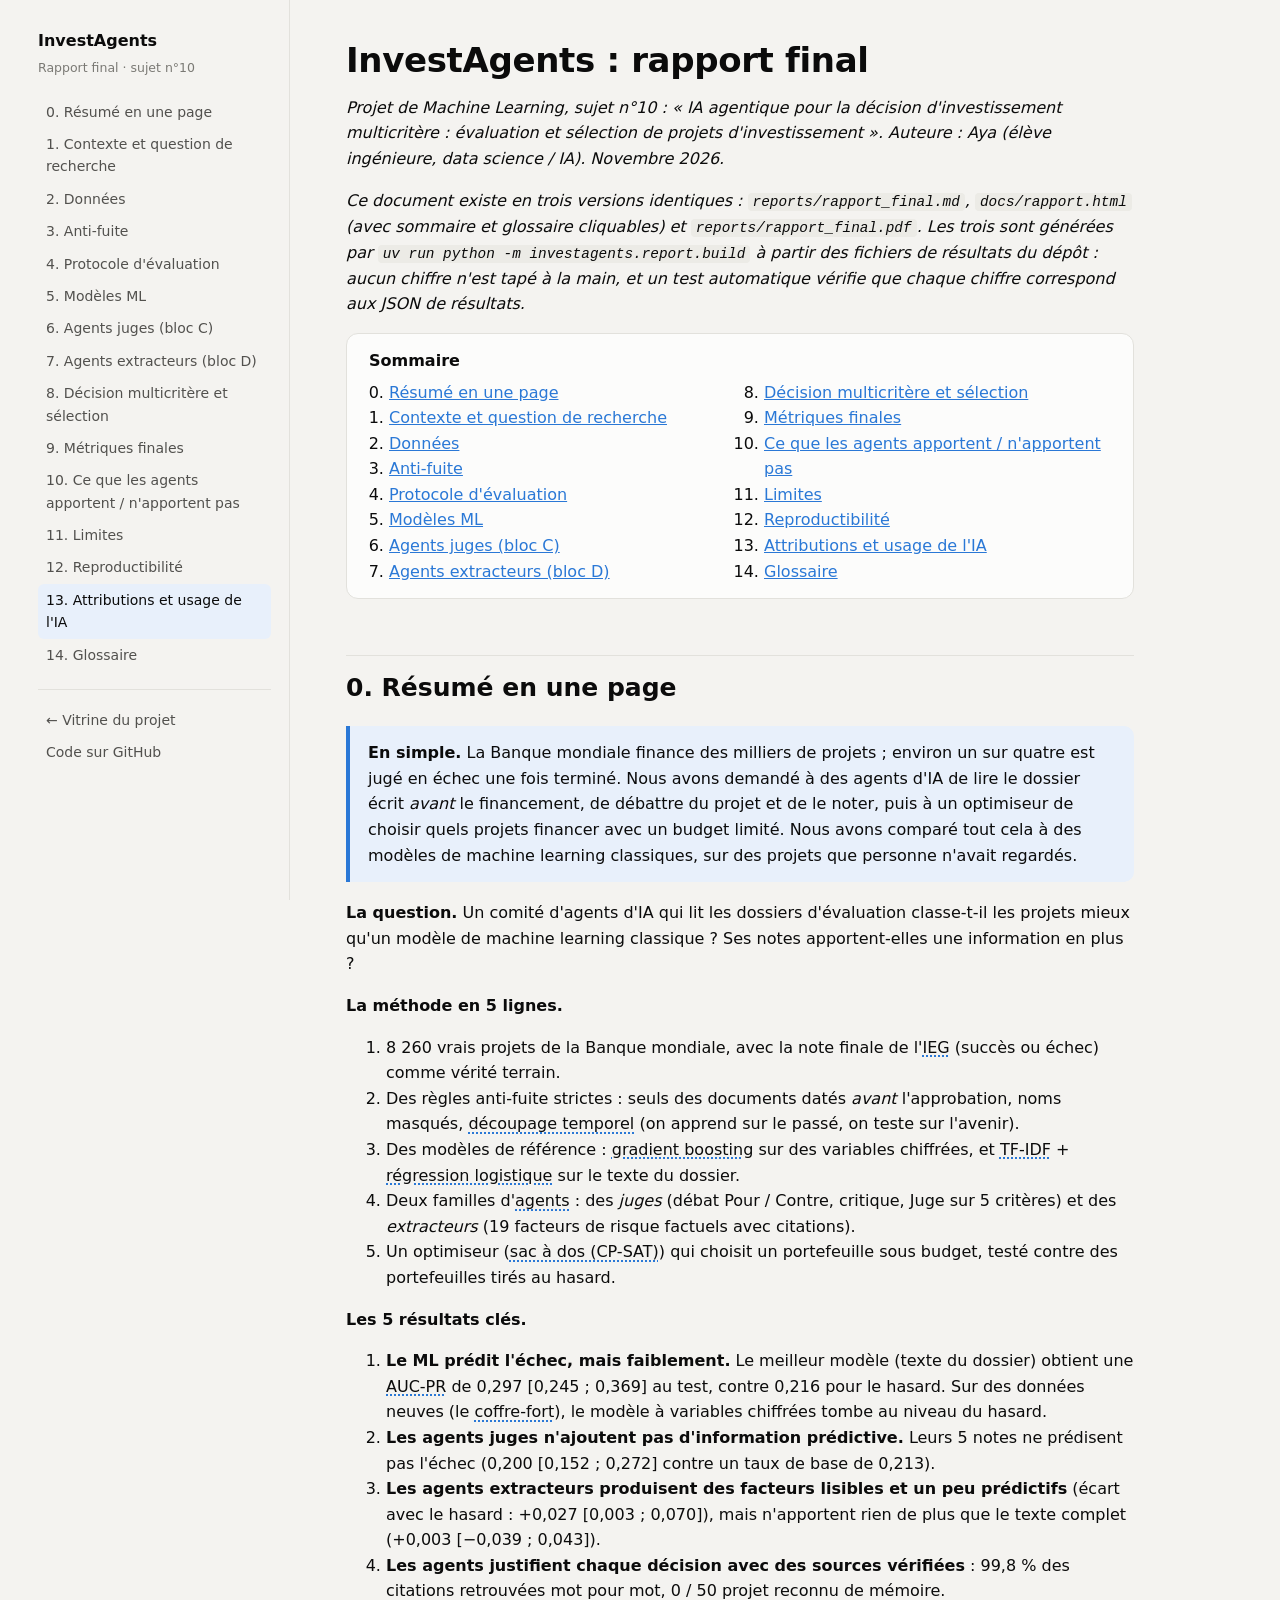
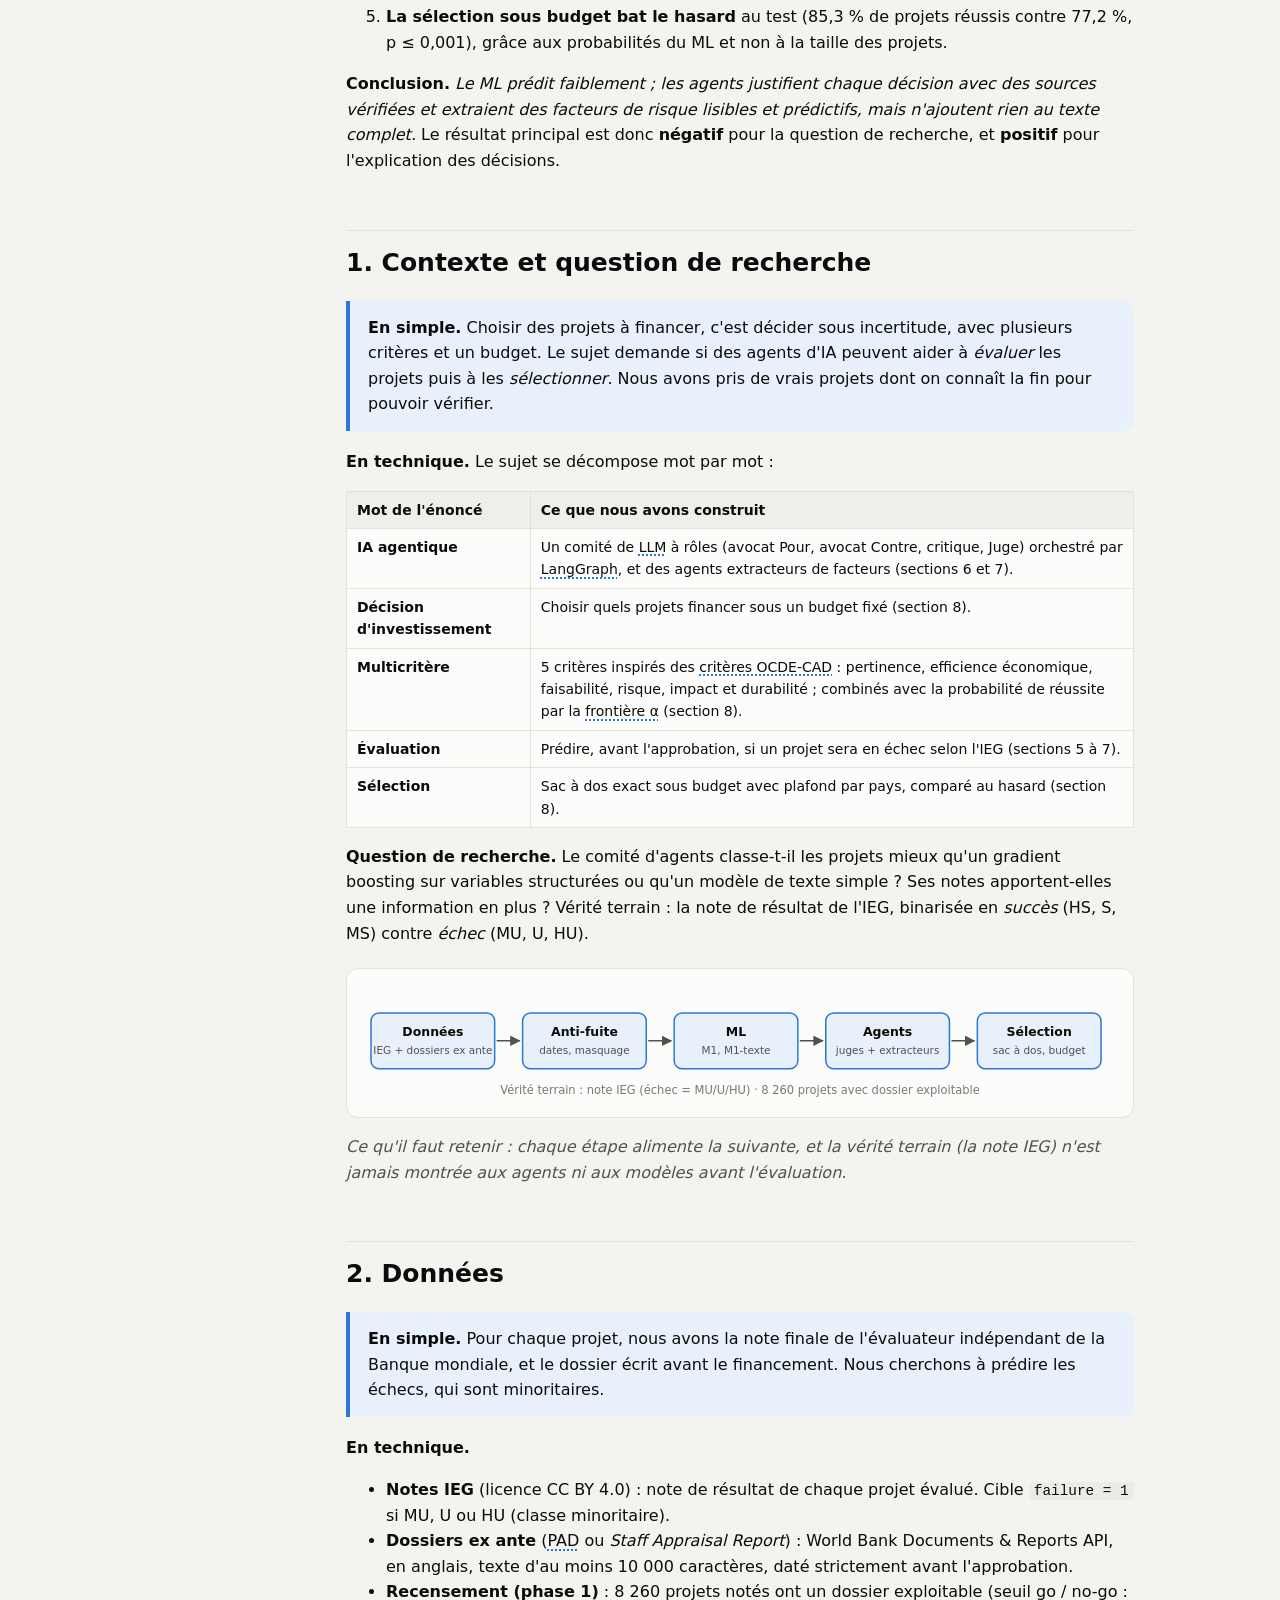
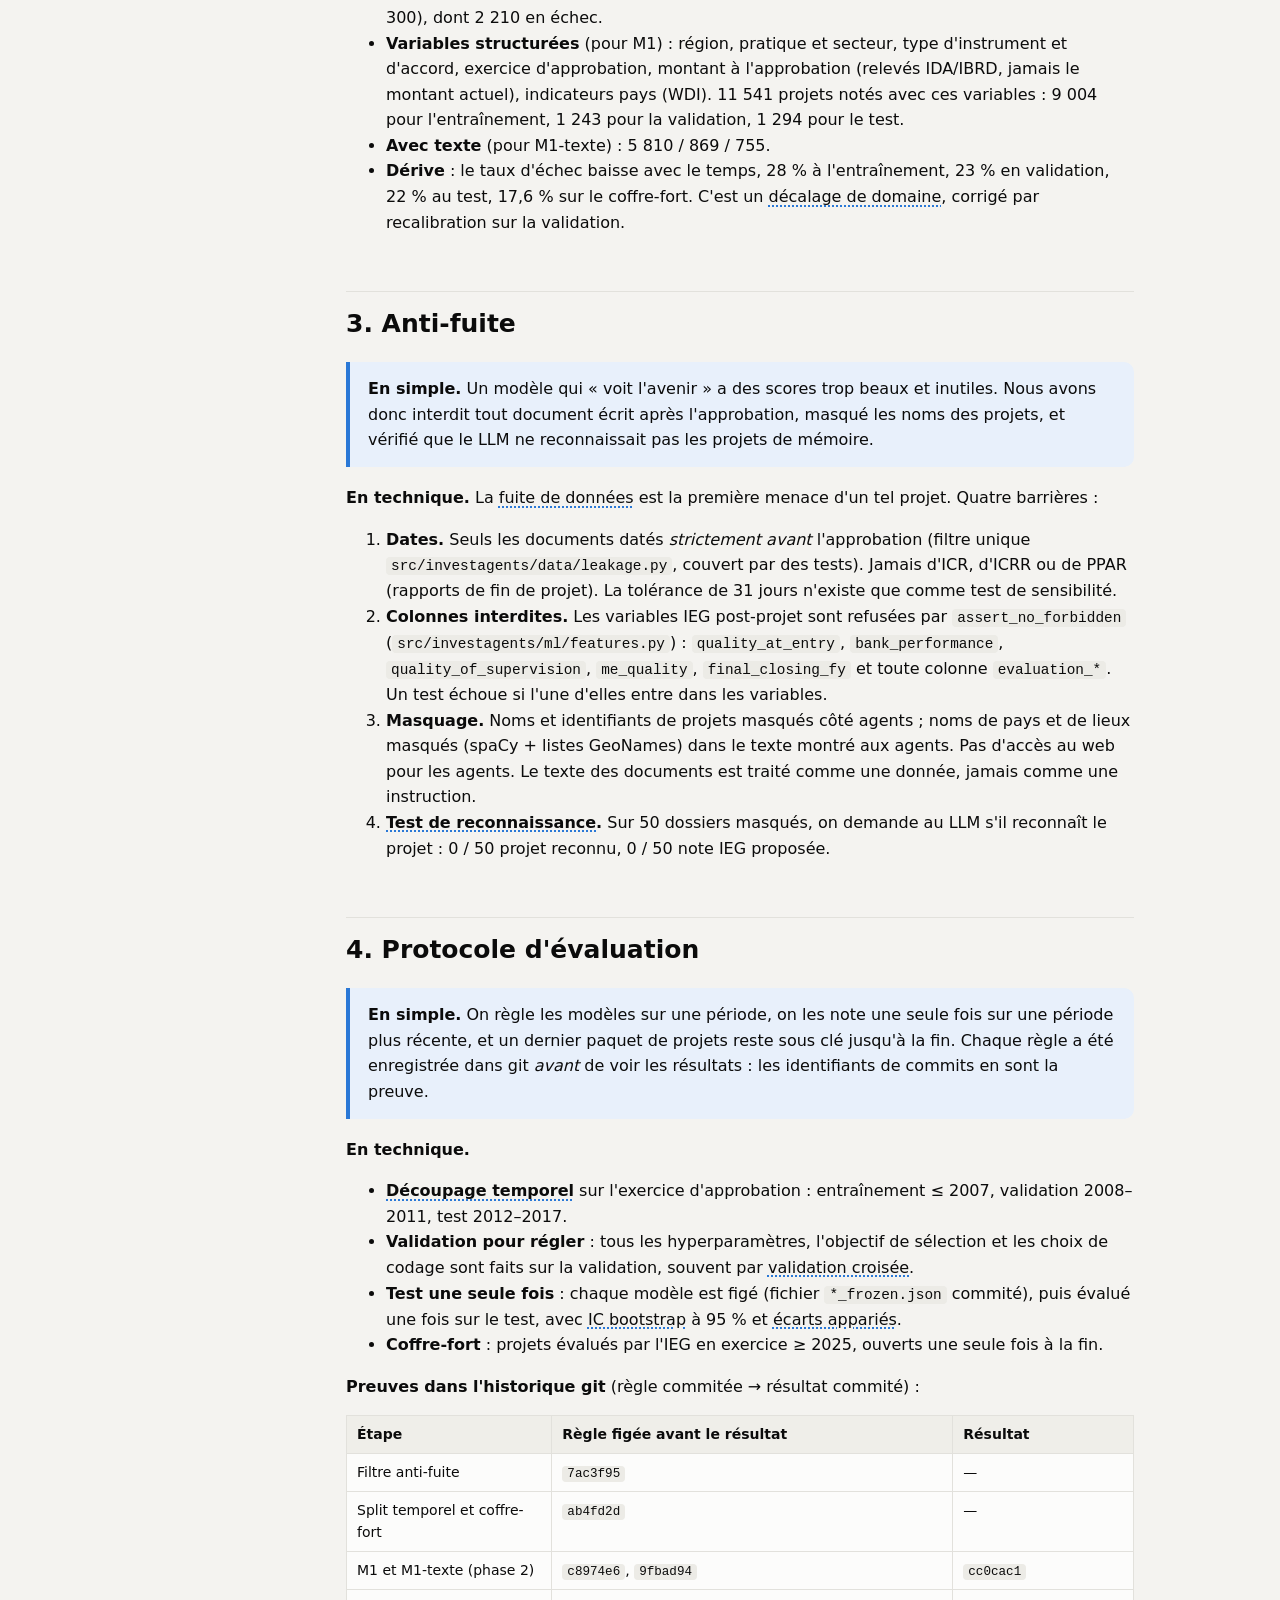
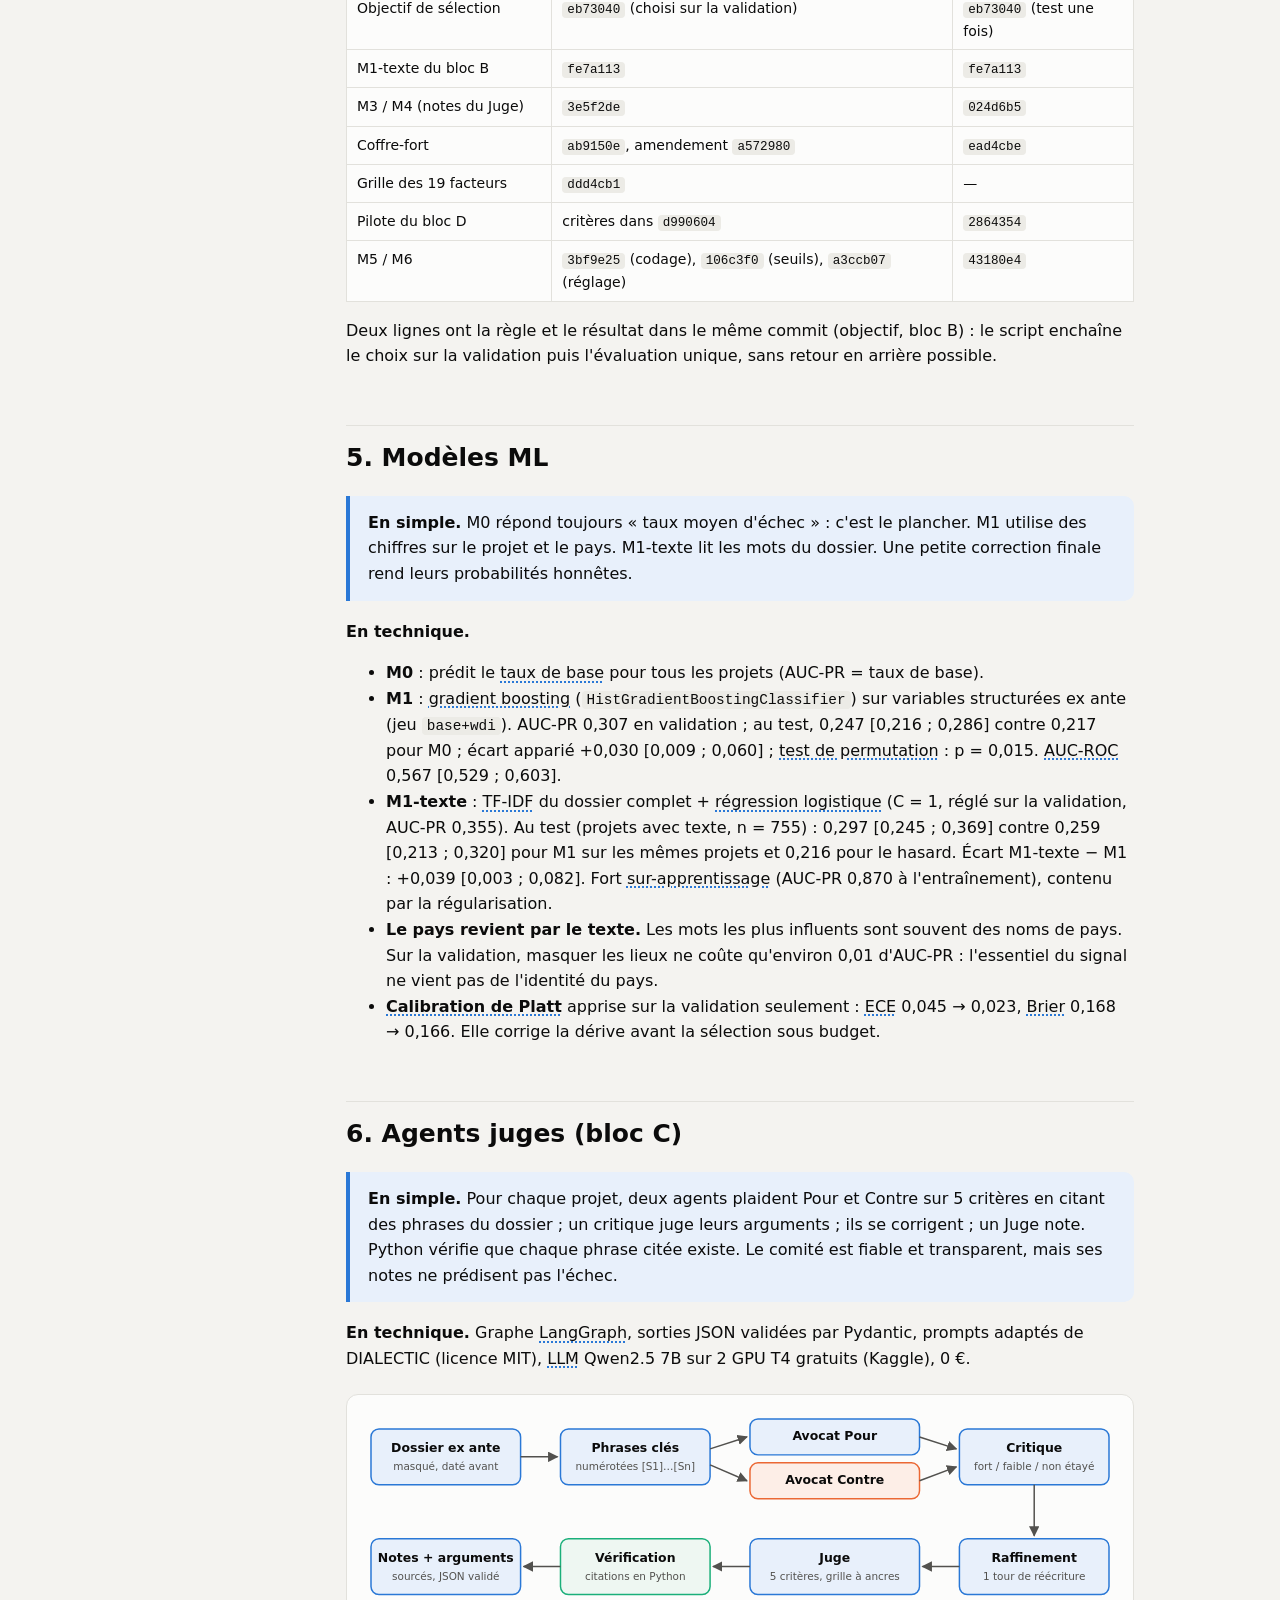
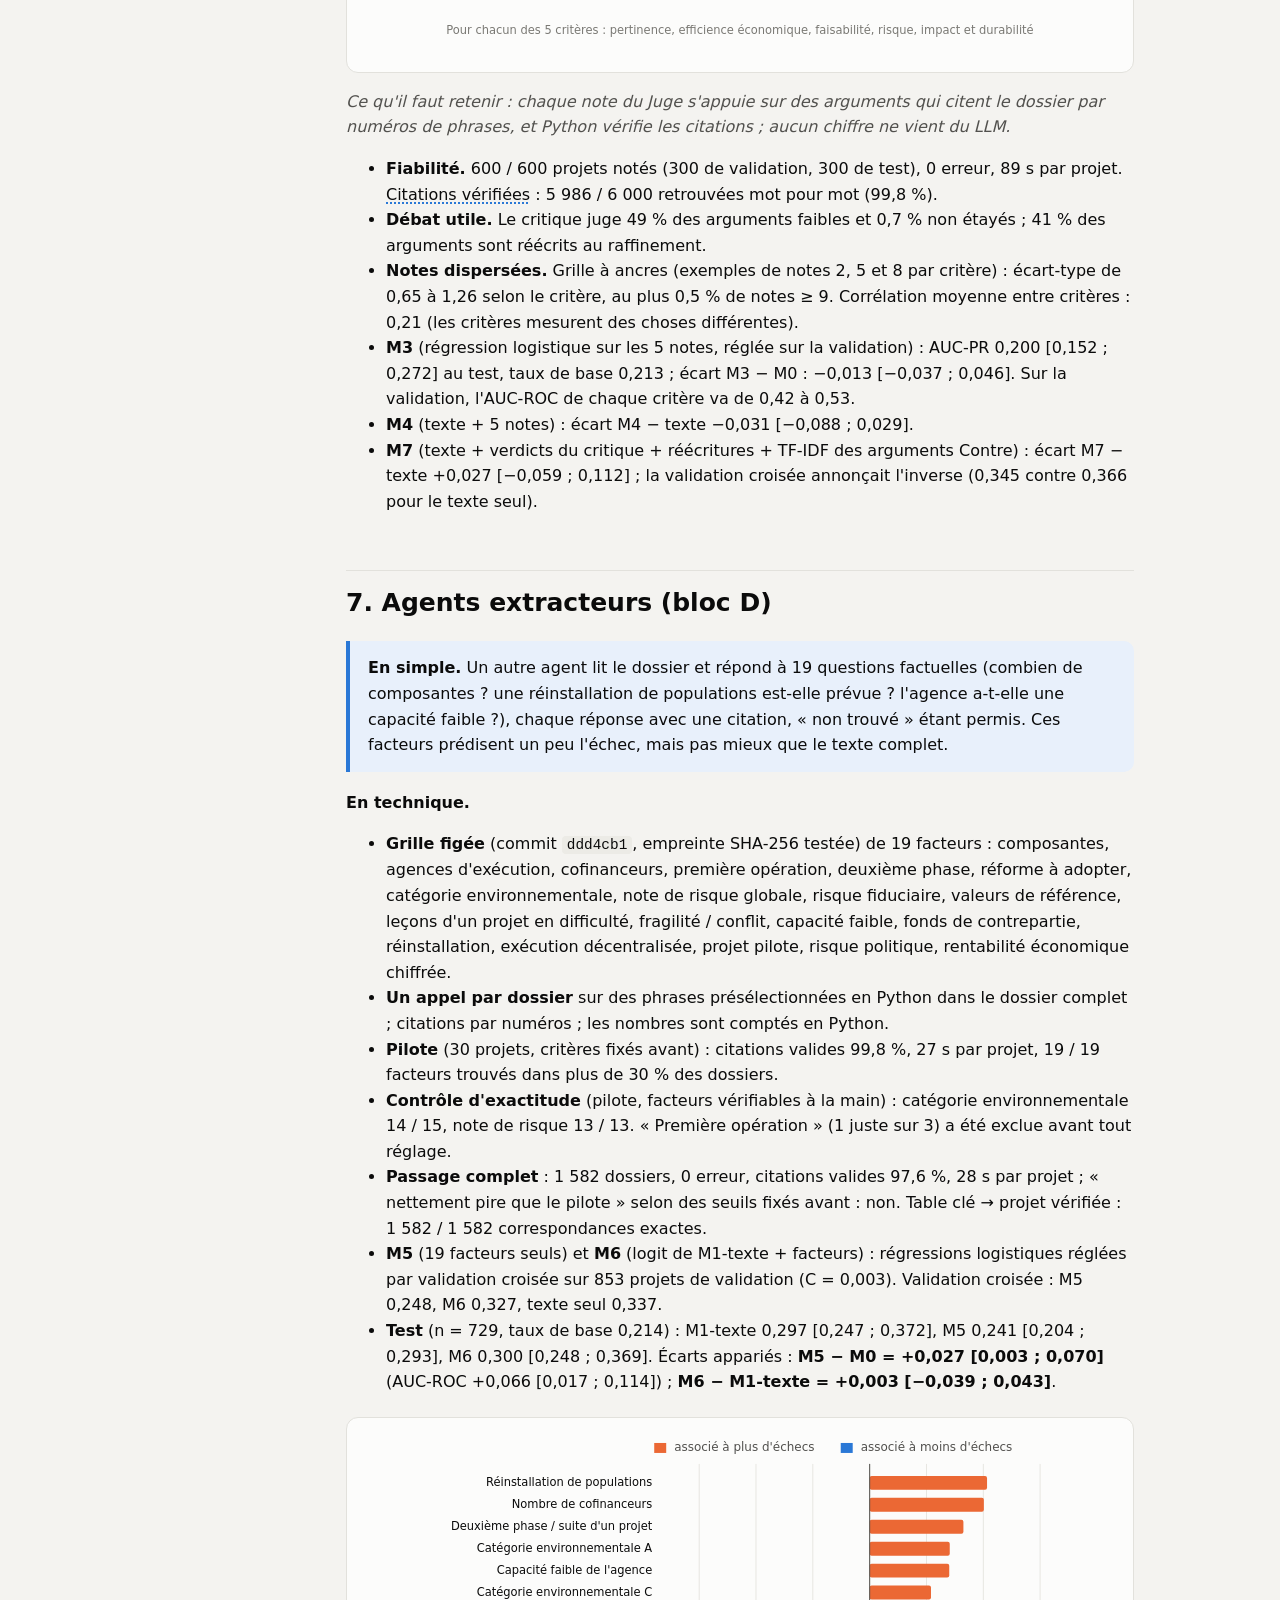
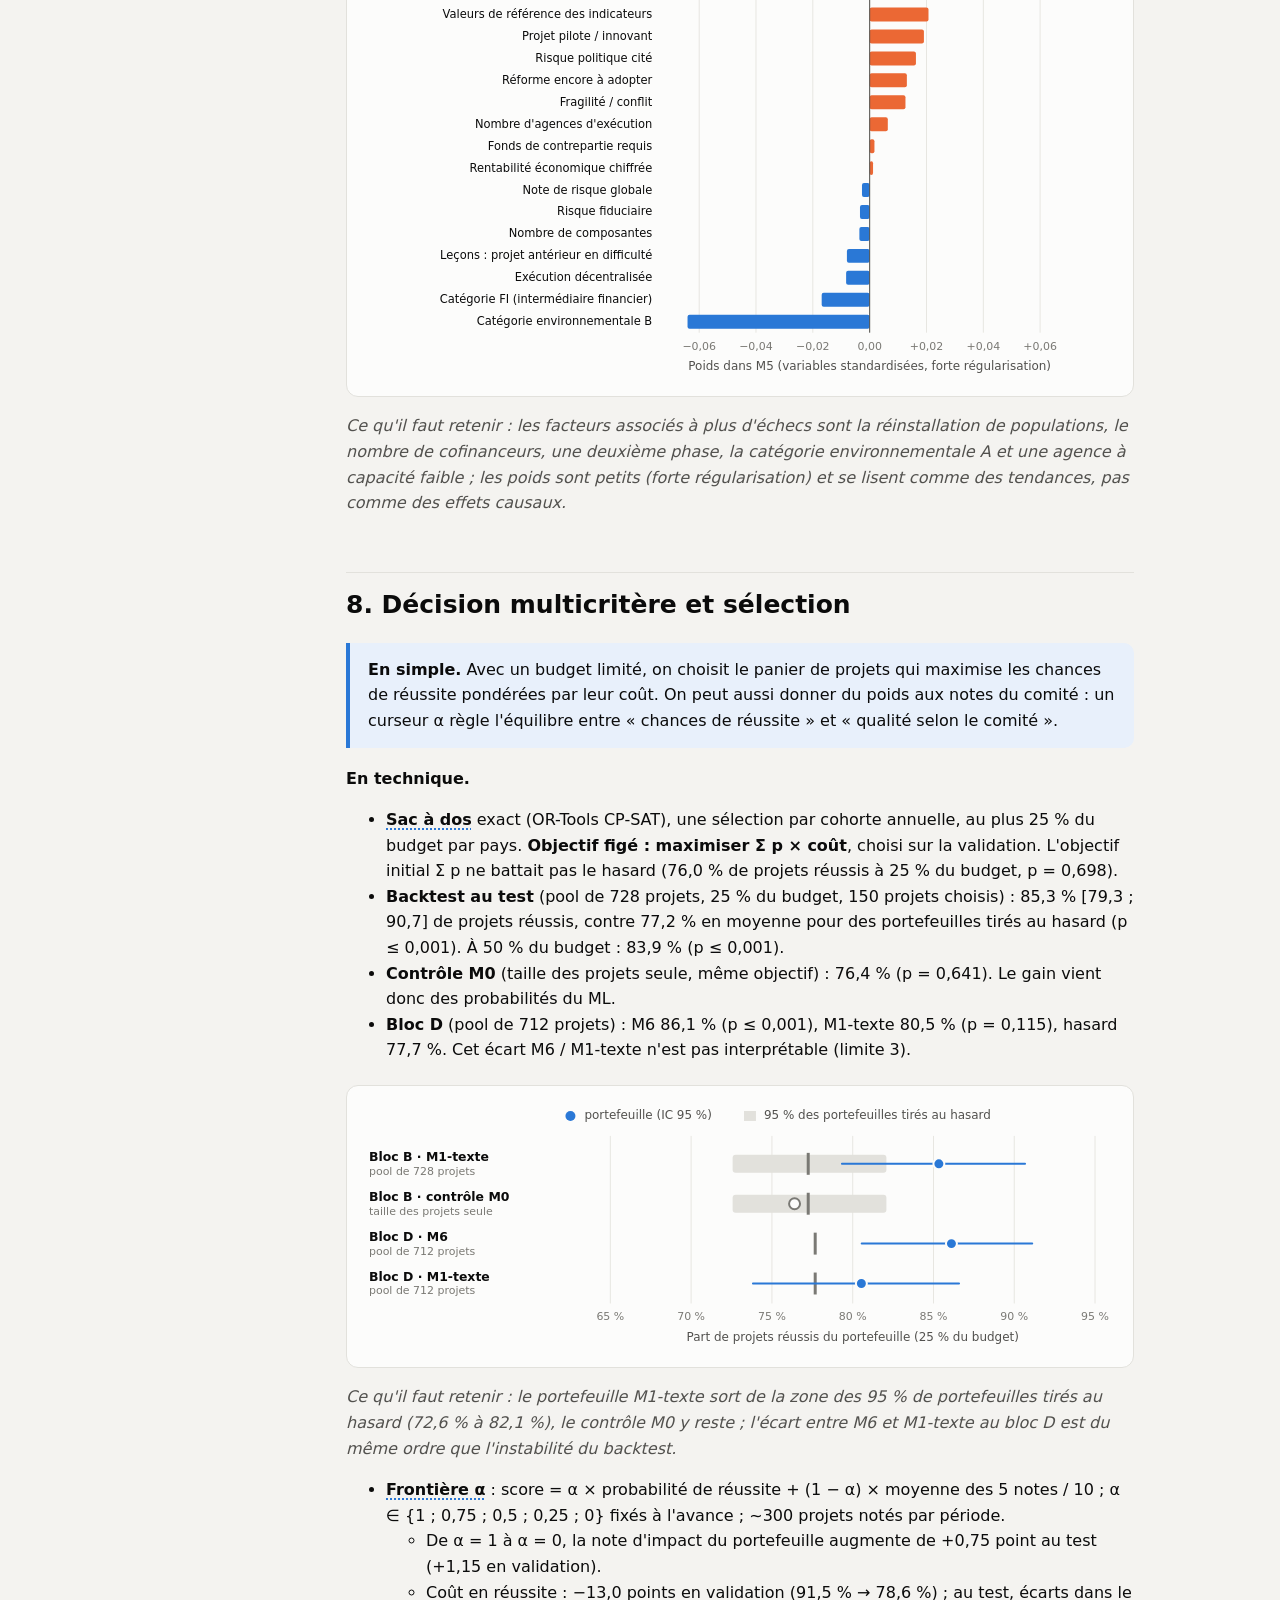
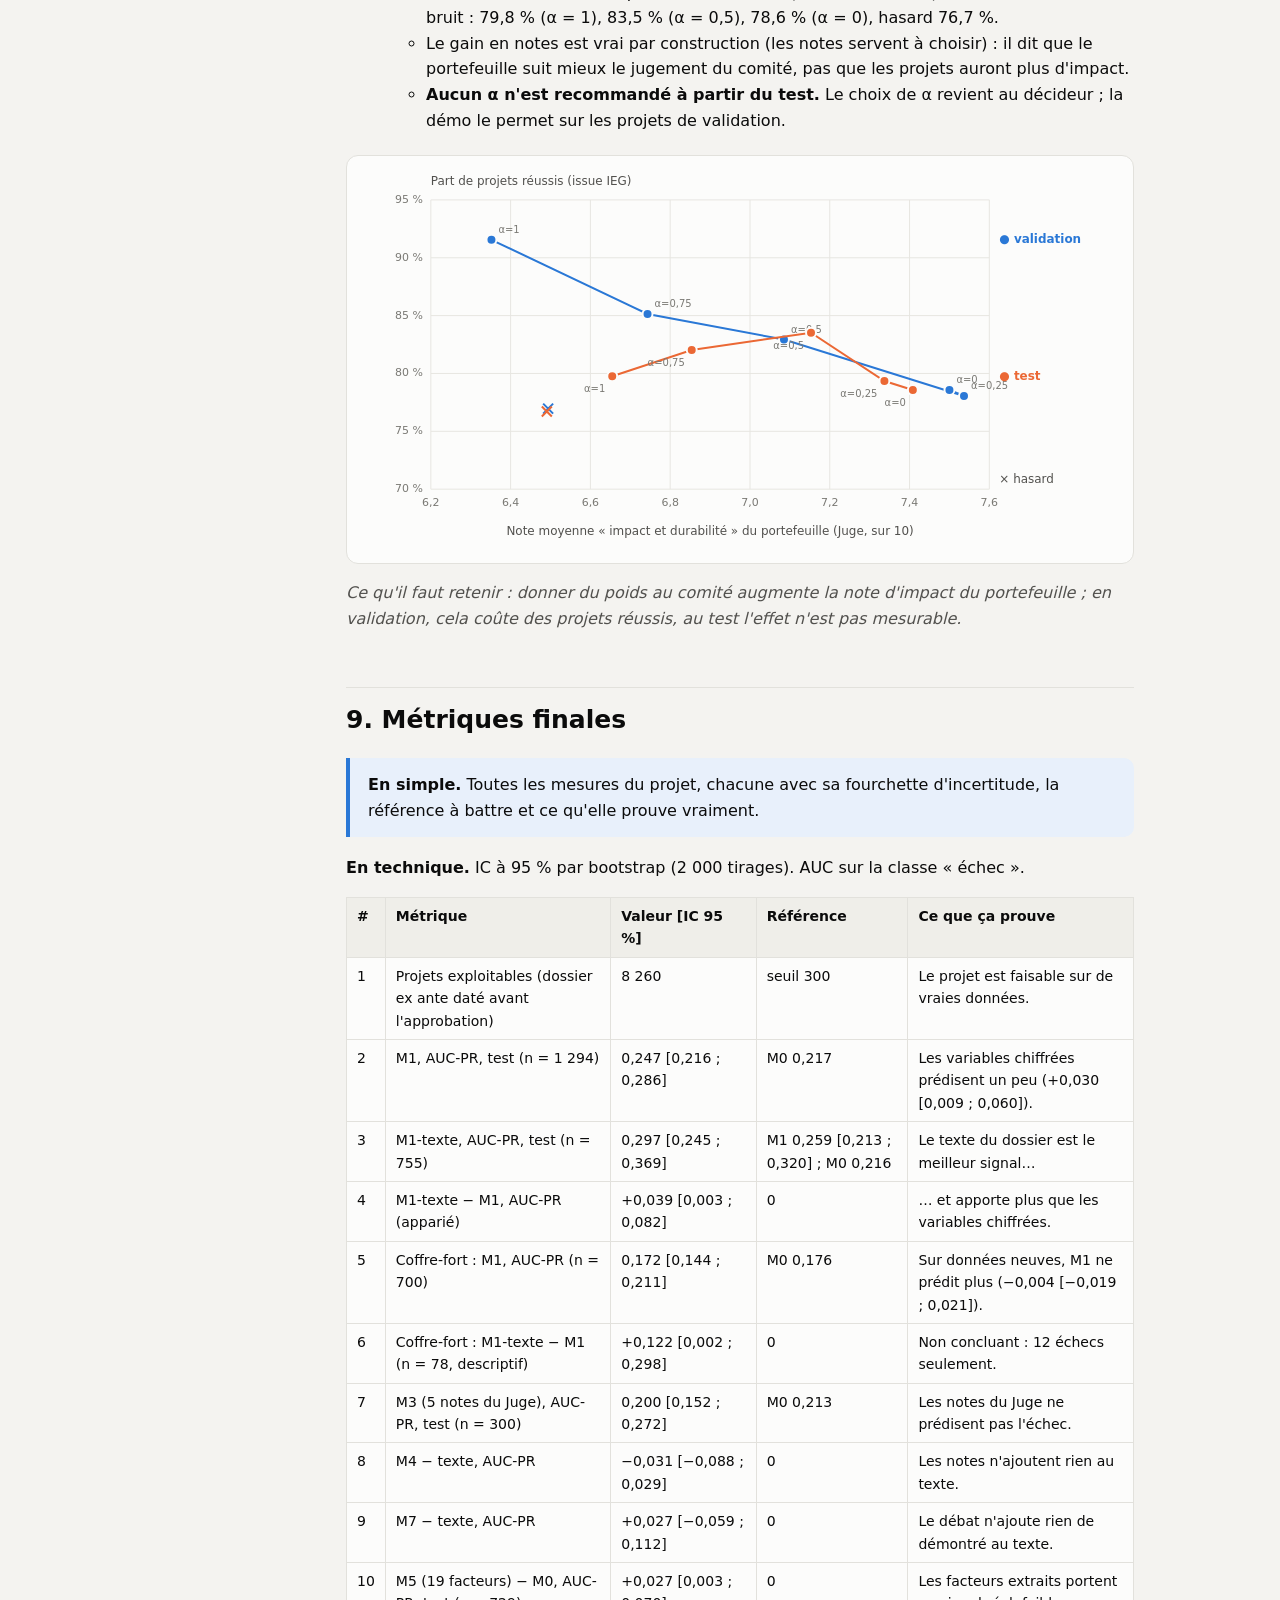
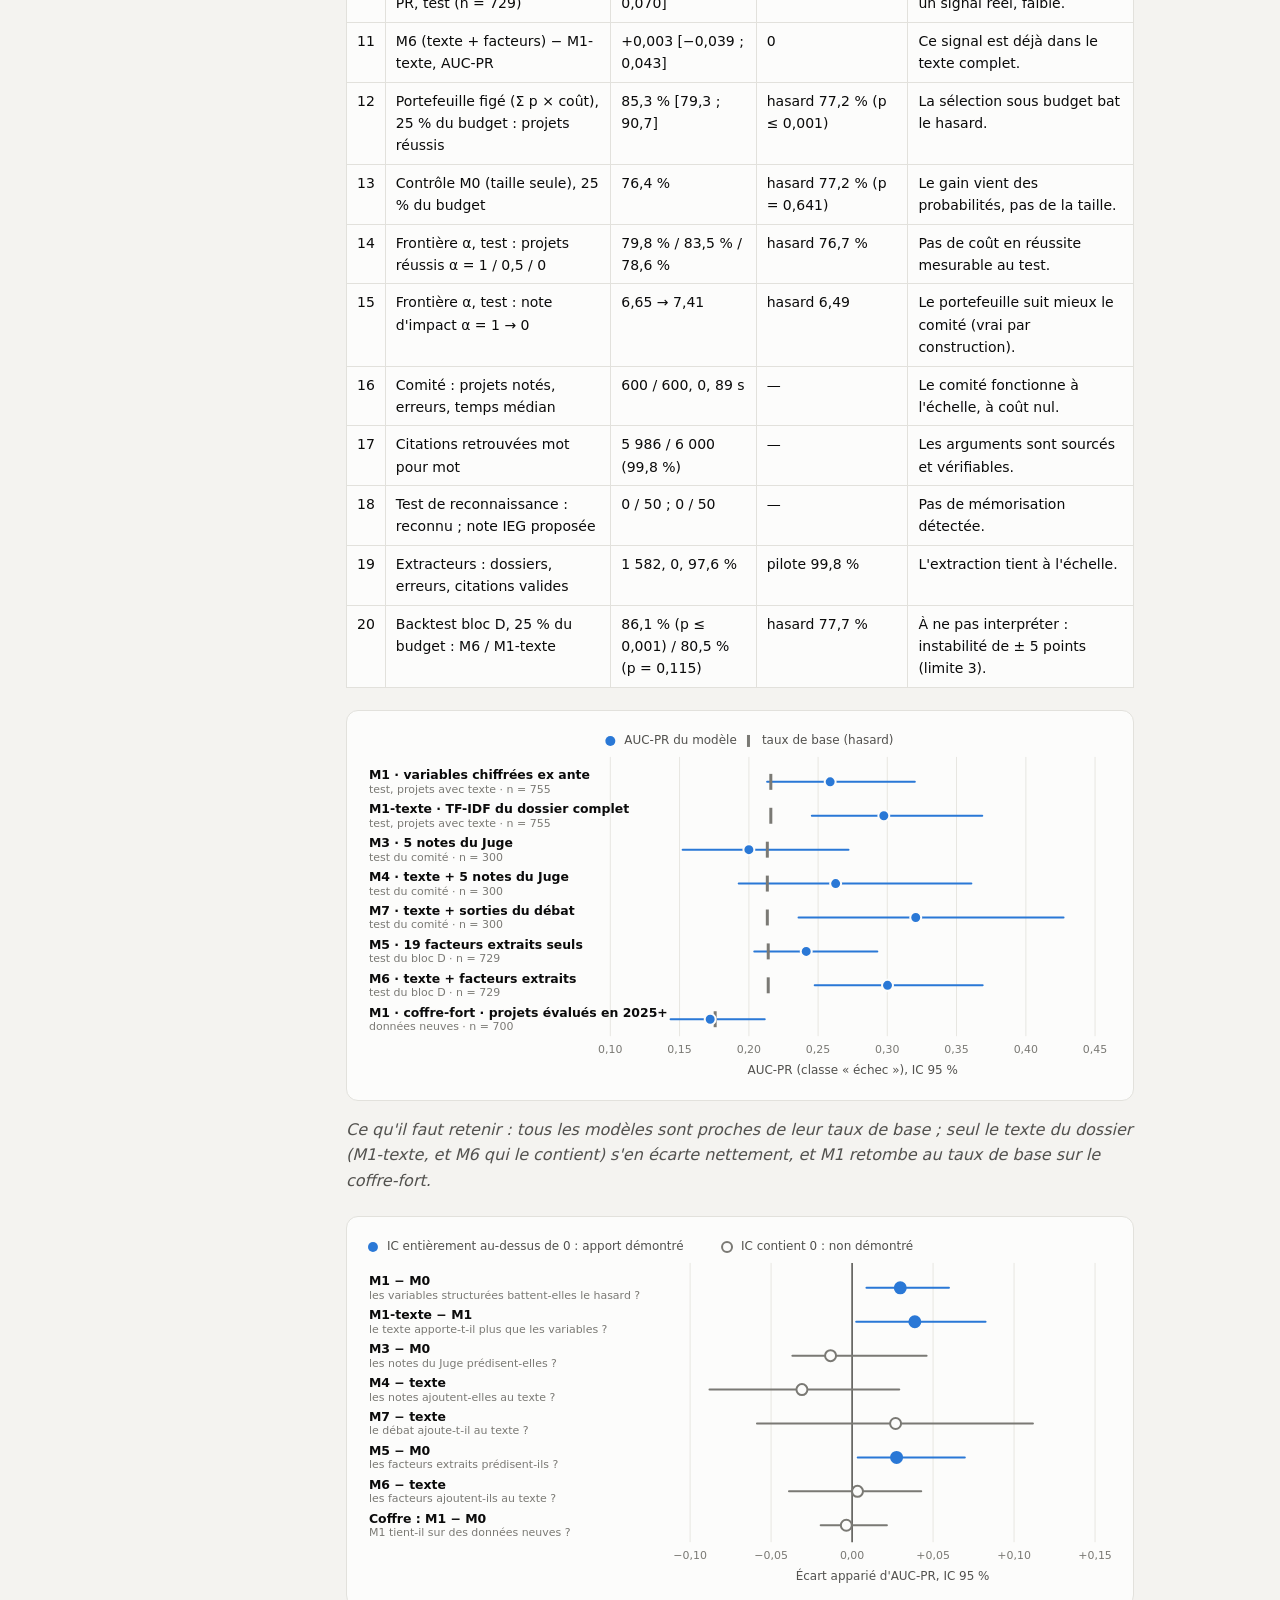
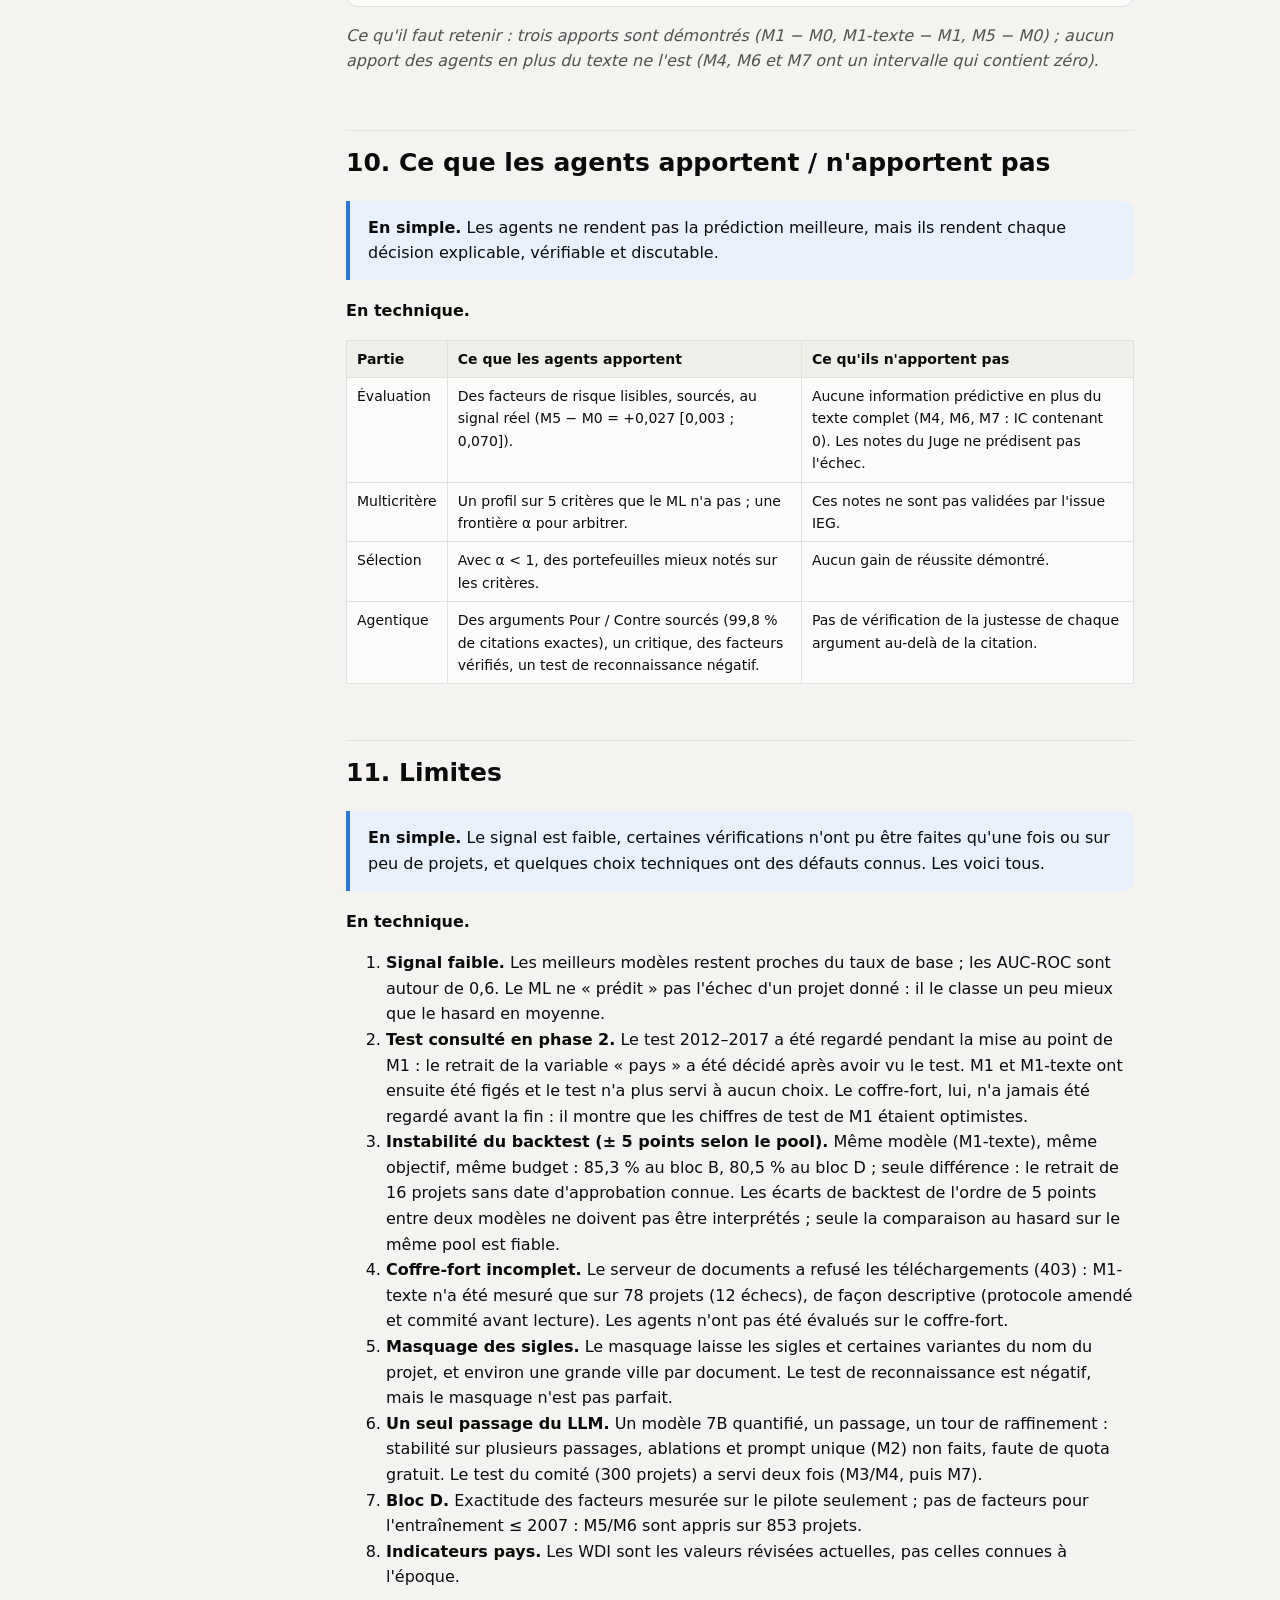
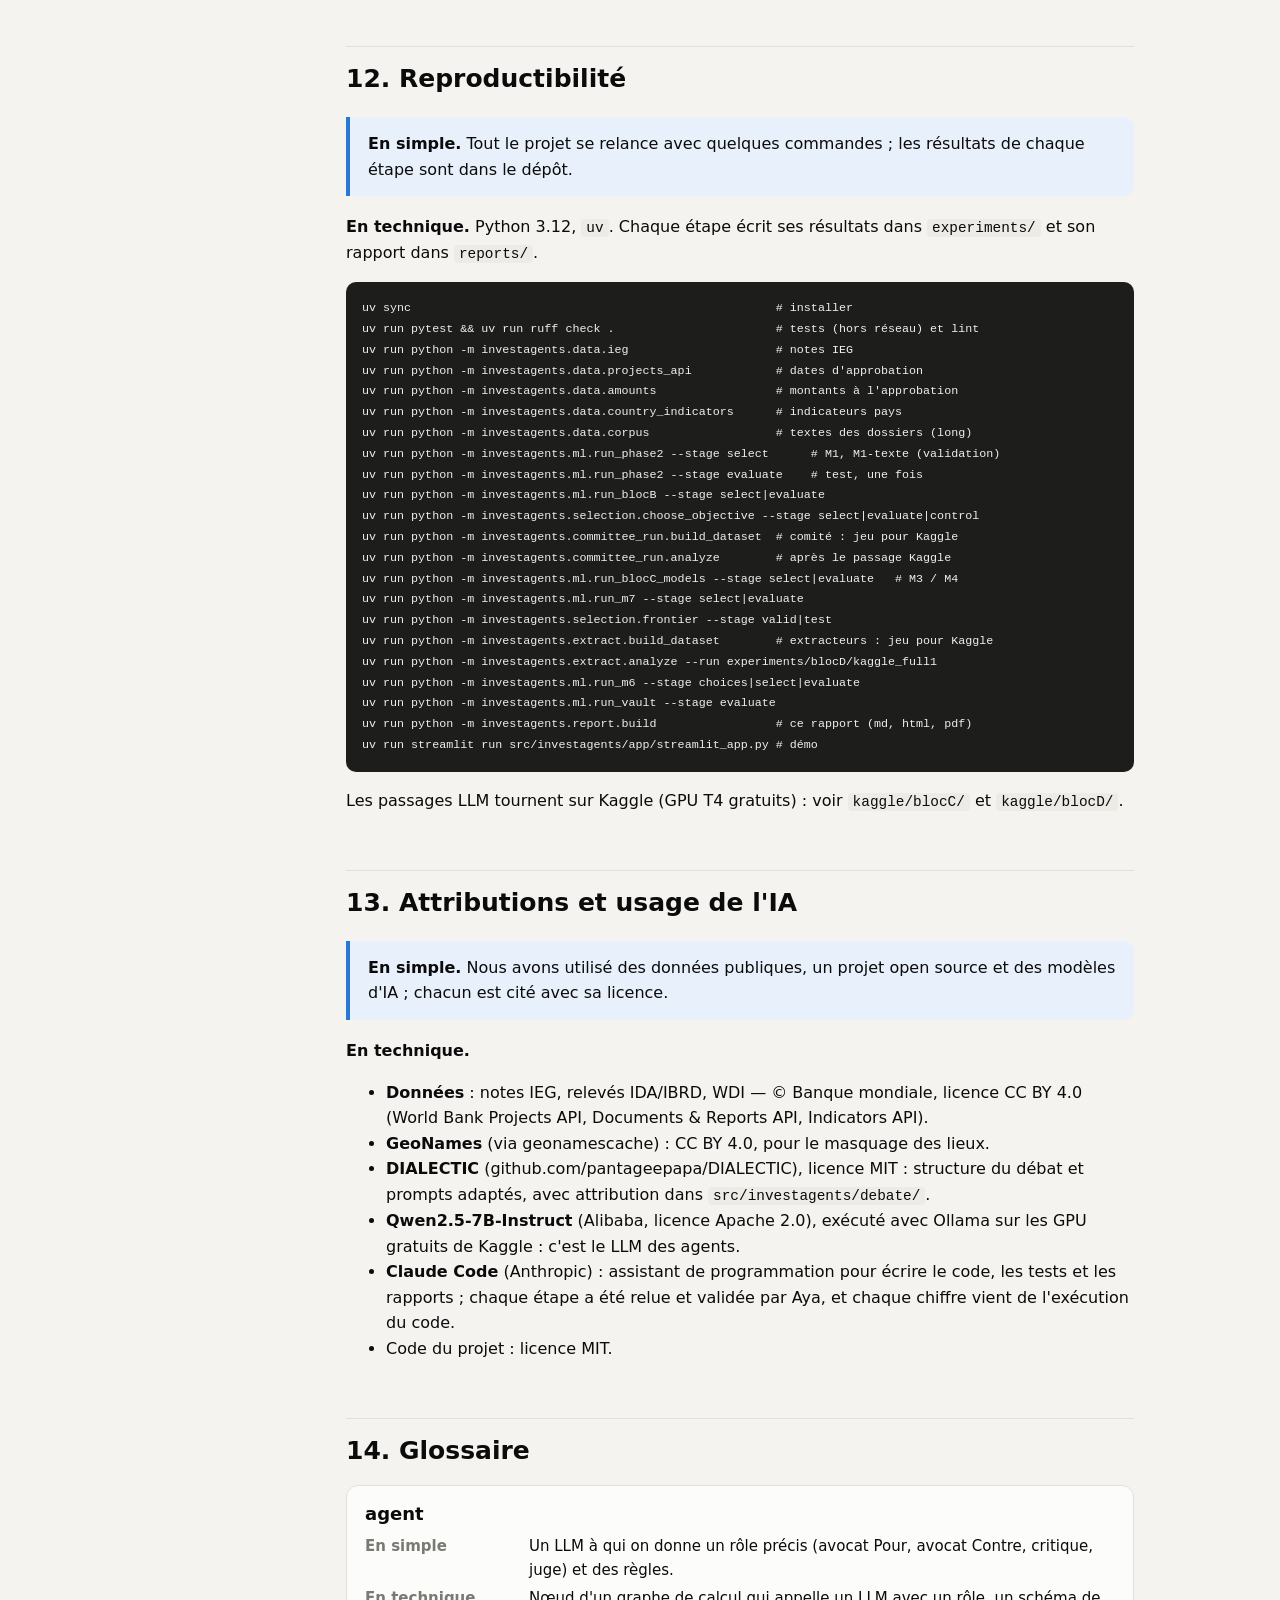
==== docs/rapport.html @ 1e56d35b "Rapport final en trois versions (md, html, pdf) générées depuis les JSON de résultats - src/investag" ====
<!DOCTYPE html>
<html lang="fr">
<head>
<meta charset="utf-8">
<meta name="viewport" content="width=device-width, initial-scale=1">
<title>InvestAgents : rapport final</title>
<meta name="description" content="Rapport final du projet InvestAgents : agents d'IA et machine
learning pour évaluer et sélectionner des projets de la Banque mondiale.">
<!-- Fichier généré par `uv run python -m investagents.report.build` (ne pas modifier). -->
<style>:root { --blue:#2a78d6; --blue-soft:#e8f0fb; --ink:#0b0b0b; --ink2:#52514e; --muted:#7a7974;
  --line:#e2e1dc; --bg:#f4f3f0; --card:#fcfcfb; --orange:#eb6834; }
* { box-sizing:border-box; }
html { scroll-behavior:smooth; }
body { margin:0; background:var(--bg); color:var(--ink); line-height:1.6;
  font:16px/1.6 system-ui,-apple-system,"Segoe UI",Roboto,sans-serif; }
.layout { display:grid; grid-template-columns:270px minmax(0,1fr); max-width:1240px; margin:0 auto; }
nav.toc { position:sticky; top:0; align-self:start; height:100vh; overflow:auto; padding:28px 18px;
  border-right:1px solid var(--line); font-size:14px; }
nav.toc .brand { font-weight:700; font-size:16px; margin-bottom:4px; }
nav.toc .sub { color:var(--muted); font-size:12.5px; margin-bottom:18px; }
nav.toc a { display:block; color:var(--ink2); text-decoration:none; padding:5px 8px; border-radius:6px; }
nav.toc a:hover, nav.toc a.active { background:var(--blue-soft); color:var(--ink); }
nav.toc .links { margin-top:18px; padding-top:14px; border-top:1px solid var(--line); }
main { padding:40px 56px 80px; max-width:900px; }
main > p:first-of-type { margin-top:0; }
h1 { font-size:34px; line-height:1.2; margin:0 0 14px; letter-spacing:-0.01em; }
h2 { font-size:25px; margin:56px 0 14px; padding-top:12px; border-top:1px solid var(--line);
  scroll-margin-top:16px; }
h3 { font-size:18px; margin:26px 0 8px; }
a { color:var(--blue); }
a.gl { color:inherit; text-decoration:underline dotted var(--blue); text-underline-offset:3px;
  text-decoration-thickness:2px; }
a.gl:hover { color:var(--blue); }
blockquote { margin:18px 0; padding:14px 18px; background:var(--blue-soft); border-left:4px solid var(--blue);
  border-radius:0 10px 10px 0; }
blockquote p { margin:0; }
code { background:#ecebe6; padding:1px 5px; border-radius:4px; font-size:0.9em; }
pre { background:#1d1d1b; color:#f0efec; padding:16px; border-radius:10px; overflow:auto; font-size:13px; }
pre code { background:none; color:inherit; padding:0; }
table { border-collapse:collapse; width:100%; margin:16px 0; font-size:14px; background:var(--card); }
th, td { border:1px solid var(--line); padding:7px 10px; text-align:left; vertical-align:top; }
th { background:#efeee9; }
figure { margin:22px 0 6px; padding:14px; background:var(--card); border:1px solid var(--line);
  border-radius:12px; overflow-x:auto; }
figure svg { max-width:100%; height:auto; display:block; }
figure + p em, figure + p { color:var(--ink2); }
.sommaire { background:var(--card); border:1px solid var(--line); border-radius:12px; padding:14px 22px; }
.sommaire ol { margin:6px 0 0; padding-left:20px; columns:2; column-gap:28px; }
.sommaire li { break-inside:avoid; }
.glossary { display:grid; gap:14px; }
.term { background:var(--card); border:1px solid var(--line); border-radius:12px; padding:14px 18px;
  scroll-margin-top:16px; }
.term:target { outline:3px solid var(--blue); }
.term h3 { margin:0 0 6px; }
.term dl { margin:0; display:grid; grid-template-columns:150px 1fr; gap:4px 14px; font-size:15px; }
.term dt { color:var(--muted); font-weight:600; }
.term dd { margin:0; }
.term .back { font-size:13.5px; text-decoration:none; }
.flash { animation:flash 1.6s ease-out; }
@keyframes flash { from { background:#ffe9a8; } to { background:transparent; } }
@media (max-width:900px) { .layout { display:block; } nav.toc { display:none; } main { padding:24px 18px; }
  .sommaire ol { columns:1; } .term dl { grid-template-columns:1fr; } }
@media print {
  @page { size:A4; margin:16mm 15mm; }
  body { background:#fff; font-size:10.5pt; }
  .layout { display:block; } nav.toc { display:none; }
  main { padding:0; max-width:none; }
  h2 { break-before:auto; break-after:avoid; border-top:none; margin-top:18pt; }
  h2#s-9, h2#s-14 { break-before:page; }
  figure, blockquote, table, .term, pre { break-inside:avoid; }
  pre { white-space:pre-wrap; font-size:8.5pt; }
  table { font-size:8.8pt; }
  a { color:inherit; }
}
</style>
</head>
<body>
<div class="layout">
<nav class="toc" aria-label="Sommaire">
<div class="brand">InvestAgents</div>
<div class="sub">Rapport final · sujet n°10</div>
<a href="#s-0">0. Résumé en une page</a><a href="#s-1">1. Contexte et question de recherche</a><a href="#s-2">2. Données</a><a href="#s-3">3. Anti-fuite</a><a href="#s-4">4. Protocole d&#x27;évaluation</a><a href="#s-5">5. Modèles ML</a><a href="#s-6">6. Agents juges (bloc C)</a><a href="#s-7">7. Agents extracteurs (bloc D)</a><a href="#s-8">8. Décision multicritère et sélection</a><a href="#s-9">9. Métriques finales</a><a href="#s-10">10. Ce que les agents apportent / n&#x27;apportent pas</a><a href="#s-11">11. Limites</a><a href="#s-12">12. Reproductibilité</a><a href="#s-13">13. Attributions et usage de l&#x27;IA</a><a href="#s-14">14. Glossaire</a>
<div class="links"><a href="index.html">← Vitrine du projet</a>
<a href="https://github.com/frikaya12/investagents">Code sur GitHub</a></div>
</nav>
<main>
<h1>InvestAgents : rapport final</h1>
<p><em>Projet de Machine Learning, sujet n°10 : « IA agentique pour la décision d'investissement
multicritère : évaluation et sélection de projets d'investissement ». Auteure : Aya (élève
ingénieure, data science / IA). Novembre 2026.</em></p>
<p><em>Ce document existe en trois versions identiques : <code>reports/rapport_final.md</code>, <code>docs/rapport.html</code>
(avec sommaire et glossaire cliquables) et <code>reports/rapport_final.pdf</code>. Les trois sont générées par
<code>uv run python -m investagents.report.build</code> à partir des fichiers de résultats du dépôt : aucun
chiffre n'est tapé à la main, et un test automatique vérifie que chaque chiffre correspond aux JSON
de résultats.</em></p>
<div class="sommaire" id="sommaire"><strong>Sommaire</strong><ol start="0"><li><a href="#s-0">Résumé en une page</a></li><li><a href="#s-1">Contexte et question de recherche</a></li><li><a href="#s-2">Données</a></li><li><a href="#s-3">Anti-fuite</a></li><li><a href="#s-4">Protocole d&#x27;évaluation</a></li><li><a href="#s-5">Modèles ML</a></li><li><a href="#s-6">Agents juges (bloc C)</a></li><li><a href="#s-7">Agents extracteurs (bloc D)</a></li><li><a href="#s-8">Décision multicritère et sélection</a></li><li><a href="#s-9">Métriques finales</a></li><li><a href="#s-10">Ce que les agents apportent / n&#x27;apportent pas</a></li><li><a href="#s-11">Limites</a></li><li><a href="#s-12">Reproductibilité</a></li><li><a href="#s-13">Attributions et usage de l&#x27;IA</a></li><li><a href="#s-14">Glossaire</a></li></ol></div><h2 id="s-0">0. Résumé en une page</h2>
<blockquote>
<p><strong>En simple.</strong> La Banque mondiale finance des milliers de projets ; environ un sur quatre est jugé
en échec une fois terminé. Nous avons demandé à des agents d'IA de lire le dossier écrit <em>avant</em>
le financement, de débattre du projet et de le noter, puis à un optimiseur de choisir quels
projets financer avec un budget limité. Nous avons comparé tout cela à des modèles de machine
learning classiques, sur des projets que personne n'avait regardés.</p>
</blockquote>
<p><strong>La question.</strong> Un comité d'agents d'IA qui lit les dossiers d'évaluation classe-t-il les projets
mieux qu'un modèle de machine learning classique ? Ses notes apportent-elles une information en
plus ?</p>
<p><strong>La méthode en 5 lignes.</strong></p>
<ol>
<li>8 260 vrais projets de la Banque mondiale, avec la note finale de l'<a class="gl" id="ref-g-ieg" href="#g-ieg">IEG</a>
(succès ou échec) comme vérité terrain.</li>
<li>Des règles anti-fuite strictes : seuls des documents datés <em>avant</em> l'approbation, noms masqués,
<a class="gl" id="ref-g-decoupage-temporel" href="#g-decoupage-temporel">découpage temporel</a> (on apprend sur le passé, on teste sur l'avenir).</li>
<li>Des modèles de référence : <a class="gl" id="ref-g-gradient-boosting" href="#g-gradient-boosting">gradient boosting</a> sur des variables chiffrées, et
<a class="gl" id="ref-g-tf-idf" href="#g-tf-idf">TF-IDF</a> + <a class="gl" id="ref-g-regression-logistique" href="#g-regression-logistique">régression logistique</a> sur le texte du dossier.</li>
<li>Deux familles d'<a class="gl" id="ref-g-agent" href="#g-agent">agents</a> : des <em>juges</em> (débat Pour / Contre, critique, Juge sur 5
critères) et des <em>extracteurs</em> (19 facteurs de risque factuels avec citations).</li>
<li>Un optimiseur (<a class="gl" id="ref-g-sac-a-dos-cp-sat" href="#g-sac-a-dos-cp-sat">sac à dos (CP-SAT)</a>) qui choisit un portefeuille sous budget, testé contre
des portefeuilles tirés au hasard.</li>
</ol>
<p><strong>Les 5 résultats clés.</strong></p>
<ol>
<li><strong>Le ML prédit l'échec, mais faiblement.</strong> Le meilleur modèle (texte du dossier) obtient une
<a class="gl" id="ref-g-auc-pr" href="#g-auc-pr">AUC-PR</a> de 0,297 [0,245 ; 0,369] au test, contre 0,216 pour le hasard. Sur des données
neuves (le <a class="gl" id="ref-g-coffre-fort" href="#g-coffre-fort">coffre-fort</a>), le modèle à variables chiffrées tombe au niveau du hasard.</li>
<li><strong>Les agents juges n'ajoutent pas d'information prédictive.</strong> Leurs 5 notes ne prédisent pas
l'échec (0,200 [0,152 ; 0,272] contre un taux de base de 0,213).</li>
<li><strong>Les agents extracteurs produisent des facteurs lisibles et un peu prédictifs</strong>
(écart avec le hasard : +0,027 [0,003 ; 0,070]), mais n'apportent rien de plus que le texte complet
(+0,003 [−0,039 ; 0,043]).</li>
<li><strong>Les agents justifient chaque décision avec des sources vérifiées</strong> :
99,8 % des citations retrouvées mot pour mot, 0 / 50 projet reconnu
de mémoire.</li>
<li><strong>La sélection sous budget bat le hasard</strong> au test (85,3 % de projets réussis contre
77,2 %, p ≤ 0,001), grâce aux probabilités du ML et non à la taille des projets.</li>
</ol>
<p><strong>Conclusion.</strong> <em>Le ML prédit faiblement ; les agents justifient chaque décision avec des sources
vérifiées et extraient des facteurs de risque lisibles et prédictifs, mais n'ajoutent rien au texte
complet.</em> Le résultat principal est donc <strong>négatif</strong> pour la question de recherche, et
<strong>positif</strong> pour l'explication des décisions.</p>
<h2 id="s-1">1. Contexte et question de recherche</h2>
<blockquote>
<p><strong>En simple.</strong> Choisir des projets à financer, c'est décider sous incertitude, avec plusieurs
critères et un budget. Le sujet demande si des agents d'IA peuvent aider à <em>évaluer</em> les projets
puis à les <em>sélectionner</em>. Nous avons pris de vrais projets dont on connaît la fin pour pouvoir
vérifier.</p>
</blockquote>
<p><strong>En technique.</strong> Le sujet se décompose mot par mot :</p>
<table>
<thead>
<tr>
<th>Mot de l'énoncé</th>
<th>Ce que nous avons construit</th>
</tr>
</thead>
<tbody>
<tr>
<td><strong>IA agentique</strong></td>
<td>Un comité de <a class="gl" id="ref-g-llm" href="#g-llm">LLM</a> à rôles (avocat Pour, avocat Contre, critique, Juge) orchestré par <a class="gl" id="ref-g-langgraph" href="#g-langgraph">LangGraph</a>, et des agents extracteurs de facteurs (sections 6 et 7).</td>
</tr>
<tr>
<td><strong>Décision d'investissement</strong></td>
<td>Choisir quels projets financer sous un budget fixé (section 8).</td>
</tr>
<tr>
<td><strong>Multicritère</strong></td>
<td>5 critères inspirés des <a class="gl" id="ref-g-criteres-ocde-cad" href="#g-criteres-ocde-cad">critères OCDE-CAD</a> : pertinence, efficience économique, faisabilité, risque, impact et durabilité ; combinés avec la probabilité de réussite par la <a class="gl" id="ref-g-frontiere" href="#g-frontiere">frontière α</a> (section 8).</td>
</tr>
<tr>
<td><strong>Évaluation</strong></td>
<td>Prédire, avant l'approbation, si un projet sera en échec selon l'IEG (sections 5 à 7).</td>
</tr>
<tr>
<td><strong>Sélection</strong></td>
<td>Sac à dos exact sous budget avec plafond par pays, comparé au hasard (section 8).</td>
</tr>
</tbody>
</table>
<p><strong>Question de recherche.</strong> Le comité d'agents classe-t-il les projets mieux qu'un gradient boosting
sur variables structurées ou qu'un modèle de texte simple ? Ses notes apportent-elles une
information en plus ? Vérité terrain : la note de résultat de l'IEG, binarisée en <em>succès</em>
(HS, S, MS) contre <em>échec</em> (MU, U, HU).</p>
<figure><svg xmlns="http://www.w3.org/2000/svg" viewBox="0 0 760 120" width="760" height="120" role="img" aria-label="Pipeline InvestAgents" font-family="system-ui, -apple-system, 'Segoe UI', Roboto, sans-serif"><title>Pipeline InvestAgents</title><rect width="760" height="120" fill="#fcfcfb"/><defs><marker id="arr" viewBox="0 0 10 10" refX="9" refY="5" markerWidth="7" markerHeight="7" orient="auto"><path d="M0,0L10,5L0,10z" fill="#52514e"/></marker></defs><rect x="10" y="30" width="124" height="56" rx="8" fill="#e8f0fb" stroke="#2a78d6" stroke-width="1.5"/><text x="72.0" y="50.0" font-size="12.5" fill="#0b0b0b" text-anchor="middle" font-weight="600" dominant-baseline="middle">Données</text><text x="72.0" y="68.0" font-size="10.5" fill="#52514e" text-anchor="middle" font-weight="400" dominant-baseline="middle">IEG + dossiers ex ante</text><rect x="162" y="30" width="124" height="56" rx="8" fill="#e8f0fb" stroke="#2a78d6" stroke-width="1.5"/><text x="224.0" y="50.0" font-size="12.5" fill="#0b0b0b" text-anchor="middle" font-weight="600" dominant-baseline="middle">Anti-fuite</text><text x="224.0" y="68.0" font-size="10.5" fill="#52514e" text-anchor="middle" font-weight="400" dominant-baseline="middle">dates, masquage</text><line x1="136" y1="58" x2="159" y2="58" stroke="#52514e" stroke-width="1.5" marker-end="url(#arr)"/><rect x="314" y="30" width="124" height="56" rx="8" fill="#e8f0fb" stroke="#2a78d6" stroke-width="1.5"/><text x="376.0" y="50.0" font-size="12.5" fill="#0b0b0b" text-anchor="middle" font-weight="600" dominant-baseline="middle">ML</text><text x="376.0" y="68.0" font-size="10.5" fill="#52514e" text-anchor="middle" font-weight="400" dominant-baseline="middle">M1, M1-texte</text><line x1="288" y1="58" x2="311" y2="58" stroke="#52514e" stroke-width="1.5" marker-end="url(#arr)"/><rect x="466" y="30" width="124" height="56" rx="8" fill="#e8f0fb" stroke="#2a78d6" stroke-width="1.5"/><text x="528.0" y="50.0" font-size="12.5" fill="#0b0b0b" text-anchor="middle" font-weight="600" dominant-baseline="middle">Agents</text><text x="528.0" y="68.0" font-size="10.5" fill="#52514e" text-anchor="middle" font-weight="400" dominant-baseline="middle">juges + extracteurs</text><line x1="440" y1="58" x2="463" y2="58" stroke="#52514e" stroke-width="1.5" marker-end="url(#arr)"/><rect x="618" y="30" width="124" height="56" rx="8" fill="#e8f0fb" stroke="#2a78d6" stroke-width="1.5"/><text x="680.0" y="50.0" font-size="12.5" fill="#0b0b0b" text-anchor="middle" font-weight="600" dominant-baseline="middle">Sélection</text><text x="680.0" y="68.0" font-size="10.5" fill="#52514e" text-anchor="middle" font-weight="400" dominant-baseline="middle">sac à dos, budget</text><line x1="592" y1="58" x2="615" y2="58" stroke="#52514e" stroke-width="1.5" marker-end="url(#arr)"/><text x="380.0" y="108.0" font-size="11.5" fill="#7a7974" text-anchor="middle" font-weight="400" dominant-baseline="middle">Vérité terrain : note IEG (échec = MU/U/HU) · 8 260 projets avec dossier exploitable</text></svg></figure>
<p><em>Ce qu'il faut retenir : chaque étape alimente la suivante, et la vérité terrain (la note IEG)
n'est jamais montrée aux agents ni aux modèles avant l'évaluation.</em></p>
<h2 id="s-2">2. Données</h2>
<blockquote>
<p><strong>En simple.</strong> Pour chaque projet, nous avons la note finale de l'évaluateur indépendant de la
Banque mondiale, et le dossier écrit avant le financement. Nous cherchons à prédire les échecs,
qui sont minoritaires.</p>
</blockquote>
<p><strong>En technique.</strong></p>
<ul>
<li><strong>Notes IEG</strong> (licence CC BY 4.0) : note de résultat de chaque projet évalué. Cible
<code>failure = 1</code> si MU, U ou HU (classe minoritaire).</li>
<li><strong>Dossiers ex ante</strong> (<a class="gl" id="ref-g-pad" href="#g-pad">PAD</a> ou <em>Staff Appraisal Report</em>) : World Bank Documents &amp; Reports API,
en anglais, texte d'au moins 10 000 caractères, daté strictement avant l'approbation.</li>
<li><strong>Recensement (phase 1)</strong> : 8 260 projets notés ont un dossier exploitable
(seuil go / no-go : 300), dont 2 210 en échec.</li>
<li><strong>Variables structurées</strong> (pour M1) : région, pratique et secteur, type d'instrument et
d'accord, exercice d'approbation, montant à l'approbation (relevés IDA/IBRD, jamais le montant
actuel), indicateurs pays (WDI). 11 541 projets notés
avec ces variables : 9 004 pour l'entraînement, 1 243 pour la validation, 1 294
pour le test.</li>
<li><strong>Avec texte</strong> (pour M1-texte) : 5 810 / 869 / 755.</li>
<li><strong>Dérive</strong> : le taux d'échec baisse avec le temps, 28 % à l'entraînement, 23 %
en validation, 22 % au test, 17,6 % sur le coffre-fort. C'est un
<a class="gl" id="ref-g-decalage-de-domaine" href="#g-decalage-de-domaine">décalage de domaine</a>, corrigé par recalibration sur la validation.</li>
</ul>
<h2 id="s-3">3. Anti-fuite</h2>
<blockquote>
<p><strong>En simple.</strong> Un modèle qui « voit l'avenir » a des scores trop beaux et inutiles. Nous avons
donc interdit tout document écrit après l'approbation, masqué les noms des projets, et vérifié que
le LLM ne reconnaissait pas les projets de mémoire.</p>
</blockquote>
<p><strong>En technique.</strong> La <a class="gl" id="ref-g-fuite-de-donnees" href="#g-fuite-de-donnees">fuite de données</a> est la première menace d'un tel projet. Quatre barrières :</p>
<ol>
<li><strong>Dates.</strong> Seuls les documents datés <em>strictement avant</em> l'approbation (filtre unique
<code>src/investagents/data/leakage.py</code>, couvert par des tests). Jamais d'ICR, d'ICRR ou de PPAR
(rapports de fin de projet). La tolérance de 31 jours n'existe que comme test de sensibilité.</li>
<li><strong>Colonnes interdites.</strong> Les variables IEG post-projet sont refusées par
<code>assert_no_forbidden</code> (<code>src/investagents/ml/features.py</code>) : <code>quality_at_entry</code>,
<code>bank_performance</code>, <code>quality_of_supervision</code>, <code>me_quality</code>, <code>final_closing_fy</code> et toute colonne
<code>evaluation_*</code>. Un test échoue si l'une d'elles entre dans les variables.</li>
<li><strong>Masquage.</strong> Noms et identifiants de projets masqués côté agents ; noms de pays et de lieux
masqués (spaCy + listes GeoNames) dans le texte montré aux agents. Pas d'accès au web pour les
agents. Le texte des documents est traité comme une donnée, jamais comme une instruction.</li>
<li><strong><a class="gl" id="ref-g-test-de-reconnaissance" href="#g-test-de-reconnaissance">Test de reconnaissance</a>.</strong> Sur 50 dossiers masqués, on
demande au LLM s'il reconnaît le projet : 0 / 50 projet reconnu, 0 / 50
note IEG proposée.</li>
</ol>
<h2 id="s-4">4. Protocole d&#x27;évaluation</h2>
<blockquote>
<p><strong>En simple.</strong> On règle les modèles sur une période, on les note une seule fois sur une période
plus récente, et un dernier paquet de projets reste sous clé jusqu'à la fin. Chaque règle a été
enregistrée dans git <em>avant</em> de voir les résultats : les identifiants de commits en sont la preuve.</p>
</blockquote>
<p><strong>En technique.</strong></p>
<ul>
<li><strong><a class="gl" id="ref-g-decoupage-temporel-1" href="#g-decoupage-temporel">Découpage temporel</a></strong> sur l'exercice d'approbation : entraînement
≤ 2007, validation 2008–2011, test 2012–2017.</li>
<li><strong>Validation pour régler</strong> : tous les hyperparamètres, l'objectif de sélection et les choix de
codage sont faits sur la validation, souvent par <a class="gl" id="ref-g-validation-croisee" href="#g-validation-croisee">validation croisée</a>.</li>
<li><strong>Test une seule fois</strong> : chaque modèle est figé (fichier <code>*_frozen.json</code> commité), puis évalué
une fois sur le test, avec <a class="gl" id="ref-g-intervalle-de-confiance-bootstrap" href="#g-intervalle-de-confiance-bootstrap">IC bootstrap</a> à 95 % et
<a class="gl" id="ref-g-ecart-apparie" href="#g-ecart-apparie">écarts appariés</a>.</li>
<li><strong>Coffre-fort</strong> : projets évalués par l'IEG en exercice ≥ 2025, ouverts une seule fois à la fin.</li>
</ul>
<p><strong>Preuves dans l'historique git</strong> (règle commitée → résultat commité) :</p>
<table>
<thead>
<tr>
<th>Étape</th>
<th>Règle figée avant le résultat</th>
<th>Résultat</th>
</tr>
</thead>
<tbody>
<tr>
<td>Filtre anti-fuite</td>
<td><code>7ac3f95</code></td>
<td>—</td>
</tr>
<tr>
<td>Split temporel et coffre-fort</td>
<td><code>ab4fd2d</code></td>
<td>—</td>
</tr>
<tr>
<td>M1 et M1-texte (phase 2)</td>
<td><code>c8974e6</code>, <code>9fbad94</code></td>
<td><code>cc0cac1</code></td>
</tr>
<tr>
<td>Objectif de sélection</td>
<td><code>eb73040</code> (choisi sur la validation)</td>
<td><code>eb73040</code> (test une fois)</td>
</tr>
<tr>
<td>M1-texte du bloc B</td>
<td><code>fe7a113</code></td>
<td><code>fe7a113</code></td>
</tr>
<tr>
<td>M3 / M4 (notes du Juge)</td>
<td><code>3e5f2de</code></td>
<td><code>024d6b5</code></td>
</tr>
<tr>
<td>Coffre-fort</td>
<td><code>ab9150e</code>, amendement <code>a572980</code></td>
<td><code>ead4cbe</code></td>
</tr>
<tr>
<td>Grille des 19 facteurs</td>
<td><code>ddd4cb1</code></td>
<td>—</td>
</tr>
<tr>
<td>Pilote du bloc D</td>
<td>critères dans <code>d990604</code></td>
<td><code>2864354</code></td>
</tr>
<tr>
<td>M5 / M6</td>
<td><code>3bf9e25</code> (codage), <code>106c3f0</code> (seuils), <code>a3ccb07</code> (réglage)</td>
<td><code>43180e4</code></td>
</tr>
</tbody>
</table>
<p>Deux lignes ont la règle et le résultat dans le même commit (objectif, bloc B) : le script
enchaîne le choix sur la validation puis l'évaluation unique, sans retour en arrière possible.</p>
<h2 id="s-5">5. Modèles ML</h2>
<blockquote>
<p><strong>En simple.</strong> M0 répond toujours « taux moyen d'échec » : c'est le plancher. M1 utilise des
chiffres sur le projet et le pays. M1-texte lit les mots du dossier. Une petite correction finale
rend leurs probabilités honnêtes.</p>
</blockquote>
<p><strong>En technique.</strong></p>
<ul>
<li><strong>M0</strong> : prédit le <a class="gl" id="ref-g-taux-de-base" href="#g-taux-de-base">taux de base</a> pour tous les projets (AUC-PR = taux de base).</li>
<li><strong>M1</strong> : <a class="gl" id="ref-g-gradient-boosting-1" href="#g-gradient-boosting">gradient boosting</a> (<code>HistGradientBoostingClassifier</code>) sur variables structurées ex
ante (jeu <code>base+wdi</code>). AUC-PR 0,307 en validation ; au test,
0,247 [0,216 ; 0,286] contre 0,217 pour M0 ; écart apparié +0,030 [0,009 ; 0,060] ;
<a class="gl" id="ref-g-test-de-permutation" href="#g-test-de-permutation">test de permutation</a> : p = 0,015. <a class="gl" id="ref-g-auc-roc" href="#g-auc-roc">AUC-ROC</a> 0,567 [0,529 ; 0,603].</li>
<li><strong>M1-texte</strong> : <a class="gl" id="ref-g-tf-idf-1" href="#g-tf-idf">TF-IDF</a> du dossier complet + <a class="gl" id="ref-g-regression-logistique-1" href="#g-regression-logistique">régression logistique</a> (C = 1, réglé sur la
validation, AUC-PR 0,355). Au test (projets avec texte, n = 755) :
0,297 [0,245 ; 0,369] contre 0,259 [0,213 ; 0,320] pour M1 sur les mêmes projets et 0,216
pour le hasard. Écart M1-texte − M1 : +0,039 [0,003 ; 0,082]. Fort
<a class="gl" id="ref-g-sur-apprentissage" href="#g-sur-apprentissage">sur-apprentissage</a> (AUC-PR 0,870 à l'entraînement), contenu par la
régularisation.</li>
<li><strong>Le pays revient par le texte.</strong> Les mots les plus influents sont souvent des noms de pays. Sur
la validation, masquer les lieux ne coûte qu'environ 0,01 d'AUC-PR : l'essentiel du signal ne
vient pas de l'identité du pays.</li>
<li><strong><a class="gl" id="ref-g-calibration-de-platt" href="#g-calibration-de-platt">Calibration de Platt</a></strong> apprise sur la validation seulement :
<a class="gl" id="ref-g-ece" href="#g-ece">ECE</a> 0,045 → 0,023, <a class="gl" id="ref-g-brier" href="#g-brier">Brier</a> 0,168 → 0,166. Elle
corrige la dérive avant la sélection sous budget.</li>
</ul>
<h2 id="s-6">6. Agents juges (bloc C)</h2>
<blockquote>
<p><strong>En simple.</strong> Pour chaque projet, deux agents plaident Pour et Contre sur 5 critères en citant
des phrases du dossier ; un critique juge leurs arguments ; ils se corrigent ; un Juge note.
Python vérifie que chaque phrase citée existe. Le comité est fiable et transparent, mais ses notes
ne prédisent pas l'échec.</p>
</blockquote>
<p><strong>En technique.</strong> Graphe <a class="gl" id="ref-g-langgraph-1" href="#g-langgraph">LangGraph</a>, sorties JSON validées par Pydantic, prompts adaptés de
DIALECTIC (licence MIT), <a class="gl" id="ref-g-llm-1" href="#g-llm">LLM</a> Qwen2.5 7B sur 2 GPU T4 gratuits (Kaggle), 0 €.</p>
<figure><svg xmlns="http://www.w3.org/2000/svg" viewBox="0 0 760 250" width="760" height="250" role="img" aria-label="Architecture du comité d&#x27;agents juges" font-family="system-ui, -apple-system, 'Segoe UI', Roboto, sans-serif"><title>Architecture du comité d&#x27;agents juges</title><rect width="760" height="250" fill="#fcfcfb"/><defs><marker id="arr" viewBox="0 0 10 10" refX="9" refY="5" markerWidth="7" markerHeight="7" orient="auto"><path d="M0,0L10,5L0,10z" fill="#52514e"/></marker></defs><rect x="10" y="20" width="150" height="56" rx="8" fill="#e8f0fb" stroke="#2a78d6" stroke-width="1.5"/><text x="85.0" y="40.0" font-size="12.5" fill="#0b0b0b" text-anchor="middle" font-weight="600" dominant-baseline="middle">Dossier ex ante</text><text x="85.0" y="58.0" font-size="10.5" fill="#52514e" text-anchor="middle" font-weight="400" dominant-baseline="middle">masqué, daté avant</text><rect x="200" y="20" width="150" height="56" rx="8" fill="#e8f0fb" stroke="#2a78d6" stroke-width="1.5"/><text x="275.0" y="40.0" font-size="12.5" fill="#0b0b0b" text-anchor="middle" font-weight="600" dominant-baseline="middle">Phrases clés</text><text x="275.0" y="58.0" font-size="10.5" fill="#52514e" text-anchor="middle" font-weight="400" dominant-baseline="middle">numérotées [S1]…[Sn]</text><rect x="390" y="10" width="170" height="36" rx="8" fill="#e8f0fb" stroke="#2a78d6" stroke-width="1.5"/><text x="475.0" y="28.0" font-size="12.5" fill="#0b0b0b" text-anchor="middle" font-weight="600" dominant-baseline="middle">Avocat Pour</text><rect x="390" y="54" width="170" height="36" rx="8" fill="#fdeee7" stroke="#eb6834" stroke-width="1.5"/><text x="475.0" y="72.0" font-size="12.5" fill="#0b0b0b" text-anchor="middle" font-weight="600" dominant-baseline="middle">Avocat Contre</text><rect x="600" y="20" width="150" height="56" rx="8" fill="#e8f0fb" stroke="#2a78d6" stroke-width="1.5"/><text x="675.0" y="40.0" font-size="12.5" fill="#0b0b0b" text-anchor="middle" font-weight="600" dominant-baseline="middle">Critique</text><text x="675.0" y="58.0" font-size="10.5" fill="#52514e" text-anchor="middle" font-weight="400" dominant-baseline="middle">fort / faible / non étayé</text><rect x="600" y="130" width="150" height="56" rx="8" fill="#e8f0fb" stroke="#2a78d6" stroke-width="1.5"/><text x="675.0" y="150.0" font-size="12.5" fill="#0b0b0b" text-anchor="middle" font-weight="600" dominant-baseline="middle">Raffinement</text><text x="675.0" y="168.0" font-size="10.5" fill="#52514e" text-anchor="middle" font-weight="400" dominant-baseline="middle">1 tour de réécriture</text><rect x="390" y="130" width="170" height="56" rx="8" fill="#e8f0fb" stroke="#2a78d6" stroke-width="1.5"/><text x="475.0" y="150.0" font-size="12.5" fill="#0b0b0b" text-anchor="middle" font-weight="600" dominant-baseline="middle">Juge</text><text x="475.0" y="168.0" font-size="10.5" fill="#52514e" text-anchor="middle" font-weight="400" dominant-baseline="middle">5 critères, grille à ancres</text><rect x="200" y="130" width="150" height="56" rx="8" fill="#eef7f2" stroke="#1baf7a" stroke-width="1.5"/><text x="275.0" y="150.0" font-size="12.5" fill="#0b0b0b" text-anchor="middle" font-weight="600" dominant-baseline="middle">Vérification</text><text x="275.0" y="168.0" font-size="10.5" fill="#52514e" text-anchor="middle" font-weight="400" dominant-baseline="middle">citations en Python</text><rect x="10" y="130" width="150" height="56" rx="8" fill="#e8f0fb" stroke="#2a78d6" stroke-width="1.5"/><text x="85.0" y="150.0" font-size="12.5" fill="#0b0b0b" text-anchor="middle" font-weight="600" dominant-baseline="middle">Notes + arguments</text><text x="85.0" y="168.0" font-size="10.5" fill="#52514e" text-anchor="middle" font-weight="400" dominant-baseline="middle">sourcés, JSON validé</text><line x1="160" y1="48" x2="197" y2="48" stroke="#52514e" stroke-width="1.5" marker-end="url(#arr)"/><line x1="350" y1="40" x2="387" y2="28" stroke="#52514e" stroke-width="1.5" marker-end="url(#arr)"/><line x1="350" y1="56" x2="387" y2="72" stroke="#52514e" stroke-width="1.5" marker-end="url(#arr)"/><line x1="560" y1="28" x2="597" y2="40" stroke="#52514e" stroke-width="1.5" marker-end="url(#arr)"/><line x1="560" y1="72" x2="597" y2="58" stroke="#52514e" stroke-width="1.5" marker-end="url(#arr)"/><line x1="675" y1="76" x2="675" y2="127" stroke="#52514e" stroke-width="1.5" marker-end="url(#arr)"/><line x1="600" y1="158" x2="563" y2="158" stroke="#52514e" stroke-width="1.5" marker-end="url(#arr)"/><line x1="390" y1="158" x2="353" y2="158" stroke="#52514e" stroke-width="1.5" marker-end="url(#arr)"/><line x1="200" y1="158" x2="163" y2="158" stroke="#52514e" stroke-width="1.5" marker-end="url(#arr)"/><text x="380.0" y="222.0" font-size="11.5" fill="#7a7974" text-anchor="middle" font-weight="400" dominant-baseline="middle">Pour chacun des 5 critères : pertinence, efficience économique, faisabilité, risque, impact et durabilité</text></svg></figure>
<p><em>Ce qu'il faut retenir : chaque note du Juge s'appuie sur des arguments qui citent le dossier par
numéros de phrases, et Python vérifie les citations ; aucun chiffre ne vient du LLM.</em></p>
<ul>
<li><strong>Fiabilité.</strong> 600 / 600 projets notés (300 de validation, 300 de test),
0 erreur, 89 s par projet. <a class="gl" id="ref-g-citation-verifiee" href="#g-citation-verifiee">Citations vérifiées</a> :
5 986 / 6 000 retrouvées mot pour mot (99,8 %).</li>
<li><strong>Débat utile.</strong> Le critique juge 49 % des arguments faibles et 0,7 %
non étayés ; 41 % des arguments sont réécrits au raffinement.</li>
<li><strong>Notes dispersées.</strong> Grille à ancres (exemples de notes 2, 5 et 8 par critère) : écart-type de
0,65 à 1,26 selon le critère, au plus 0,5 % de notes ≥ 9. Corrélation
moyenne entre critères : 0,21 (les critères mesurent des choses différentes).</li>
<li><strong>M3</strong> (régression logistique sur les 5 notes, réglée sur la validation) : AUC-PR
0,200 [0,152 ; 0,272] au test, taux de base 0,213 ; écart M3 − M0 : −0,013 [−0,037 ; 0,046]. Sur la
validation, l'AUC-ROC de chaque critère va de 0,42 à 0,53.</li>
<li><strong>M4</strong> (texte + 5 notes) : écart M4 − texte −0,031 [−0,088 ; 0,029].</li>
<li><strong>M7</strong> (texte + verdicts du critique + réécritures + TF-IDF des arguments Contre) : écart
M7 − texte +0,027 [−0,059 ; 0,112] ; la validation croisée annonçait l'inverse (0,345 contre
0,366 pour le texte seul).</li>
</ul>
<h2 id="s-7">7. Agents extracteurs (bloc D)</h2>
<blockquote>
<p><strong>En simple.</strong> Un autre agent lit le dossier et répond à 19 questions factuelles (combien de
composantes ? une réinstallation de populations est-elle prévue ? l'agence a-t-elle une capacité
faible ?), chaque réponse avec une citation, « non trouvé » étant permis. Ces facteurs prédisent
un peu l'échec, mais pas mieux que le texte complet.</p>
</blockquote>
<p><strong>En technique.</strong></p>
<ul>
<li><strong>Grille figée</strong> (commit <code>ddd4cb1</code>, empreinte SHA-256 testée) de 19 facteurs : composantes,
agences d'exécution, cofinanceurs, première opération, deuxième phase, réforme à adopter,
catégorie environnementale, note de risque globale, risque fiduciaire, valeurs de référence,
leçons d'un projet en difficulté, fragilité / conflit, capacité faible, fonds de contrepartie,
réinstallation, exécution décentralisée, projet pilote, risque politique, rentabilité
économique chiffrée.</li>
<li><strong>Un appel par dossier</strong> sur des phrases présélectionnées en Python dans le dossier complet ;
citations par numéros ; les nombres sont comptés en Python.</li>
<li><strong>Pilote</strong> (30 projets, critères fixés avant) : citations valides 99,8 %,
27 s par projet, 19 / 19 facteurs trouvés dans plus de 30 % des dossiers.</li>
<li><strong>Contrôle d'exactitude</strong> (pilote, facteurs vérifiables à la main) : catégorie
environnementale 14 / 15, note de risque 13 / 13. « Première opération » (1 juste
sur 3) a été exclue avant tout réglage.</li>
<li><strong>Passage complet</strong> : 1 582 dossiers, 0 erreur, citations valides
97,6 %, 28 s par projet ; « nettement pire que le pilote » selon des seuils fixés
avant : non. Table clé → projet vérifiée : 1 582 / 1 582 correspondances
exactes.</li>
<li><strong>M5</strong> (19 facteurs seuls) et <strong>M6</strong> (logit de M1-texte + facteurs) : régressions logistiques
réglées par validation croisée sur 853 projets de validation (C = 0,003). Validation
croisée : M5 0,248, M6 0,327, texte seul 0,337.</li>
<li><strong>Test</strong> (n = 729, taux de base 0,214) : M1-texte 0,297 [0,247 ; 0,372], M5
0,241 [0,204 ; 0,293], M6 0,300 [0,248 ; 0,369]. Écarts appariés : <strong>M5 − M0 = +0,027 [0,003 ; 0,070]</strong> (AUC-ROC
+0,066 [0,017 ; 0,114]) ; <strong>M6 − M1-texte = +0,003 [−0,039 ; 0,043]</strong>.</li>
</ul>
<figure><svg xmlns="http://www.w3.org/2000/svg" viewBox="0 0 760 552" width="760" height="552" role="img" aria-label="Poids des facteurs extraits dans M5" font-family="system-ui, -apple-system, 'Segoe UI', Roboto, sans-serif"><title>Poids des facteurs extraits dans M5</title><rect width="760" height="552" fill="#fcfcfb"/><line x1="339.1" x2="339.1" y1="32" y2="502" stroke="#e7e6e1"/><text x="339.1" y="516.0" font-size="11" fill="#7a7974" text-anchor="middle" font-weight="400" dominant-baseline="middle">−0,06</text><line x1="396.0" x2="396.0" y1="32" y2="502" stroke="#e7e6e1"/><text x="396.0" y="516.0" font-size="11" fill="#7a7974" text-anchor="middle" font-weight="400" dominant-baseline="middle">−0,04</text><line x1="453.0" x2="453.0" y1="32" y2="502" stroke="#e7e6e1"/><text x="453.0" y="516.0" font-size="11" fill="#7a7974" text-anchor="middle" font-weight="400" dominant-baseline="middle">−0,02</text><line x1="510.0" x2="510.0" y1="32" y2="502" stroke="#e7e6e1"/><text x="510.0" y="516.0" font-size="11" fill="#7a7974" text-anchor="middle" font-weight="400" dominant-baseline="middle">0,00</text><line x1="567.0" x2="567.0" y1="32" y2="502" stroke="#e7e6e1"/><text x="567.0" y="516.0" font-size="11" fill="#7a7974" text-anchor="middle" font-weight="400" dominant-baseline="middle">+0,02</text><line x1="624.0" x2="624.0" y1="32" y2="502" stroke="#e7e6e1"/><text x="624.0" y="516.0" font-size="11" fill="#7a7974" text-anchor="middle" font-weight="400" dominant-baseline="middle">+0,04</text><line x1="680.9" x2="680.9" y1="32" y2="502" stroke="#e7e6e1"/><text x="680.9" y="516.0" font-size="11" fill="#7a7974" text-anchor="middle" font-weight="400" dominant-baseline="middle">+0,06</text><text x="510.0" y="536.0" font-size="12" fill="#52514e" text-anchor="middle" font-weight="400" dominant-baseline="middle">Poids dans M5 (variables standardisées, forte régularisation)</text><rect x="300" y="16" width="12" height="10" transform="translate(-6,-5)" fill="#eb6834"/><text x="314.0" y="16.0" font-size="12" fill="#52514e" text-anchor="start" font-weight="400" dominant-baseline="middle">associé à plus d&#x27;échecs</text><rect x="487" y="16" width="12" height="10" transform="translate(-6,-5)" fill="#2a78d6"/><text x="501.0" y="16.0" font-size="12" fill="#52514e" text-anchor="start" font-weight="400" dominant-baseline="middle">associé à moins d&#x27;échecs</text><text x="292.0" y="51.0" font-size="11.5" fill="#0b0b0b" text-anchor="end" font-weight="400" dominant-baseline="middle">Réinstallation de populations</text><rect x="510.0" y="44.0" width="117.7" height="14" rx="2" fill="#eb6834"><title>Réinstallation de populations : +0,0413</title></rect><text x="292.0" y="73.0" font-size="11.5" fill="#0b0b0b" text-anchor="end" font-weight="400" dominant-baseline="middle">Nombre de cofinanceurs</text><rect x="510.0" y="66.0" width="114.5" height="14" rx="2" fill="#eb6834"><title>Nombre de cofinanceurs : +0,0402</title></rect><text x="292.0" y="95.0" font-size="11.5" fill="#0b0b0b" text-anchor="end" font-weight="400" dominant-baseline="middle">Deuxième phase / suite d&#x27;un projet</text><rect x="510.0" y="88.0" width="94.0" height="14" rx="2" fill="#eb6834"><title>Deuxième phase / suite d&#x27;un projet : +0,0330</title></rect><text x="292.0" y="117.0" font-size="11.5" fill="#0b0b0b" text-anchor="end" font-weight="400" dominant-baseline="middle">Catégorie environnementale A</text><rect x="510.0" y="110.0" width="80.3" height="14" rx="2" fill="#eb6834"><title>Catégorie environnementale A : +0,0282</title></rect><text x="292.0" y="139.0" font-size="11.5" fill="#0b0b0b" text-anchor="end" font-weight="400" dominant-baseline="middle">Capacité faible de l&#x27;agence</text><rect x="510.0" y="132.0" width="79.8" height="14" rx="2" fill="#eb6834"><title>Capacité faible de l&#x27;agence : +0,0280</title></rect><text x="292.0" y="161.0" font-size="11.5" fill="#0b0b0b" text-anchor="end" font-weight="400" dominant-baseline="middle">Catégorie environnementale C</text><rect x="510.0" y="154.0" width="61.5" height="14" rx="2" fill="#eb6834"><title>Catégorie environnementale C : +0,0216</title></rect><text x="292.0" y="183.0" font-size="11.5" fill="#0b0b0b" text-anchor="end" font-weight="400" dominant-baseline="middle">Valeurs de référence des indicateurs</text><rect x="510.0" y="176.0" width="59.0" height="14" rx="2" fill="#eb6834"><title>Valeurs de référence des indicateurs : +0,0207</title></rect><text x="292.0" y="205.0" font-size="11.5" fill="#0b0b0b" text-anchor="end" font-weight="400" dominant-baseline="middle">Projet pilote / innovant</text><rect x="510.0" y="198.0" width="54.4" height="14" rx="2" fill="#eb6834"><title>Projet pilote / innovant : +0,0191</title></rect><text x="292.0" y="227.0" font-size="11.5" fill="#0b0b0b" text-anchor="end" font-weight="400" dominant-baseline="middle">Risque politique cité</text><rect x="510.0" y="220.0" width="46.4" height="14" rx="2" fill="#eb6834"><title>Risque politique cité : +0,0163</title></rect><text x="292.0" y="249.0" font-size="11.5" fill="#0b0b0b" text-anchor="end" font-weight="400" dominant-baseline="middle">Réforme encore à adopter</text><rect x="510.0" y="242.0" width="37.3" height="14" rx="2" fill="#eb6834"><title>Réforme encore à adopter : +0,0131</title></rect><text x="292.0" y="271.0" font-size="11.5" fill="#0b0b0b" text-anchor="end" font-weight="400" dominant-baseline="middle">Fragilité / conflit</text><rect x="510.0" y="264.0" width="35.9" height="14" rx="2" fill="#eb6834"><title>Fragilité / conflit : +0,0126</title></rect><text x="292.0" y="293.0" font-size="11.5" fill="#0b0b0b" text-anchor="end" font-weight="400" dominant-baseline="middle">Nombre d&#x27;agences d&#x27;exécution</text><rect x="510.0" y="286.0" width="18.2" height="14" rx="2" fill="#eb6834"><title>Nombre d&#x27;agences d&#x27;exécution : +0,0064</title></rect><text x="292.0" y="315.0" font-size="11.5" fill="#0b0b0b" text-anchor="end" font-weight="400" dominant-baseline="middle">Fonds de contrepartie requis</text><rect x="510.0" y="308.0" width="4.8" height="14" rx="2" fill="#eb6834"><title>Fonds de contrepartie requis : +0,0017</title></rect><text x="292.0" y="337.0" font-size="11.5" fill="#0b0b0b" text-anchor="end" font-weight="400" dominant-baseline="middle">Rentabilité économique chiffrée</text><rect x="510.0" y="330.0" width="3.4" height="14" rx="2" fill="#eb6834"><title>Rentabilité économique chiffrée : +0,0012</title></rect><text x="292.0" y="359.0" font-size="11.5" fill="#0b0b0b" text-anchor="end" font-weight="400" dominant-baseline="middle">Note de risque globale</text><rect x="502.3" y="352.0" width="7.7" height="14" rx="2" fill="#2a78d6"><title>Note de risque globale : −0,0027</title></rect><text x="292.0" y="381.0" font-size="11.5" fill="#0b0b0b" text-anchor="end" font-weight="400" dominant-baseline="middle">Risque fiduciaire</text><rect x="500.3" y="374.0" width="9.7" height="14" rx="2" fill="#2a78d6"><title>Risque fiduciaire : −0,0034</title></rect><text x="292.0" y="403.0" font-size="11.5" fill="#0b0b0b" text-anchor="end" font-weight="400" dominant-baseline="middle">Nombre de composantes</text><rect x="499.7" y="396.0" width="10.3" height="14" rx="2" fill="#2a78d6"><title>Nombre de composantes : −0,0036</title></rect><text x="292.0" y="425.0" font-size="11.5" fill="#0b0b0b" text-anchor="end" font-weight="400" dominant-baseline="middle">Leçons : projet antérieur en difficulté</text><rect x="487.2" y="418.0" width="22.8" height="14" rx="2" fill="#2a78d6"><title>Leçons : projet antérieur en difficulté : −0,0080</title></rect><text x="292.0" y="447.0" font-size="11.5" fill="#0b0b0b" text-anchor="end" font-weight="400" dominant-baseline="middle">Exécution décentralisée</text><rect x="486.4" y="440.0" width="23.6" height="14" rx="2" fill="#2a78d6"><title>Exécution décentralisée : −0,0083</title></rect><text x="292.0" y="469.0" font-size="11.5" fill="#0b0b0b" text-anchor="end" font-weight="400" dominant-baseline="middle">Catégorie FI (intermédiaire financier)</text><rect x="461.9" y="462.0" width="48.1" height="14" rx="2" fill="#2a78d6"><title>Catégorie FI (intermédiaire financier) : −0,0169</title></rect><text x="292.0" y="491.0" font-size="11.5" fill="#0b0b0b" text-anchor="end" font-weight="400" dominant-baseline="middle">Catégorie environnementale B</text><rect x="327.4" y="484.0" width="182.6" height="14" rx="2" fill="#2a78d6"><title>Catégorie environnementale B : −0,0641</title></rect><line x1="510.0" x2="510.0" y1="32" y2="502" stroke="#52514e"/></svg></figure>
<p><em>Ce qu'il faut retenir : les facteurs associés à plus d'échecs sont la réinstallation de
populations, le nombre de cofinanceurs, une deuxième phase, la catégorie environnementale A et une
agence à capacité faible ; les poids sont petits (forte régularisation) et se lisent comme des
tendances, pas comme des effets causaux.</em></p>
<h2 id="s-8">8. Décision multicritère et sélection</h2>
<blockquote>
<p><strong>En simple.</strong> Avec un budget limité, on choisit le panier de projets qui maximise les chances de
réussite pondérées par leur coût. On peut aussi donner du poids aux notes du comité : un curseur
α règle l'équilibre entre « chances de réussite » et « qualité selon le comité ».</p>
</blockquote>
<p><strong>En technique.</strong></p>
<ul>
<li><strong><a class="gl" id="ref-g-sac-a-dos-cp-sat-1" href="#g-sac-a-dos-cp-sat">Sac à dos</a></strong> exact (OR-Tools CP-SAT), une sélection par cohorte annuelle,
au plus 25 % du budget par pays. <strong>Objectif figé : maximiser Σ p × coût</strong>, choisi sur la
validation. L'objectif initial Σ p ne battait pas le hasard (76,0 % de projets
réussis à 25 % du budget, p = 0,698).</li>
<li><strong>Backtest au test</strong> (pool de 728 projets, 25 % du budget, 150 projets choisis) :
85,3 % [79,3 ; 90,7] de projets réussis, contre 77,2 % en moyenne pour des portefeuilles tirés au
hasard (p ≤ 0,001). À 50 % du budget : 83,9 % (p ≤ 0,001).</li>
<li><strong>Contrôle M0</strong> (taille des projets seule, même objectif) : 76,4 % (p = 0,641). Le gain
vient donc des probabilités du ML.</li>
<li><strong>Bloc D</strong> (pool de 712 projets) : M6 86,1 % (p ≤ 0,001), M1-texte 80,5 %
(p = 0,115), hasard 77,7 %. Cet écart M6 / M1-texte n'est pas interprétable (limite 3).</li>
</ul>
<figure><svg xmlns="http://www.w3.org/2000/svg" viewBox="0 0 760 254" width="760" height="254" role="img" aria-label="Backtest du portefeuille contre les tirages au hasard" font-family="system-ui, -apple-system, 'Segoe UI', Roboto, sans-serif"><title>Backtest du portefeuille contre les tirages au hasard</title><rect width="760" height="254" fill="#fcfcfb"/><line x1="250.0" x2="250.0" y1="36" y2="204" stroke="#e7e6e1"/><text x="250.0" y="218.0" font-size="11" fill="#7a7974" text-anchor="middle" font-weight="400" dominant-baseline="middle">65 %</text><line x1="331.0" x2="331.0" y1="36" y2="204" stroke="#e7e6e1"/><text x="331.0" y="218.0" font-size="11" fill="#7a7974" text-anchor="middle" font-weight="400" dominant-baseline="middle">70 %</text><line x1="412.0" x2="412.0" y1="36" y2="204" stroke="#e7e6e1"/><text x="412.0" y="218.0" font-size="11" fill="#7a7974" text-anchor="middle" font-weight="400" dominant-baseline="middle">75 %</text><line x1="493.0" x2="493.0" y1="36" y2="204" stroke="#e7e6e1"/><text x="493.0" y="218.0" font-size="11" fill="#7a7974" text-anchor="middle" font-weight="400" dominant-baseline="middle">80 %</text><line x1="574.0" x2="574.0" y1="36" y2="204" stroke="#e7e6e1"/><text x="574.0" y="218.0" font-size="11" fill="#7a7974" text-anchor="middle" font-weight="400" dominant-baseline="middle">85 %</text><line x1="655.0" x2="655.0" y1="36" y2="204" stroke="#e7e6e1"/><text x="655.0" y="218.0" font-size="11" fill="#7a7974" text-anchor="middle" font-weight="400" dominant-baseline="middle">90 %</text><line x1="736.0" x2="736.0" y1="36" y2="204" stroke="#e7e6e1"/><text x="736.0" y="218.0" font-size="11" fill="#7a7974" text-anchor="middle" font-weight="400" dominant-baseline="middle">95 %</text><text x="493.0" y="238.0" font-size="12" fill="#52514e" text-anchor="middle" font-weight="400" dominant-baseline="middle">Part de projets réussis du portefeuille (25 % du budget)</text><circle cx="210" cy="16" r="5" fill="#2a78d6"/><text x="224.0" y="16.0" font-size="12" fill="#52514e" text-anchor="start" font-weight="400" dominant-baseline="middle">portefeuille (IC 95 %)</text><rect x="390" y="16" width="12" height="10" transform="translate(-6,-5)" fill="#e2e1dc"/><text x="404.0" y="16.0" font-size="12" fill="#52514e" text-anchor="start" font-weight="400" dominant-baseline="middle">95 % des portefeuilles tirés au hasard</text><line x1="682" x2="682" y1="16" transform="translate(0,-6)" y2="16" stroke="#7a7974" stroke-width="3"/><text x="696.0" y="16.0" font-size="12" fill="#52514e" text-anchor="start" font-weight="400" dominant-baseline="middle"></text><text x="8.0" y="58.0" font-size="12.5" fill="#0b0b0b" text-anchor="start" font-weight="600" dominant-baseline="middle">Bloc B · M1-texte</text><text x="8.0" y="72.0" font-size="11" fill="#7a7974" text-anchor="start" font-weight="400" dominant-baseline="middle">pool de 728 projets</text><rect x="372.6" y="55.0" width="154.2" height="18" rx="3" fill="#e2e1dc"><title>hasard : 95 % des tirages entre 72,6 % et 82,1 %</title></rect><rect x="446.9" y="53.0" width="3" height="22" fill="#7a7974"><title>hasard, moyenne 77,2 %</title></rect><line x1="482.2" x2="665.8" y1="64.0" y2="64.0" stroke="#2a78d6" stroke-width="2" stroke-linecap="round"/><circle cx="579.4" cy="64.0" r="5.5" fill="#2a78d6" stroke="#fcfcfb" stroke-width="2"><title>Bloc B · M1-texte : 85,3 % [79,3 % ; 90,7 %]</title></circle><text x="8.0" y="98.0" font-size="12.5" fill="#0b0b0b" text-anchor="start" font-weight="600" dominant-baseline="middle">Bloc B · contrôle M0</text><text x="8.0" y="112.0" font-size="11" fill="#7a7974" text-anchor="start" font-weight="400" dominant-baseline="middle">taille des projets seule</text><rect x="372.6" y="95.0" width="154.2" height="18" rx="3" fill="#e2e1dc"><title>hasard : 95 % des tirages entre 72,6 % et 82,1 %</title></rect><rect x="446.9" y="93.0" width="3" height="22" fill="#7a7974"><title>hasard, moyenne 77,2 %</title></rect><circle cx="434.7" cy="104.0" r="5.5" fill="#fcfcfb" stroke="#7a7974" stroke-width="2"><title>Bloc B · contrôle M0 : 76,4 %</title></circle><text x="8.0" y="138.0" font-size="12.5" fill="#0b0b0b" text-anchor="start" font-weight="600" dominant-baseline="middle">Bloc D · M6</text><text x="8.0" y="152.0" font-size="11" fill="#7a7974" text-anchor="start" font-weight="400" dominant-baseline="middle">pool de 712 projets</text><rect x="453.9" y="133.0" width="3" height="22" fill="#7a7974"><title>hasard, moyenne 77,7 %</title></rect><line x1="502.0" x2="673.0" y1="144.0" y2="144.0" stroke="#2a78d6" stroke-width="2" stroke-linecap="round"/><circle cx="592.0" cy="144.0" r="5.5" fill="#2a78d6" stroke="#fcfcfb" stroke-width="2"><title>Bloc D · M6 : 86,1 % [80,6 % ; 91,1 %]</title></circle><text x="8.0" y="178.0" font-size="12.5" fill="#0b0b0b" text-anchor="start" font-weight="600" dominant-baseline="middle">Bloc D · M1-texte</text><text x="8.0" y="192.0" font-size="11" fill="#7a7974" text-anchor="start" font-weight="400" dominant-baseline="middle">pool de 712 projets</text><rect x="453.9" y="173.0" width="3" height="22" fill="#7a7974"><title>hasard, moyenne 77,7 %</title></rect><line x1="393.0" x2="599.6" y1="184.0" y2="184.0" stroke="#2a78d6" stroke-width="2" stroke-linecap="round"/><circle cx="501.7" cy="184.0" r="5.5" fill="#2a78d6" stroke="#fcfcfb" stroke-width="2"><title>Bloc D · M1-texte : 80,5 % [73,8 % ; 86,6 %]</title></circle></svg></figure>
<p><em>Ce qu'il faut retenir : le portefeuille M1-texte sort de la zone des 95 % de portefeuilles tirés
au hasard (72,6 % à 82,1 %), le contrôle M0 y reste ; l'écart entre M6 et M1-texte au bloc D
est du même ordre que l'instabilité du backtest.</em></p>
<ul>
<li><strong><a class="gl" id="ref-g-frontiere-1" href="#g-frontiere">Frontière α</a></strong> : score = α × probabilité de réussite + (1 − α) × moyenne des 5
notes / 10 ; α ∈ {1 ; 0,75 ; 0,5 ; 0,25 ; 0} fixés à l'avance ; ~300 projets notés par période.
<ul>
<li>De α = 1 à α = 0, la note d'impact du portefeuille augmente de +0,75 point au
test (+1,15 en validation).</li>
<li>Coût en réussite : −13,0 points en validation (91,5 % → 78,6 %) ; au test,
écarts dans le bruit : 79,8 % (α = 1), 83,5 % (α = 0,5), 78,6 % (α = 0), hasard
76,7 %.</li>
<li>Le gain en notes est vrai par construction (les notes servent à choisir) : il dit que le
portefeuille suit mieux le jugement du comité, pas que les projets auront plus d'impact.</li>
<li><strong>Aucun α n'est recommandé à partir du test.</strong> Le choix de α revient au décideur ; la démo le
permet sur les projets de validation.</li>
</ul>
</li>
</ul>
<figure><svg xmlns="http://www.w3.org/2000/svg" viewBox="0 0 760 380" width="760" height="380" role="img" aria-label="Frontière α : réussite contre note d&#x27;impact" font-family="system-ui, -apple-system, 'Segoe UI', Roboto, sans-serif"><title>Frontière α : réussite contre note d&#x27;impact</title><rect width="760" height="380" fill="#fcfcfb"/><line x1="70.0" x2="70.0" y1="30" y2="320" stroke="#e7e6e1"/><text x="70.0" y="334.0" font-size="11" fill="#7a7974" text-anchor="middle" font-weight="400" dominant-baseline="middle">6,2</text><line x1="150.0" x2="150.0" y1="30" y2="320" stroke="#e7e6e1"/><text x="150.0" y="334.0" font-size="11" fill="#7a7974" text-anchor="middle" font-weight="400" dominant-baseline="middle">6,4</text><line x1="230.0" x2="230.0" y1="30" y2="320" stroke="#e7e6e1"/><text x="230.0" y="334.0" font-size="11" fill="#7a7974" text-anchor="middle" font-weight="400" dominant-baseline="middle">6,6</text><line x1="310.0" x2="310.0" y1="30" y2="320" stroke="#e7e6e1"/><text x="310.0" y="334.0" font-size="11" fill="#7a7974" text-anchor="middle" font-weight="400" dominant-baseline="middle">6,8</text><line x1="390.0" x2="390.0" y1="30" y2="320" stroke="#e7e6e1"/><text x="390.0" y="334.0" font-size="11" fill="#7a7974" text-anchor="middle" font-weight="400" dominant-baseline="middle">7,0</text><line x1="470.0" x2="470.0" y1="30" y2="320" stroke="#e7e6e1"/><text x="470.0" y="334.0" font-size="11" fill="#7a7974" text-anchor="middle" font-weight="400" dominant-baseline="middle">7,2</text><line x1="550.0" x2="550.0" y1="30" y2="320" stroke="#e7e6e1"/><text x="550.0" y="334.0" font-size="11" fill="#7a7974" text-anchor="middle" font-weight="400" dominant-baseline="middle">7,4</text><line x1="630.0" x2="630.0" y1="30" y2="320" stroke="#e7e6e1"/><text x="630.0" y="334.0" font-size="11" fill="#7a7974" text-anchor="middle" font-weight="400" dominant-baseline="middle">7,6</text><line x1="70" x2="630" y1="320.0" y2="320.0" stroke="#e7e6e1"/><text x="62.0" y="320.0" font-size="11" fill="#7a7974" text-anchor="end" font-weight="400" dominant-baseline="middle">70 %</text><line x1="70" x2="630" y1="262.0" y2="262.0" stroke="#e7e6e1"/><text x="62.0" y="262.0" font-size="11" fill="#7a7974" text-anchor="end" font-weight="400" dominant-baseline="middle">75 %</text><line x1="70" x2="630" y1="204.0" y2="204.0" stroke="#e7e6e1"/><text x="62.0" y="204.0" font-size="11" fill="#7a7974" text-anchor="end" font-weight="400" dominant-baseline="middle">80 %</text><line x1="70" x2="630" y1="146.0" y2="146.0" stroke="#e7e6e1"/><text x="62.0" y="146.0" font-size="11" fill="#7a7974" text-anchor="end" font-weight="400" dominant-baseline="middle">85 %</text><line x1="70" x2="630" y1="88.0" y2="88.0" stroke="#e7e6e1"/><text x="62.0" y="88.0" font-size="11" fill="#7a7974" text-anchor="end" font-weight="400" dominant-baseline="middle">90 %</text><line x1="70" x2="630" y1="30.0" y2="30.0" stroke="#e7e6e1"/><text x="62.0" y="30.0" font-size="11" fill="#7a7974" text-anchor="end" font-weight="400" dominant-baseline="middle">95 %</text><text x="350.0" y="362.0" font-size="12" fill="#52514e" text-anchor="middle" font-weight="400" dominant-baseline="middle">Note moyenne « impact et durabilité » du portefeuille (Juge, sur 10)</text><text x="70.0" y="12.0" font-size="12" fill="#52514e" text-anchor="start" font-weight="400" dominant-baseline="middle">Part de projets réussis (issue IEG)</text><polyline points="130.8,70.0 287.3,144.4 424.1,170.0 604.6,226.6 590.0,220.6" fill="none" stroke="#2a78d6" stroke-width="2"/><circle cx="130.8" cy="70.0" r="5" fill="#2a78d6" stroke="#fcfcfb" stroke-width="2"><title>validation, α = 1,00 : 91,5 % de réussite, impact 6,35</title></circle><text x="137.8" y="60.0" font-size="10" fill="#7a7974" text-anchor="start" font-weight="400" dominant-baseline="middle">α=1</text><circle cx="287.3" cy="144.4" r="5" fill="#2a78d6" stroke="#fcfcfb" stroke-width="2"><title>validation, α = 0,75 : 85,1 % de réussite, impact 6,74</title></circle><text x="294.3" y="134.4" font-size="10" fill="#7a7974" text-anchor="start" font-weight="400" dominant-baseline="middle">α=0,75</text><circle cx="424.1" cy="170.0" r="5" fill="#2a78d6" stroke="#fcfcfb" stroke-width="2"><title>validation, α = 0,50 : 82,9 % de réussite, impact 7,09</title></circle><text x="431.1" y="160.0" font-size="10" fill="#7a7974" text-anchor="start" font-weight="400" dominant-baseline="middle">α=0,5</text><circle cx="604.6" cy="226.6" r="5" fill="#2a78d6" stroke="#fcfcfb" stroke-width="2"><title>validation, α = 0,25 : 78,0 % de réussite, impact 7,54</title></circle><text x="611.6" y="216.6" font-size="10" fill="#7a7974" text-anchor="start" font-weight="400" dominant-baseline="middle">α=0,25</text><circle cx="590.0" cy="220.6" r="5" fill="#2a78d6" stroke="#fcfcfb" stroke-width="2"><title>validation, α = 0,00 : 78,6 % de réussite, impact 7,50</title></circle><text x="597.0" y="210.6" font-size="10" fill="#7a7974" text-anchor="start" font-weight="400" dominant-baseline="middle">α=0</text><path d="M182.63797064414592,234.28293718399178L192.63797064414592,244.28293718399178M182.63797064414592,244.28293718399178L192.63797064414592,234.28293718399178" stroke="#2a78d6" stroke-width="2"><title>hasard (validation) : 77,0 %, impact 6,49</title></path><text x="640.0" y="70.0" font-size="12" fill="#2a78d6" text-anchor="start" font-weight="600" dominant-baseline="middle">● validation</text><polyline points="251.9,206.8 331.6,180.5 451.2,163.1 524.8,211.6 553.3,220.6" fill="none" stroke="#eb6834" stroke-width="2"/><circle cx="251.9" cy="206.8" r="5" fill="#eb6834" stroke="#fcfcfb" stroke-width="2"><title>test, α = 1,00 : 79,8 % de réussite, impact 6,65</title></circle><text x="244.9" y="219.8" font-size="10" fill="#7a7974" text-anchor="end" font-weight="400" dominant-baseline="middle">α=1</text><circle cx="331.6" cy="180.5" r="5" fill="#eb6834" stroke="#fcfcfb" stroke-width="2"><title>test, α = 0,75 : 82,0 % de réussite, impact 6,85</title></circle><text x="324.6" y="193.5" font-size="10" fill="#7a7974" text-anchor="end" font-weight="400" dominant-baseline="middle">α=0,75</text><circle cx="451.2" cy="163.1" r="5" fill="#eb6834" stroke="#fcfcfb" stroke-width="2"><title>test, α = 0,50 : 83,5 % de réussite, impact 7,15</title></circle><text x="444.2" y="176.1" font-size="10" fill="#7a7974" text-anchor="end" font-weight="400" dominant-baseline="middle">α=0,5</text><circle cx="524.8" cy="211.6" r="5" fill="#eb6834" stroke="#fcfcfb" stroke-width="2"><title>test, α = 0,25 : 79,3 % de réussite, impact 7,34</title></circle><text x="517.8" y="224.6" font-size="10" fill="#7a7974" text-anchor="end" font-weight="400" dominant-baseline="middle">α=0,25</text><circle cx="553.3" cy="220.6" r="5" fill="#eb6834" stroke="#fcfcfb" stroke-width="2"><title>test, α = 0,00 : 78,6 % de réussite, impact 7,41</title></circle><text x="546.3" y="233.6" font-size="10" fill="#7a7974" text-anchor="end" font-weight="400" dominant-baseline="middle">α=0</text><path d="M181.31540216250545,237.13725256077524L191.31540216250545,247.13725256077524M181.31540216250545,247.13725256077524L191.31540216250545,237.13725256077524" stroke="#eb6834" stroke-width="2"><title>hasard (test) : 76,7 %, impact 6,49</title></path><text x="640.0" y="206.8" font-size="12" fill="#eb6834" text-anchor="start" font-weight="600" dominant-baseline="middle">● test</text><text x="640.0" y="310.0" font-size="12" fill="#52514e" text-anchor="start" font-weight="400" dominant-baseline="middle">× hasard</text></svg></figure>
<p><em>Ce qu'il faut retenir : donner du poids au comité augmente la note d'impact du portefeuille ; en
validation, cela coûte des projets réussis, au test l'effet n'est pas mesurable.</em></p>
<h2 id="s-9">9. Métriques finales</h2>
<blockquote>
<p><strong>En simple.</strong> Toutes les mesures du projet, chacune avec sa fourchette d'incertitude, la
référence à battre et ce qu'elle prouve vraiment.</p>
</blockquote>
<p><strong>En technique.</strong> IC à 95 % par bootstrap (2 000 tirages). AUC sur la classe « échec ».</p>
<table>
<thead>
<tr>
<th>#</th>
<th>Métrique</th>
<th>Valeur [IC 95 %]</th>
<th>Référence</th>
<th>Ce que ça prouve</th>
</tr>
</thead>
<tbody>
<tr>
<td>1</td>
<td>Projets exploitables (dossier ex ante daté avant l'approbation)</td>
<td>8 260</td>
<td>seuil 300</td>
<td>Le projet est faisable sur de vraies données.</td>
</tr>
<tr>
<td>2</td>
<td>M1, AUC-PR, test (n = 1 294)</td>
<td>0,247 [0,216 ; 0,286]</td>
<td>M0 0,217</td>
<td>Les variables chiffrées prédisent un peu (+0,030 [0,009 ; 0,060]).</td>
</tr>
<tr>
<td>3</td>
<td>M1-texte, AUC-PR, test (n = 755)</td>
<td>0,297 [0,245 ; 0,369]</td>
<td>M1 0,259 [0,213 ; 0,320] ; M0 0,216</td>
<td>Le texte du dossier est le meilleur signal…</td>
</tr>
<tr>
<td>4</td>
<td>M1-texte − M1, AUC-PR (apparié)</td>
<td>+0,039 [0,003 ; 0,082]</td>
<td>0</td>
<td>… et apporte plus que les variables chiffrées.</td>
</tr>
<tr>
<td>5</td>
<td>Coffre-fort : M1, AUC-PR (n = 700)</td>
<td>0,172 [0,144 ; 0,211]</td>
<td>M0 0,176</td>
<td>Sur données neuves, M1 ne prédit plus (−0,004 [−0,019 ; 0,021]).</td>
</tr>
<tr>
<td>6</td>
<td>Coffre-fort : M1-texte − M1 (n = 78, descriptif)</td>
<td>+0,122 [0,002 ; 0,298]</td>
<td>0</td>
<td>Non concluant : 12 échecs seulement.</td>
</tr>
<tr>
<td>7</td>
<td>M3 (5 notes du Juge), AUC-PR, test (n = 300)</td>
<td>0,200 [0,152 ; 0,272]</td>
<td>M0 0,213</td>
<td>Les notes du Juge ne prédisent pas l'échec.</td>
</tr>
<tr>
<td>8</td>
<td>M4 − texte, AUC-PR</td>
<td>−0,031 [−0,088 ; 0,029]</td>
<td>0</td>
<td>Les notes n'ajoutent rien au texte.</td>
</tr>
<tr>
<td>9</td>
<td>M7 − texte, AUC-PR</td>
<td>+0,027 [−0,059 ; 0,112]</td>
<td>0</td>
<td>Le débat n'ajoute rien de démontré au texte.</td>
</tr>
<tr>
<td>10</td>
<td>M5 (19 facteurs) − M0, AUC-PR, test (n = 729)</td>
<td>+0,027 [0,003 ; 0,070]</td>
<td>0</td>
<td>Les facteurs extraits portent un signal réel, faible.</td>
</tr>
<tr>
<td>11</td>
<td>M6 (texte + facteurs) − M1-texte, AUC-PR</td>
<td>+0,003 [−0,039 ; 0,043]</td>
<td>0</td>
<td>Ce signal est déjà dans le texte complet.</td>
</tr>
<tr>
<td>12</td>
<td>Portefeuille figé (Σ p × coût), 25 % du budget : projets réussis</td>
<td>85,3 % [79,3 ; 90,7]</td>
<td>hasard 77,2 % (p ≤ 0,001)</td>
<td>La sélection sous budget bat le hasard.</td>
</tr>
<tr>
<td>13</td>
<td>Contrôle M0 (taille seule), 25 % du budget</td>
<td>76,4 %</td>
<td>hasard 77,2 % (p = 0,641)</td>
<td>Le gain vient des probabilités, pas de la taille.</td>
</tr>
<tr>
<td>14</td>
<td>Frontière α, test : projets réussis α = 1 / 0,5 / 0</td>
<td>79,8 % / 83,5 % / 78,6 %</td>
<td>hasard 76,7 %</td>
<td>Pas de coût en réussite mesurable au test.</td>
</tr>
<tr>
<td>15</td>
<td>Frontière α, test : note d'impact α = 1 → 0</td>
<td>6,65 → 7,41</td>
<td>hasard 6,49</td>
<td>Le portefeuille suit mieux le comité (vrai par construction).</td>
</tr>
<tr>
<td>16</td>
<td>Comité : projets notés, erreurs, temps médian</td>
<td>600 / 600, 0, 89 s</td>
<td>—</td>
<td>Le comité fonctionne à l'échelle, à coût nul.</td>
</tr>
<tr>
<td>17</td>
<td>Citations retrouvées mot pour mot</td>
<td>5 986 / 6 000 (99,8 %)</td>
<td>—</td>
<td>Les arguments sont sourcés et vérifiables.</td>
</tr>
<tr>
<td>18</td>
<td>Test de reconnaissance : reconnu ; note IEG proposée</td>
<td>0 / 50 ; 0 / 50</td>
<td>—</td>
<td>Pas de mémorisation détectée.</td>
</tr>
<tr>
<td>19</td>
<td>Extracteurs : dossiers, erreurs, citations valides</td>
<td>1 582, 0, 97,6 %</td>
<td>pilote 99,8 %</td>
<td>L'extraction tient à l'échelle.</td>
</tr>
<tr>
<td>20</td>
<td>Backtest bloc D, 25 % du budget : M6 / M1-texte</td>
<td>86,1 % (p ≤ 0,001) / 80,5 % (p = 0,115)</td>
<td>hasard 77,7 %</td>
<td>À ne pas interpréter : instabilité de ± 5 points (limite 3).</td>
</tr>
</tbody>
</table>
<figure><svg xmlns="http://www.w3.org/2000/svg" viewBox="0 0 760 362" width="760" height="362" role="img" aria-label="AUC-PR des modèles au test, avec IC 95 % et taux de base" font-family="system-ui, -apple-system, 'Segoe UI', Roboto, sans-serif"><title>AUC-PR des modèles au test, avec IC 95 % et taux de base</title><rect width="760" height="362" fill="#fcfcfb"/><line x1="250.0" x2="250.0" y1="32" y2="312" stroke="#e7e6e1"/><text x="250.0" y="326.0" font-size="11" fill="#7a7974" text-anchor="middle" font-weight="400" dominant-baseline="middle">0,10</text><line x1="319.4" x2="319.4" y1="32" y2="312" stroke="#e7e6e1"/><text x="319.4" y="326.0" font-size="11" fill="#7a7974" text-anchor="middle" font-weight="400" dominant-baseline="middle">0,15</text><line x1="388.9" x2="388.9" y1="32" y2="312" stroke="#e7e6e1"/><text x="388.9" y="326.0" font-size="11" fill="#7a7974" text-anchor="middle" font-weight="400" dominant-baseline="middle">0,20</text><line x1="458.3" x2="458.3" y1="32" y2="312" stroke="#e7e6e1"/><text x="458.3" y="326.0" font-size="11" fill="#7a7974" text-anchor="middle" font-weight="400" dominant-baseline="middle">0,25</text><line x1="527.7" x2="527.7" y1="32" y2="312" stroke="#e7e6e1"/><text x="527.7" y="326.0" font-size="11" fill="#7a7974" text-anchor="middle" font-weight="400" dominant-baseline="middle">0,30</text><line x1="597.1" x2="597.1" y1="32" y2="312" stroke="#e7e6e1"/><text x="597.1" y="326.0" font-size="11" fill="#7a7974" text-anchor="middle" font-weight="400" dominant-baseline="middle">0,35</text><line x1="666.6" x2="666.6" y1="32" y2="312" stroke="#e7e6e1"/><text x="666.6" y="326.0" font-size="11" fill="#7a7974" text-anchor="middle" font-weight="400" dominant-baseline="middle">0,40</text><line x1="736.0" x2="736.0" y1="32" y2="312" stroke="#e7e6e1"/><text x="736.0" y="326.0" font-size="11" fill="#7a7974" text-anchor="middle" font-weight="400" dominant-baseline="middle">0,45</text><text x="493.0" y="346.0" font-size="12" fill="#52514e" text-anchor="middle" font-weight="400" dominant-baseline="middle">AUC-PR (classe « échec »), IC 95 %</text><circle cx="250" cy="16" r="5" fill="#2a78d6"/><text x="264.0" y="16.0" font-size="12" fill="#52514e" text-anchor="start" font-weight="400" dominant-baseline="middle">AUC-PR du modèle</text><rect x="388" y="16" width="3" height="12" transform="translate(-1,-6)" fill="#7a7974"/><text x="402.0" y="16.0" font-size="12" fill="#52514e" text-anchor="start" font-weight="400" dominant-baseline="middle">taux de base (hasard)</text><text x="8.0" y="51.0" font-size="12.5" fill="#0b0b0b" text-anchor="start" font-weight="600" dominant-baseline="middle">M1 · variables chiffrées ex ante</text><text x="8.0" y="65.0" font-size="11" fill="#7a7974" text-anchor="start" font-weight="400" dominant-baseline="middle">test, projets avec texte · n = 755</text><line x1="407.2" x2="555.3" y1="57.0" y2="57.0" stroke="#2a78d6" stroke-width="2" stroke-linecap="round"/><rect x="409.4" y="49.0" width="3" height="16" fill="#7a7974"><title>taux de base 0,216</title></rect><circle cx="470.4" cy="57.0" r="5.5" fill="#2a78d6" stroke="#fcfcfb" stroke-width="2"><title>M1 · variables chiffrées ex ante : 0,259 [0,213 ; 0,320], taux de base 0,216</title></circle><text x="8.0" y="85.0" font-size="12.5" fill="#0b0b0b" text-anchor="start" font-weight="600" dominant-baseline="middle">M1-texte · TF-IDF du dossier complet</text><text x="8.0" y="99.0" font-size="11" fill="#7a7974" text-anchor="start" font-weight="400" dominant-baseline="middle">test, projets avec texte · n = 755</text><line x1="452.0" x2="622.9" y1="91.0" y2="91.0" stroke="#2a78d6" stroke-width="2" stroke-linecap="round"/><rect x="409.4" y="83.0" width="3" height="16" fill="#7a7974"><title>taux de base 0,216</title></rect><circle cx="524.2" cy="91.0" r="5.5" fill="#2a78d6" stroke="#fcfcfb" stroke-width="2"><title>M1-texte · TF-IDF du dossier complet : 0,297 [0,245 ; 0,369], taux de base 0,216</title></circle><text x="8.0" y="119.0" font-size="12.5" fill="#0b0b0b" text-anchor="start" font-weight="600" dominant-baseline="middle">M3 · 5 notes du Juge</text><text x="8.0" y="133.0" font-size="11" fill="#7a7974" text-anchor="start" font-weight="400" dominant-baseline="middle">test du comité · n = 300</text><line x1="322.5" x2="488.8" y1="125.0" y2="125.0" stroke="#2a78d6" stroke-width="2" stroke-linecap="round"/><rect x="405.9" y="117.0" width="3" height="16" fill="#7a7974"><title>taux de base 0,213</title></rect><circle cx="388.9" cy="125.0" r="5.5" fill="#2a78d6" stroke="#fcfcfb" stroke-width="2"><title>M3 · 5 notes du Juge : 0,200 [0,152 ; 0,272], taux de base 0,213</title></circle><text x="8.0" y="153.0" font-size="12.5" fill="#0b0b0b" text-anchor="start" font-weight="600" dominant-baseline="middle">M4 · texte + 5 notes du Juge</text><text x="8.0" y="167.0" font-size="11" fill="#7a7974" text-anchor="start" font-weight="400" dominant-baseline="middle">test du comité · n = 300</text><line x1="378.7" x2="612.0" y1="159.0" y2="159.0" stroke="#2a78d6" stroke-width="2" stroke-linecap="round"/><rect x="405.9" y="151.0" width="3" height="16" fill="#7a7974"><title>taux de base 0,213</title></rect><circle cx="475.9" cy="159.0" r="5.5" fill="#2a78d6" stroke="#fcfcfb" stroke-width="2"><title>M4 · texte + 5 notes du Juge : 0,263 [0,193 ; 0,361], taux de base 0,213</title></circle><text x="8.0" y="187.0" font-size="12.5" fill="#0b0b0b" text-anchor="start" font-weight="600" dominant-baseline="middle">M7 · texte + sorties du débat</text><text x="8.0" y="201.0" font-size="11" fill="#7a7974" text-anchor="start" font-weight="400" dominant-baseline="middle">test du comité · n = 300</text><line x1="438.7" x2="704.4" y1="193.0" y2="193.0" stroke="#2a78d6" stroke-width="2" stroke-linecap="round"/><rect x="405.9" y="185.0" width="3" height="16" fill="#7a7974"><title>taux de base 0,213</title></rect><circle cx="556.2" cy="193.0" r="5.5" fill="#2a78d6" stroke="#fcfcfb" stroke-width="2"><title>M7 · texte + sorties du débat : 0,321 [0,236 ; 0,427], taux de base 0,213</title></circle><text x="8.0" y="221.0" font-size="12.5" fill="#0b0b0b" text-anchor="start" font-weight="600" dominant-baseline="middle">M5 · 19 facteurs extraits seuls</text><text x="8.0" y="235.0" font-size="11" fill="#7a7974" text-anchor="start" font-weight="400" dominant-baseline="middle">test du bloc D · n = 729</text><line x1="394.3" x2="517.7" y1="227.0" y2="227.0" stroke="#2a78d6" stroke-width="2" stroke-linecap="round"/><rect x="406.8" y="219.0" width="3" height="16" fill="#7a7974"><title>taux de base 0,214</title></rect><circle cx="446.4" cy="227.0" r="5.5" fill="#2a78d6" stroke="#fcfcfb" stroke-width="2"><title>M5 · 19 facteurs extraits seuls : 0,241 [0,204 ; 0,293], taux de base 0,214</title></circle><text x="8.0" y="255.0" font-size="12.5" fill="#0b0b0b" text-anchor="start" font-weight="600" dominant-baseline="middle">M6 · texte + facteurs extraits</text><text x="8.0" y="269.0" font-size="11" fill="#7a7974" text-anchor="start" font-weight="400" dominant-baseline="middle">test du bloc D · n = 729</text><line x1="454.9" x2="623.3" y1="261.0" y2="261.0" stroke="#2a78d6" stroke-width="2" stroke-linecap="round"/><rect x="406.8" y="253.0" width="3" height="16" fill="#7a7974"><title>taux de base 0,214</title></rect><circle cx="527.9" cy="261.0" r="5.5" fill="#2a78d6" stroke="#fcfcfb" stroke-width="2"><title>M6 · texte + facteurs extraits : 0,300 [0,248 ; 0,369], taux de base 0,214</title></circle><text x="8.0" y="289.0" font-size="12.5" fill="#0b0b0b" text-anchor="start" font-weight="600" dominant-baseline="middle">M1 · coffre-fort · projets évalués en 2025+</text><text x="8.0" y="303.0" font-size="11" fill="#7a7974" text-anchor="start" font-weight="400" dominant-baseline="middle">données neuves · n = 700</text><line x1="310.4" x2="404.8" y1="295.0" y2="295.0" stroke="#2a78d6" stroke-width="2" stroke-linecap="round"/><rect x="353.6" y="287.0" width="3" height="16" fill="#7a7974"><title>taux de base 0,176</title></rect><circle cx="350.1" cy="295.0" r="5.5" fill="#2a78d6" stroke="#fcfcfb" stroke-width="2"><title>M1 · coffre-fort · projets évalués en 2025+ : 0,172 [0,144 ; 0,211], taux de base 0,176</title></circle></svg></figure>
<p><em>Ce qu'il faut retenir : tous les modèles sont proches de leur taux de base ; seul le texte du
dossier (M1-texte, et M6 qui le contient) s'en écarte nettement, et M1 retombe au taux de base sur
le coffre-fort.</em></p>
<figure><svg xmlns="http://www.w3.org/2000/svg" viewBox="0 0 760 362" width="760" height="362" role="img" aria-label="Écarts appariés d&#x27;AUC-PR (forest plot)" font-family="system-ui, -apple-system, 'Segoe UI', Roboto, sans-serif"><title>Écarts appariés d&#x27;AUC-PR (forest plot)</title><rect width="760" height="362" fill="#fcfcfb"/><line x1="330.0" x2="330.0" y1="32" y2="312" stroke="#e7e6e1"/><text x="330.0" y="326.0" font-size="11" fill="#7a7974" text-anchor="middle" font-weight="400" dominant-baseline="middle">−0,10</text><line x1="411.2" x2="411.2" y1="32" y2="312" stroke="#e7e6e1"/><text x="411.2" y="326.0" font-size="11" fill="#7a7974" text-anchor="middle" font-weight="400" dominant-baseline="middle">−0,05</text><line x1="492.4" x2="492.4" y1="32" y2="312" stroke="#e7e6e1"/><text x="492.4" y="326.0" font-size="11" fill="#7a7974" text-anchor="middle" font-weight="400" dominant-baseline="middle">0,00</text><line x1="573.6" x2="573.6" y1="32" y2="312" stroke="#e7e6e1"/><text x="573.6" y="326.0" font-size="11" fill="#7a7974" text-anchor="middle" font-weight="400" dominant-baseline="middle">+0,05</text><line x1="654.8" x2="654.8" y1="32" y2="312" stroke="#e7e6e1"/><text x="654.8" y="326.0" font-size="11" fill="#7a7974" text-anchor="middle" font-weight="400" dominant-baseline="middle">+0,10</text><line x1="736.0" x2="736.0" y1="32" y2="312" stroke="#e7e6e1"/><text x="736.0" y="326.0" font-size="11" fill="#7a7974" text-anchor="middle" font-weight="400" dominant-baseline="middle">+0,15</text><text x="533.0" y="346.0" font-size="12" fill="#52514e" text-anchor="middle" font-weight="400" dominant-baseline="middle">Écart apparié d&#x27;AUC-PR, IC 95 %</text><line x1="492.4" x2="492.4" y1="32" y2="312" stroke="#52514e" stroke-width="1.5"/><circle cx="12" cy="16" r="5" fill="#2a78d6"/><text x="26.0" y="16.0" font-size="12" fill="#52514e" text-anchor="start" font-weight="400" dominant-baseline="middle">IC entièrement au-dessus de 0 : apport démontré</text><circle cx="367" cy="16" r="5" fill="#fcfcfb" stroke="#7a7974" stroke-width="2"/><text x="381.0" y="16.0" font-size="12" fill="#52514e" text-anchor="start" font-weight="400" dominant-baseline="middle">IC contient 0 : non démontré</text><text x="8.0" y="51.0" font-size="12.5" fill="#0b0b0b" text-anchor="start" font-weight="600" dominant-baseline="middle">M1 − M0</text><text x="8.0" y="65.0" font-size="11" fill="#7a7974" text-anchor="start" font-weight="400" dominant-baseline="middle">les variables structurées battent-elles le hasard ?</text><line x1="506.8" x2="589.5" y1="57.0" y2="57.0" stroke="#2a78d6" stroke-width="2" stroke-linecap="round"/><circle cx="540.7" cy="57.0" r="5.5" fill="#2a78d6" stroke="#2a78d6" stroke-width="2"><title>M1 − M0 : +0,030 [0,009 ; 0,060]</title></circle><text x="8.0" y="85.0" font-size="12.5" fill="#0b0b0b" text-anchor="start" font-weight="600" dominant-baseline="middle">M1-texte − M1</text><text x="8.0" y="99.0" font-size="11" fill="#7a7974" text-anchor="start" font-weight="400" dominant-baseline="middle">le texte apporte-t-il plus que les variables ?</text><line x1="496.5" x2="626.2" y1="91.0" y2="91.0" stroke="#2a78d6" stroke-width="2" stroke-linecap="round"/><circle cx="555.3" cy="91.0" r="5.5" fill="#2a78d6" stroke="#2a78d6" stroke-width="2"><title>M1-texte − M1 : +0,039 [0,003 ; 0,082]</title></circle><text x="8.0" y="119.0" font-size="12.5" fill="#0b0b0b" text-anchor="start" font-weight="600" dominant-baseline="middle">M3 − M0</text><text x="8.0" y="133.0" font-size="11" fill="#7a7974" text-anchor="start" font-weight="400" dominant-baseline="middle">les notes du Juge prédisent-elles ?</text><line x1="432.5" x2="567.1" y1="125.0" y2="125.0" stroke="#7a7974" stroke-width="2" stroke-linecap="round"/><circle cx="470.8" cy="125.0" r="5.5" fill="#fcfcfb" stroke="#7a7974" stroke-width="2"><title>M3 − M0 : −0,013 [−0,037 ; 0,046]</title></circle><text x="8.0" y="153.0" font-size="12.5" fill="#0b0b0b" text-anchor="start" font-weight="600" dominant-baseline="middle">M4 − texte</text><text x="8.0" y="167.0" font-size="11" fill="#7a7974" text-anchor="start" font-weight="400" dominant-baseline="middle">les notes ajoutent-elles au texte ?</text><line x1="349.4" x2="539.7" y1="159.0" y2="159.0" stroke="#7a7974" stroke-width="2" stroke-linecap="round"/><circle cx="442.1" cy="159.0" r="5.5" fill="#fcfcfb" stroke="#7a7974" stroke-width="2"><title>M4 − texte : −0,031 [−0,088 ; 0,029]</title></circle><text x="8.0" y="187.0" font-size="12.5" fill="#0b0b0b" text-anchor="start" font-weight="600" dominant-baseline="middle">M7 − texte</text><text x="8.0" y="201.0" font-size="11" fill="#7a7974" text-anchor="start" font-weight="400" dominant-baseline="middle">le débat ajoute-t-il au texte ?</text><line x1="397.0" x2="673.7" y1="193.0" y2="193.0" stroke="#7a7974" stroke-width="2" stroke-linecap="round"/><circle cx="536.0" cy="193.0" r="5.5" fill="#fcfcfb" stroke="#7a7974" stroke-width="2"><title>M7 − texte : +0,027 [−0,059 ; 0,112]</title></circle><text x="8.0" y="221.0" font-size="12.5" fill="#0b0b0b" text-anchor="start" font-weight="600" dominant-baseline="middle">M5 − M0</text><text x="8.0" y="235.0" font-size="11" fill="#7a7974" text-anchor="start" font-weight="400" dominant-baseline="middle">les facteurs extraits prédisent-ils ?</text><line x1="498.0" x2="605.4" y1="227.0" y2="227.0" stroke="#2a78d6" stroke-width="2" stroke-linecap="round"/><circle cx="537.0" cy="227.0" r="5.5" fill="#2a78d6" stroke="#2a78d6" stroke-width="2"><title>M5 − M0 : +0,027 [0,003 ; 0,070]</title></circle><text x="8.0" y="255.0" font-size="12.5" fill="#0b0b0b" text-anchor="start" font-weight="600" dominant-baseline="middle">M6 − texte</text><text x="8.0" y="269.0" font-size="11" fill="#7a7974" text-anchor="start" font-weight="400" dominant-baseline="middle">les facteurs ajoutent-ils au texte ?</text><line x1="429.1" x2="561.7" y1="261.0" y2="261.0" stroke="#7a7974" stroke-width="2" stroke-linecap="round"/><circle cx="497.8" cy="261.0" r="5.5" fill="#fcfcfb" stroke="#7a7974" stroke-width="2"><title>M6 − texte : +0,003 [−0,039 ; 0,043]</title></circle><text x="8.0" y="289.0" font-size="12.5" fill="#0b0b0b" text-anchor="start" font-weight="600" dominant-baseline="middle">Coffre : M1 − M0</text><text x="8.0" y="303.0" font-size="11" fill="#7a7974" text-anchor="start" font-weight="400" dominant-baseline="middle">M1 tient-il sur des données neuves ?</text><line x1="460.9" x2="527.3" y1="295.0" y2="295.0" stroke="#7a7974" stroke-width="2" stroke-linecap="round"/><circle cx="486.6" cy="295.0" r="5.5" fill="#fcfcfb" stroke="#7a7974" stroke-width="2"><title>Coffre : M1 − M0 : −0,004 [−0,019 ; 0,021]</title></circle></svg></figure>
<p><em>Ce qu'il faut retenir : trois apports sont démontrés (M1 − M0, M1-texte − M1, M5 − M0) ; aucun
apport des agents <em>en plus du texte</em> ne l'est (M4, M6 et M7 ont un intervalle qui contient zéro).</em></p>
<h2 id="s-10">10. Ce que les agents apportent / n&#x27;apportent pas</h2>
<blockquote>
<p><strong>En simple.</strong> Les agents ne rendent pas la prédiction meilleure, mais ils rendent chaque décision
explicable, vérifiable et discutable.</p>
</blockquote>
<p><strong>En technique.</strong></p>
<table>
<thead>
<tr>
<th>Partie</th>
<th>Ce que les agents apportent</th>
<th>Ce qu'ils n'apportent pas</th>
</tr>
</thead>
<tbody>
<tr>
<td>Évaluation</td>
<td>Des facteurs de risque lisibles, sourcés, au signal réel (M5 − M0 = +0,027 [0,003 ; 0,070]).</td>
<td>Aucune information prédictive en plus du texte complet (M4, M6, M7 : IC contenant 0). Les notes du Juge ne prédisent pas l'échec.</td>
</tr>
<tr>
<td>Multicritère</td>
<td>Un profil sur 5 critères que le ML n'a pas ; une frontière α pour arbitrer.</td>
<td>Ces notes ne sont pas validées par l'issue IEG.</td>
</tr>
<tr>
<td>Sélection</td>
<td>Avec α &lt; 1, des portefeuilles mieux notés sur les critères.</td>
<td>Aucun gain de réussite démontré.</td>
</tr>
<tr>
<td>Agentique</td>
<td>Des arguments Pour / Contre sourcés (99,8 % de citations exactes), un critique, des facteurs vérifiés, un test de reconnaissance négatif.</td>
<td>Pas de vérification de la justesse de chaque argument au-delà de la citation.</td>
</tr>
</tbody>
</table>
<h2 id="s-11">11. Limites</h2>
<blockquote>
<p><strong>En simple.</strong> Le signal est faible, certaines vérifications n'ont pu être faites qu'une fois ou
sur peu de projets, et quelques choix techniques ont des défauts connus. Les voici tous.</p>
</blockquote>
<p><strong>En technique.</strong></p>
<ol>
<li><strong>Signal faible.</strong> Les meilleurs modèles restent proches du taux de base ; les AUC-ROC sont
autour de 0,6. Le ML ne « prédit » pas l'échec d'un projet donné : il le classe un peu mieux que
le hasard en moyenne.</li>
<li><strong>Test consulté en phase 2.</strong> Le test 2012–2017 a été regardé pendant la mise au point de M1 :
le retrait de la variable « pays » a été décidé après avoir vu le test. M1 et M1-texte ont
ensuite été figés et le test n'a plus servi à aucun choix. Le coffre-fort, lui, n'a jamais été
regardé avant la fin : il montre que les chiffres de test de M1 étaient optimistes.</li>
<li><strong>Instabilité du backtest (± 5 points selon le pool).</strong> Même modèle (M1-texte), même objectif,
même budget : 85,3 % au bloc B, 80,5 % au bloc D ; seule différence : le retrait
de 16 projets sans date d'approbation connue. Les écarts de backtest de l'ordre de
5 points entre deux modèles ne doivent pas être interprétés ; seule la comparaison au hasard sur
le même pool est fiable.</li>
<li><strong>Coffre-fort incomplet.</strong> Le serveur de documents a refusé les téléchargements (403) : M1-texte
n'a été mesuré que sur 78 projets (12 échecs), de façon
descriptive (protocole amendé et commité avant lecture). Les agents n'ont pas été évalués sur le
coffre-fort.</li>
<li><strong>Masquage des sigles.</strong> Le masquage laisse les sigles et certaines variantes du nom du projet,
et environ une grande ville par document. Le test de reconnaissance est négatif, mais le
masquage n'est pas parfait.</li>
<li><strong>Un seul passage du LLM.</strong> Un modèle 7B quantifié, un passage, un tour de raffinement :
stabilité sur plusieurs passages, ablations et prompt unique (M2) non faits, faute de quota
gratuit. Le test du comité (300 projets) a servi deux fois (M3/M4, puis M7).</li>
<li><strong>Bloc D.</strong> Exactitude des facteurs mesurée sur le pilote seulement ; pas de facteurs pour
l'entraînement ≤ 2007 : M5/M6 sont appris sur 853 projets.</li>
<li><strong>Indicateurs pays.</strong> Les WDI sont les valeurs révisées actuelles, pas celles connues à l'époque.</li>
</ol>
<h2 id="s-12">12. Reproductibilité</h2>
<blockquote>
<p><strong>En simple.</strong> Tout le projet se relance avec quelques commandes ; les résultats de chaque étape
sont dans le dépôt.</p>
</blockquote>
<p><strong>En technique.</strong> Python 3.12, <code>uv</code>. Chaque étape écrit ses résultats dans <code>experiments/</code> et son
rapport dans <code>reports/</code>.</p>
<pre><code class="language-bash">uv sync                                                    # installer
uv run pytest &amp;&amp; uv run ruff check .                       # tests (hors réseau) et lint
uv run python -m investagents.data.ieg                     # notes IEG
uv run python -m investagents.data.projects_api            # dates d'approbation
uv run python -m investagents.data.amounts                 # montants à l'approbation
uv run python -m investagents.data.country_indicators      # indicateurs pays
uv run python -m investagents.data.corpus                  # textes des dossiers (long)
uv run python -m investagents.ml.run_phase2 --stage select      # M1, M1-texte (validation)
uv run python -m investagents.ml.run_phase2 --stage evaluate    # test, une fois
uv run python -m investagents.ml.run_blocB --stage select|evaluate
uv run python -m investagents.selection.choose_objective --stage select|evaluate|control
uv run python -m investagents.committee_run.build_dataset  # comité : jeu pour Kaggle
uv run python -m investagents.committee_run.analyze        # après le passage Kaggle
uv run python -m investagents.ml.run_blocC_models --stage select|evaluate   # M3 / M4
uv run python -m investagents.ml.run_m7 --stage select|evaluate
uv run python -m investagents.selection.frontier --stage valid|test
uv run python -m investagents.extract.build_dataset        # extracteurs : jeu pour Kaggle
uv run python -m investagents.extract.analyze --run experiments/blocD/kaggle_full1
uv run python -m investagents.ml.run_m6 --stage choices|select|evaluate
uv run python -m investagents.ml.run_vault --stage evaluate
uv run python -m investagents.report.build                 # ce rapport (md, html, pdf)
uv run streamlit run src/investagents/app/streamlit_app.py # démo
</code></pre>
<p>Les passages LLM tournent sur Kaggle (GPU T4 gratuits) : voir <code>kaggle/blocC/</code> et <code>kaggle/blocD/</code>.</p>
<h2 id="s-13">13. Attributions et usage de l&#x27;IA</h2>
<blockquote>
<p><strong>En simple.</strong> Nous avons utilisé des données publiques, un projet open source et des modèles
d'IA ; chacun est cité avec sa licence.</p>
</blockquote>
<p><strong>En technique.</strong></p>
<ul>
<li><strong>Données</strong> : notes IEG, relevés IDA/IBRD, WDI — © Banque mondiale, licence CC BY 4.0 (World Bank
Projects API, Documents &amp; Reports API, Indicators API).</li>
<li><strong>GeoNames</strong> (via geonamescache) : CC BY 4.0, pour le masquage des lieux.</li>
<li><strong>DIALECTIC</strong> (github.com/pantageepapa/DIALECTIC), licence MIT : structure du débat et prompts
adaptés, avec attribution dans <code>src/investagents/debate/</code>.</li>
<li><strong>Qwen2.5-7B-Instruct</strong> (Alibaba, licence Apache 2.0), exécuté avec Ollama sur les GPU gratuits de
Kaggle : c'est le LLM des agents.</li>
<li><strong>Claude Code</strong> (Anthropic) : assistant de programmation pour écrire le code, les tests et les
rapports ; chaque étape a été relue et validée par Aya, et chaque chiffre vient de l'exécution du
code.</li>
<li>Code du projet : licence MIT.</li>
</ul>
<h2 id="s-14">14. Glossaire</h2>
<div class="glossary">
<section class="term" id="g-agent"><h3>agent</h3><dl><dt>En simple</dt><dd>Un LLM à qui on donne un rôle précis (avocat Pour, avocat Contre, critique, juge) et des règles.</dd><dt>En technique</dt><dd>Nœud d&#x27;un graphe de calcul qui appelle un LLM avec un rôle, un schéma de sortie et un état partagé.</dd><dt>Dans notre projet</dt><dd>Le comité : Pour, Contre, critique, raffinement, Juge ; puis l&#x27;extracteur de facteurs.</dd></dl><a class="back" href="#ref-g-agent" data-term="g-agent">↩ retour au texte</a></section>
<section class="term" id="g-auc-pr"><h3>AUC-PR</h3><dl><dt>En simple</dt><dd>Note qui dit si, parmi les projets que le modèle signale comme risqués, beaucoup sont vraiment en échec. Le hasard vaut le taux de base, pas 0,5.</dd><dt>En technique</dt><dd>Aire sous la courbe précision-rappel (average precision), calculée sur la classe minoritaire « échec ». Métrique principale du projet, car les échecs sont rares.</dd><dt>Dans notre projet</dt><dd>M1-texte : 0,297 [0,245 ; 0,369] au test, contre un taux de base de 0,216.</dd></dl><a class="back" href="#ref-g-auc-pr" data-term="g-auc-pr">↩ retour au texte</a></section>
<section class="term" id="g-auc-roc"><h3>AUC-ROC</h3><dl><dt>En simple</dt><dd>Note de 0 à 1 qui dit si le modèle range les projets en échec avant les projets réussis. 0,5 = hasard, 1 = parfait.</dd><dt>En technique</dt><dd>Aire sous la courbe ROC : probabilité qu&#x27;un projet en échec tiré au hasard reçoive un score plus élevé qu&#x27;un projet réussi tiré au hasard. Insensible au taux de base.</dd><dt>Dans notre projet</dt><dd>Sur le coffre-fort, M1 obtient 0,509 [0,457 ; 0,562] : l&#x27;intervalle contient 0,5, donc on ne distingue pas M1 du hasard.</dd></dl><a class="back" href="#ref-g-auc-roc" data-term="g-auc-roc">↩ retour au texte</a></section>
<section class="term" id="g-brier"><h3>Brier</h3><dl><dt>En simple</dt><dd>Erreur moyenne des probabilités annoncées. Plus c&#x27;est bas, mieux c&#x27;est.</dd><dt>En technique</dt><dd>Moyenne de (p − y)² ; mesure à la fois le classement et la calibration.</dd><dt>Dans notre projet</dt><dd>M1-texte : Brier 0,168 avant calibration, 0,166 après.</dd></dl><a class="back" href="#ref-g-brier" data-term="g-brier">↩ retour au texte</a></section>
<section class="term" id="g-calibration-de-platt"><h3>calibration de Platt</h3><dl><dt>En simple</dt><dd>Une petite correction qui rend les probabilités du modèle honnêtes, sans changer l&#x27;ordre des projets.</dd><dt>En technique</dt><dd>Régression logistique à une variable (le score du modèle) apprise sur la validation seulement ; elle corrige aussi la dérive du taux d&#x27;échec.</dd><dt>Dans notre projet</dt><dd>Recalibrée sur 2008–2011 avant la sélection sous budget, jamais sur le test.</dd></dl><a class="back" href="#ref-g-calibration-de-platt" data-term="g-calibration-de-platt">↩ retour au texte</a></section>
<section class="term" id="g-citation-verifiee"><h3>citation vérifiée</h3><dl><dt>En simple</dt><dd>Chaque argument doit citer une phrase du dossier, et on vérifie par programme que cette phrase existe.</dd><dt>En technique</dt><dd>Citations par numéros de phrases [S12] ; contrôle en Python que le numéro existe et que la phrase se retrouve mot pour mot dans le texte source.</dd><dt>Dans notre projet</dt><dd>5 986 / 6 000 citations retrouvées (99,8 %).</dd></dl><a class="back" href="#ref-g-citation-verifiee" data-term="g-citation-verifiee">↩ retour au texte</a></section>
<section class="term" id="g-coffre-fort"><h3>coffre-fort</h3><dl><dt>En simple</dt><dd>Un paquet de projets mis sous clé dès le début et ouvert une seule fois, à la fin.</dd><dt>En technique</dt><dd>Projets évalués par l&#x27;IEG en exercice ≥ 2025, exclus de tout entraînement, réglage et lecture ; protocole commité avant ouverture.</dd><dt>Dans notre projet</dt><dd>700 projets ; M1 y tombe au niveau du hasard : 0,172 [0,144 ; 0,211] pour un taux de base de 0,176.</dd></dl><a class="back" href="#ref-g-coffre-fort" data-term="g-coffre-fort">↩ retour au texte</a></section>
<section class="term" id="g-criteres-ocde-cad"><h3>critères OCDE-CAD</h3><dl><dt>En simple</dt><dd>Une grille internationale pour juger un projet de développement.</dd><dt>En technique</dt><dd>Critères d&#x27;évaluation du Comité d&#x27;aide au développement de l&#x27;OCDE : pertinence, efficience, efficacité, impact, durabilité (et cohérence).</dd><dt>Dans notre projet</dt><dd>Le Juge note 5 critères inspirés de cette grille, de 0 à 10.</dd></dl><a class="back" href="#ref-g-criteres-ocde-cad" data-term="g-criteres-ocde-cad">↩ retour au texte</a></section>
<section class="term" id="g-decalage-de-domaine"><h3>décalage de domaine</h3><dl><dt>En simple</dt><dd>Les données de demain ne ressemblent pas tout à fait à celles d&#x27;hier, et le modèle perd en qualité.</dd><dt>En technique</dt><dd>Changement de la distribution des variables ou de la cible entre apprentissage et usage (ici, le taux d&#x27;échec baisse avec le temps).</dd><dt>Dans notre projet</dt><dd>Taux d&#x27;échec 28 % (≤ 2007) contre 17,6 % sur le coffre-fort.</dd></dl><a class="back" href="#ref-g-decalage-de-domaine" data-term="g-decalage-de-domaine">↩ retour au texte</a></section>
<section class="term" id="g-decoupage-temporel"><h3>découpage temporel</h3><dl><dt>En simple</dt><dd>On apprend sur le passé et on teste sur l&#x27;avenir, comme dans la vraie vie.</dd><dt>En technique</dt><dd>Split par exercice d&#x27;approbation, sans mélange : entraînement ≤ 2007, validation 2008–2011, test 2012–2017.</dd><dt>Dans notre projet</dt><dd>9 004 projets d&#x27;entraînement, 1 243 de validation, 1 294 de test.</dd></dl><a class="back" href="#ref-g-decoupage-temporel" data-term="g-decoupage-temporel">↩ retour au texte</a></section>
<section class="term" id="g-ece"><h3>ECE</h3><dl><dt>En simple</dt><dd>Écart moyen entre la probabilité annoncée et la fréquence réelle. Si le modèle dit « 20 % », il faut environ 20 % d&#x27;échecs.</dd><dt>En technique</dt><dd>Expected Calibration Error : moyenne pondérée, par tranche de probabilité, de |fréquence observée − probabilité moyenne|.</dd><dt>Dans notre projet</dt><dd>M1-texte : ECE 0,045 avant la calibration de Platt, 0,023 après.</dd></dl><a class="back" href="#ref-g-ece" data-term="g-ece">↩ retour au texte</a></section>
<section class="term" id="g-embeddings"><h3>embeddings</h3><dl><dt>En simple</dt><dd>Une façon de résumer le sens d&#x27;un texte par une liste de nombres.</dd><dt>En technique</dt><dd>Vecteurs denses produits par un modèle de langue ; deux textes proches ont des vecteurs proches.</dd><dt>Dans notre projet</dt><dd>Variante MiniLM testée au bloc B sur la validation ; non retenue, moins bonne que le TF-IDF.</dd></dl><a class="back" href="#sommaire" data-term="g-embeddings">↩ retour au texte</a></section>
<section class="term" id="g-frontiere"><h3>frontière α</h3><dl><dt>En simple</dt><dd>Un curseur qui dit combien on fait confiance au ML et combien au jugement du comité.</dd><dt>En technique</dt><dd>Score = α × probabilité de réussite + (1 − α) × moyenne pondérée des 5 notes / 10 ; α ∈ {1 ; 0,75 ; 0,5 ; 0,25 ; 0} fixés à l&#x27;avance.</dd><dt>Dans notre projet</dt><dd>Au test, de α = 1 à α = 0, la note d&#x27;impact du portefeuille passe de 6,65 à 7,41.</dd></dl><a class="back" href="#ref-g-frontiere" data-term="g-frontiere">↩ retour au texte</a></section>
<section class="term" id="g-fuite-de-donnees"><h3>fuite de données</h3><dl><dt>En simple</dt><dd>Le modèle voit, sans le vouloir, une information qui n&#x27;existait pas au moment de la décision. Ses scores deviennent trop beaux.</dd><dt>En technique</dt><dd>Toute variable ou tout texte postérieur à l&#x27;instant de prédiction (ici, l&#x27;approbation du projet) ; aussi l&#x27;usage du test pour faire des choix.</dd><dt>Dans notre projet</dt><dd>Interdits : rapports de fin de projet (ICR, ICRR, PPAR), colonnes IEG post-projet, documents datés après l&#x27;approbation.</dd></dl><a class="back" href="#ref-g-fuite-de-donnees" data-term="g-fuite-de-donnees">↩ retour au texte</a></section>
<section class="term" id="g-gradient-boosting"><h3>gradient boosting</h3><dl><dt>En simple</dt><dd>Beaucoup de petits arbres de décision qui corrigent chacun les erreurs des précédents.</dd><dt>En technique</dt><dd>HistGradientBoostingClassifier de scikit-learn : arbres ajoutés séquentiellement sur le gradient de la perte logistique.</dd><dt>Dans notre projet</dt><dd>M1 : variables structurées ex ante (région, secteur, montant, indicateurs pays).</dd></dl><a class="back" href="#ref-g-gradient-boosting" data-term="g-gradient-boosting">↩ retour au texte</a></section>
<section class="term" id="g-ieg"><h3>IEG</h3><dl><dt>En simple</dt><dd>Le service d&#x27;évaluation indépendant de la Banque mondiale. Il note chaque projet après sa clôture.</dd><dt>En technique</dt><dd>Independent Evaluation Group ; note de résultat sur 6 niveaux (HS, S, MS, MU, U, HU).</dd><dt>Dans notre projet</dt><dd>Vérité terrain : échec = MU, U ou HU.</dd></dl><a class="back" href="#ref-g-ieg" data-term="g-ieg">↩ retour au texte</a></section>
<section class="term" id="g-intervalle-de-confiance-bootstrap"><h3>intervalle de confiance bootstrap</h3><dl><dt>En simple</dt><dd>La fourchette dans laquelle le vrai score a de bonnes chances de se trouver, vu le nombre limité de projets.</dd><dt>En technique</dt><dd>IC à 95 % par percentiles sur 2 000 rééchantillonnages avec remise des projets du test.</dd><dt>Dans notre projet</dt><dd>M1 au test : 0,247 [0,216 ; 0,286].</dd></dl><a class="back" href="#ref-g-intervalle-de-confiance-bootstrap" data-term="g-intervalle-de-confiance-bootstrap">↩ retour au texte</a></section>
<section class="term" id="g-langgraph"><h3>LangGraph</h3><dl><dt>En simple</dt><dd>La bibliothèque qui enchaîne les agents dans le bon ordre.</dd><dt>En technique</dt><dd>Bibliothèque de graphes d&#x27;état pour orchestrer des appels LLM (nœuds, arêtes, état typé).</dd><dt>Dans notre projet</dt><dd>Débat → critique → raffinement → Juge → vérification des citations.</dd></dl><a class="back" href="#ref-g-langgraph" data-term="g-langgraph">↩ retour au texte</a></section>
<section class="term" id="g-llm"><h3>LLM</h3><dl><dt>En simple</dt><dd>Un grand modèle de langue : un programme qui lit et écrit du texte.</dd><dt>En technique</dt><dd>Large Language Model, réseau transformeur pré-entraîné ; ici Qwen2.5 7B, exécuté en local avec Ollama, sorties JSON validées par Pydantic.</dd><dt>Dans notre projet</dt><dd>Aucun chiffre ne vient du LLM : les nombres sont comptés et vérifiés en Python.</dd></dl><a class="back" href="#ref-g-llm" data-term="g-llm">↩ retour au texte</a></section>
<section class="term" id="g-pad"><h3>PAD</h3><dl><dt>En simple</dt><dd>Le dossier d&#x27;évaluation écrit avant l&#x27;approbation du projet.</dd><dt>En technique</dt><dd>Project Appraisal Document (ou Staff Appraisal Report pour les anciens projets) : document ex ante lu par les agents.</dd><dt>Dans notre projet</dt><dd>8 260 projets ont un dossier en texte daté avant l&#x27;approbation.</dd></dl><a class="back" href="#ref-g-pad" data-term="g-pad">↩ retour au texte</a></section>
<section class="term" id="g-regression-logistique"><h3>régression logistique</h3><dl><dt>En simple</dt><dd>Un modèle simple qui additionne des indices pondérés pour donner une probabilité.</dd><dt>En technique</dt><dd>Modèle linéaire sur le log-odds, régularisé (C), appris par maximum de vraisemblance.</dd><dt>Dans notre projet</dt><dd>M1-texte, M3, M5, M6, M7 sont des régressions logistiques.</dd></dl><a class="back" href="#ref-g-regression-logistique" data-term="g-regression-logistique">↩ retour au texte</a></section>
<section class="term" id="g-sac-a-dos-cp-sat"><h3>sac à dos (CP-SAT)</h3><dl><dt>En simple</dt><dd>Choisir le meilleur panier de projets sans dépasser le budget.</dd><dt>En technique</dt><dd>Problème du sac à dos 0-1 résolu exactement par le solveur CP-SAT d&#x27;OR-Tools, avec un plafond par pays.</dd><dt>Dans notre projet</dt><dd>Objectif figé : maximiser Σ p × coût, 25 % du budget, au plus 25 % par pays.</dd></dl><a class="back" href="#ref-g-sac-a-dos-cp-sat" data-term="g-sac-a-dos-cp-sat">↩ retour au texte</a></section>
<section class="term" id="g-sur-apprentissage"><h3>sur-apprentissage</h3><dl><dt>En simple</dt><dd>Le modèle apprend par cœur ses exemples et ne généralise pas.</dd><dt>En technique</dt><dd>Écart entre la performance sur les données d&#x27;apprentissage et sur des données neuves ; on le limite par régularisation et réglage sur la validation.</dd><dt>Dans notre projet</dt><dd>M1-texte : AUC-PR 0,870 sur l&#x27;entraînement, 0,355 sur la validation.</dd></dl><a class="back" href="#ref-g-sur-apprentissage" data-term="g-sur-apprentissage">↩ retour au texte</a></section>
<section class="term" id="g-taux-de-base"><h3>taux de base</h3><dl><dt>En simple</dt><dd>La part de projets en échec dans l&#x27;échantillon. C&#x27;est le score d&#x27;un modèle qui ne sait rien (M0).</dd><dt>En technique</dt><dd>Prévalence de la classe positive ; valeur de l&#x27;AUC-PR d&#x27;un classement aléatoire.</dd><dt>Dans notre projet</dt><dd>28 % d&#x27;échecs à l&#x27;entraînement, 22 % au test, 17,6 % sur le coffre-fort : c&#x27;est la dérive.</dd></dl><a class="back" href="#ref-g-taux-de-base" data-term="g-taux-de-base">↩ retour au texte</a></section>
<section class="term" id="g-test-de-permutation"><h3>test de permutation</h3><dl><dt>En simple</dt><dd>On mélange au hasard les issues des projets pour voir quel score on obtiendrait par pure chance.</dd><dt>En technique</dt><dd>Distribution nulle de la métrique obtenue en permutant les étiquettes (ou en tirant des portefeuilles au hasard sous le même budget) ; la valeur p est la part des tirages au moins aussi bons.</dd><dt>Dans notre projet</dt><dd>Portefeuille à 25 % du budget : 85,3 % de projets réussis, contre 77,2 % en moyenne au hasard (p ≤ 0,001).</dd></dl><a class="back" href="#ref-g-test-de-permutation" data-term="g-test-de-permutation">↩ retour au texte</a></section>
<section class="term" id="g-test-de-reconnaissance"><h3>test de reconnaissance</h3><dl><dt>En simple</dt><dd>On demande au LLM s&#x27;il reconnaît le projet. S&#x27;il le reconnaît, il pourrait tricher avec sa mémoire.</dd><dt>En technique</dt><dd>Questions directes (nom, pays, année, note IEG) sur des dossiers masqués ; réponses comparées à la vérité en local.</dd><dt>Dans notre projet</dt><dd>0 / 50 projet reconnu, 0 / 50 note IEG proposée.</dd></dl><a class="back" href="#ref-g-test-de-reconnaissance" data-term="g-test-de-reconnaissance">↩ retour au texte</a></section>
<section class="term" id="g-tf-idf"><h3>TF-IDF</h3><dl><dt>En simple</dt><dd>Une façon de transformer un texte en nombres en comptant les mots, en donnant plus de poids aux mots rares et parlants.</dd><dt>En technique</dt><dd>Term frequency × inverse document frequency : mots seuls, mots vides anglais retirés, tf sous-linéaire, au plus 50 000 mots, vecteurs normalisés (L2).</dd><dt>Dans notre projet</dt><dd>M1-texte = TF-IDF du dossier d&#x27;évaluation + régression logistique.</dd></dl><a class="back" href="#ref-g-tf-idf" data-term="g-tf-idf">↩ retour au texte</a></section>
<section class="term" id="g-valeur-p"><h3>valeur p</h3><dl><dt>En simple</dt><dd>La probabilité d&#x27;obtenir un résultat au moins aussi bon par pure chance. Petite = difficile à expliquer par le hasard.</dd><dt>En technique</dt><dd>Part des tirages de la distribution nulle supérieurs ou égaux à la valeur observée.</dd><dt>Dans notre projet</dt><dd>M1 contre des étiquettes permutées : p = 0,015.</dd></dl><a class="back" href="#sommaire" data-term="g-valeur-p">↩ retour au texte</a></section>
<section class="term" id="g-validation-croisee"><h3>validation croisée</h3><dl><dt>En simple</dt><dd>On découpe les données de réglage en morceaux, on apprend sur les uns et on vérifie sur l&#x27;autre, à tour de rôle.</dd><dt>En technique</dt><dd>K-fold stratifié sur la seule période de validation, pour choisir un hyperparamètre sans toucher au test.</dd><dt>Dans notre projet</dt><dd>M5/M6 réglés par validation croisée sur 853 projets de validation.</dd></dl><a class="back" href="#ref-g-validation-croisee" data-term="g-validation-croisee">↩ retour au texte</a></section>
<section class="term" id="g-ecart-apparie"><h3>écart apparié</h3><dl><dt>En simple</dt><dd>La différence entre deux modèles mesurée sur exactement les mêmes projets, pour ne comparer que les modèles.</dd><dt>En technique</dt><dd>Différence de métrique recalculée sur chaque tirage bootstrap commun aux deux modèles ; si l&#x27;IC contient 0, l&#x27;écart n&#x27;est pas démontré.</dd><dt>Dans notre projet</dt><dd>M6 − M1-texte = +0,003 [−0,039 ; 0,043] : zéro est dans l&#x27;intervalle.</dd></dl><a class="back" href="#ref-g-ecart-apparie" data-term="g-ecart-apparie">↩ retour au texte</a></section>
</div>

</main>
</div>
<script>let lastRef = null;
document.querySelectorAll("a.gl").forEach(a => a.addEventListener("click", () => { lastRef = a.id; }));
document.querySelectorAll("a.back").forEach(a => a.addEventListener("click", e => {
  if (lastRef && document.getElementById(lastRef).getAttribute("href") === "#" + a.dataset.term) {
    e.preventDefault();
    const el = document.getElementById(lastRef);
    el.scrollIntoView({behavior: "smooth", block: "center"});
    history.replaceState(null, "", "#" + lastRef);
    el.classList.remove("flash"); void el.offsetWidth; el.classList.add("flash");
  }
}));
const links = [...document.querySelectorAll("nav.toc a[href^='#s-']")];
const obs = new IntersectionObserver(es => es.forEach(en => {
  if (en.isIntersecting) { links.forEach(l => l.classList.toggle("active",
    l.getAttribute("href") === "#" + en.target.id)); }
}), {rootMargin: "0px 0px -75% 0px"});
document.querySelectorAll("main h2[id]").forEach(h => obs.observe(h));
</script>
</body>
</html>
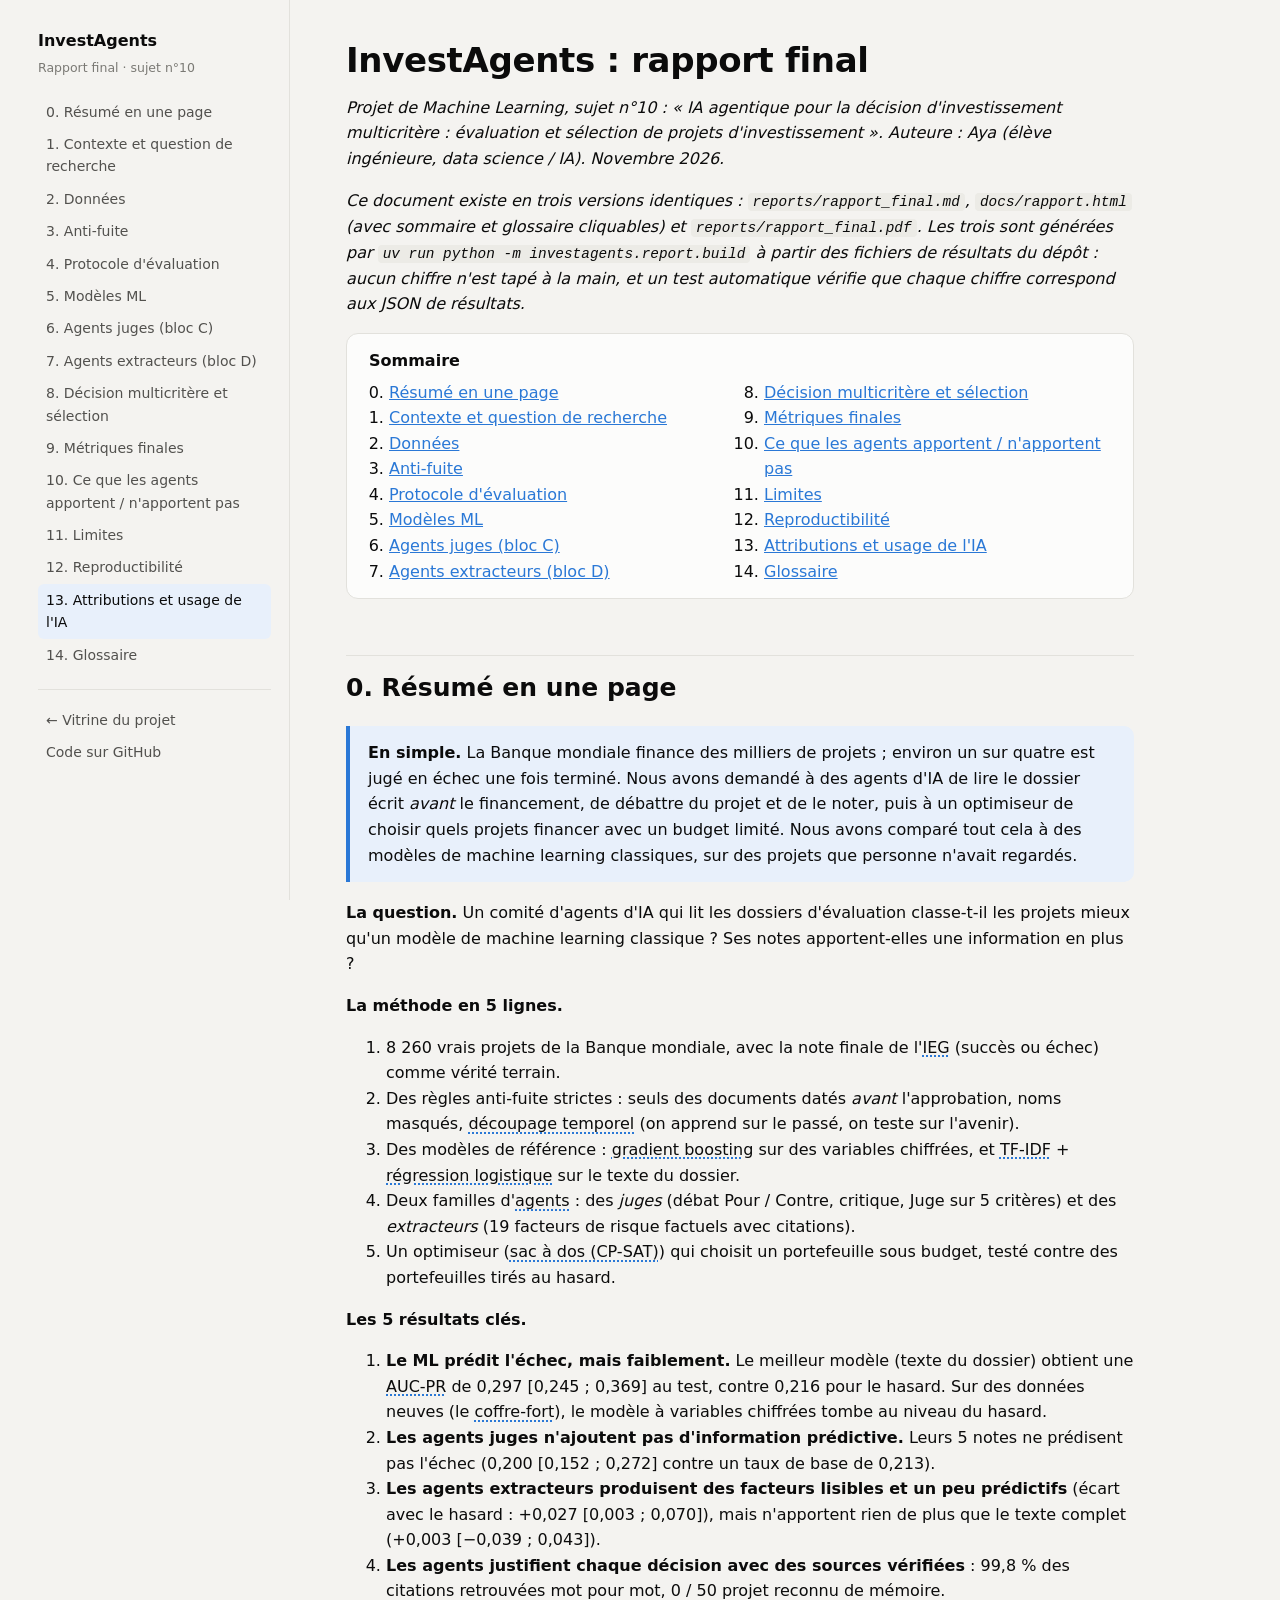
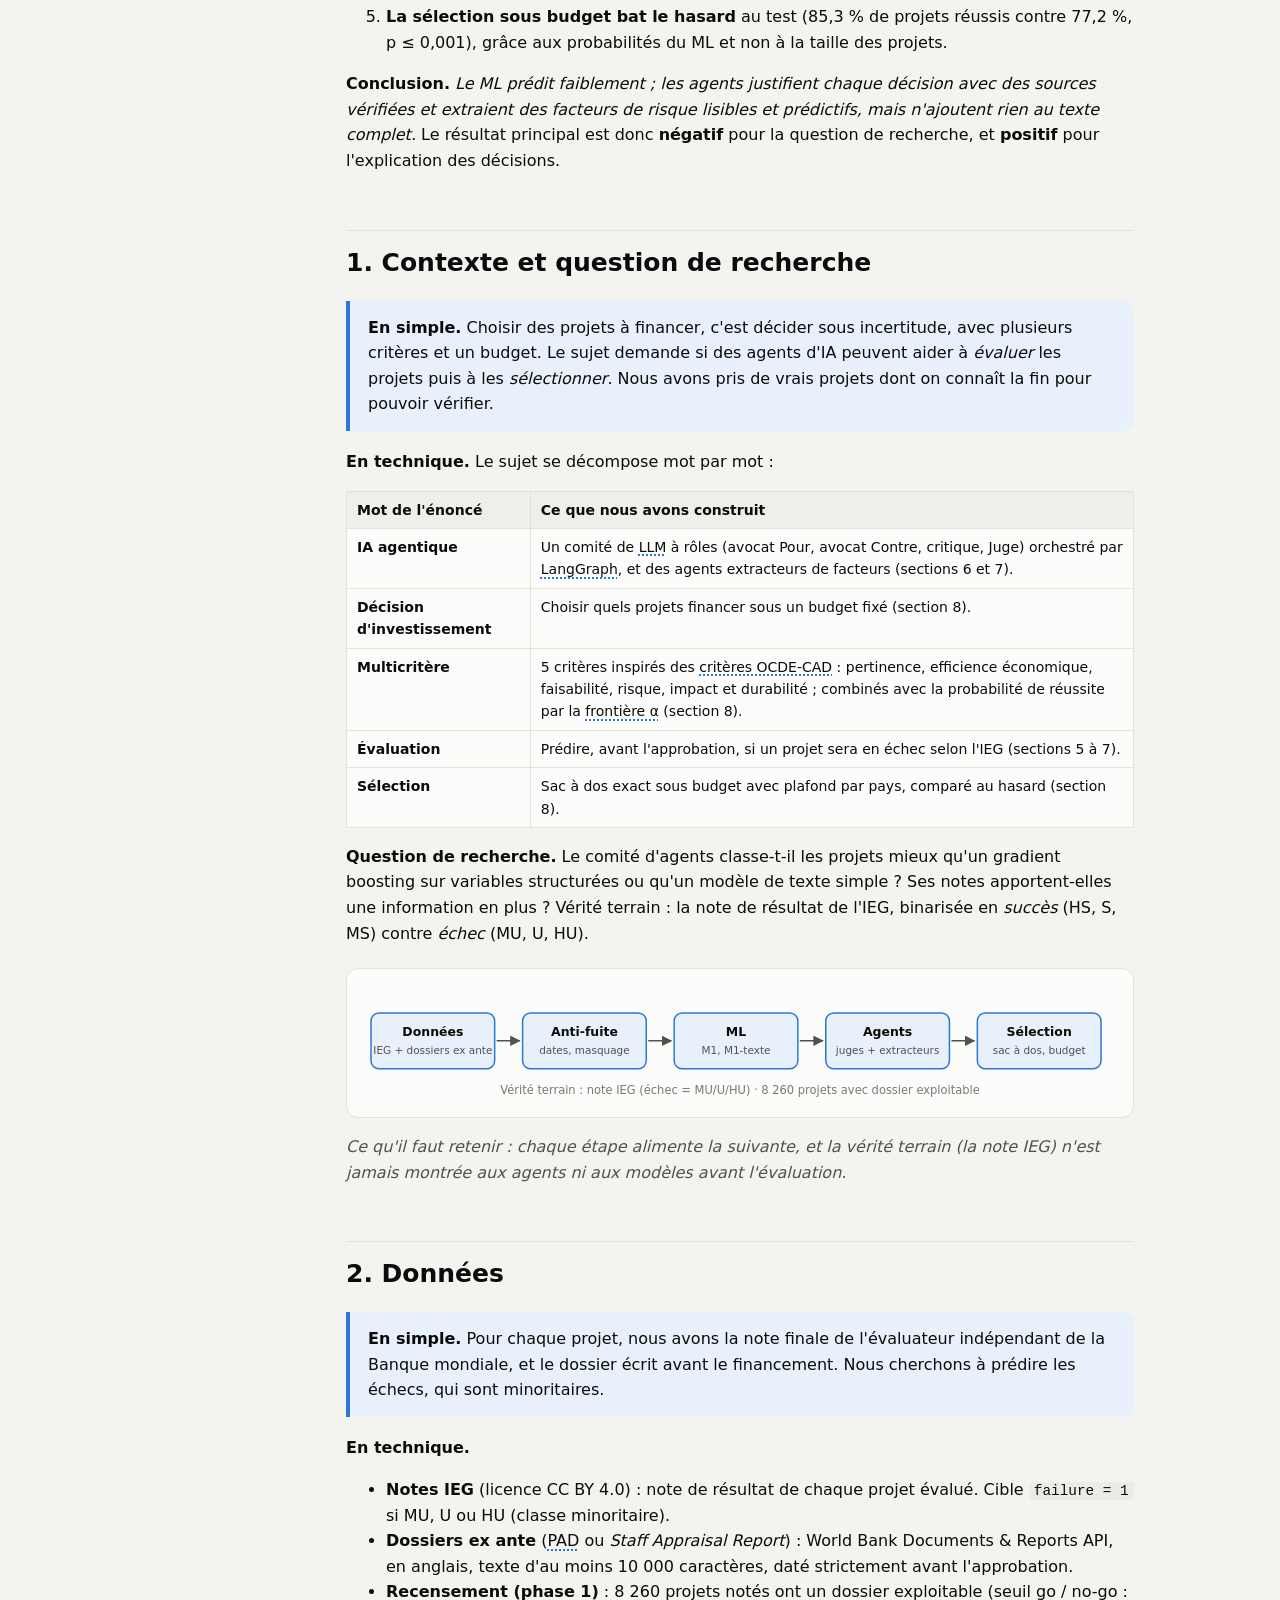
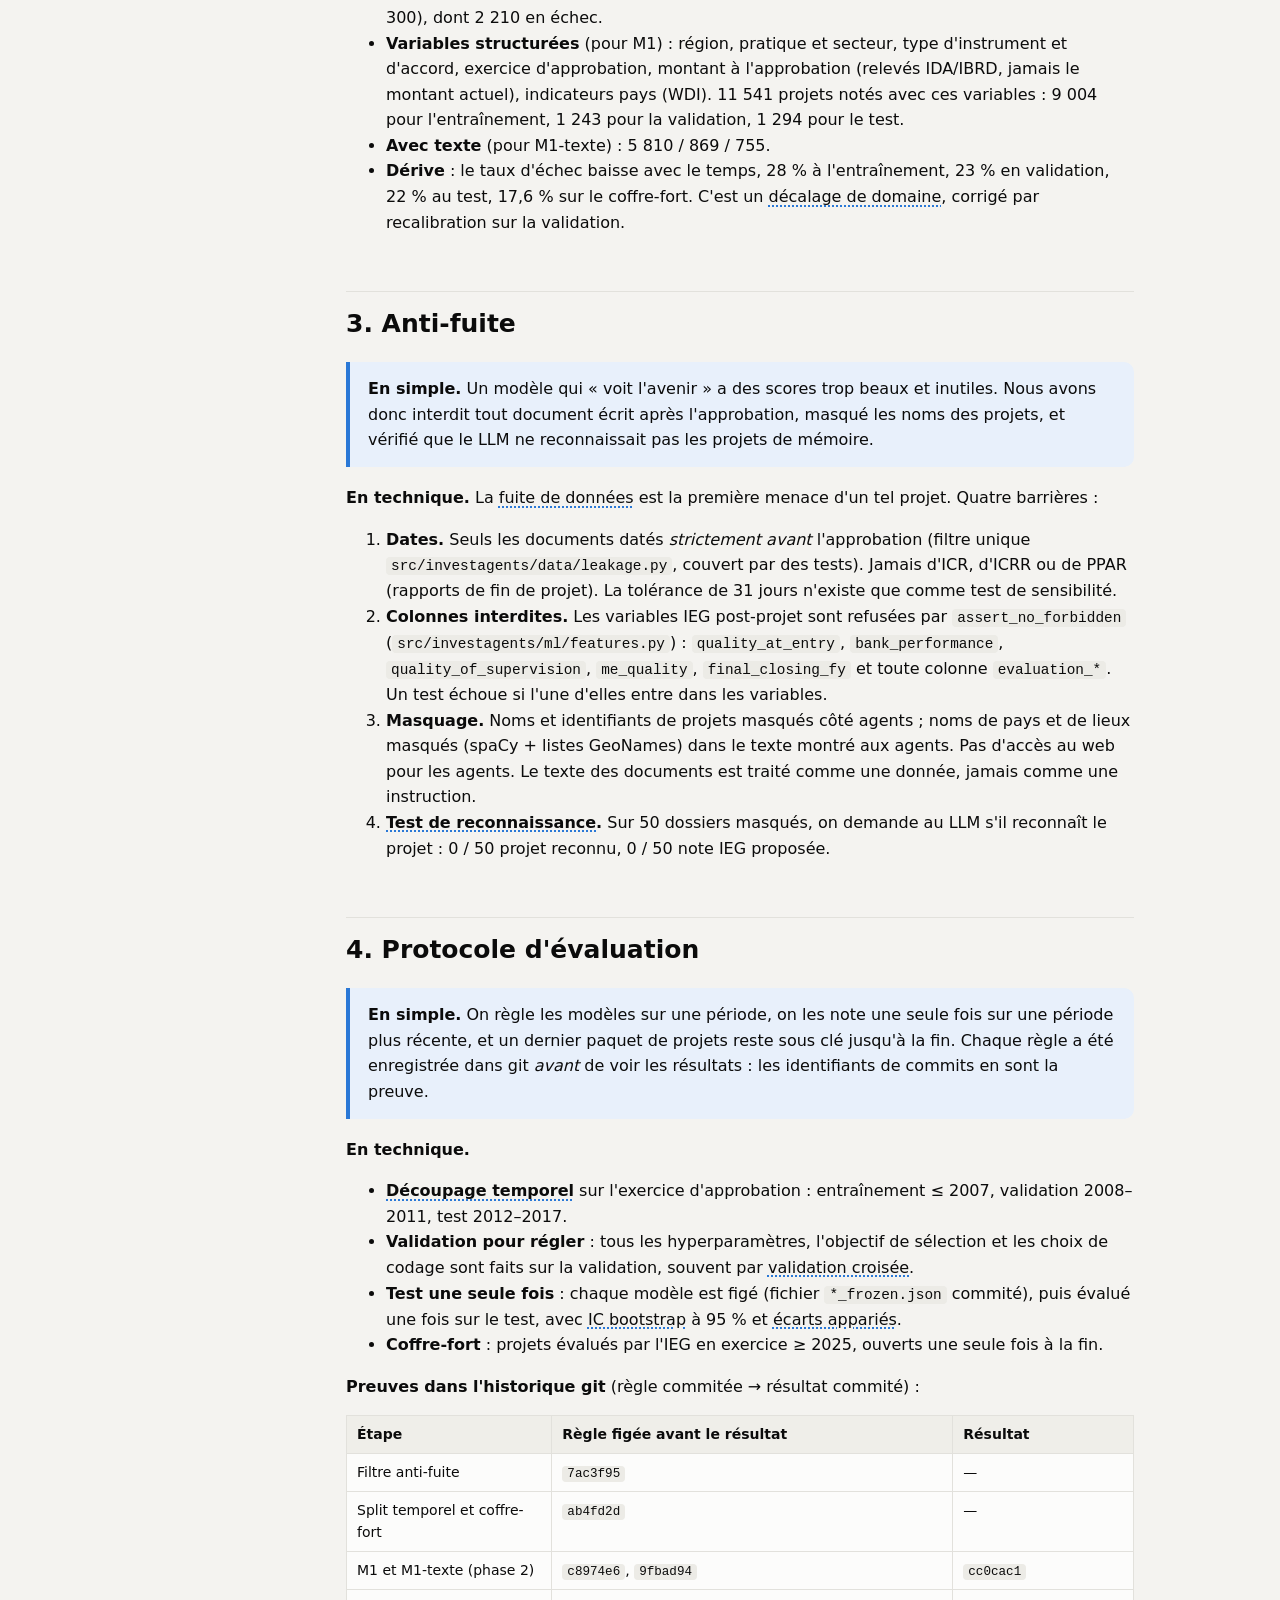
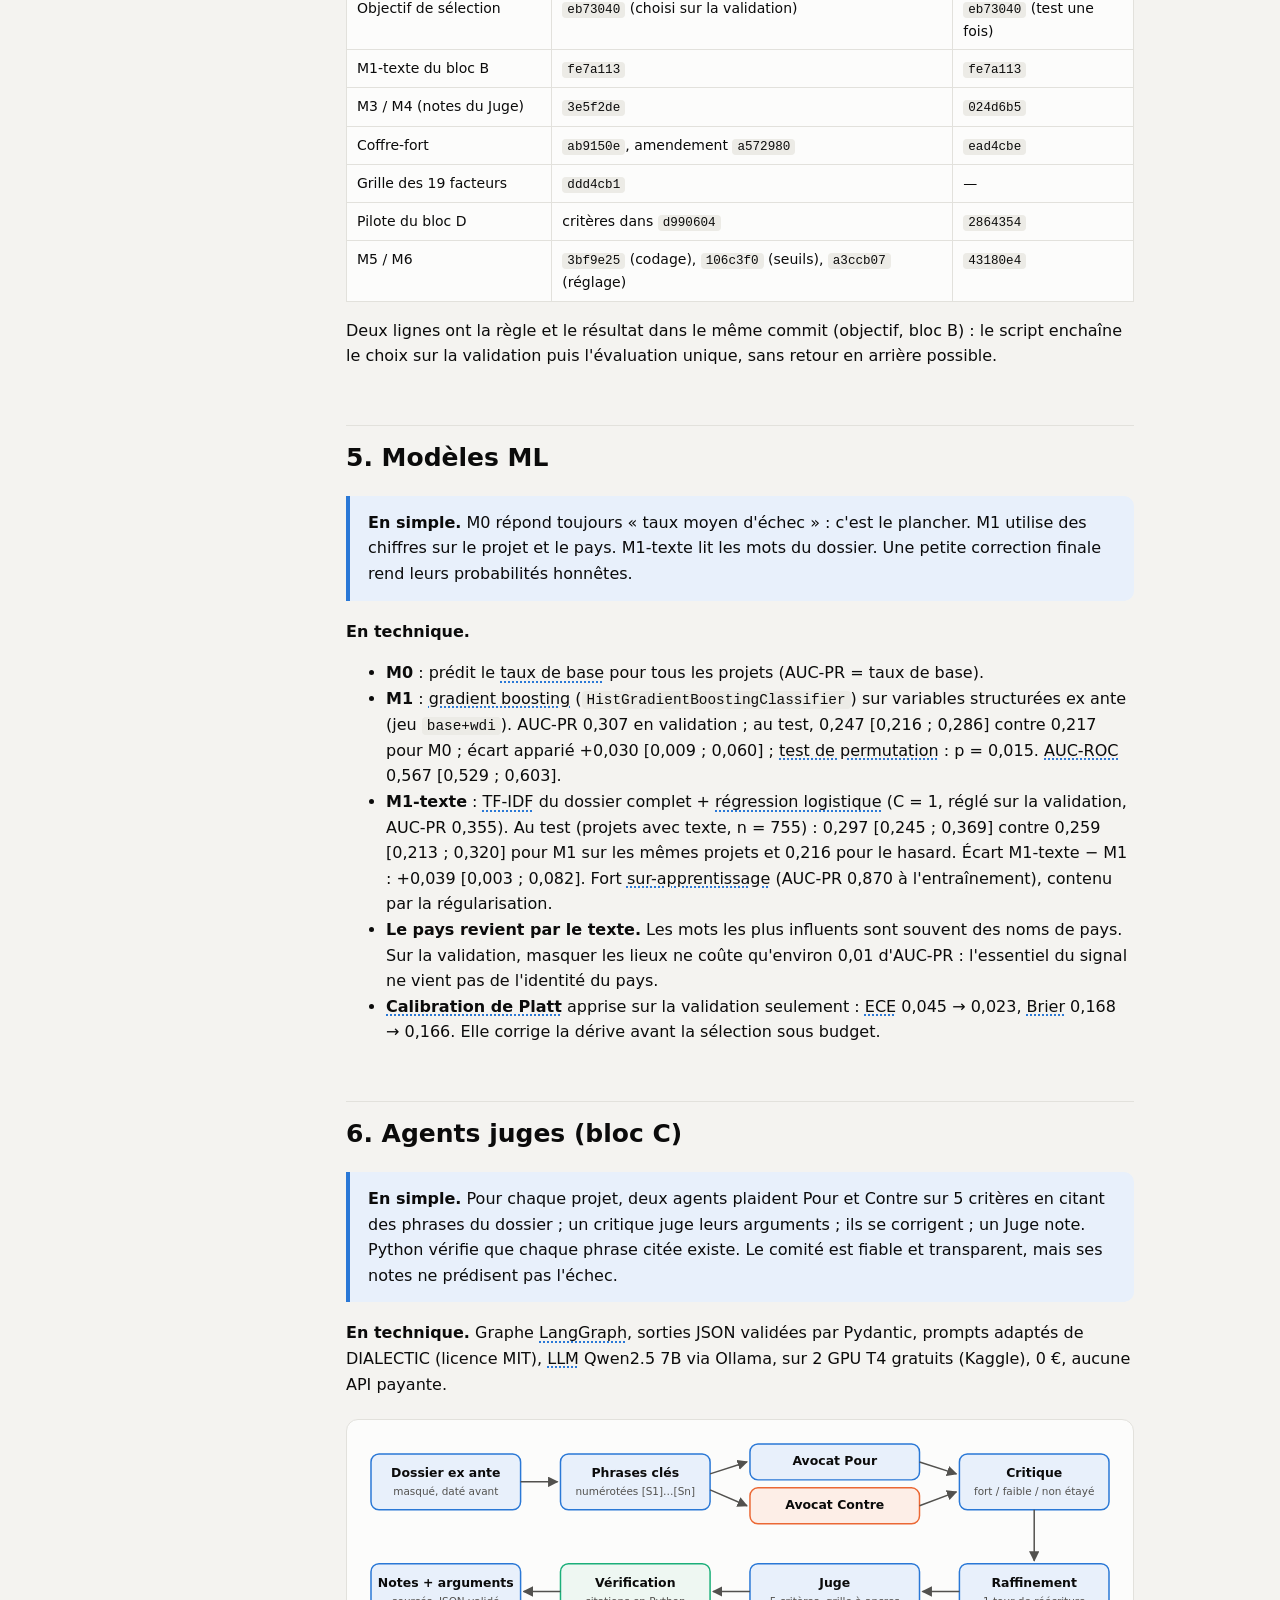
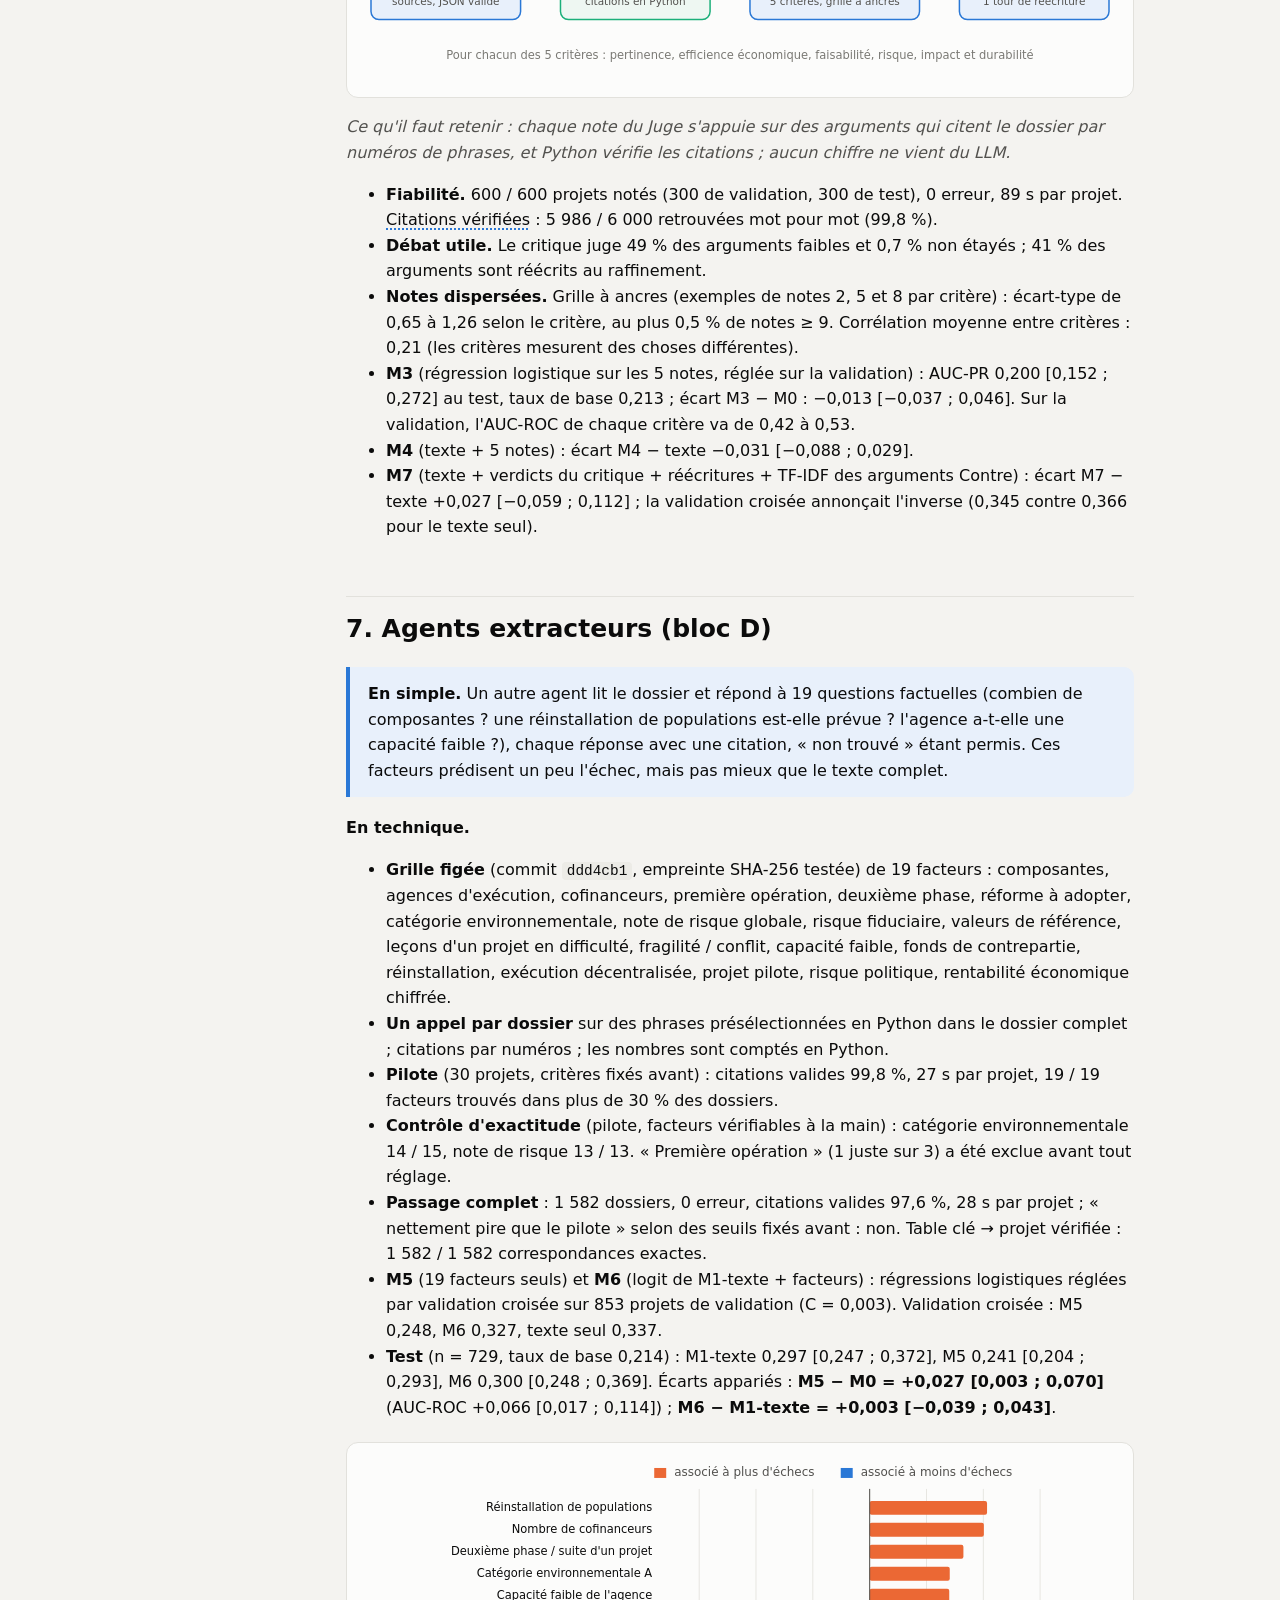
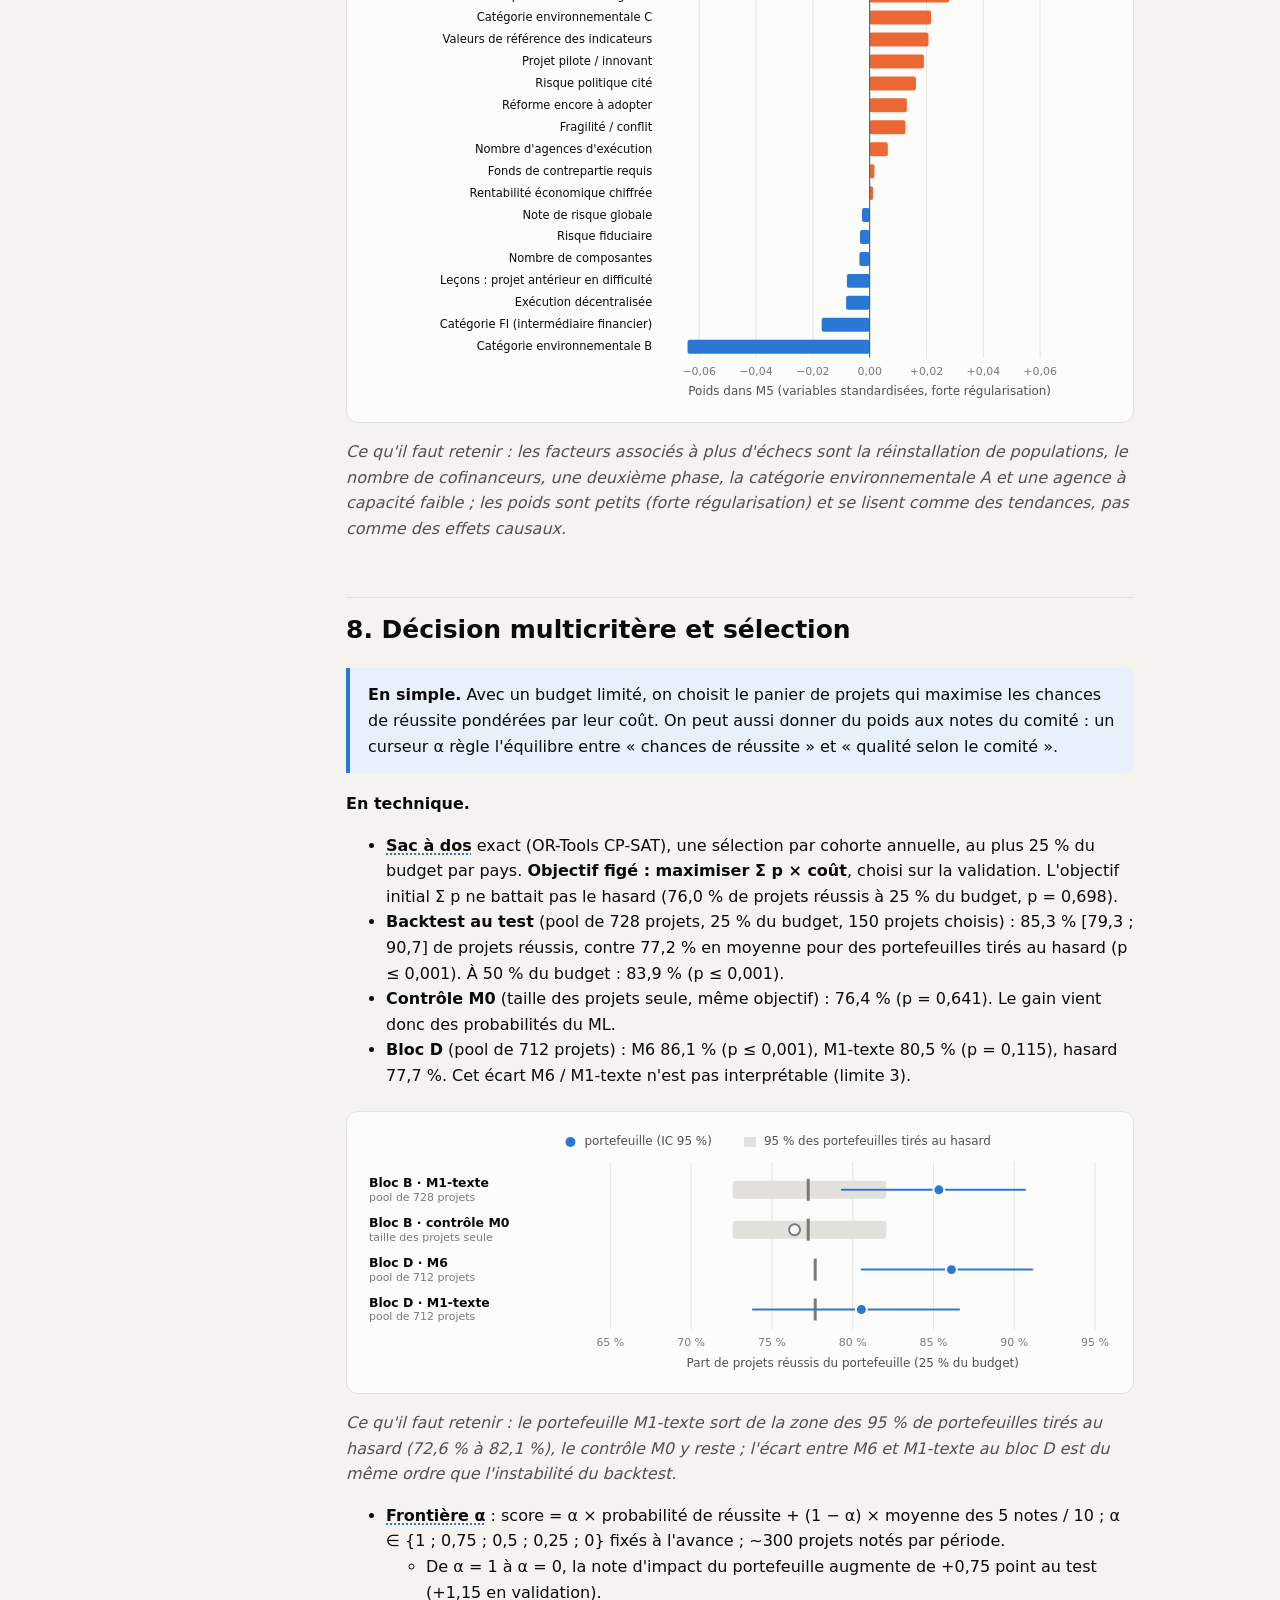
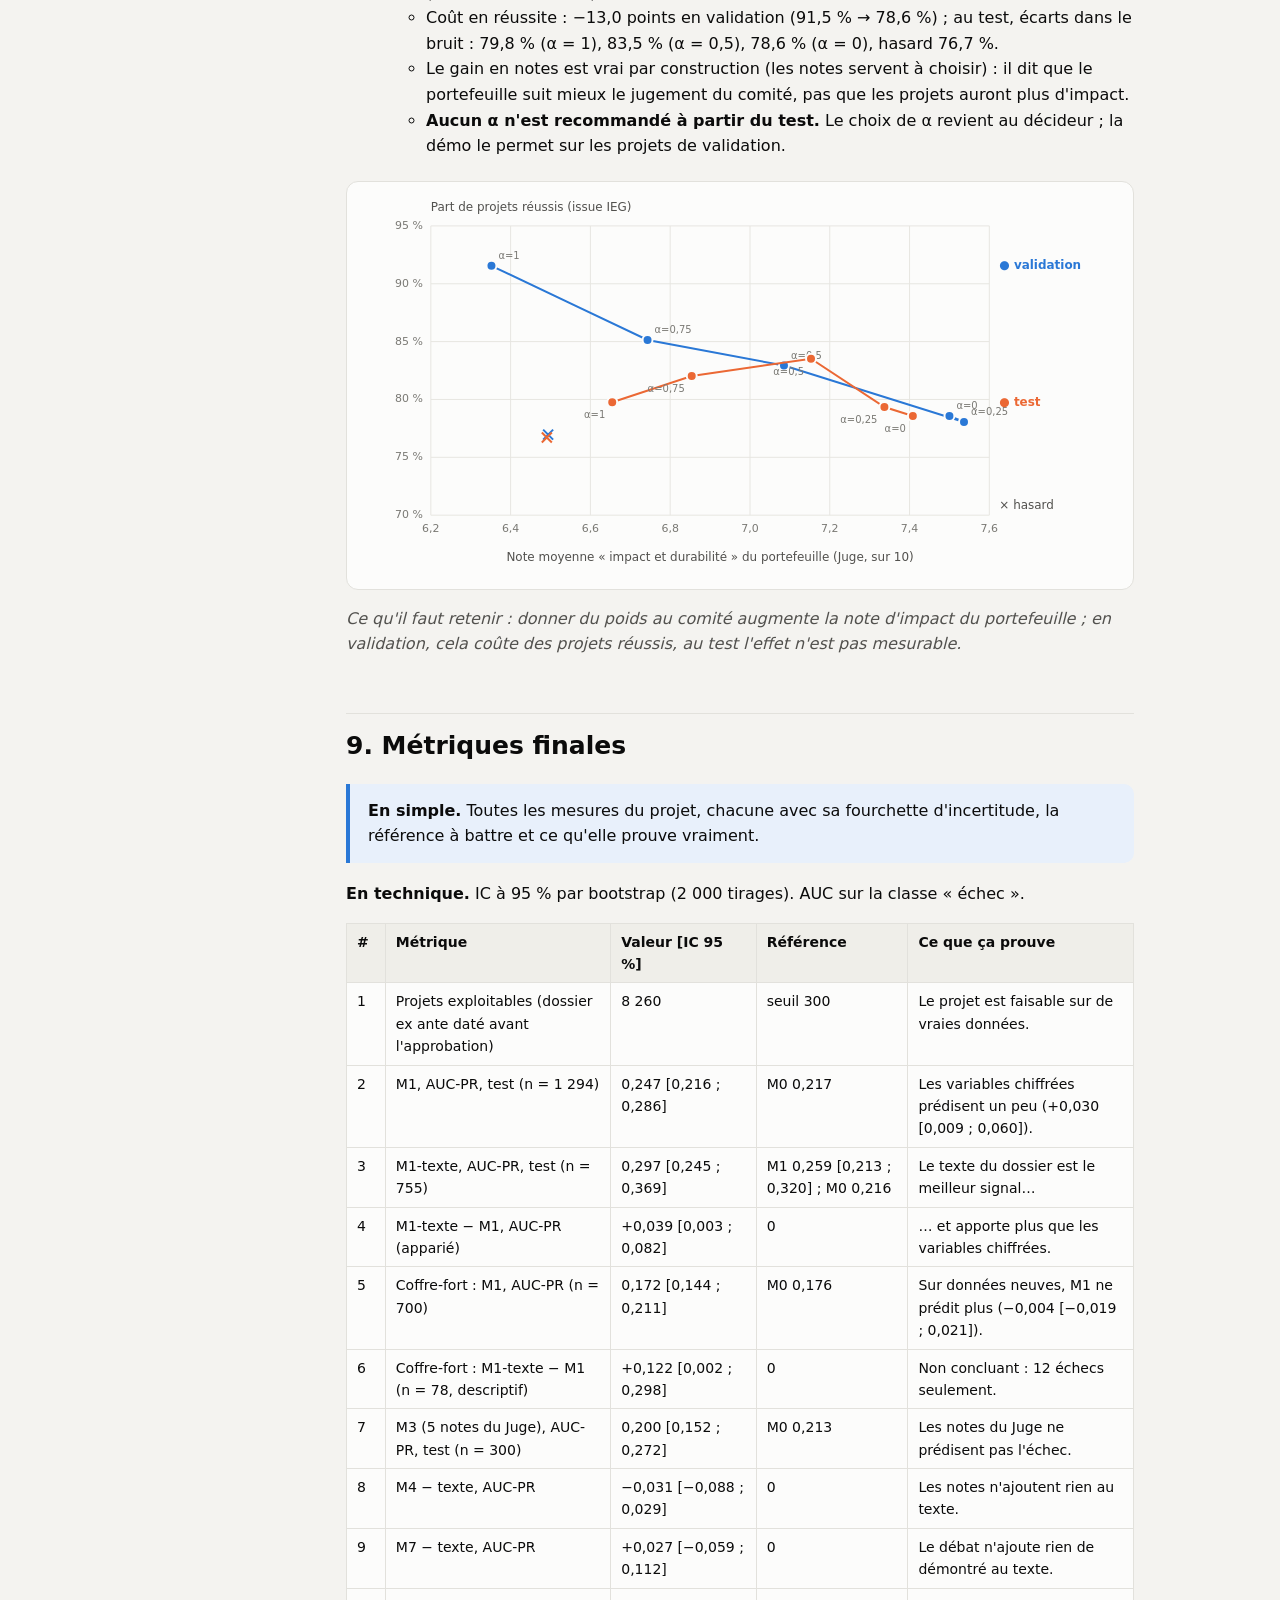
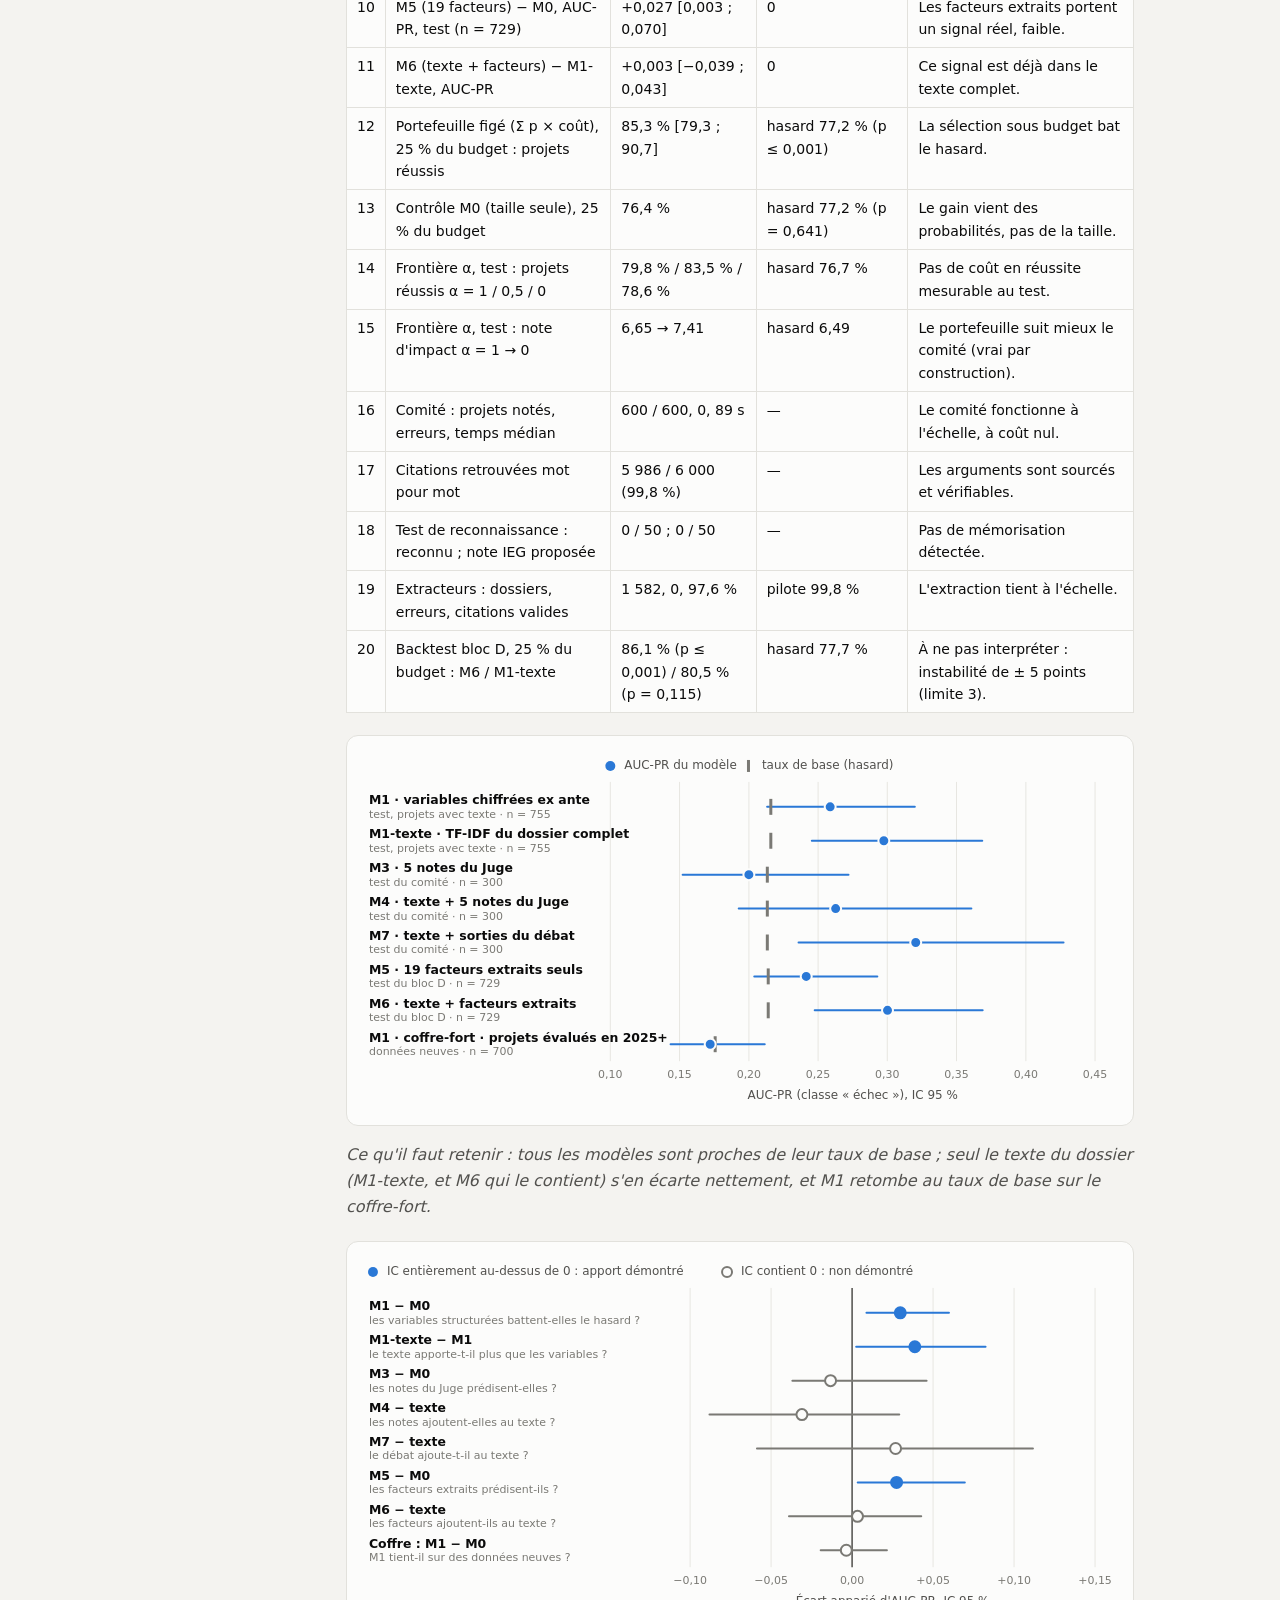
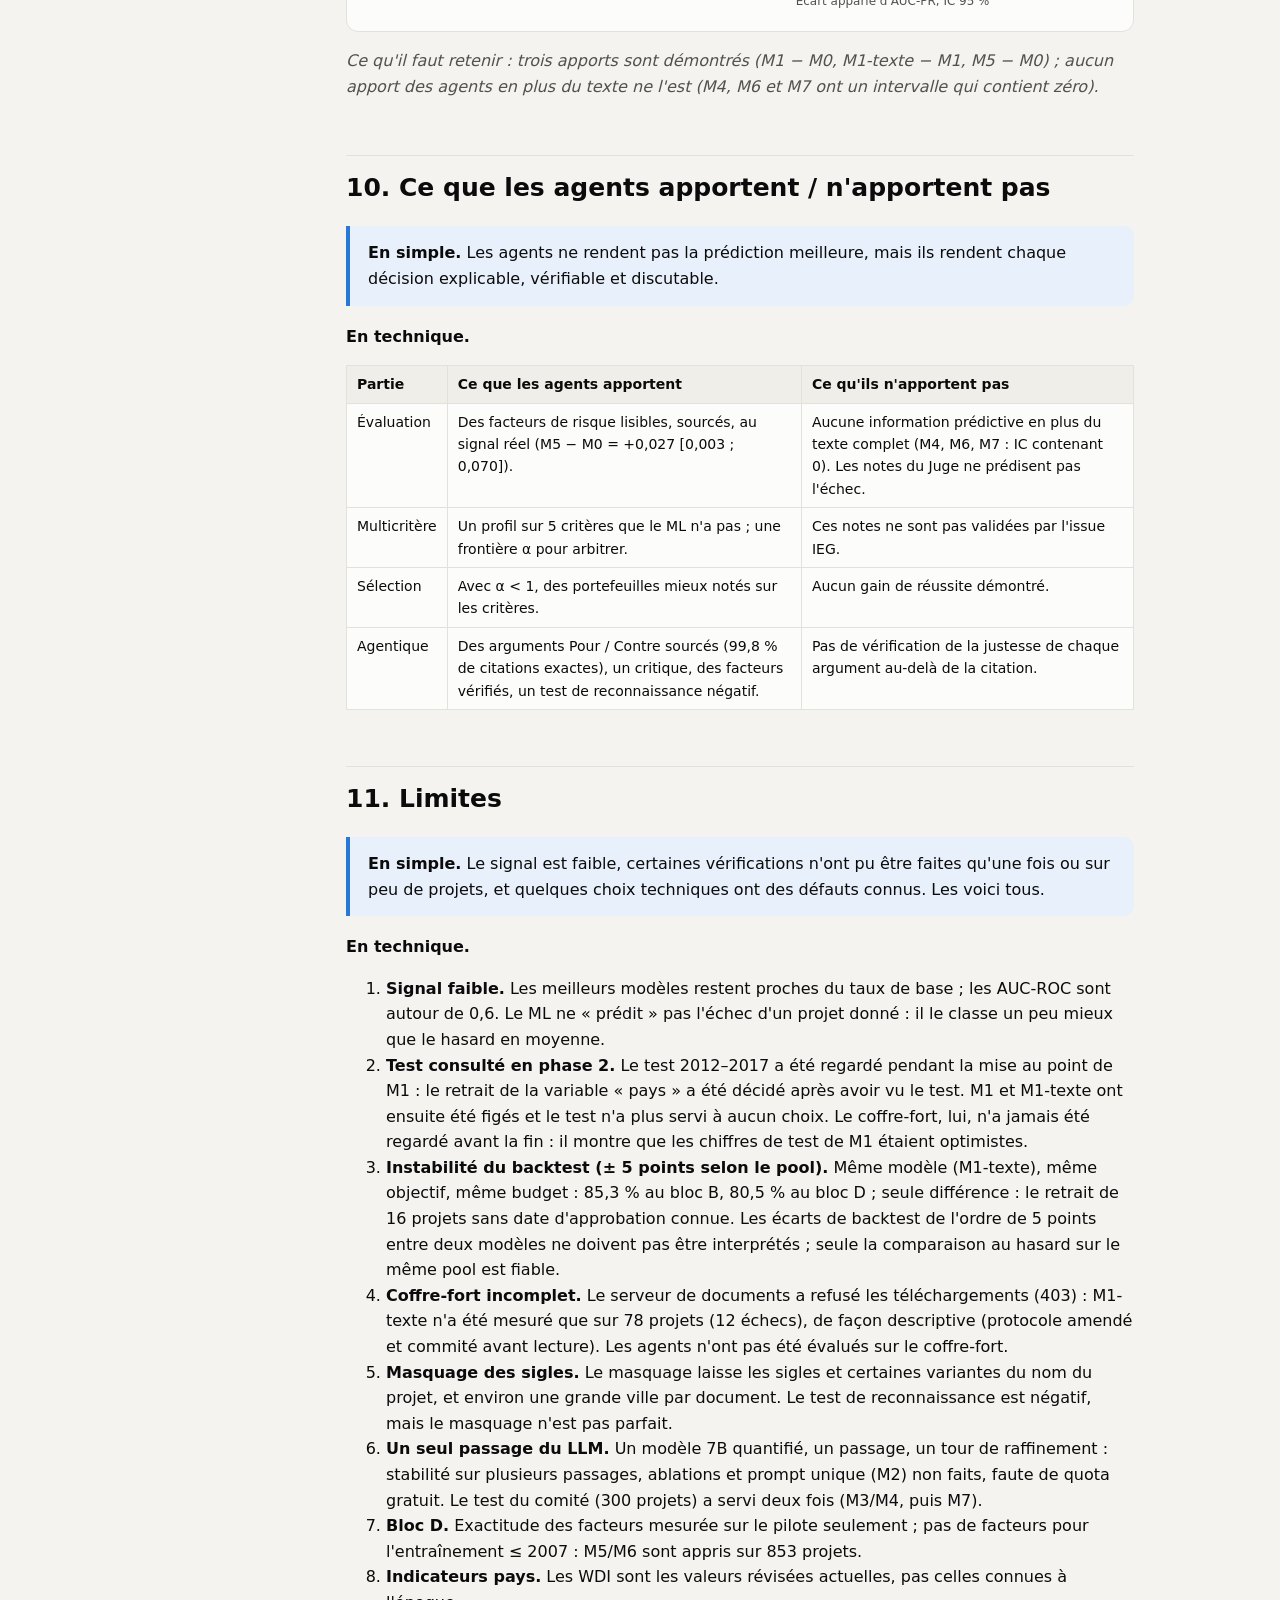
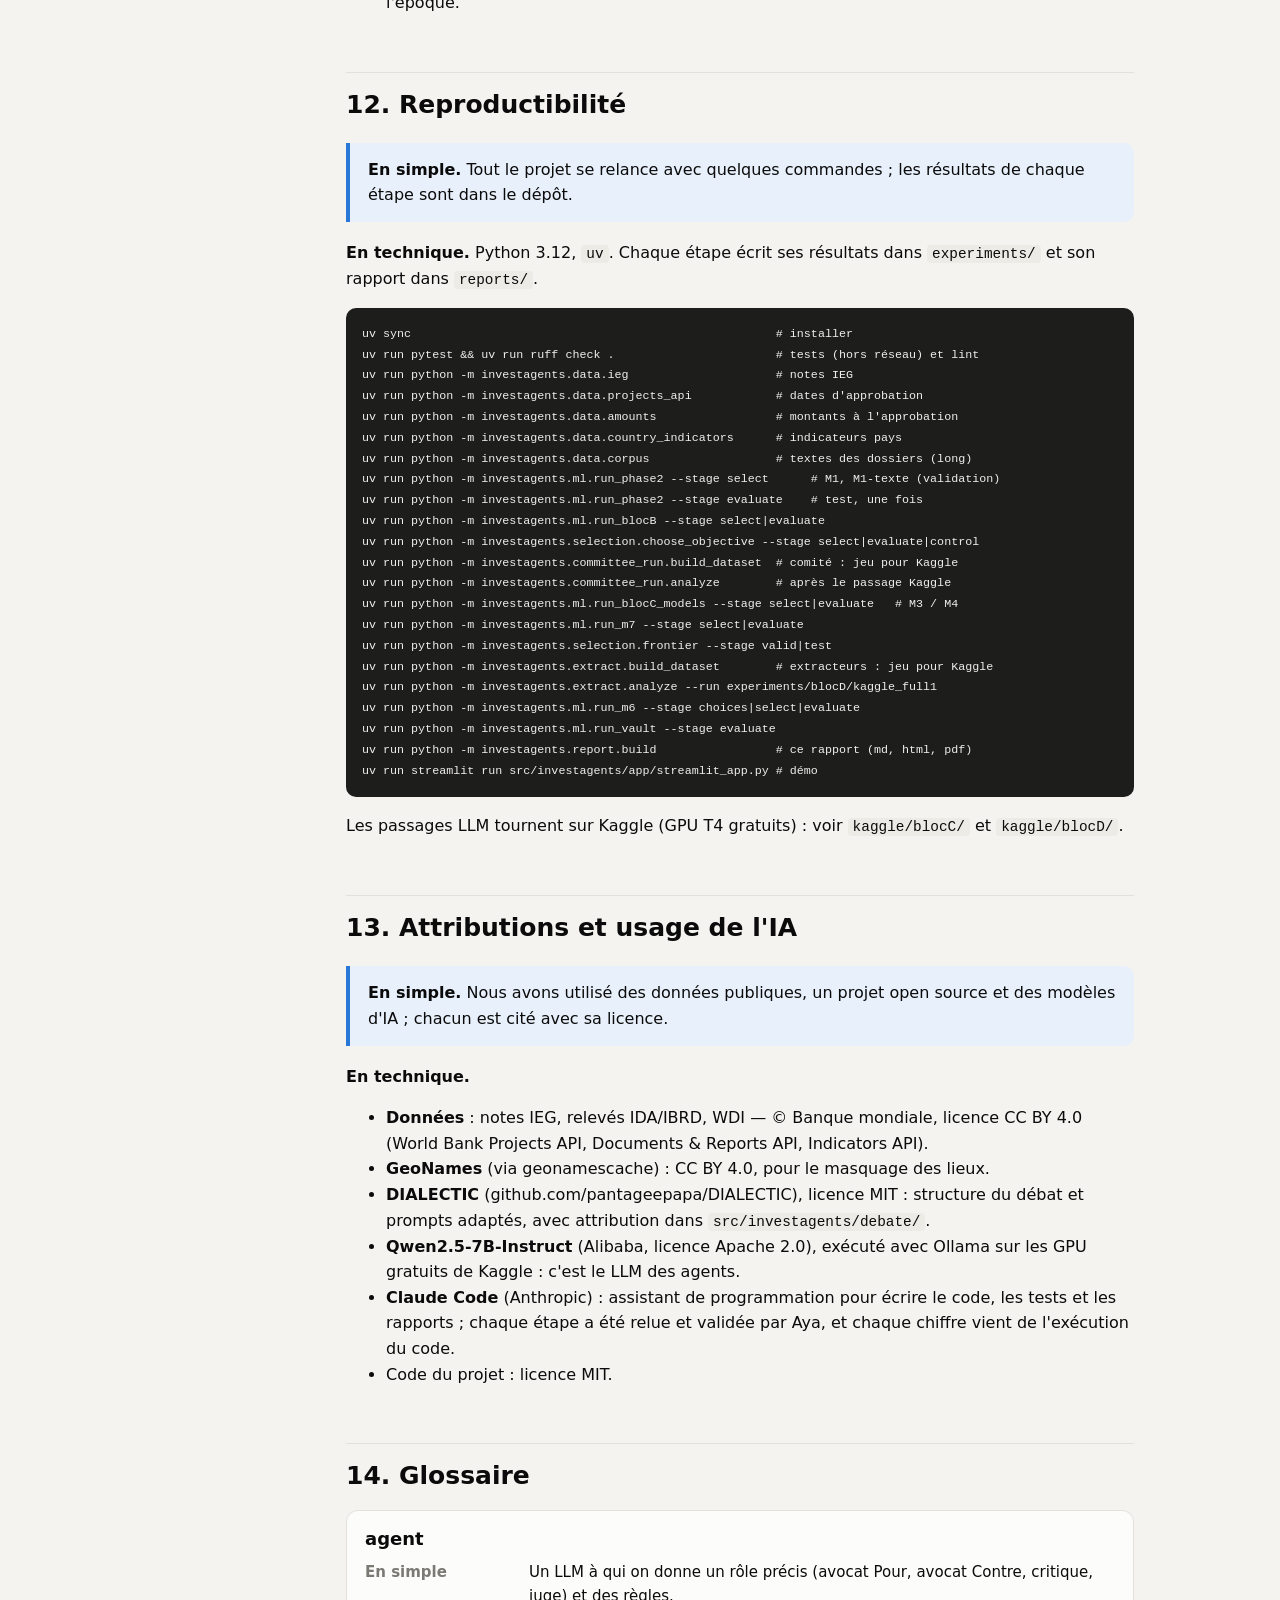
==== commit c06cce18: "Résumé de présentation pour le prof (docs/resume_prof.md), généré depuis les JSON ; « via Ollama » p" ====
--- a/docs/rapport.html
+++ b/docs/rapport.html
@@ -343,7 +343,7 @@
 ne prédisent pas l'échec.</p>
 </blockquote>
 <p><strong>En technique.</strong> Graphe <a class="gl" id="ref-g-langgraph-1" href="#g-langgraph">LangGraph</a>, sorties JSON validées par Pydantic, prompts adaptés de
-DIALECTIC (licence MIT), <a class="gl" id="ref-g-llm-1" href="#g-llm">LLM</a> Qwen2.5 7B sur 2 GPU T4 gratuits (Kaggle), 0 €.</p>
+DIALECTIC (licence MIT), <a class="gl" id="ref-g-llm-1" href="#g-llm">LLM</a> Qwen2.5 7B via Ollama, sur 2 GPU T4 gratuits (Kaggle), 0 €, aucune API payante.</p>
 <figure><svg xmlns="http://www.w3.org/2000/svg" viewBox="0 0 760 250" width="760" height="250" role="img" aria-label="Architecture du comité d&#x27;agents juges" font-family="system-ui, -apple-system, 'Segoe UI', Roboto, sans-serif"><title>Architecture du comité d&#x27;agents juges</title><rect width="760" height="250" fill="#fcfcfb"/><defs><marker id="arr" viewBox="0 0 10 10" refX="9" refY="5" markerWidth="7" markerHeight="7" orient="auto"><path d="M0,0L10,5L0,10z" fill="#52514e"/></marker></defs><rect x="10" y="20" width="150" height="56" rx="8" fill="#e8f0fb" stroke="#2a78d6" stroke-width="1.5"/><text x="85.0" y="40.0" font-size="12.5" fill="#0b0b0b" text-anchor="middle" font-weight="600" dominant-baseline="middle">Dossier ex ante</text><text x="85.0" y="58.0" font-size="10.5" fill="#52514e" text-anchor="middle" font-weight="400" dominant-baseline="middle">masqué, daté avant</text><rect x="200" y="20" width="150" height="56" rx="8" fill="#e8f0fb" stroke="#2a78d6" stroke-width="1.5"/><text x="275.0" y="40.0" font-size="12.5" fill="#0b0b0b" text-anchor="middle" font-weight="600" dominant-baseline="middle">Phrases clés</text><text x="275.0" y="58.0" font-size="10.5" fill="#52514e" text-anchor="middle" font-weight="400" dominant-baseline="middle">numérotées [S1]…[Sn]</text><rect x="390" y="10" width="170" height="36" rx="8" fill="#e8f0fb" stroke="#2a78d6" stroke-width="1.5"/><text x="475.0" y="28.0" font-size="12.5" fill="#0b0b0b" text-anchor="middle" font-weight="600" dominant-baseline="middle">Avocat Pour</text><rect x="390" y="54" width="170" height="36" rx="8" fill="#fdeee7" stroke="#eb6834" stroke-width="1.5"/><text x="475.0" y="72.0" font-size="12.5" fill="#0b0b0b" text-anchor="middle" font-weight="600" dominant-baseline="middle">Avocat Contre</text><rect x="600" y="20" width="150" height="56" rx="8" fill="#e8f0fb" stroke="#2a78d6" stroke-width="1.5"/><text x="675.0" y="40.0" font-size="12.5" fill="#0b0b0b" text-anchor="middle" font-weight="600" dominant-baseline="middle">Critique</text><text x="675.0" y="58.0" font-size="10.5" fill="#52514e" text-anchor="middle" font-weight="400" dominant-baseline="middle">fort / faible / non étayé</text><rect x="600" y="130" width="150" height="56" rx="8" fill="#e8f0fb" stroke="#2a78d6" stroke-width="1.5"/><text x="675.0" y="150.0" font-size="12.5" fill="#0b0b0b" text-anchor="middle" font-weight="600" dominant-baseline="middle">Raffinement</text><text x="675.0" y="168.0" font-size="10.5" fill="#52514e" text-anchor="middle" font-weight="400" dominant-baseline="middle">1 tour de réécriture</text><rect x="390" y="130" width="170" height="56" rx="8" fill="#e8f0fb" stroke="#2a78d6" stroke-width="1.5"/><text x="475.0" y="150.0" font-size="12.5" fill="#0b0b0b" text-anchor="middle" font-weight="600" dominant-baseline="middle">Juge</text><text x="475.0" y="168.0" font-size="10.5" fill="#52514e" text-anchor="middle" font-weight="400" dominant-baseline="middle">5 critères, grille à ancres</text><rect x="200" y="130" width="150" height="56" rx="8" fill="#eef7f2" stroke="#1baf7a" stroke-width="1.5"/><text x="275.0" y="150.0" font-size="12.5" fill="#0b0b0b" text-anchor="middle" font-weight="600" dominant-baseline="middle">Vérification</text><text x="275.0" y="168.0" font-size="10.5" fill="#52514e" text-anchor="middle" font-weight="400" dominant-baseline="middle">citations en Python</text><rect x="10" y="130" width="150" height="56" rx="8" fill="#e8f0fb" stroke="#2a78d6" stroke-width="1.5"/><text x="85.0" y="150.0" font-size="12.5" fill="#0b0b0b" text-anchor="middle" font-weight="600" dominant-baseline="middle">Notes + arguments</text><text x="85.0" y="168.0" font-size="10.5" fill="#52514e" text-anchor="middle" font-weight="400" dominant-baseline="middle">sourcés, JSON validé</text><line x1="160" y1="48" x2="197" y2="48" stroke="#52514e" stroke-width="1.5" marker-end="url(#arr)"/><line x1="350" y1="40" x2="387" y2="28" stroke="#52514e" stroke-width="1.5" marker-end="url(#arr)"/><line x1="350" y1="56" x2="387" y2="72" stroke="#52514e" stroke-width="1.5" marker-end="url(#arr)"/><line x1="560" y1="28" x2="597" y2="40" stroke="#52514e" stroke-width="1.5" marker-end="url(#arr)"/><line x1="560" y1="72" x2="597" y2="58" stroke="#52514e" stroke-width="1.5" marker-end="url(#arr)"/><line x1="675" y1="76" x2="675" y2="127" stroke="#52514e" stroke-width="1.5" marker-end="url(#arr)"/><line x1="600" y1="158" x2="563" y2="158" stroke="#52514e" stroke-width="1.5" marker-end="url(#arr)"/><line x1="390" y1="158" x2="353" y2="158" stroke="#52514e" stroke-width="1.5" marker-end="url(#arr)"/><line x1="200" y1="158" x2="163" y2="158" stroke="#52514e" stroke-width="1.5" marker-end="url(#arr)"/><text x="380.0" y="222.0" font-size="11.5" fill="#7a7974" text-anchor="middle" font-weight="400" dominant-baseline="middle">Pour chacun des 5 critères : pertinence, efficience économique, faisabilité, risque, impact et durabilité</text></svg></figure>
 <p><em>Ce qu'il faut retenir : chaque note du Juge s'appuie sur des arguments qui citent le dossier par
 numéros de phrases, et Python vérifie les citations ; aucun chiffre ne vient du LLM.</em></p>
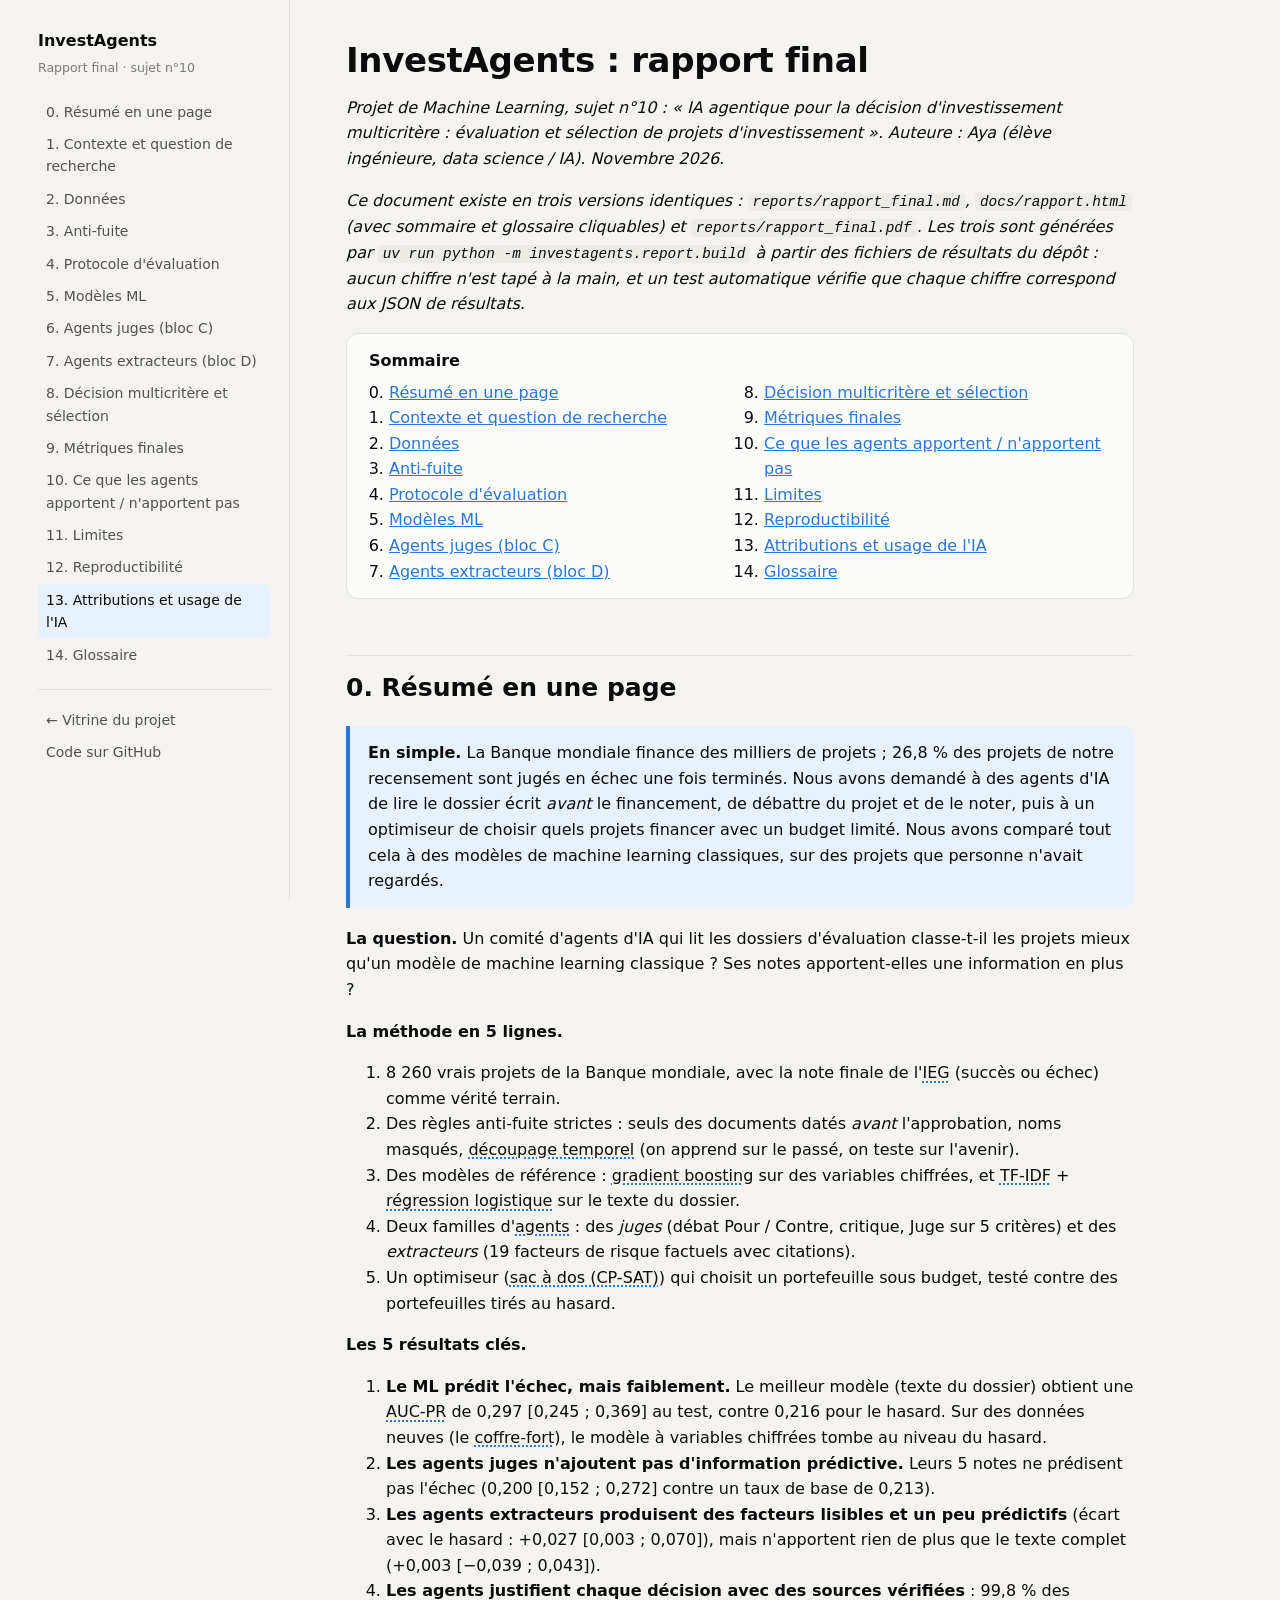
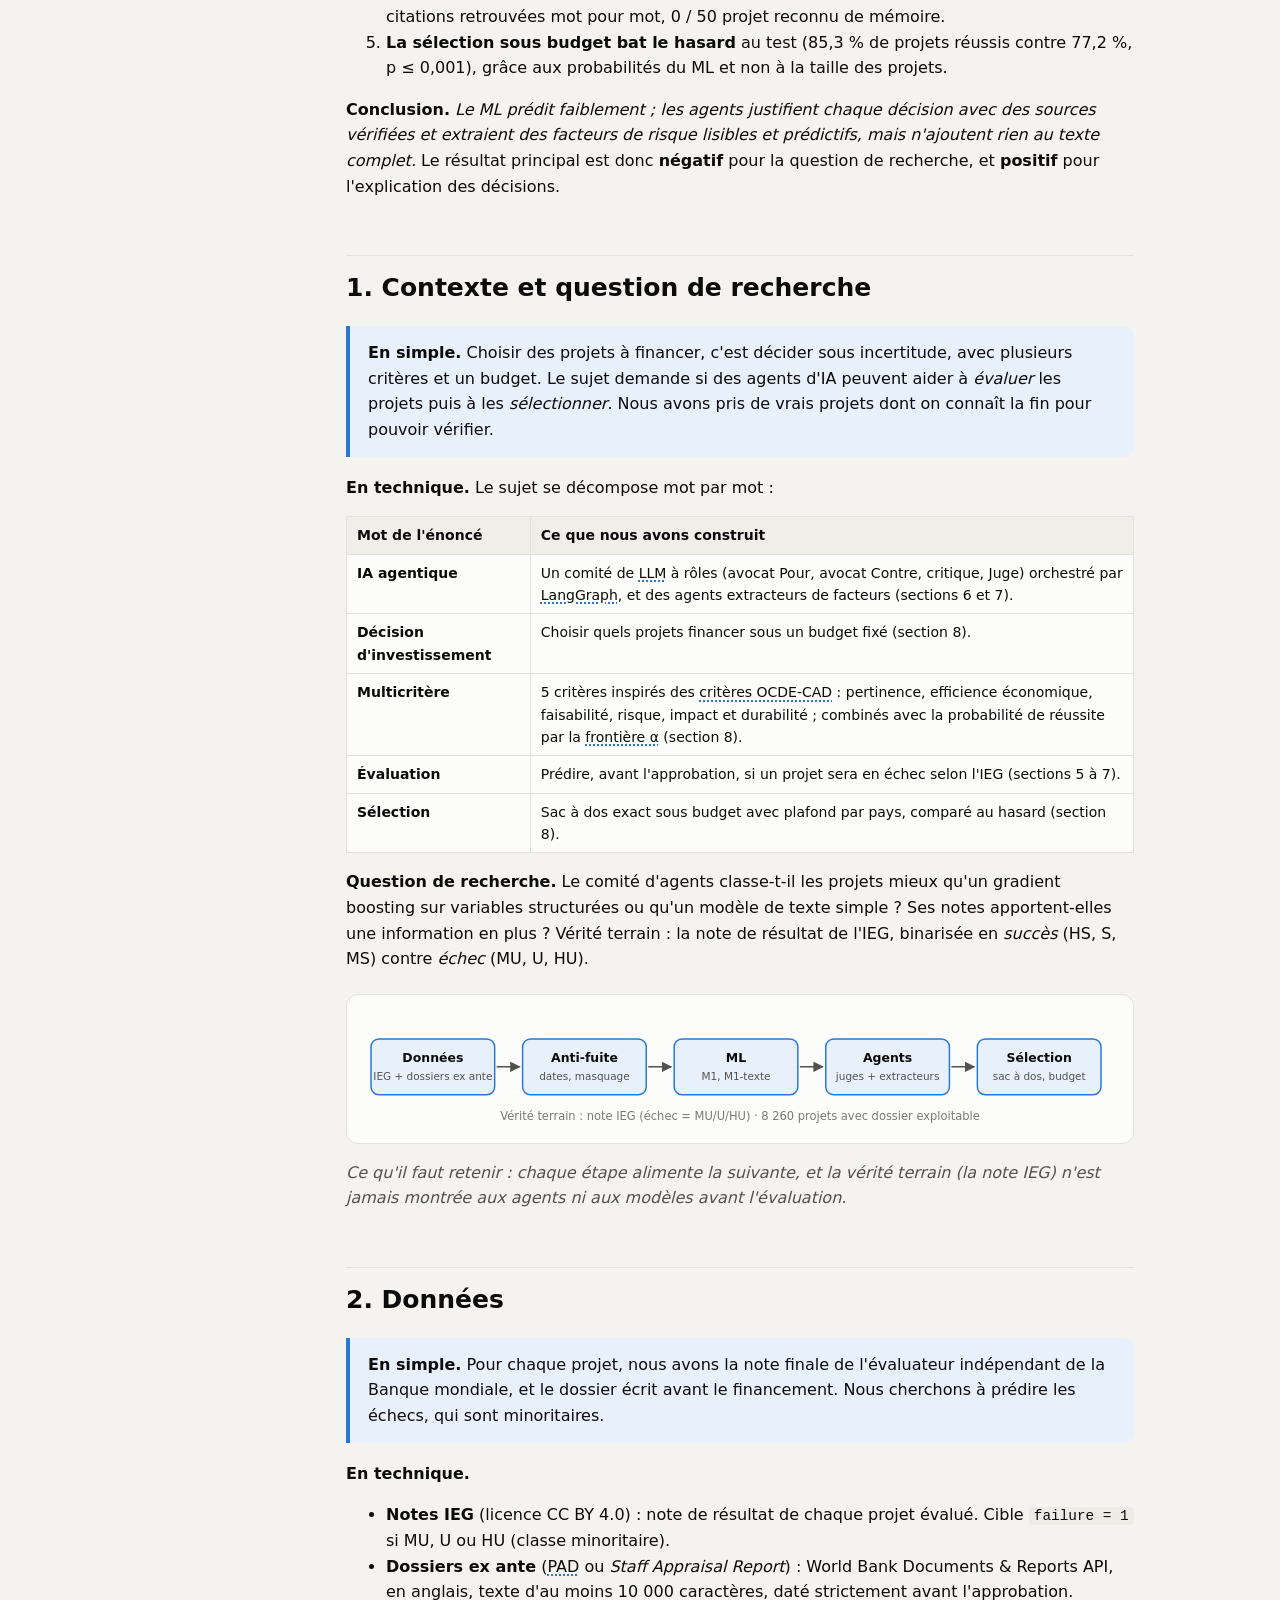
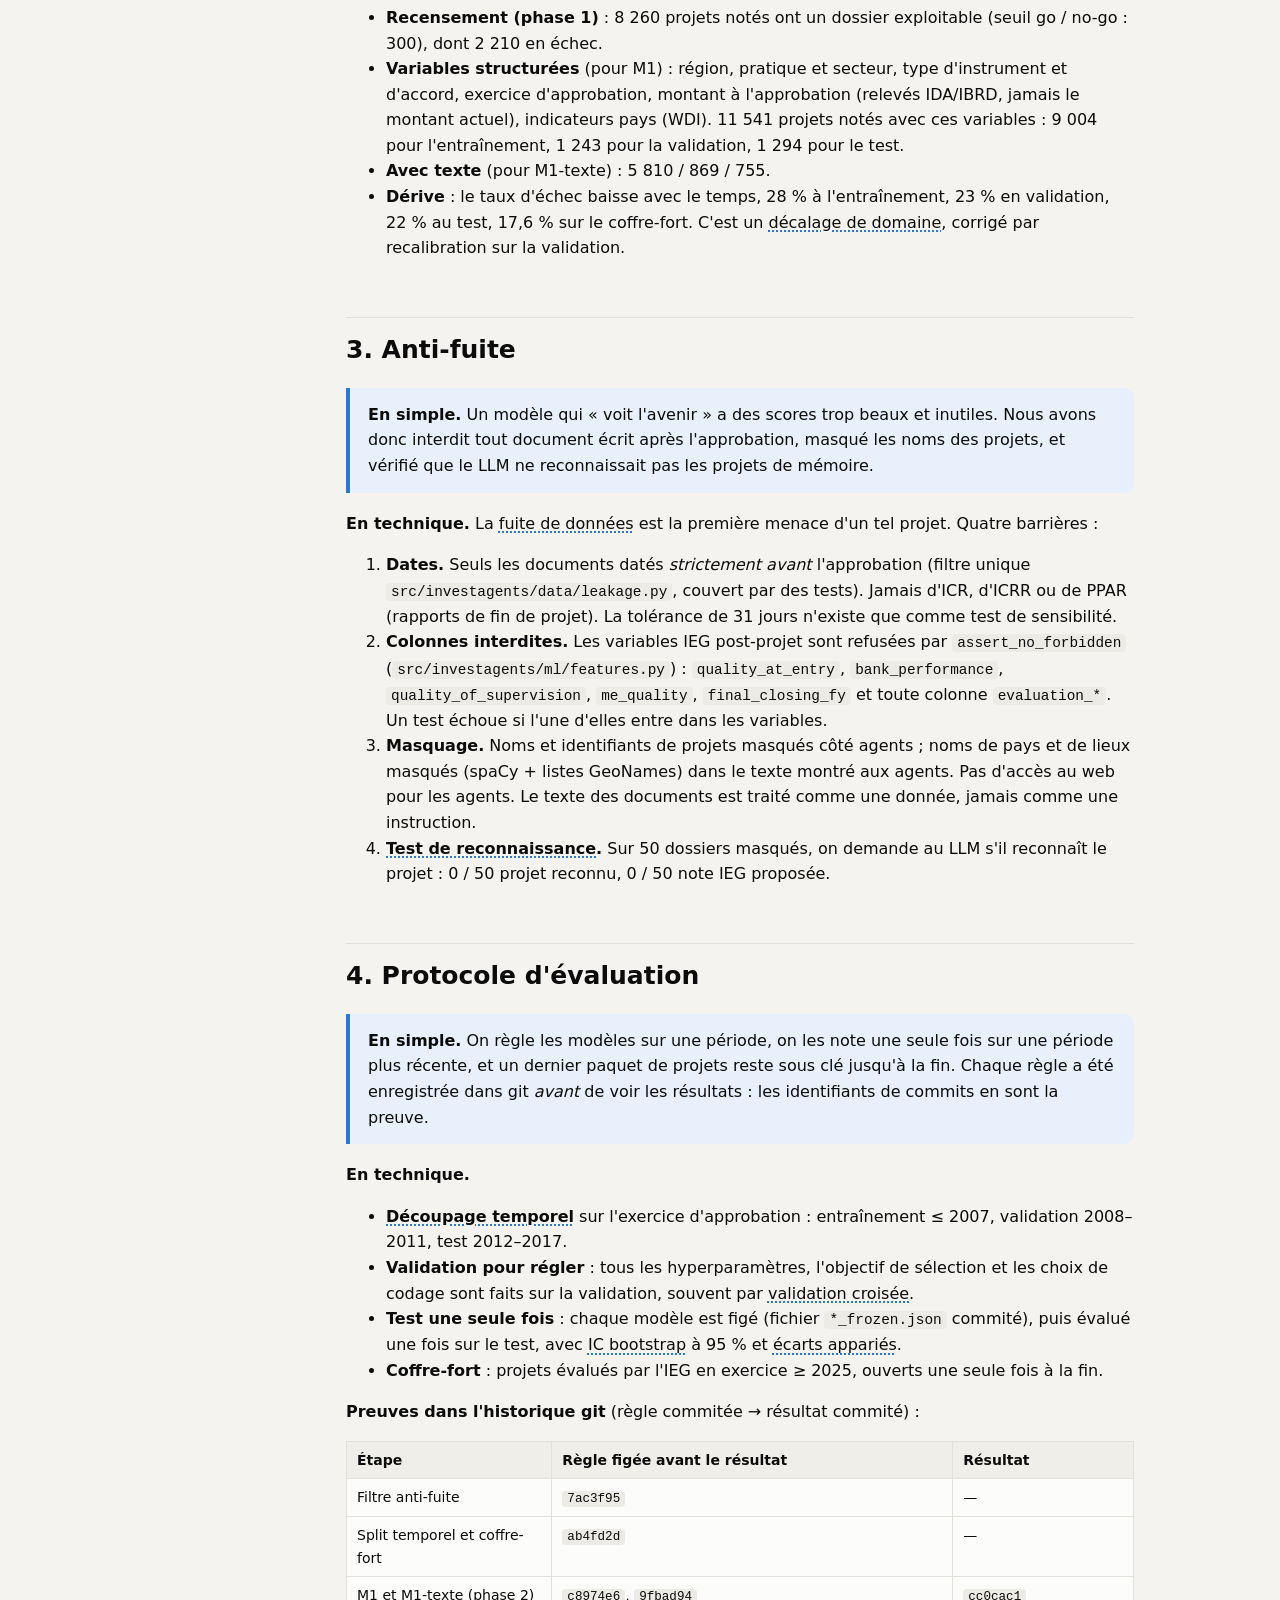
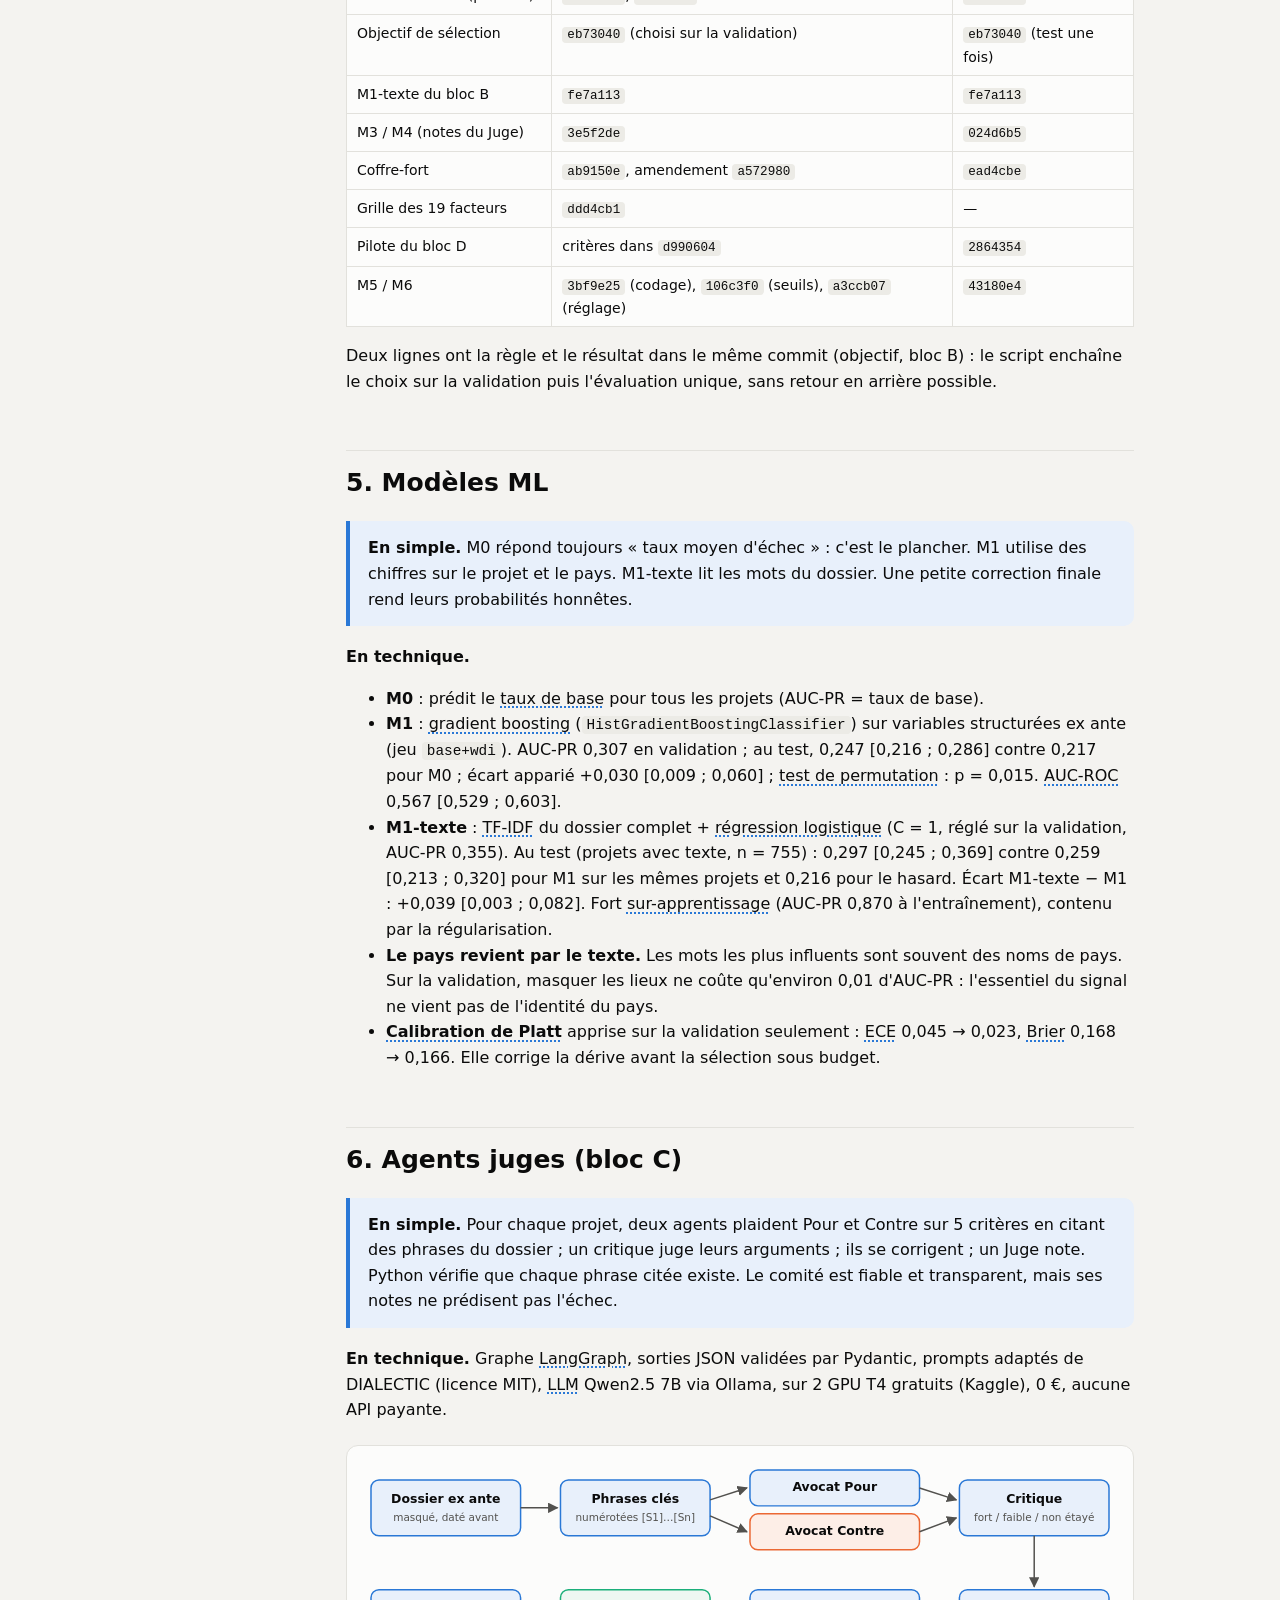
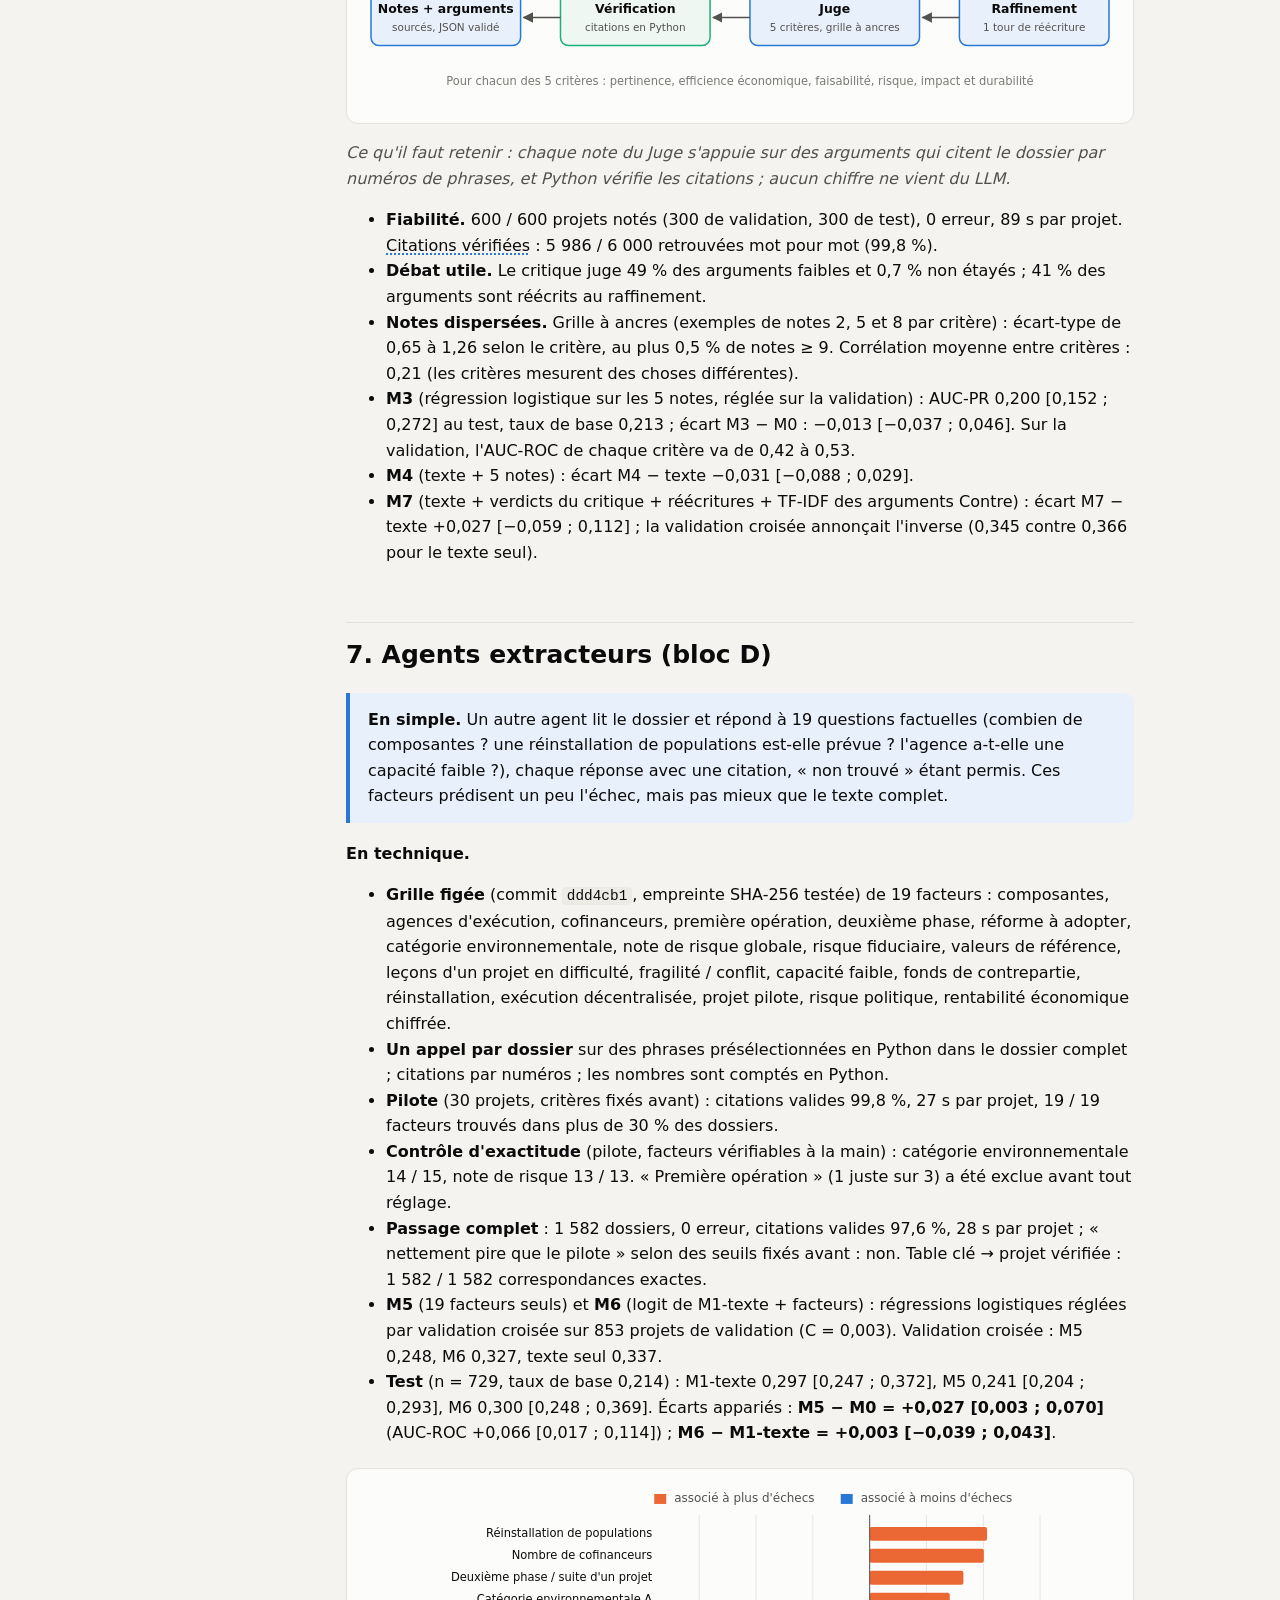
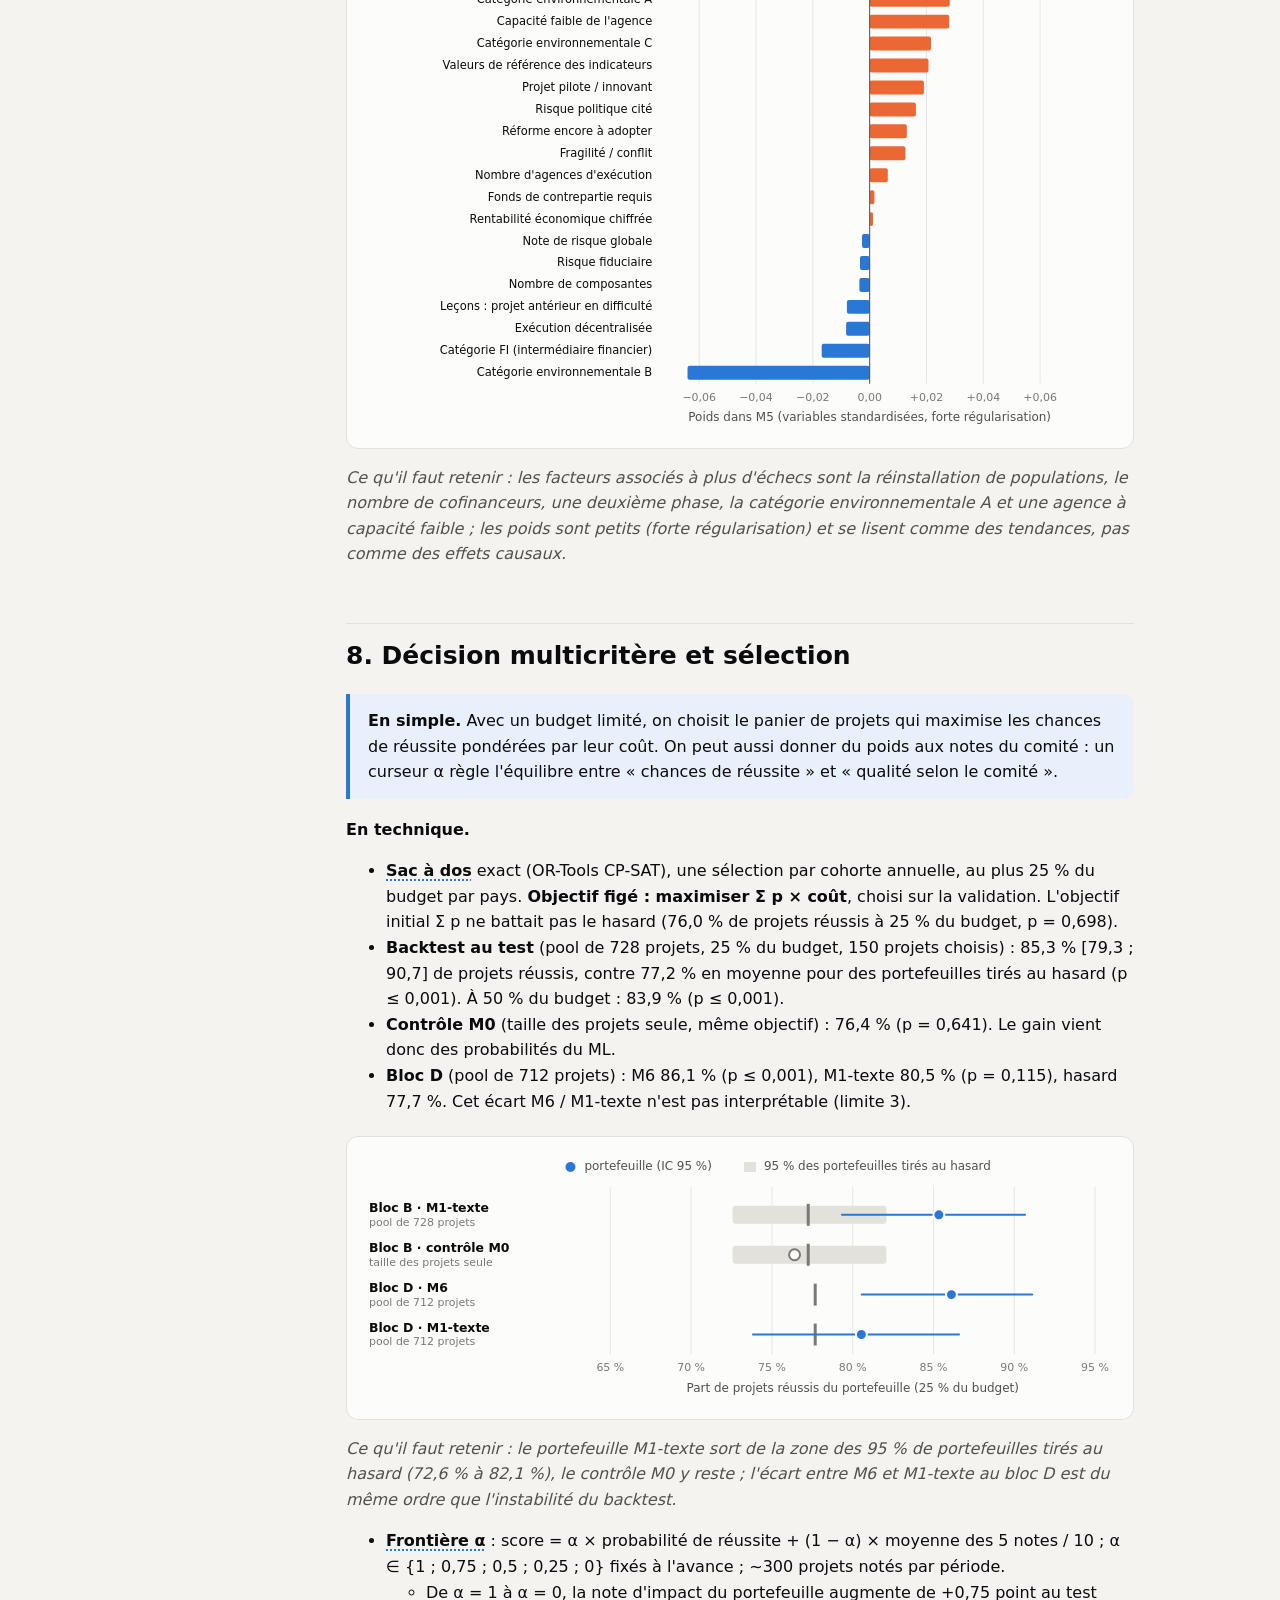
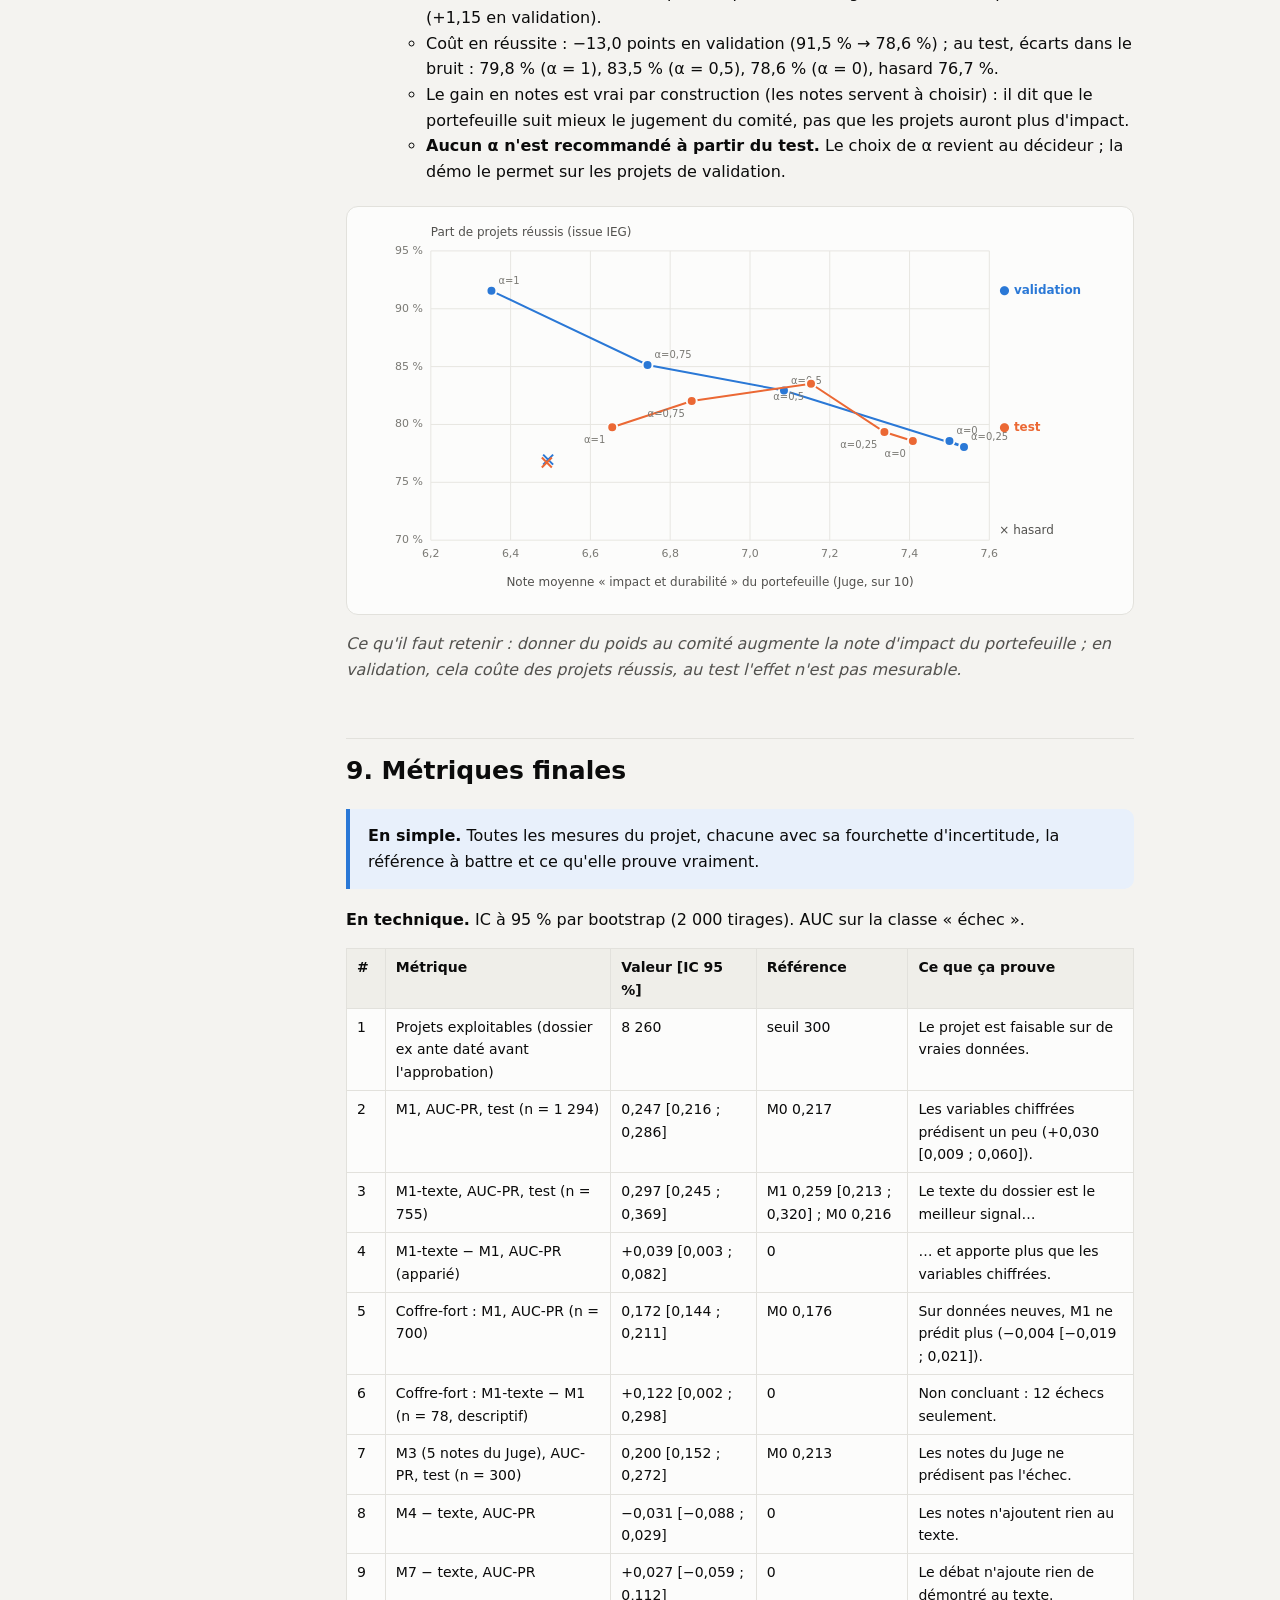
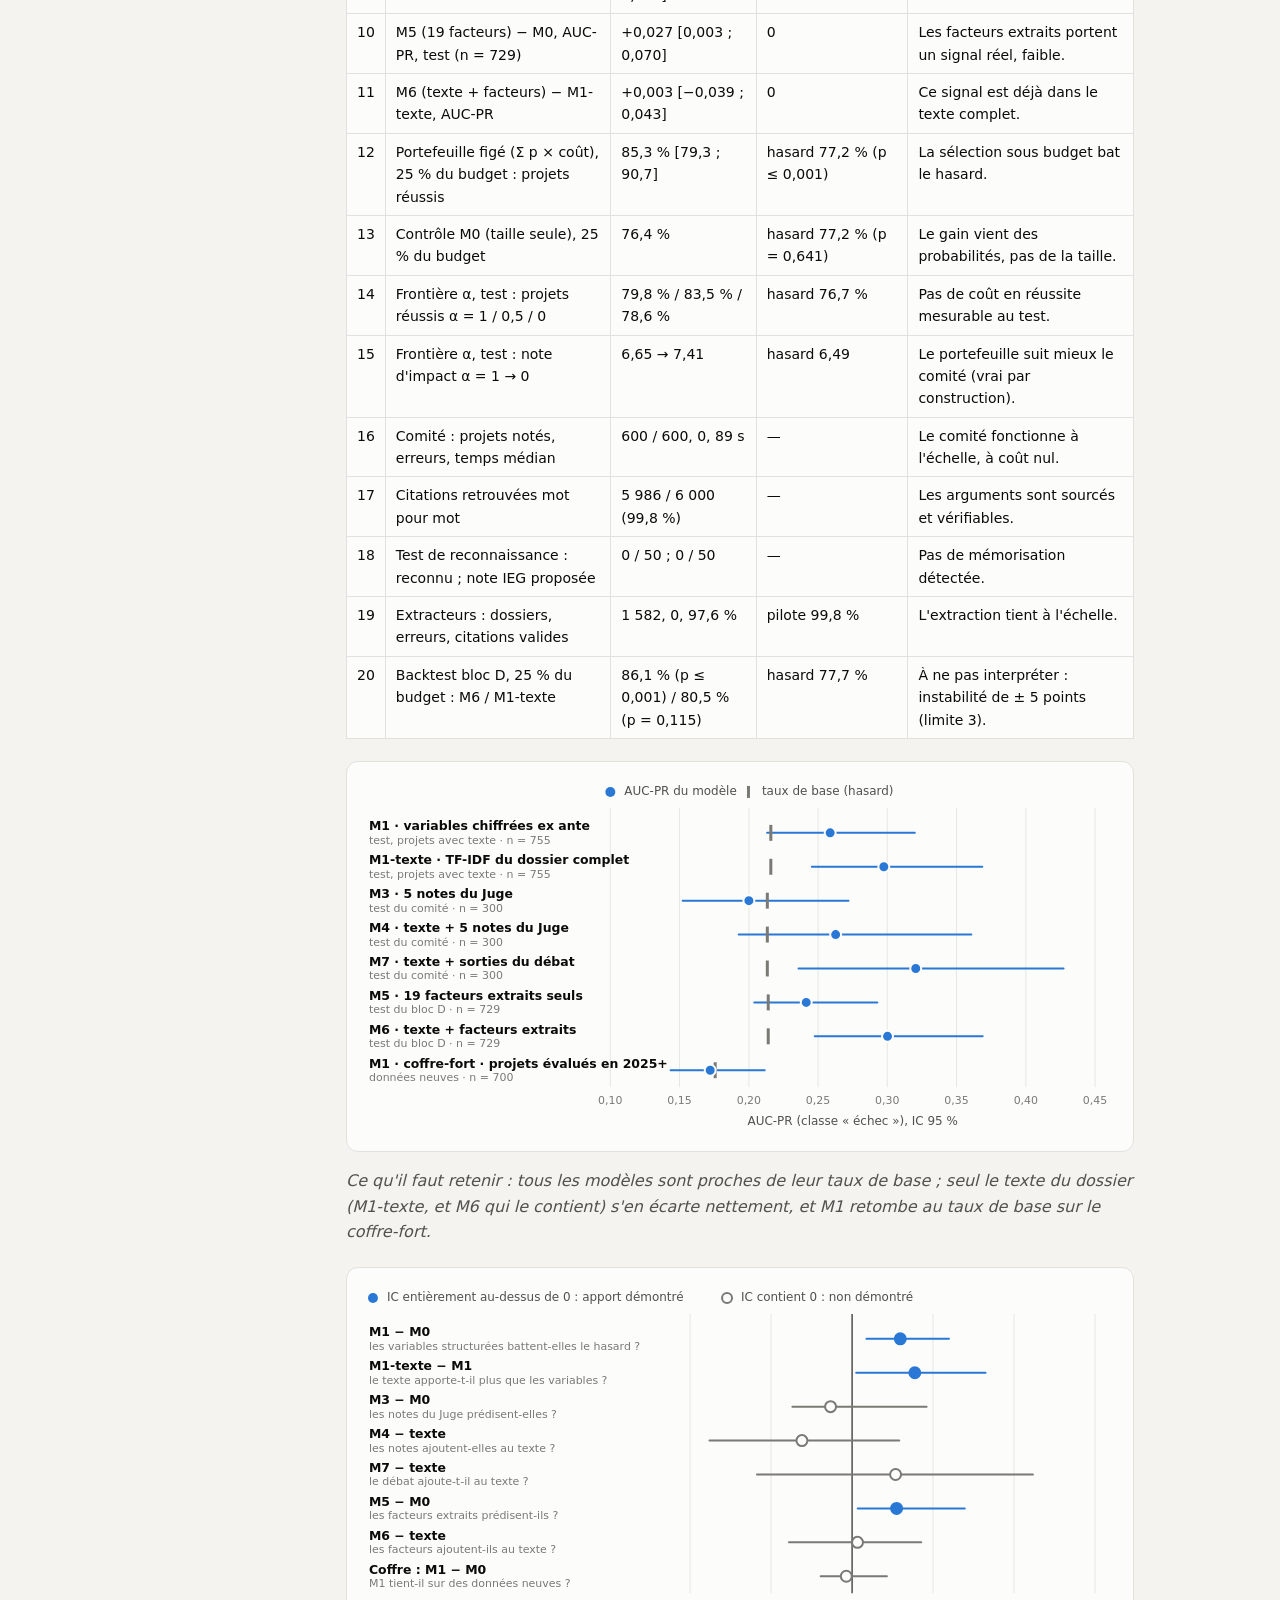
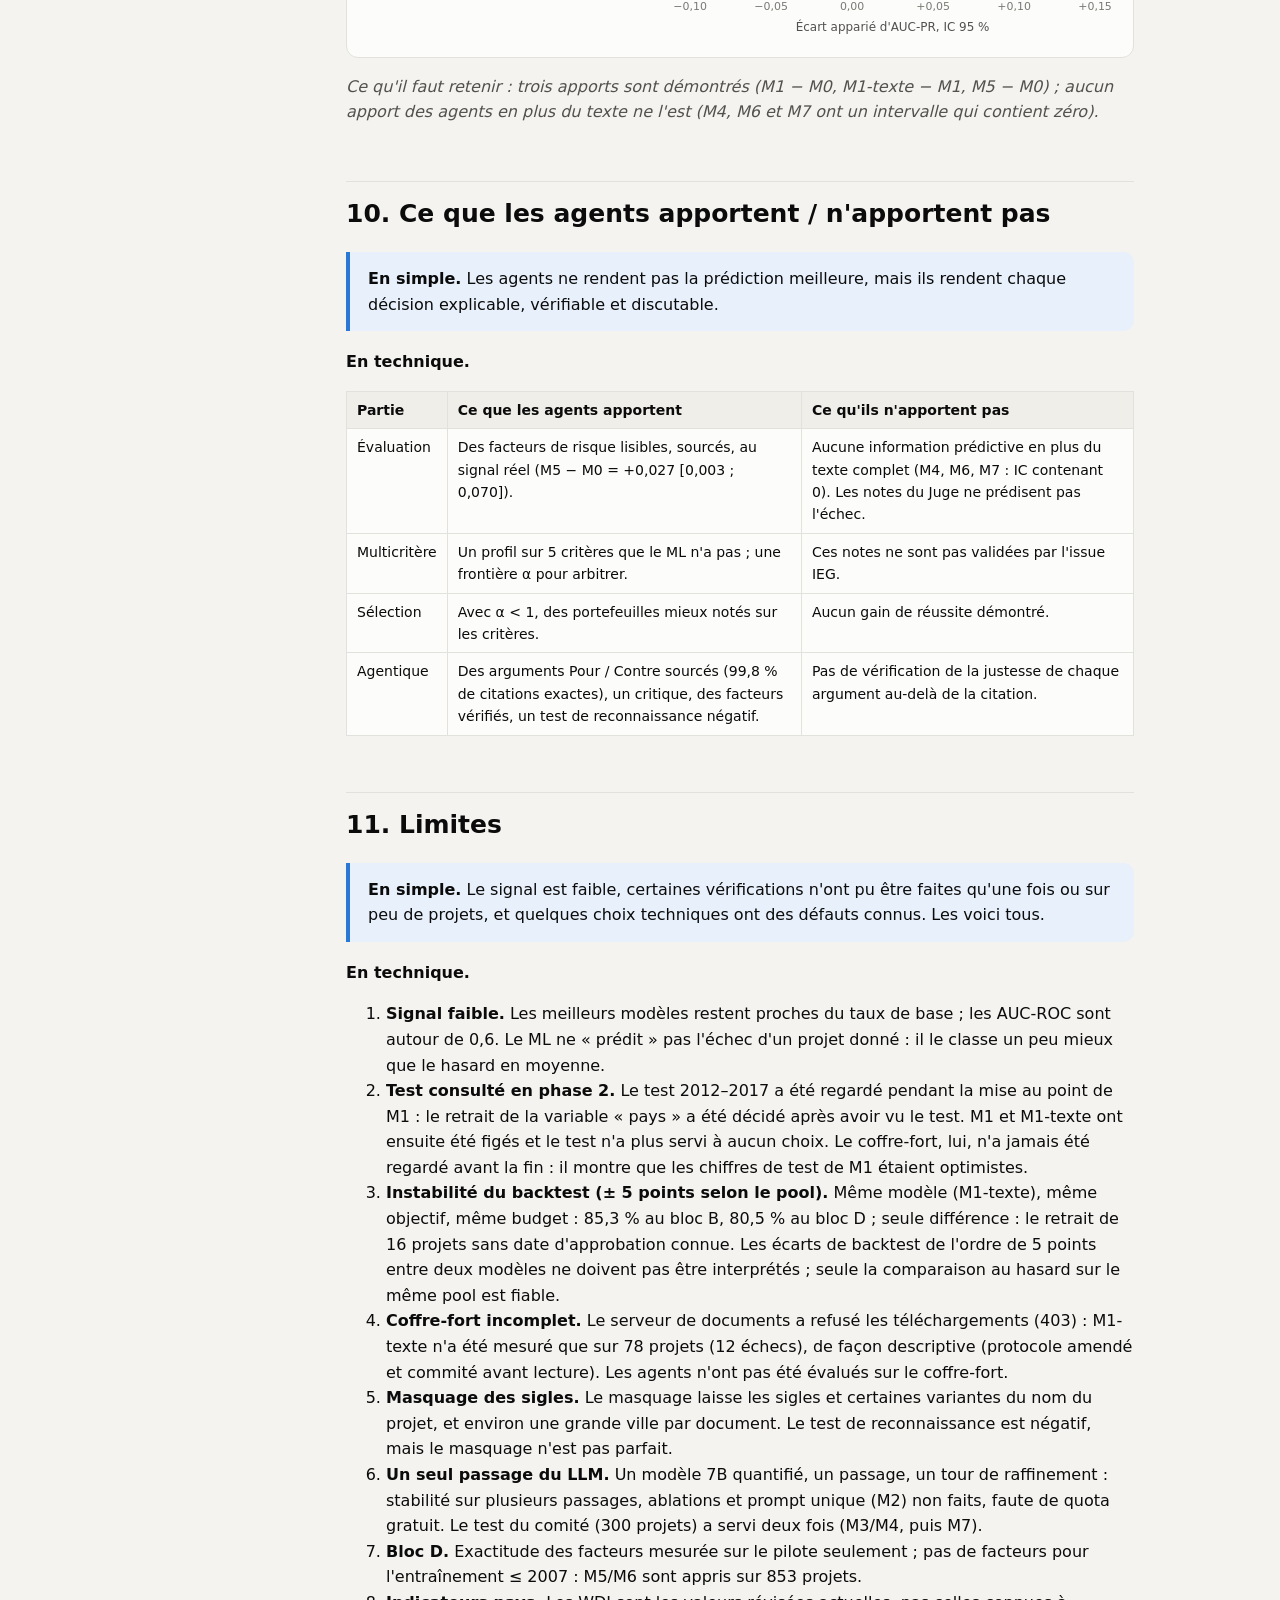
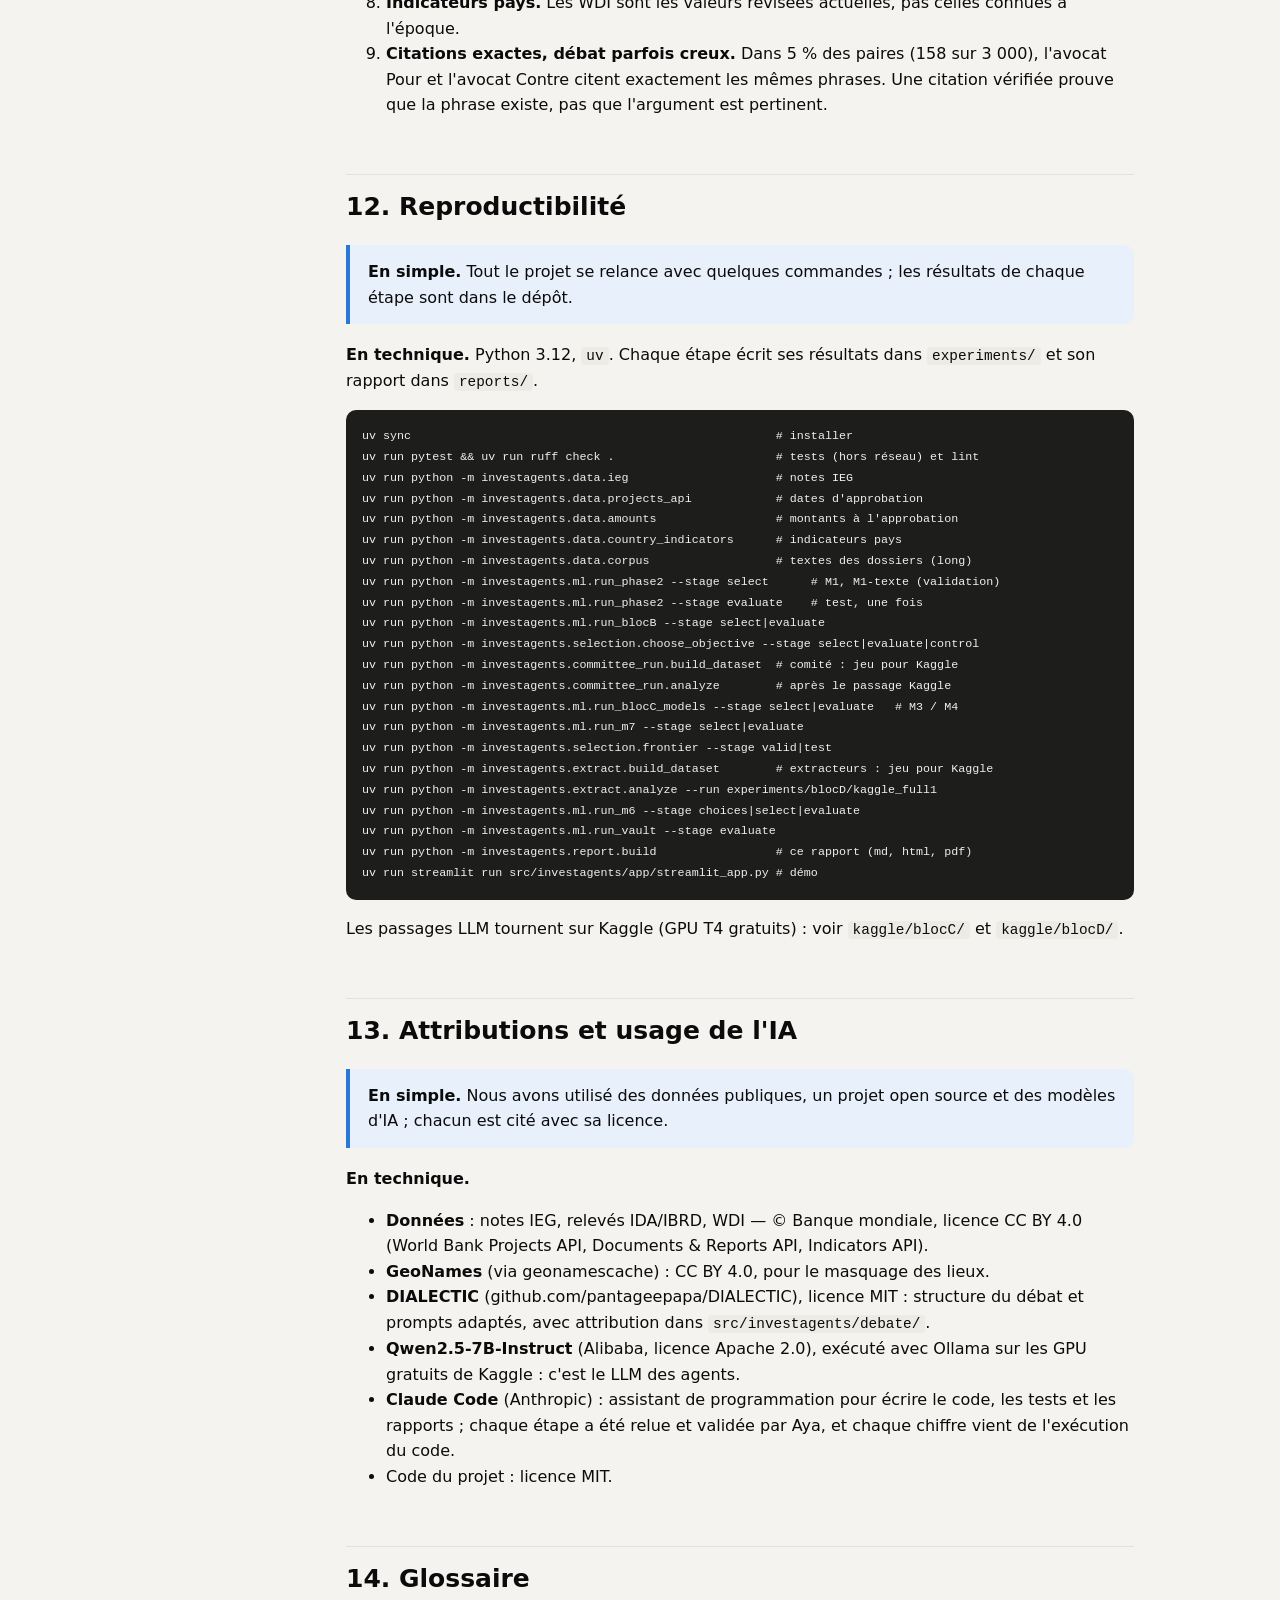
==== commit c0de5b92: "Accueil : fragilité du backtest sous le 85,3 % et vrai taux d'échec ; limite « mêmes phrases citées " ====
--- a/docs/rapport.html
+++ b/docs/rapport.html
@@ -95,8 +95,8 @@
 de résultats.</em></p>
 <div class="sommaire" id="sommaire"><strong>Sommaire</strong><ol start="0"><li><a href="#s-0">Résumé en une page</a></li><li><a href="#s-1">Contexte et question de recherche</a></li><li><a href="#s-2">Données</a></li><li><a href="#s-3">Anti-fuite</a></li><li><a href="#s-4">Protocole d&#x27;évaluation</a></li><li><a href="#s-5">Modèles ML</a></li><li><a href="#s-6">Agents juges (bloc C)</a></li><li><a href="#s-7">Agents extracteurs (bloc D)</a></li><li><a href="#s-8">Décision multicritère et sélection</a></li><li><a href="#s-9">Métriques finales</a></li><li><a href="#s-10">Ce que les agents apportent / n&#x27;apportent pas</a></li><li><a href="#s-11">Limites</a></li><li><a href="#s-12">Reproductibilité</a></li><li><a href="#s-13">Attributions et usage de l&#x27;IA</a></li><li><a href="#s-14">Glossaire</a></li></ol></div><h2 id="s-0">0. Résumé en une page</h2>
 <blockquote>
-<p><strong>En simple.</strong> La Banque mondiale finance des milliers de projets ; environ un sur quatre est jugé
-en échec une fois terminé. Nous avons demandé à des agents d'IA de lire le dossier écrit <em>avant</em>
+<p><strong>En simple.</strong> La Banque mondiale finance des milliers de projets ; 26,8 % des projets de notre
+recensement sont jugés en échec une fois terminés. Nous avons demandé à des agents d'IA de lire le dossier écrit <em>avant</em>
 le financement, de débattre du projet et de le noter, puis à un optimiseur de choisir quels
 projets financer avec un budget limité. Nous avons comparé tout cela à des modèles de machine
 learning classiques, sur des projets que personne n'avait regardés.</p>
@@ -680,6 +680,10 @@
 <li><strong>Bloc D.</strong> Exactitude des facteurs mesurée sur le pilote seulement ; pas de facteurs pour
 l'entraînement ≤ 2007 : M5/M6 sont appris sur 853 projets.</li>
 <li><strong>Indicateurs pays.</strong> Les WDI sont les valeurs révisées actuelles, pas celles connues à l'époque.</li>
+<li><strong>Citations exactes, débat parfois creux.</strong> Dans 5 % des paires
+(158 sur 3 000), l'avocat Pour et l'avocat Contre citent exactement
+les mêmes phrases. Une citation vérifiée prouve que la phrase existe, pas que l'argument est
+pertinent.</li>
 </ol>
 <h2 id="s-12">12. Reproductibilité</h2>
 <blockquote>
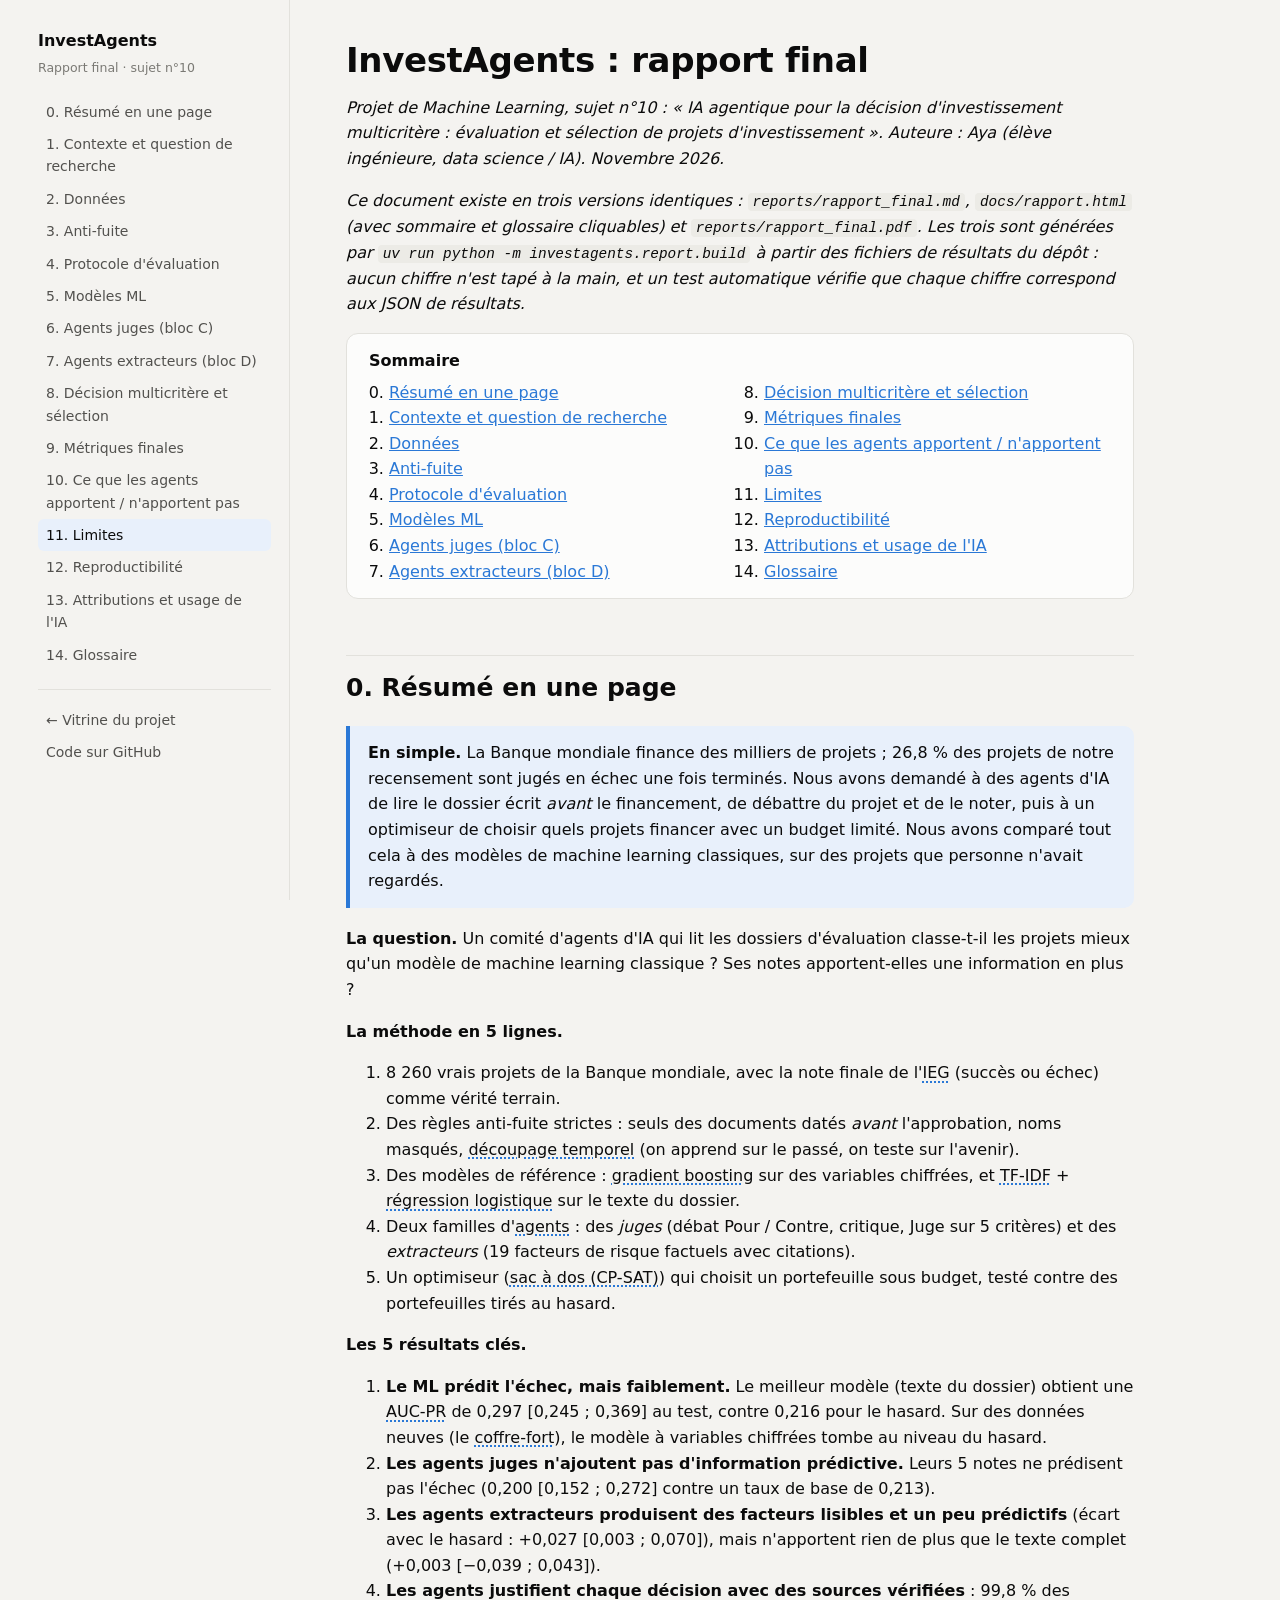
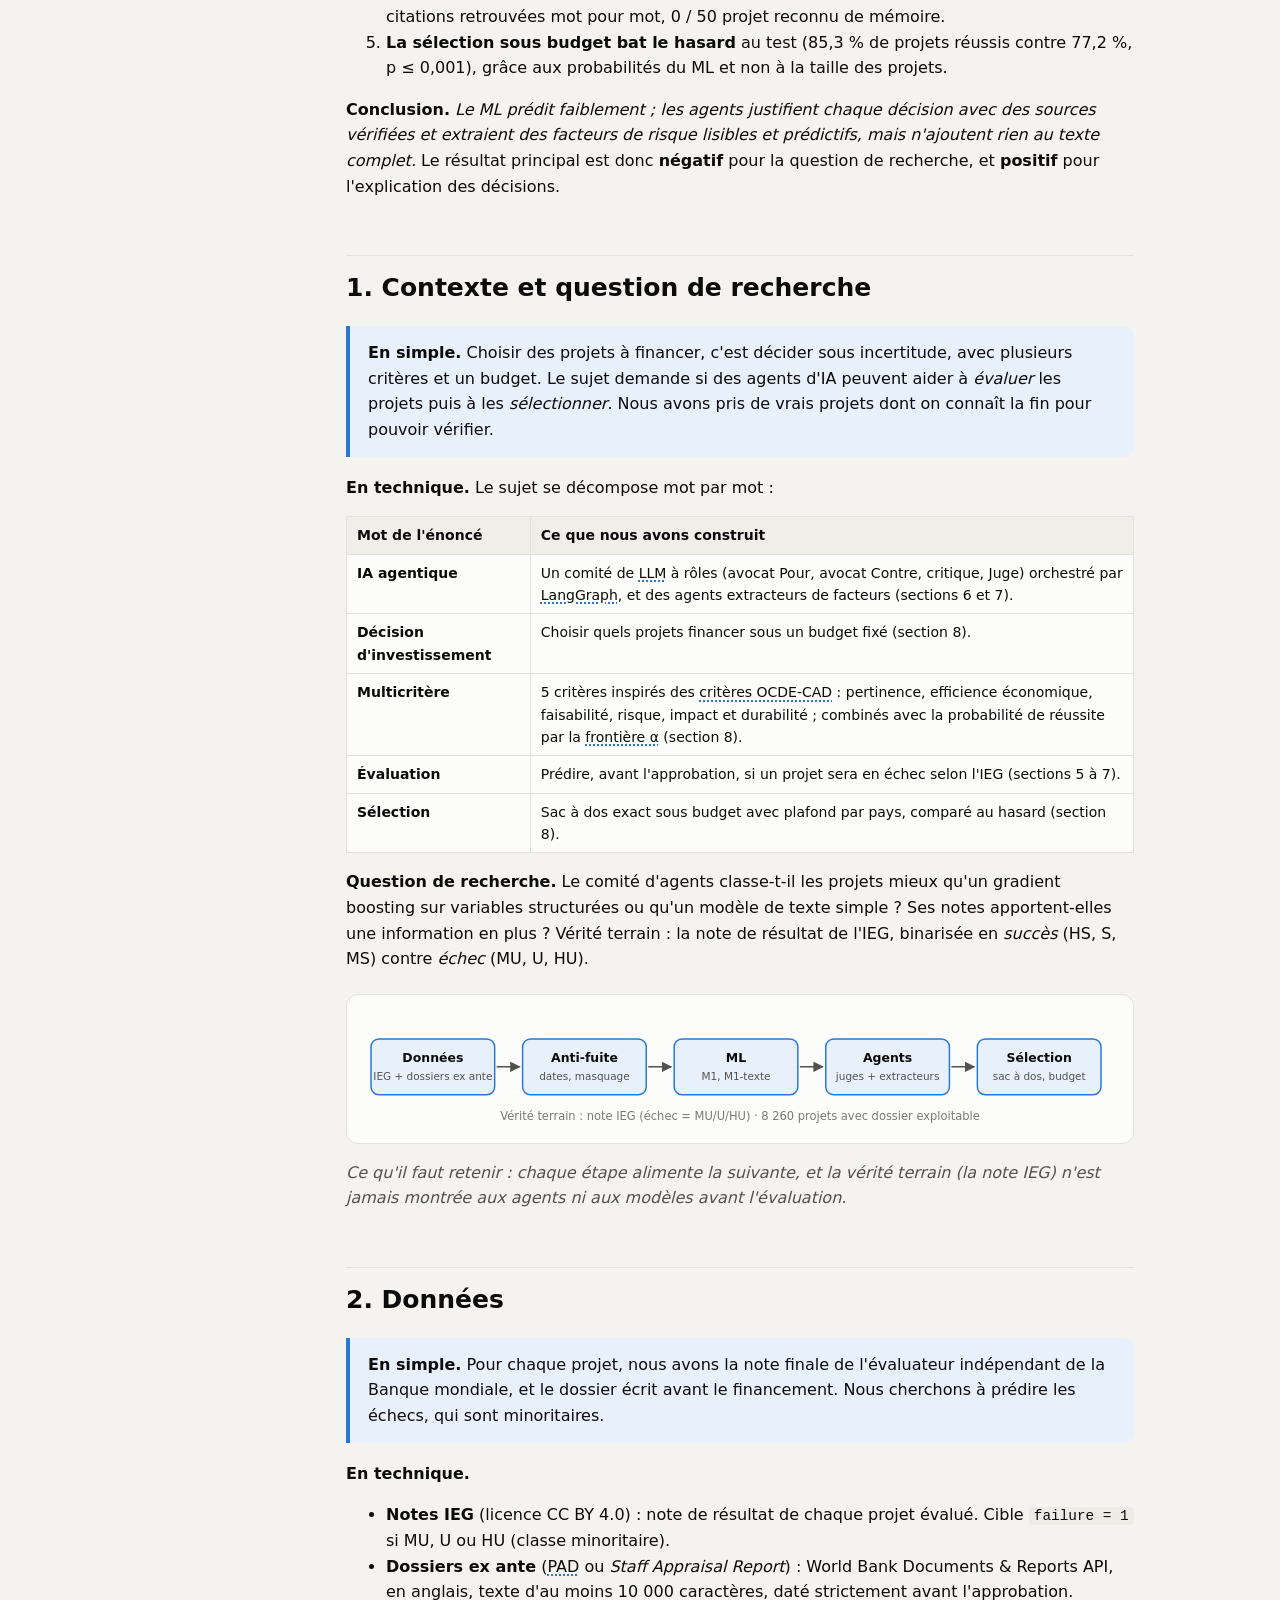
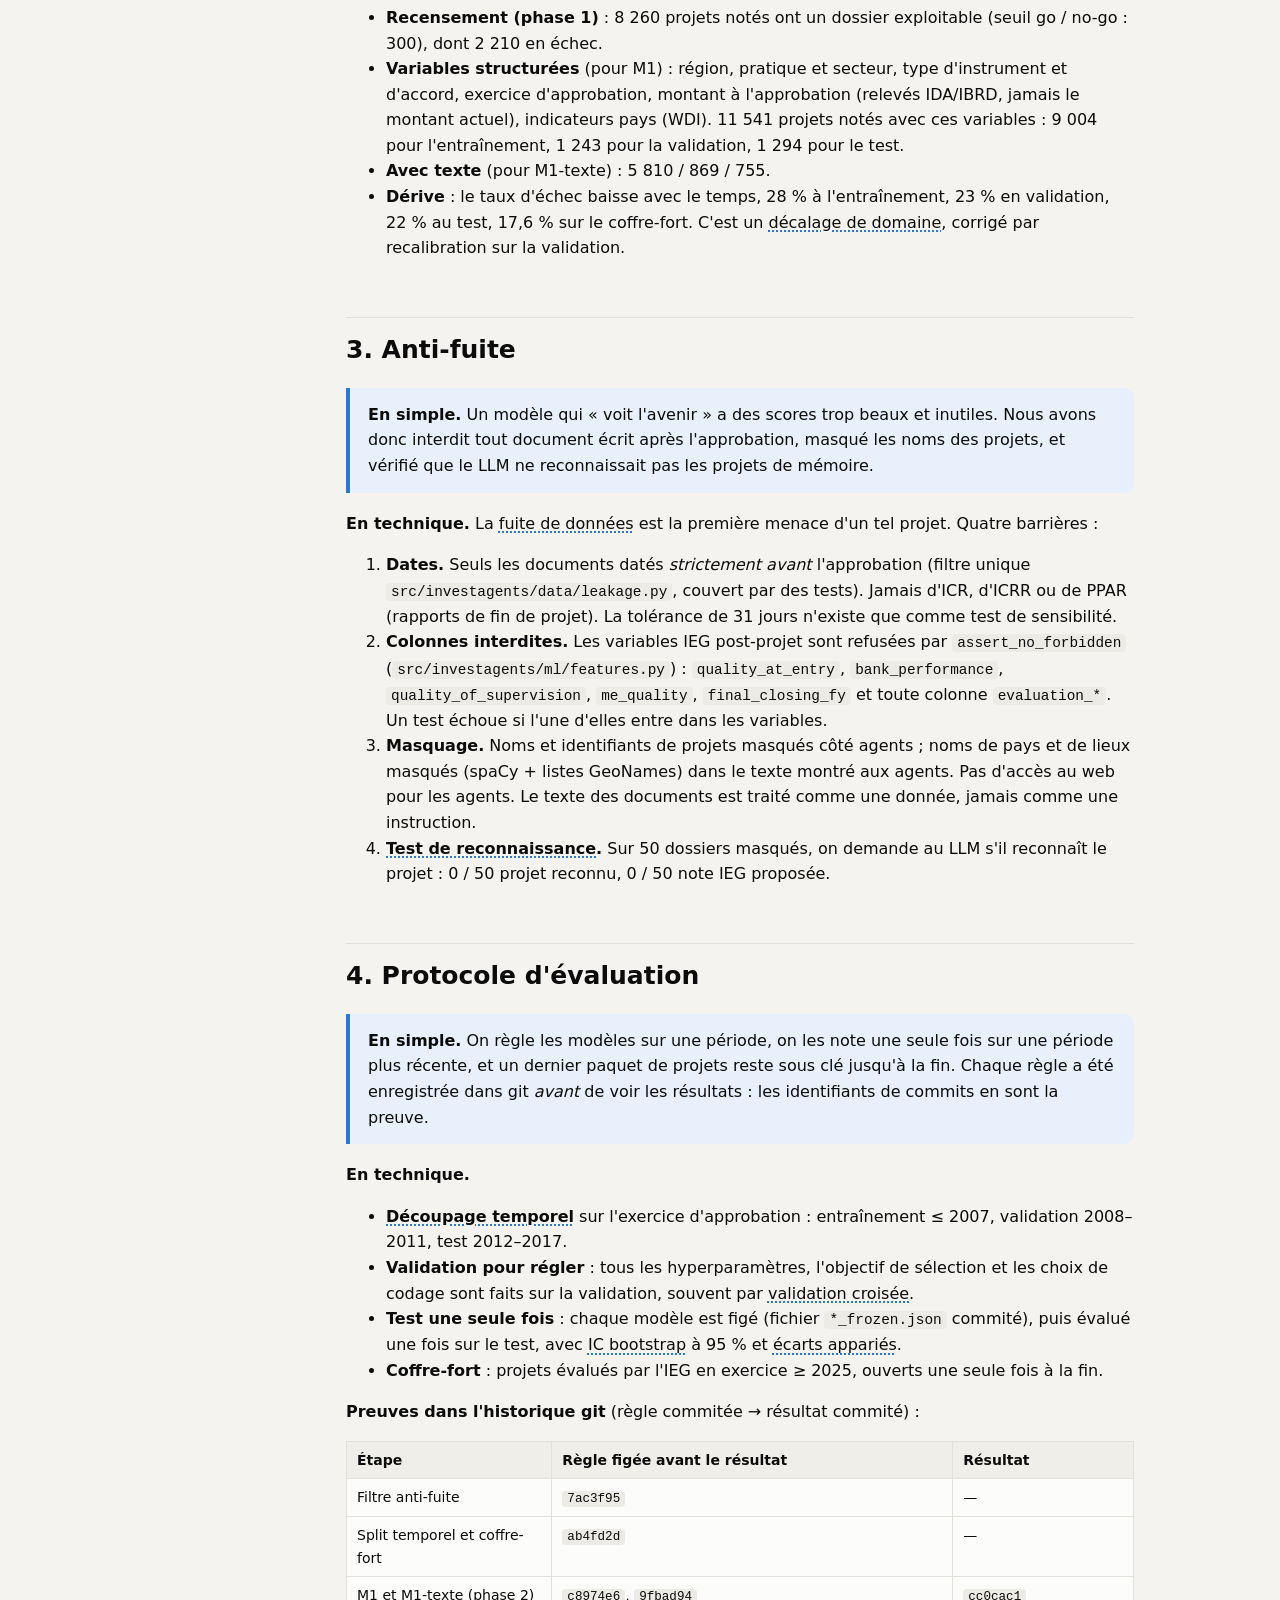
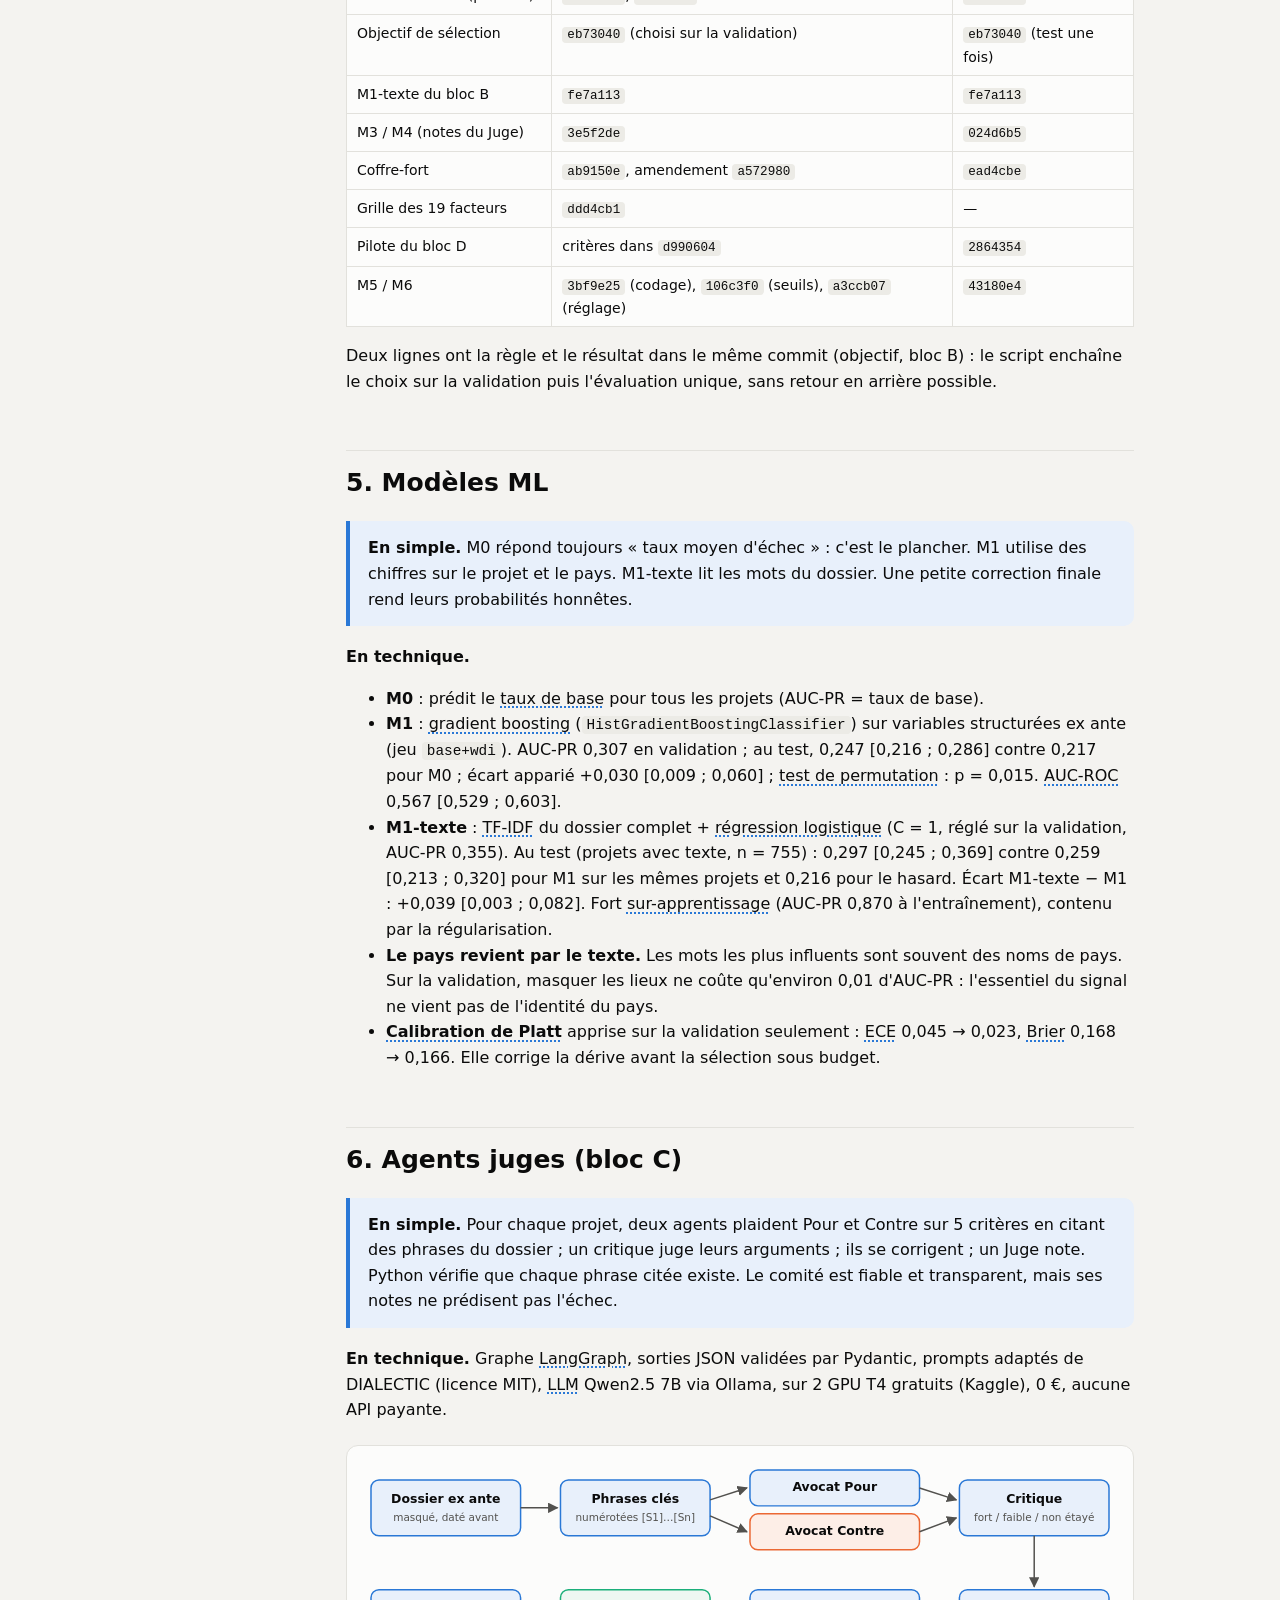
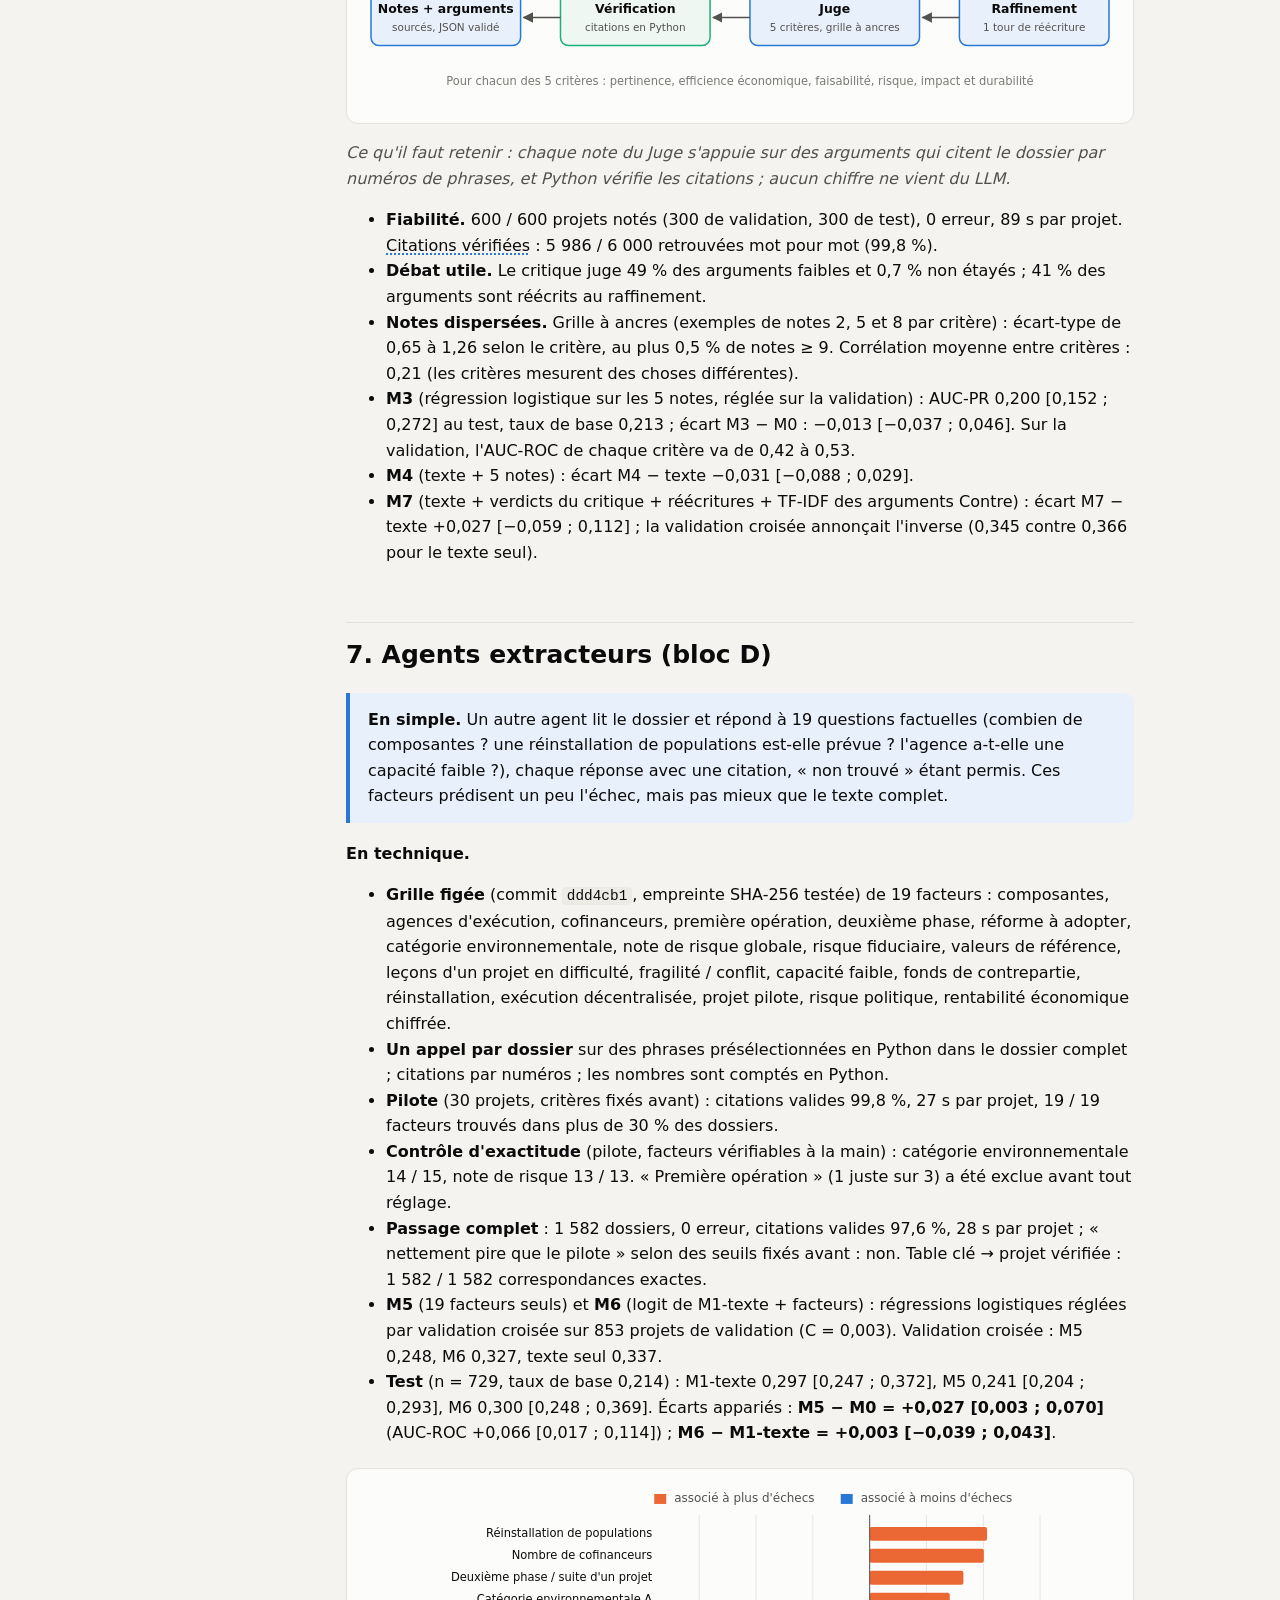
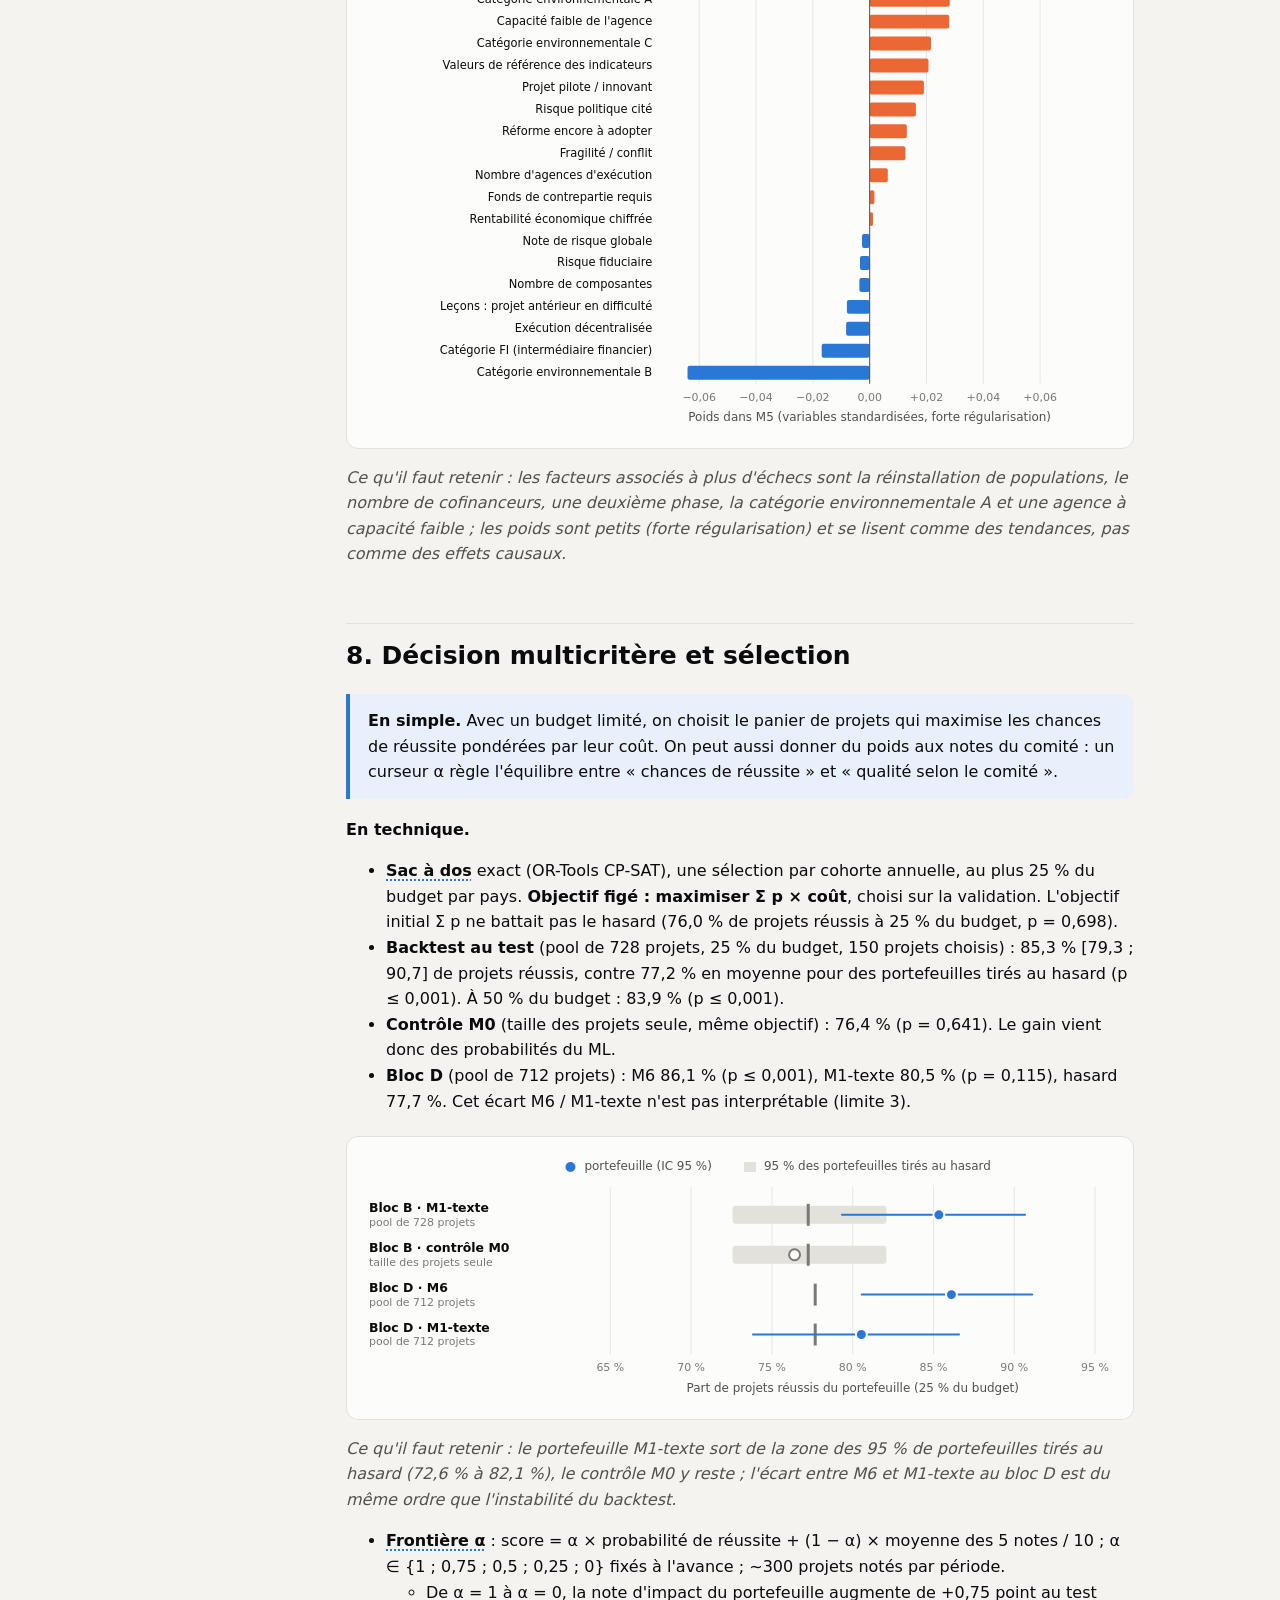
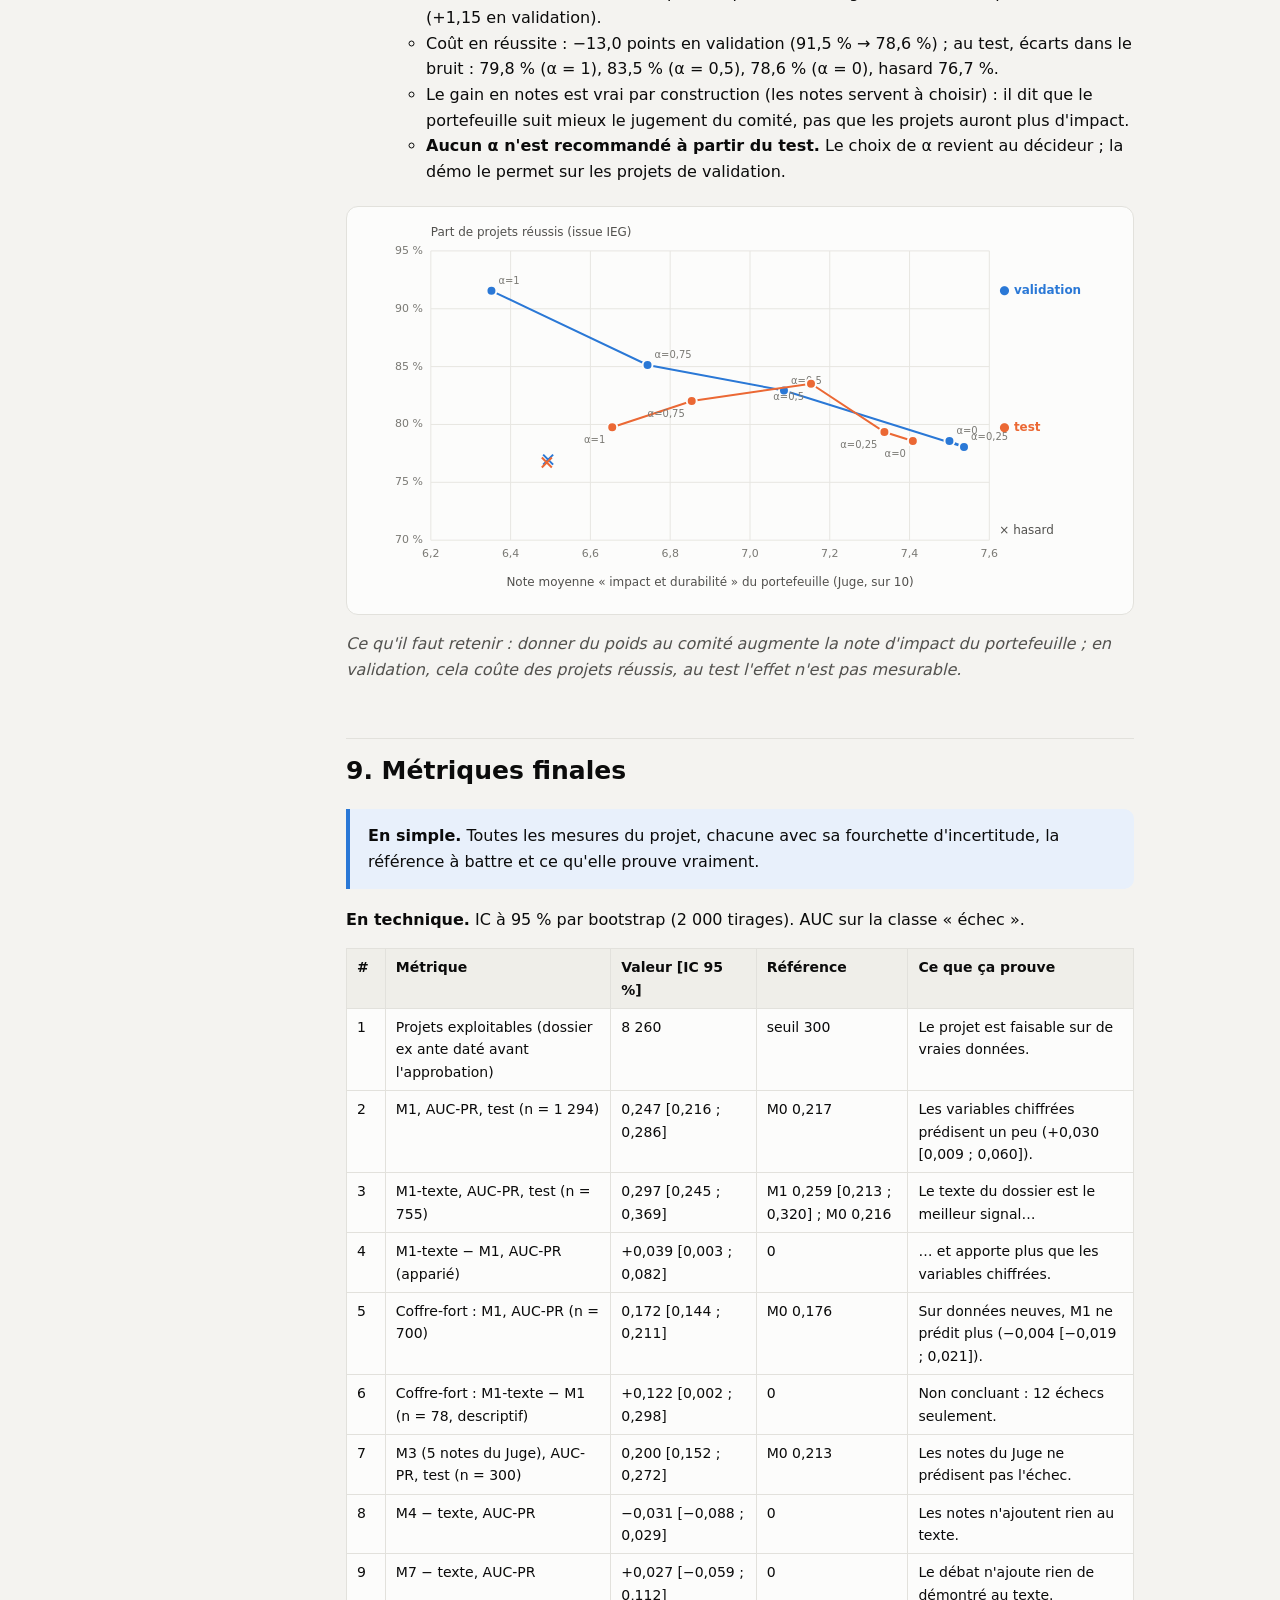
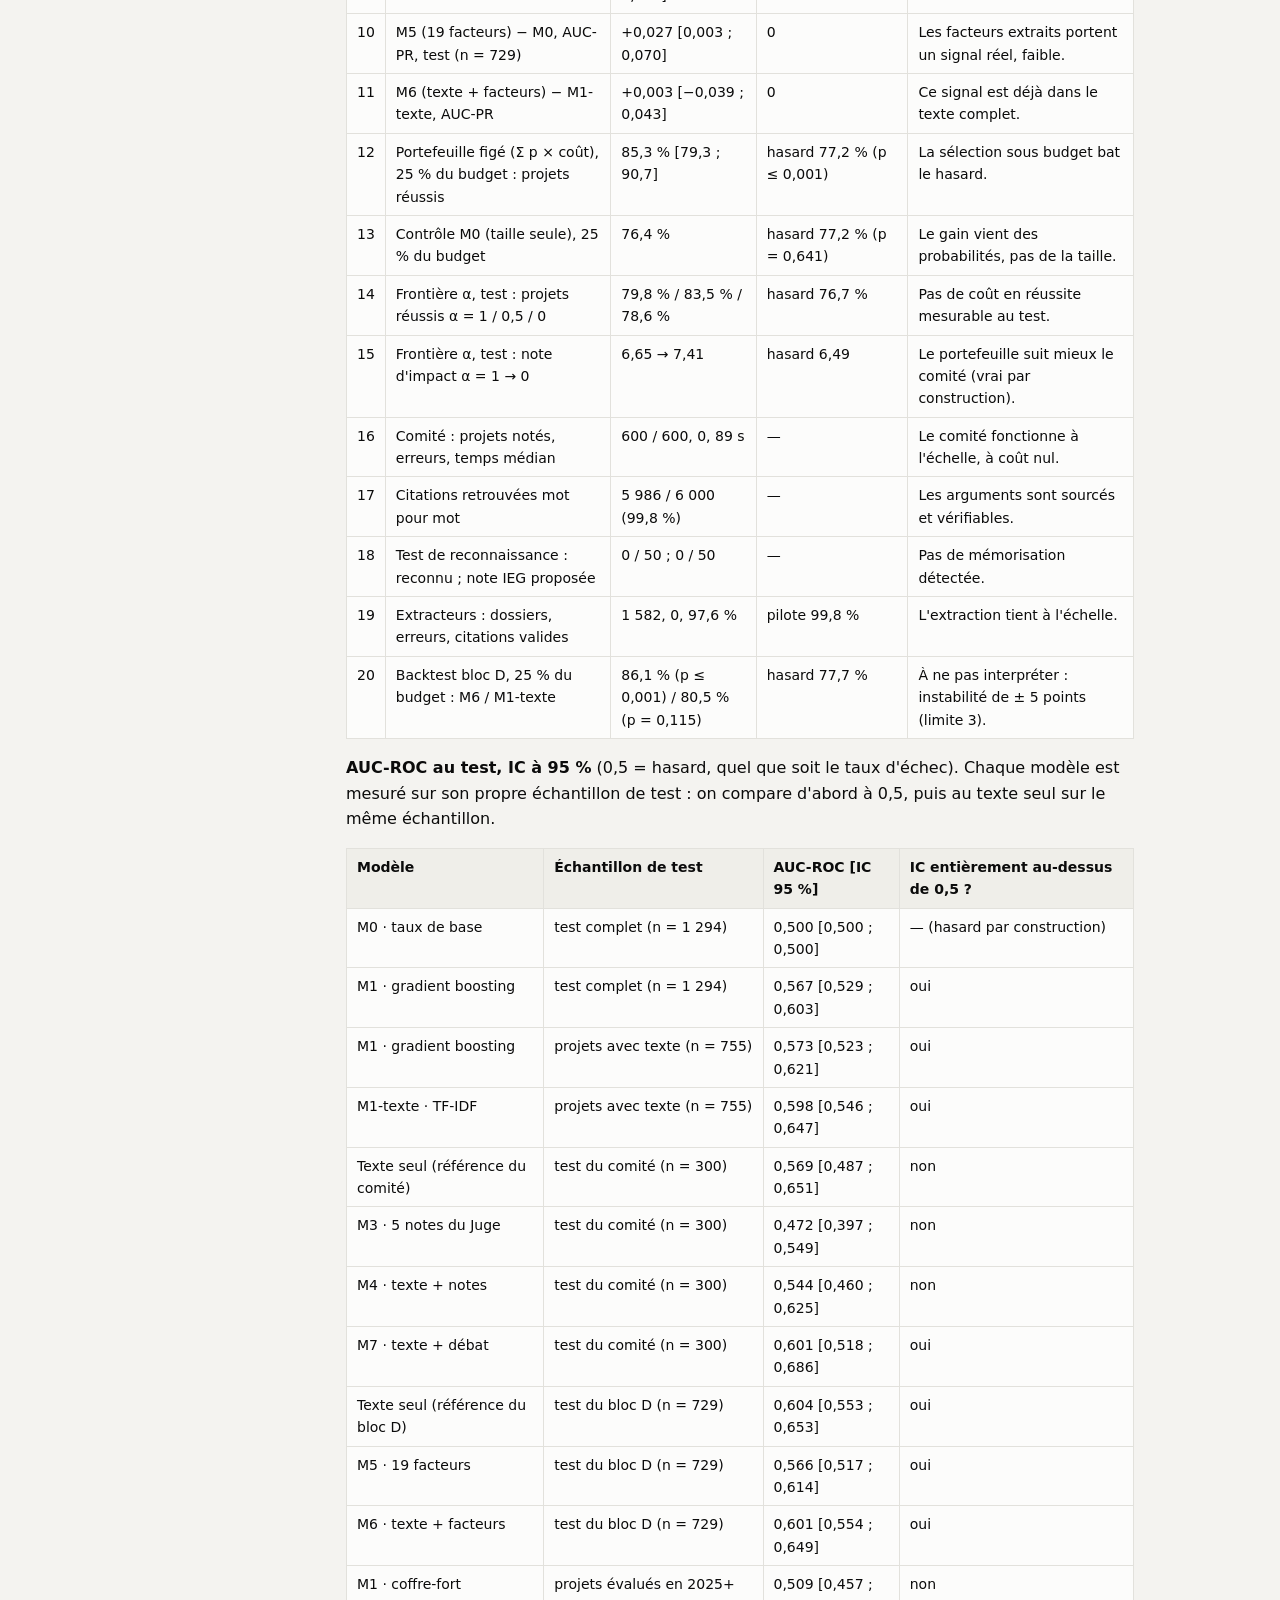
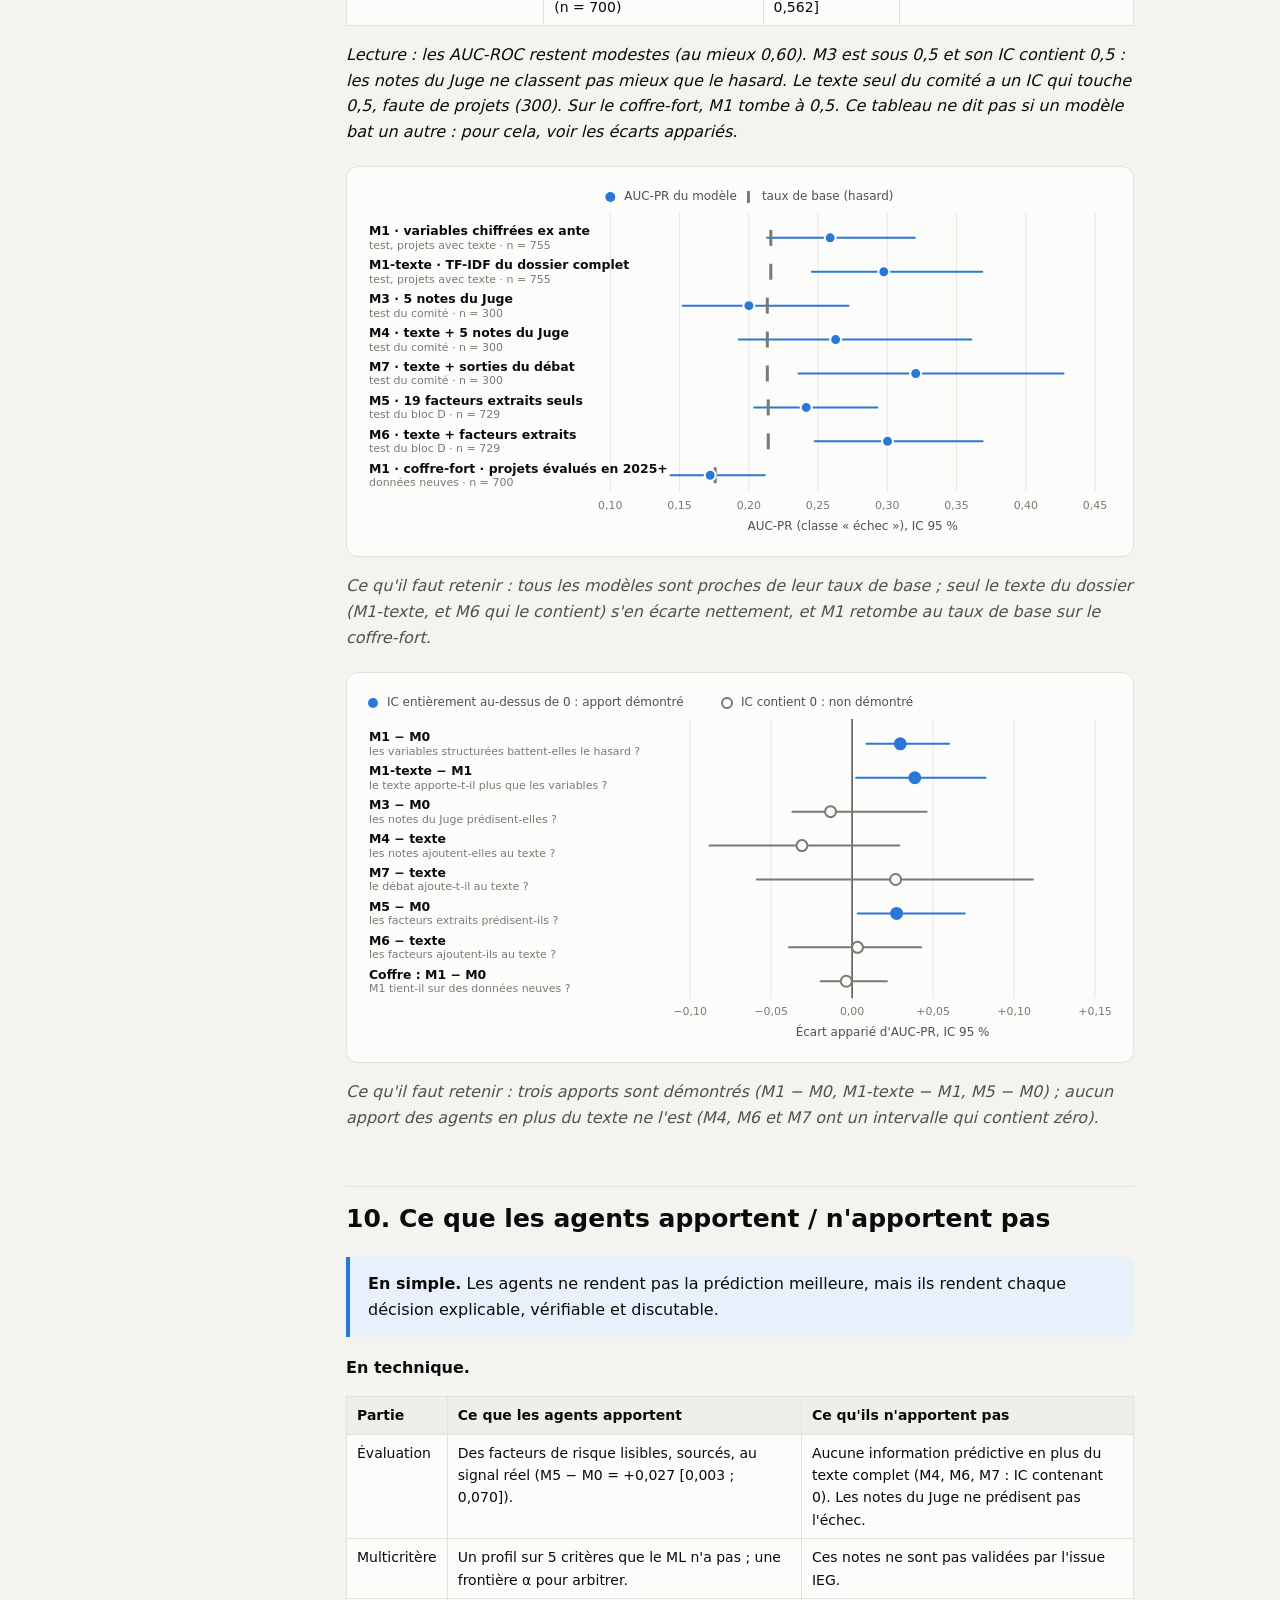
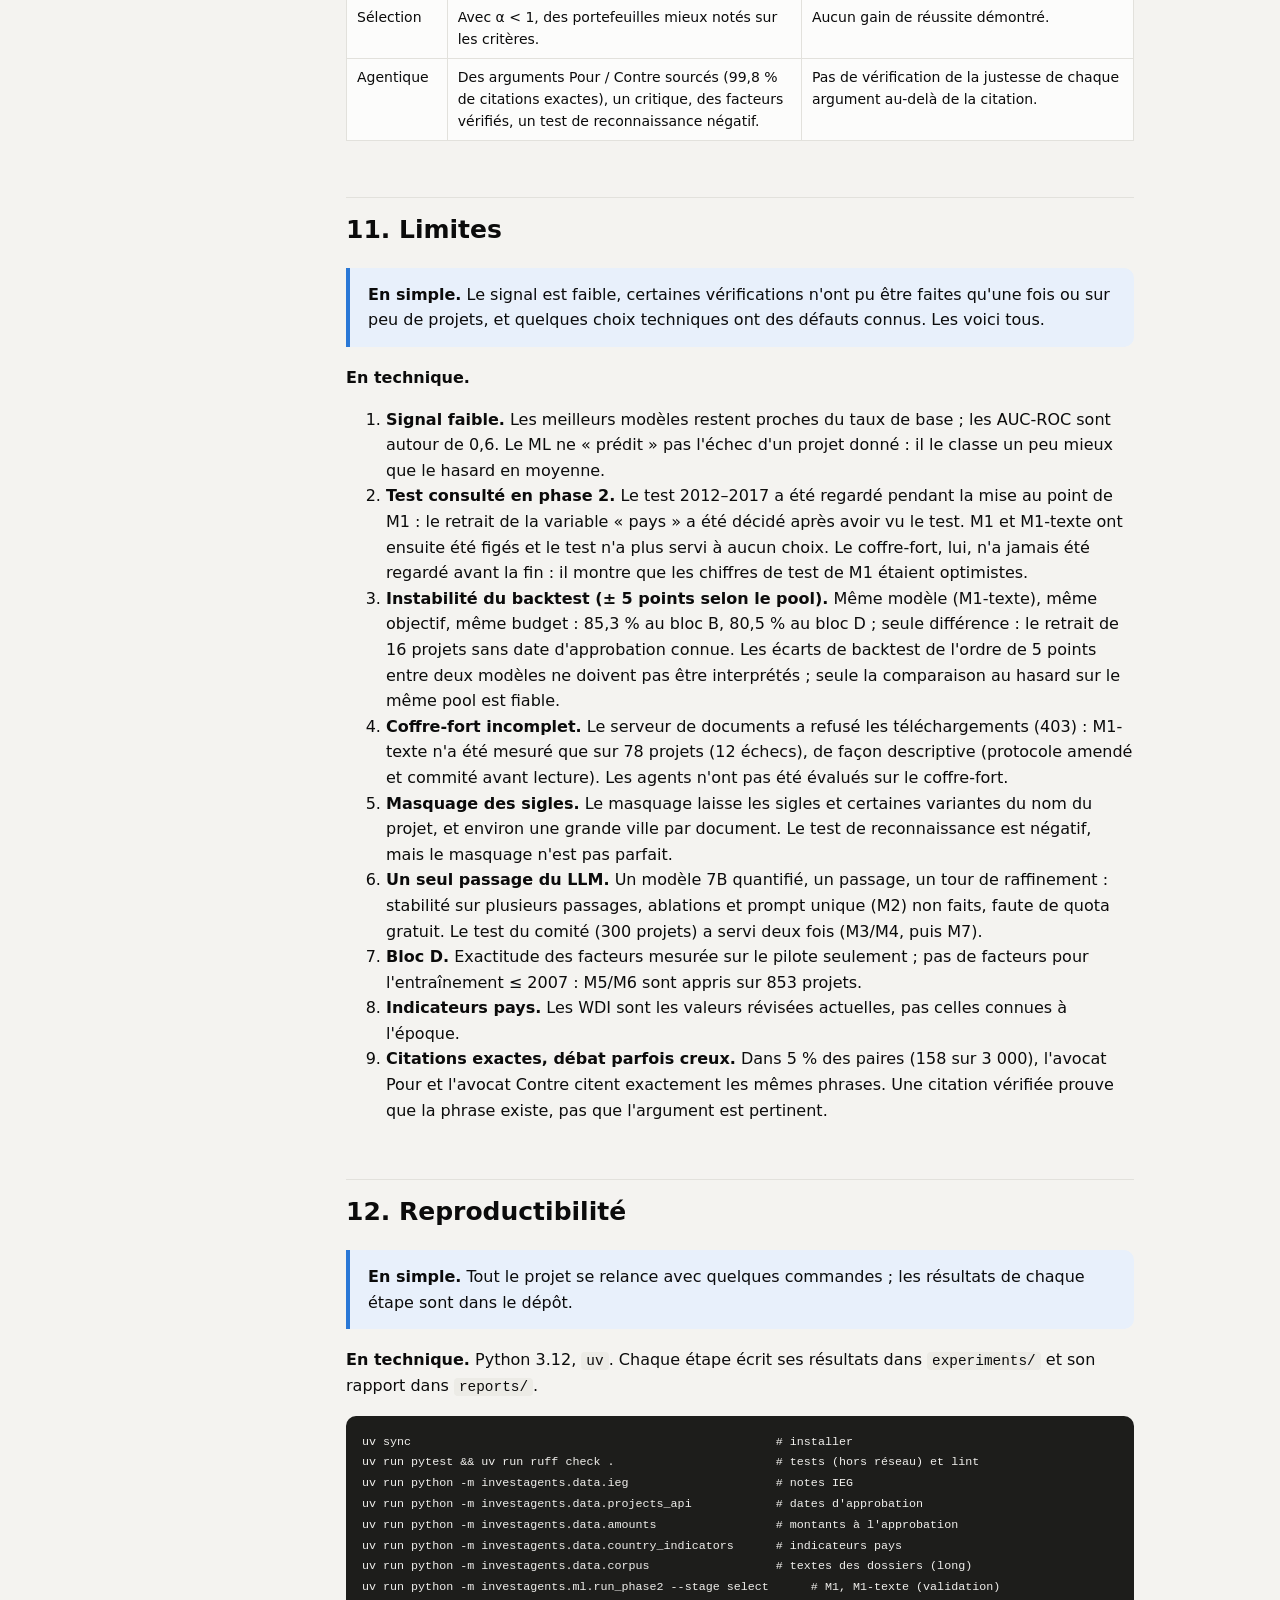
==== commit 14f742ae: "Tableau AUC-ROC (IC 95 %) au test pour M0, M1, M1-texte, M3, M4, M5, M6, M7 dans le rapport et le ré" ====
--- a/docs/rapport.html
+++ b/docs/rapport.html
@@ -604,6 +604,97 @@
 </tr>
 </tbody>
 </table>
+<p><strong>AUC-ROC au test, IC à 95 %</strong> (0,5 = hasard, quel que soit le taux d'échec). Chaque modèle est
+mesuré sur son propre échantillon de test : on compare d'abord à 0,5, puis au texte seul sur le
+même échantillon.</p>
+<table>
+<thead>
+<tr>
+<th>Modèle</th>
+<th>Échantillon de test</th>
+<th>AUC-ROC [IC 95 %]</th>
+<th>IC entièrement au-dessus de 0,5 ?</th>
+</tr>
+</thead>
+<tbody>
+<tr>
+<td>M0 · taux de base</td>
+<td>test complet (n = 1 294)</td>
+<td>0,500 [0,500 ; 0,500]</td>
+<td>— (hasard par construction)</td>
+</tr>
+<tr>
+<td>M1 · gradient boosting</td>
+<td>test complet (n = 1 294)</td>
+<td>0,567 [0,529 ; 0,603]</td>
+<td>oui</td>
+</tr>
+<tr>
+<td>M1 · gradient boosting</td>
+<td>projets avec texte (n = 755)</td>
+<td>0,573 [0,523 ; 0,621]</td>
+<td>oui</td>
+</tr>
+<tr>
+<td>M1-texte · TF-IDF</td>
+<td>projets avec texte (n = 755)</td>
+<td>0,598 [0,546 ; 0,647]</td>
+<td>oui</td>
+</tr>
+<tr>
+<td>Texte seul (référence du comité)</td>
+<td>test du comité (n = 300)</td>
+<td>0,569 [0,487 ; 0,651]</td>
+<td>non</td>
+</tr>
+<tr>
+<td>M3 · 5 notes du Juge</td>
+<td>test du comité (n = 300)</td>
+<td>0,472 [0,397 ; 0,549]</td>
+<td>non</td>
+</tr>
+<tr>
+<td>M4 · texte + notes</td>
+<td>test du comité (n = 300)</td>
+<td>0,544 [0,460 ; 0,625]</td>
+<td>non</td>
+</tr>
+<tr>
+<td>M7 · texte + débat</td>
+<td>test du comité (n = 300)</td>
+<td>0,601 [0,518 ; 0,686]</td>
+<td>oui</td>
+</tr>
+<tr>
+<td>Texte seul (référence du bloc D)</td>
+<td>test du bloc D (n = 729)</td>
+<td>0,604 [0,553 ; 0,653]</td>
+<td>oui</td>
+</tr>
+<tr>
+<td>M5 · 19 facteurs</td>
+<td>test du bloc D (n = 729)</td>
+<td>0,566 [0,517 ; 0,614]</td>
+<td>oui</td>
+</tr>
+<tr>
+<td>M6 · texte + facteurs</td>
+<td>test du bloc D (n = 729)</td>
+<td>0,601 [0,554 ; 0,649]</td>
+<td>oui</td>
+</tr>
+<tr>
+<td>M1 · coffre-fort</td>
+<td>projets évalués en 2025+ (n = 700)</td>
+<td>0,509 [0,457 ; 0,562]</td>
+<td>non</td>
+</tr>
+</tbody>
+</table>
+<p><em>Lecture : les AUC-ROC restent modestes (au mieux 0,60). M3 est sous 0,5 et son IC
+contient 0,5 : les notes du Juge ne classent pas mieux que le hasard. Le texte seul du comité a un
+IC qui touche 0,5, faute de projets (300). Sur le coffre-fort, M1 tombe à 0,5. Ce tableau ne dit
+pas si un modèle bat un autre : pour cela, voir les écarts appariés.</em></p>
 <figure><svg xmlns="http://www.w3.org/2000/svg" viewBox="0 0 760 362" width="760" height="362" role="img" aria-label="AUC-PR des modèles au test, avec IC 95 % et taux de base" font-family="system-ui, -apple-system, 'Segoe UI', Roboto, sans-serif"><title>AUC-PR des modèles au test, avec IC 95 % et taux de base</title><rect width="760" height="362" fill="#fcfcfb"/><line x1="250.0" x2="250.0" y1="32" y2="312" stroke="#e7e6e1"/><text x="250.0" y="326.0" font-size="11" fill="#7a7974" text-anchor="middle" font-weight="400" dominant-baseline="middle">0,10</text><line x1="319.4" x2="319.4" y1="32" y2="312" stroke="#e7e6e1"/><text x="319.4" y="326.0" font-size="11" fill="#7a7974" text-anchor="middle" font-weight="400" dominant-baseline="middle">0,15</text><line x1="388.9" x2="388.9" y1="32" y2="312" stroke="#e7e6e1"/><text x="388.9" y="326.0" font-size="11" fill="#7a7974" text-anchor="middle" font-weight="400" dominant-baseline="middle">0,20</text><line x1="458.3" x2="458.3" y1="32" y2="312" stroke="#e7e6e1"/><text x="458.3" y="326.0" font-size="11" fill="#7a7974" text-anchor="middle" font-weight="400" dominant-baseline="middle">0,25</text><line x1="527.7" x2="527.7" y1="32" y2="312" stroke="#e7e6e1"/><text x="527.7" y="326.0" font-size="11" fill="#7a7974" text-anchor="middle" font-weight="400" dominant-baseline="middle">0,30</text><line x1="597.1" x2="597.1" y1="32" y2="312" stroke="#e7e6e1"/><text x="597.1" y="326.0" font-size="11" fill="#7a7974" text-anchor="middle" font-weight="400" dominant-baseline="middle">0,35</text><line x1="666.6" x2="666.6" y1="32" y2="312" stroke="#e7e6e1"/><text x="666.6" y="326.0" font-size="11" fill="#7a7974" text-anchor="middle" font-weight="400" dominant-baseline="middle">0,40</text><line x1="736.0" x2="736.0" y1="32" y2="312" stroke="#e7e6e1"/><text x="736.0" y="326.0" font-size="11" fill="#7a7974" text-anchor="middle" font-weight="400" dominant-baseline="middle">0,45</text><text x="493.0" y="346.0" font-size="12" fill="#52514e" text-anchor="middle" font-weight="400" dominant-baseline="middle">AUC-PR (classe « échec »), IC 95 %</text><circle cx="250" cy="16" r="5" fill="#2a78d6"/><text x="264.0" y="16.0" font-size="12" fill="#52514e" text-anchor="start" font-weight="400" dominant-baseline="middle">AUC-PR du modèle</text><rect x="388" y="16" width="3" height="12" transform="translate(-1,-6)" fill="#7a7974"/><text x="402.0" y="16.0" font-size="12" fill="#52514e" text-anchor="start" font-weight="400" dominant-baseline="middle">taux de base (hasard)</text><text x="8.0" y="51.0" font-size="12.5" fill="#0b0b0b" text-anchor="start" font-weight="600" dominant-baseline="middle">M1 · variables chiffrées ex ante</text><text x="8.0" y="65.0" font-size="11" fill="#7a7974" text-anchor="start" font-weight="400" dominant-baseline="middle">test, projets avec texte · n = 755</text><line x1="407.2" x2="555.3" y1="57.0" y2="57.0" stroke="#2a78d6" stroke-width="2" stroke-linecap="round"/><rect x="409.4" y="49.0" width="3" height="16" fill="#7a7974"><title>taux de base 0,216</title></rect><circle cx="470.4" cy="57.0" r="5.5" fill="#2a78d6" stroke="#fcfcfb" stroke-width="2"><title>M1 · variables chiffrées ex ante : 0,259 [0,213 ; 0,320], taux de base 0,216</title></circle><text x="8.0" y="85.0" font-size="12.5" fill="#0b0b0b" text-anchor="start" font-weight="600" dominant-baseline="middle">M1-texte · TF-IDF du dossier complet</text><text x="8.0" y="99.0" font-size="11" fill="#7a7974" text-anchor="start" font-weight="400" dominant-baseline="middle">test, projets avec texte · n = 755</text><line x1="452.0" x2="622.9" y1="91.0" y2="91.0" stroke="#2a78d6" stroke-width="2" stroke-linecap="round"/><rect x="409.4" y="83.0" width="3" height="16" fill="#7a7974"><title>taux de base 0,216</title></rect><circle cx="524.2" cy="91.0" r="5.5" fill="#2a78d6" stroke="#fcfcfb" stroke-width="2"><title>M1-texte · TF-IDF du dossier complet : 0,297 [0,245 ; 0,369], taux de base 0,216</title></circle><text x="8.0" y="119.0" font-size="12.5" fill="#0b0b0b" text-anchor="start" font-weight="600" dominant-baseline="middle">M3 · 5 notes du Juge</text><text x="8.0" y="133.0" font-size="11" fill="#7a7974" text-anchor="start" font-weight="400" dominant-baseline="middle">test du comité · n = 300</text><line x1="322.5" x2="488.8" y1="125.0" y2="125.0" stroke="#2a78d6" stroke-width="2" stroke-linecap="round"/><rect x="405.9" y="117.0" width="3" height="16" fill="#7a7974"><title>taux de base 0,213</title></rect><circle cx="388.9" cy="125.0" r="5.5" fill="#2a78d6" stroke="#fcfcfb" stroke-width="2"><title>M3 · 5 notes du Juge : 0,200 [0,152 ; 0,272], taux de base 0,213</title></circle><text x="8.0" y="153.0" font-size="12.5" fill="#0b0b0b" text-anchor="start" font-weight="600" dominant-baseline="middle">M4 · texte + 5 notes du Juge</text><text x="8.0" y="167.0" font-size="11" fill="#7a7974" text-anchor="start" font-weight="400" dominant-baseline="middle">test du comité · n = 300</text><line x1="378.7" x2="612.0" y1="159.0" y2="159.0" stroke="#2a78d6" stroke-width="2" stroke-linecap="round"/><rect x="405.9" y="151.0" width="3" height="16" fill="#7a7974"><title>taux de base 0,213</title></rect><circle cx="475.9" cy="159.0" r="5.5" fill="#2a78d6" stroke="#fcfcfb" stroke-width="2"><title>M4 · texte + 5 notes du Juge : 0,263 [0,193 ; 0,361], taux de base 0,213</title></circle><text x="8.0" y="187.0" font-size="12.5" fill="#0b0b0b" text-anchor="start" font-weight="600" dominant-baseline="middle">M7 · texte + sorties du débat</text><text x="8.0" y="201.0" font-size="11" fill="#7a7974" text-anchor="start" font-weight="400" dominant-baseline="middle">test du comité · n = 300</text><line x1="438.7" x2="704.4" y1="193.0" y2="193.0" stroke="#2a78d6" stroke-width="2" stroke-linecap="round"/><rect x="405.9" y="185.0" width="3" height="16" fill="#7a7974"><title>taux de base 0,213</title></rect><circle cx="556.2" cy="193.0" r="5.5" fill="#2a78d6" stroke="#fcfcfb" stroke-width="2"><title>M7 · texte + sorties du débat : 0,321 [0,236 ; 0,427], taux de base 0,213</title></circle><text x="8.0" y="221.0" font-size="12.5" fill="#0b0b0b" text-anchor="start" font-weight="600" dominant-baseline="middle">M5 · 19 facteurs extraits seuls</text><text x="8.0" y="235.0" font-size="11" fill="#7a7974" text-anchor="start" font-weight="400" dominant-baseline="middle">test du bloc D · n = 729</text><line x1="394.3" x2="517.7" y1="227.0" y2="227.0" stroke="#2a78d6" stroke-width="2" stroke-linecap="round"/><rect x="406.8" y="219.0" width="3" height="16" fill="#7a7974"><title>taux de base 0,214</title></rect><circle cx="446.4" cy="227.0" r="5.5" fill="#2a78d6" stroke="#fcfcfb" stroke-width="2"><title>M5 · 19 facteurs extraits seuls : 0,241 [0,204 ; 0,293], taux de base 0,214</title></circle><text x="8.0" y="255.0" font-size="12.5" fill="#0b0b0b" text-anchor="start" font-weight="600" dominant-baseline="middle">M6 · texte + facteurs extraits</text><text x="8.0" y="269.0" font-size="11" fill="#7a7974" text-anchor="start" font-weight="400" dominant-baseline="middle">test du bloc D · n = 729</text><line x1="454.9" x2="623.3" y1="261.0" y2="261.0" stroke="#2a78d6" stroke-width="2" stroke-linecap="round"/><rect x="406.8" y="253.0" width="3" height="16" fill="#7a7974"><title>taux de base 0,214</title></rect><circle cx="527.9" cy="261.0" r="5.5" fill="#2a78d6" stroke="#fcfcfb" stroke-width="2"><title>M6 · texte + facteurs extraits : 0,300 [0,248 ; 0,369], taux de base 0,214</title></circle><text x="8.0" y="289.0" font-size="12.5" fill="#0b0b0b" text-anchor="start" font-weight="600" dominant-baseline="middle">M1 · coffre-fort · projets évalués en 2025+</text><text x="8.0" y="303.0" font-size="11" fill="#7a7974" text-anchor="start" font-weight="400" dominant-baseline="middle">données neuves · n = 700</text><line x1="310.4" x2="404.8" y1="295.0" y2="295.0" stroke="#2a78d6" stroke-width="2" stroke-linecap="round"/><rect x="353.6" y="287.0" width="3" height="16" fill="#7a7974"><title>taux de base 0,176</title></rect><circle cx="350.1" cy="295.0" r="5.5" fill="#2a78d6" stroke="#fcfcfb" stroke-width="2"><title>M1 · coffre-fort · projets évalués en 2025+ : 0,172 [0,144 ; 0,211], taux de base 0,176</title></circle></svg></figure>
 <p><em>Ce qu'il faut retenir : tous les modèles sont proches de leur taux de base ; seul le texte du
 dossier (M1-texte, et M6 qui le contient) s'en écarte nettement, et M1 retombe au taux de base sur
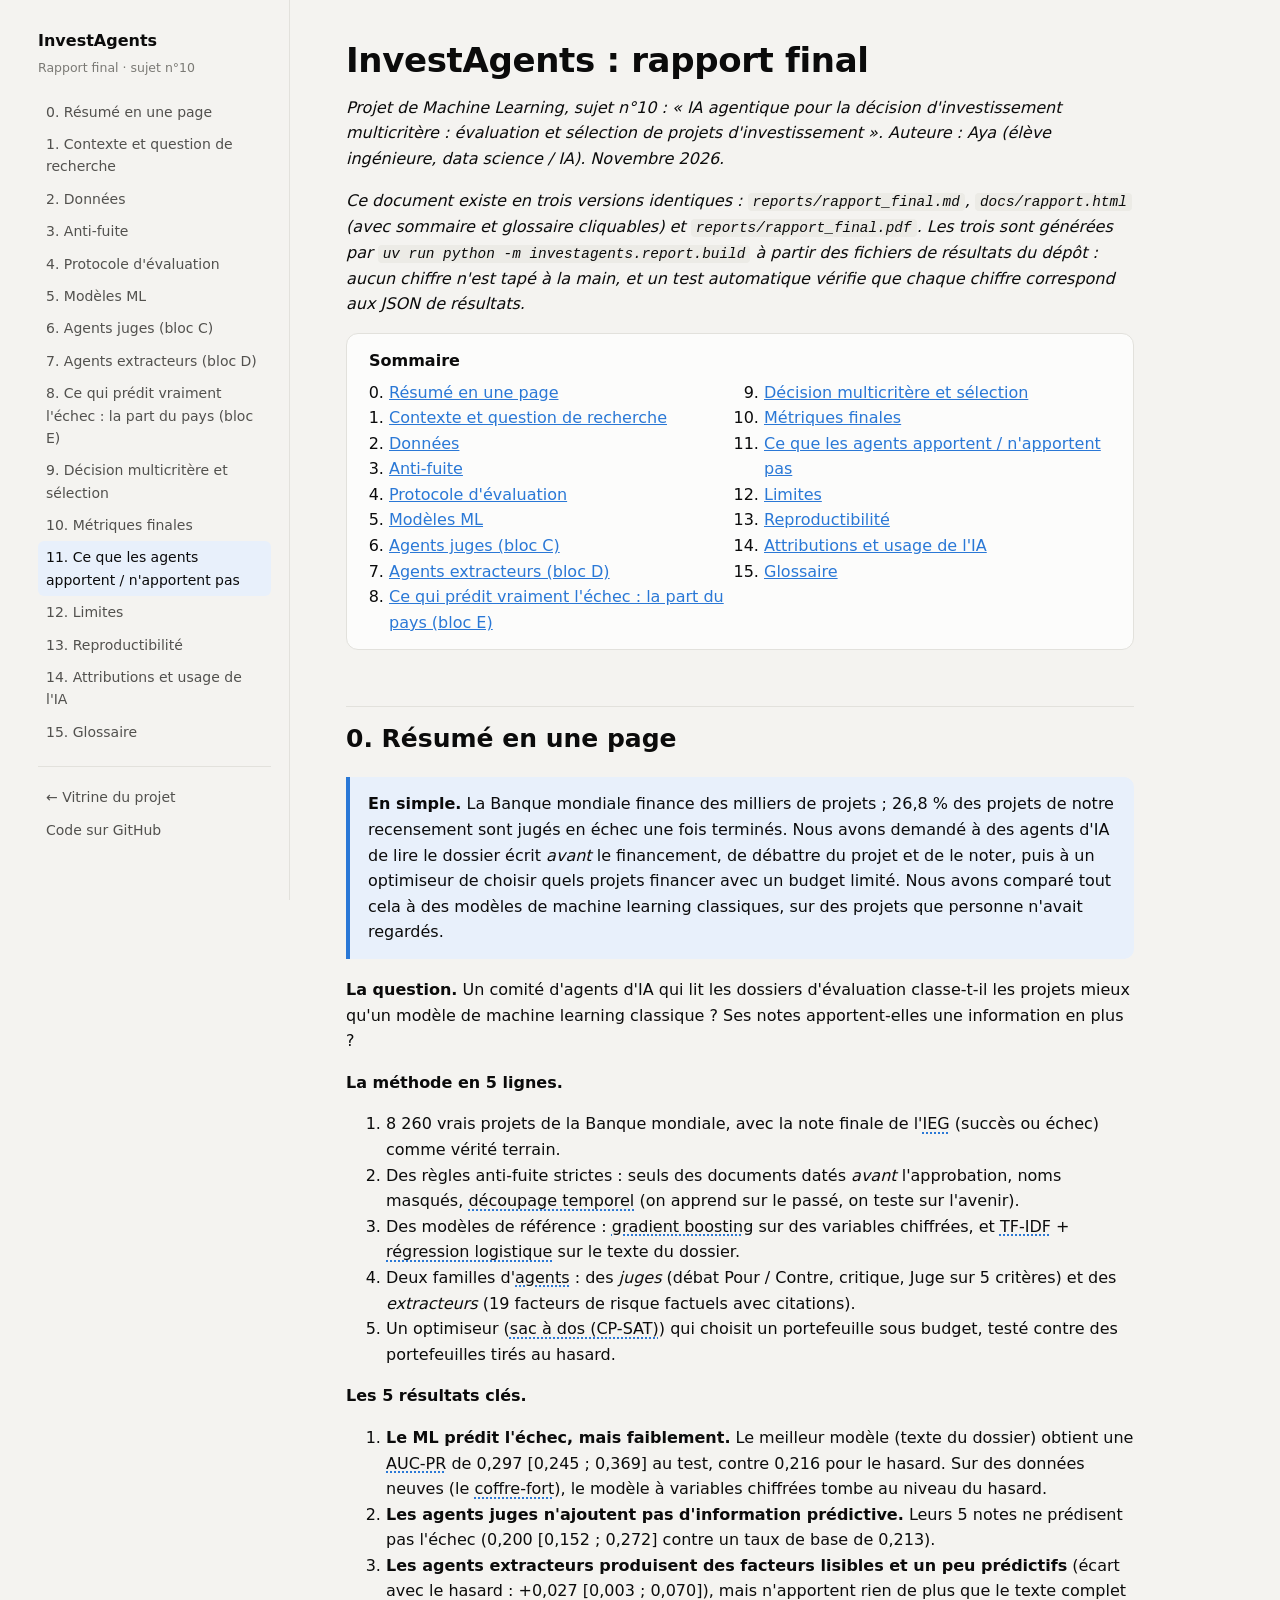
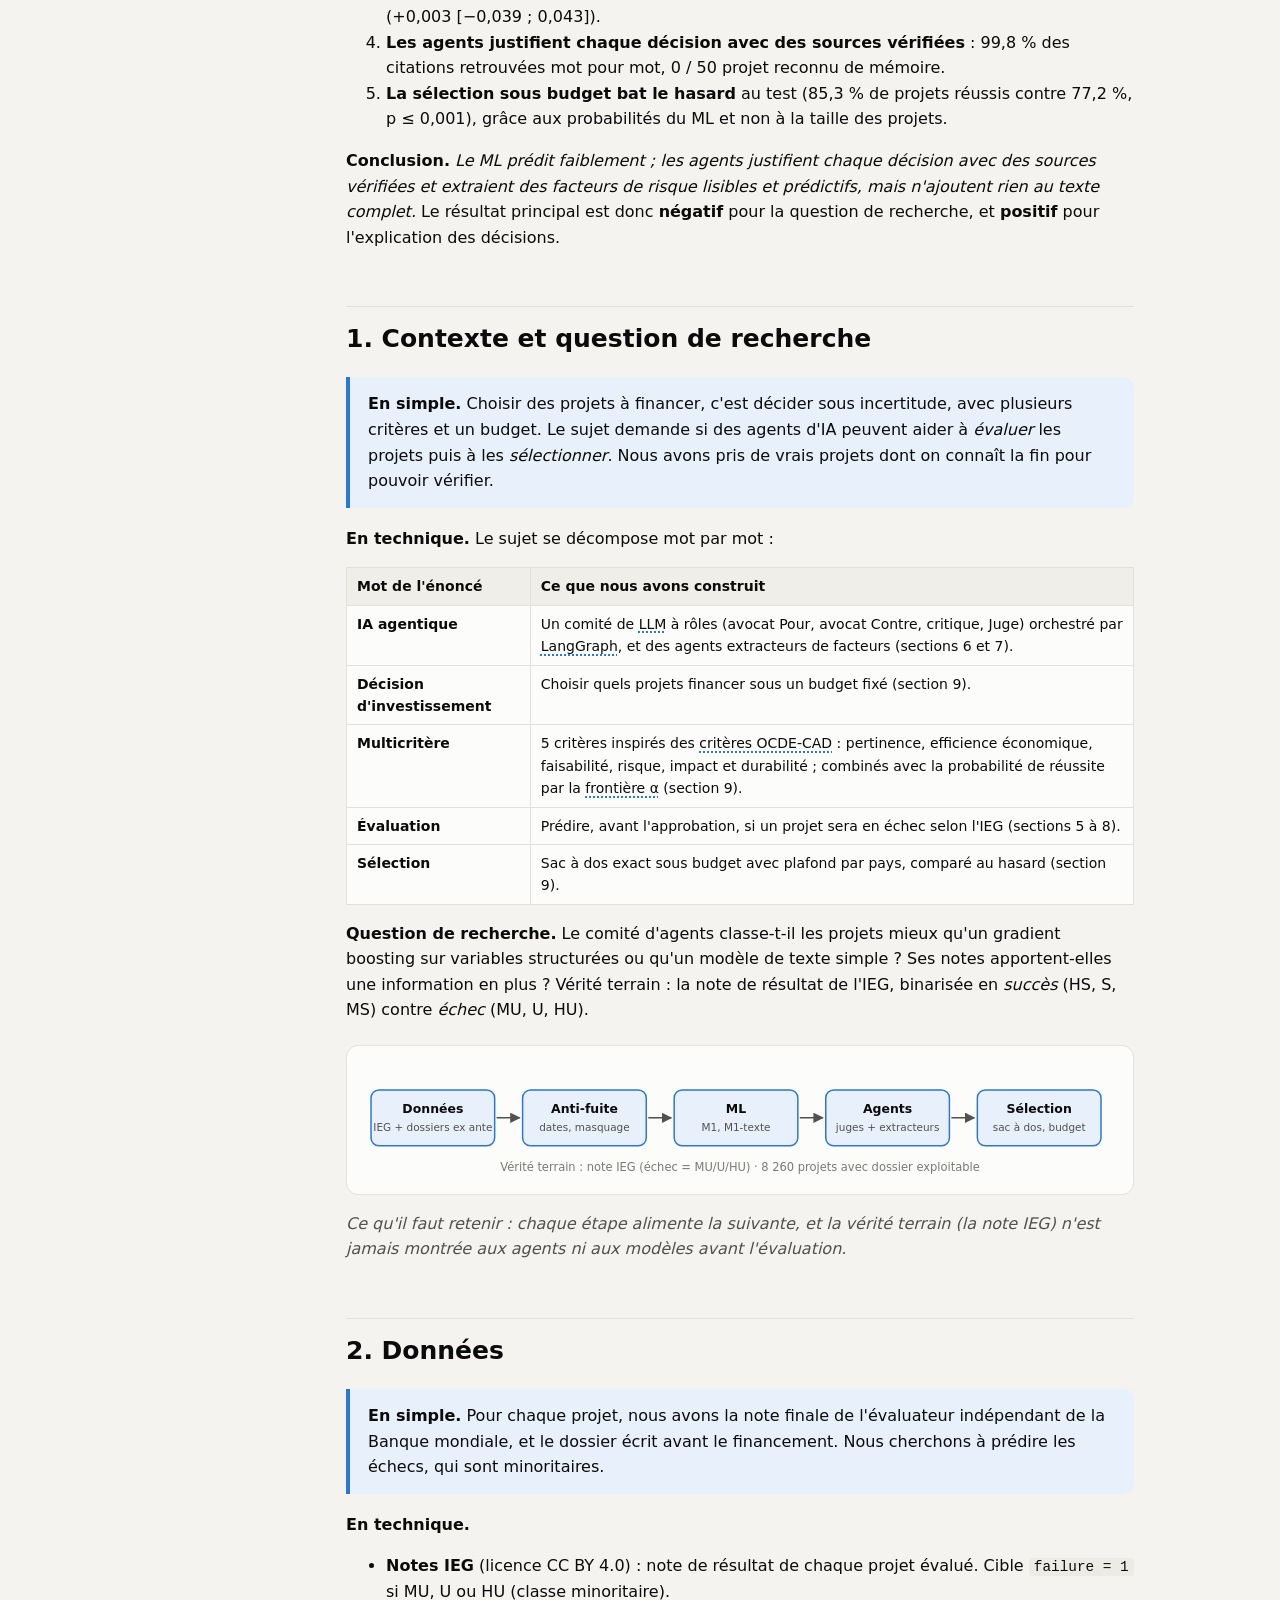
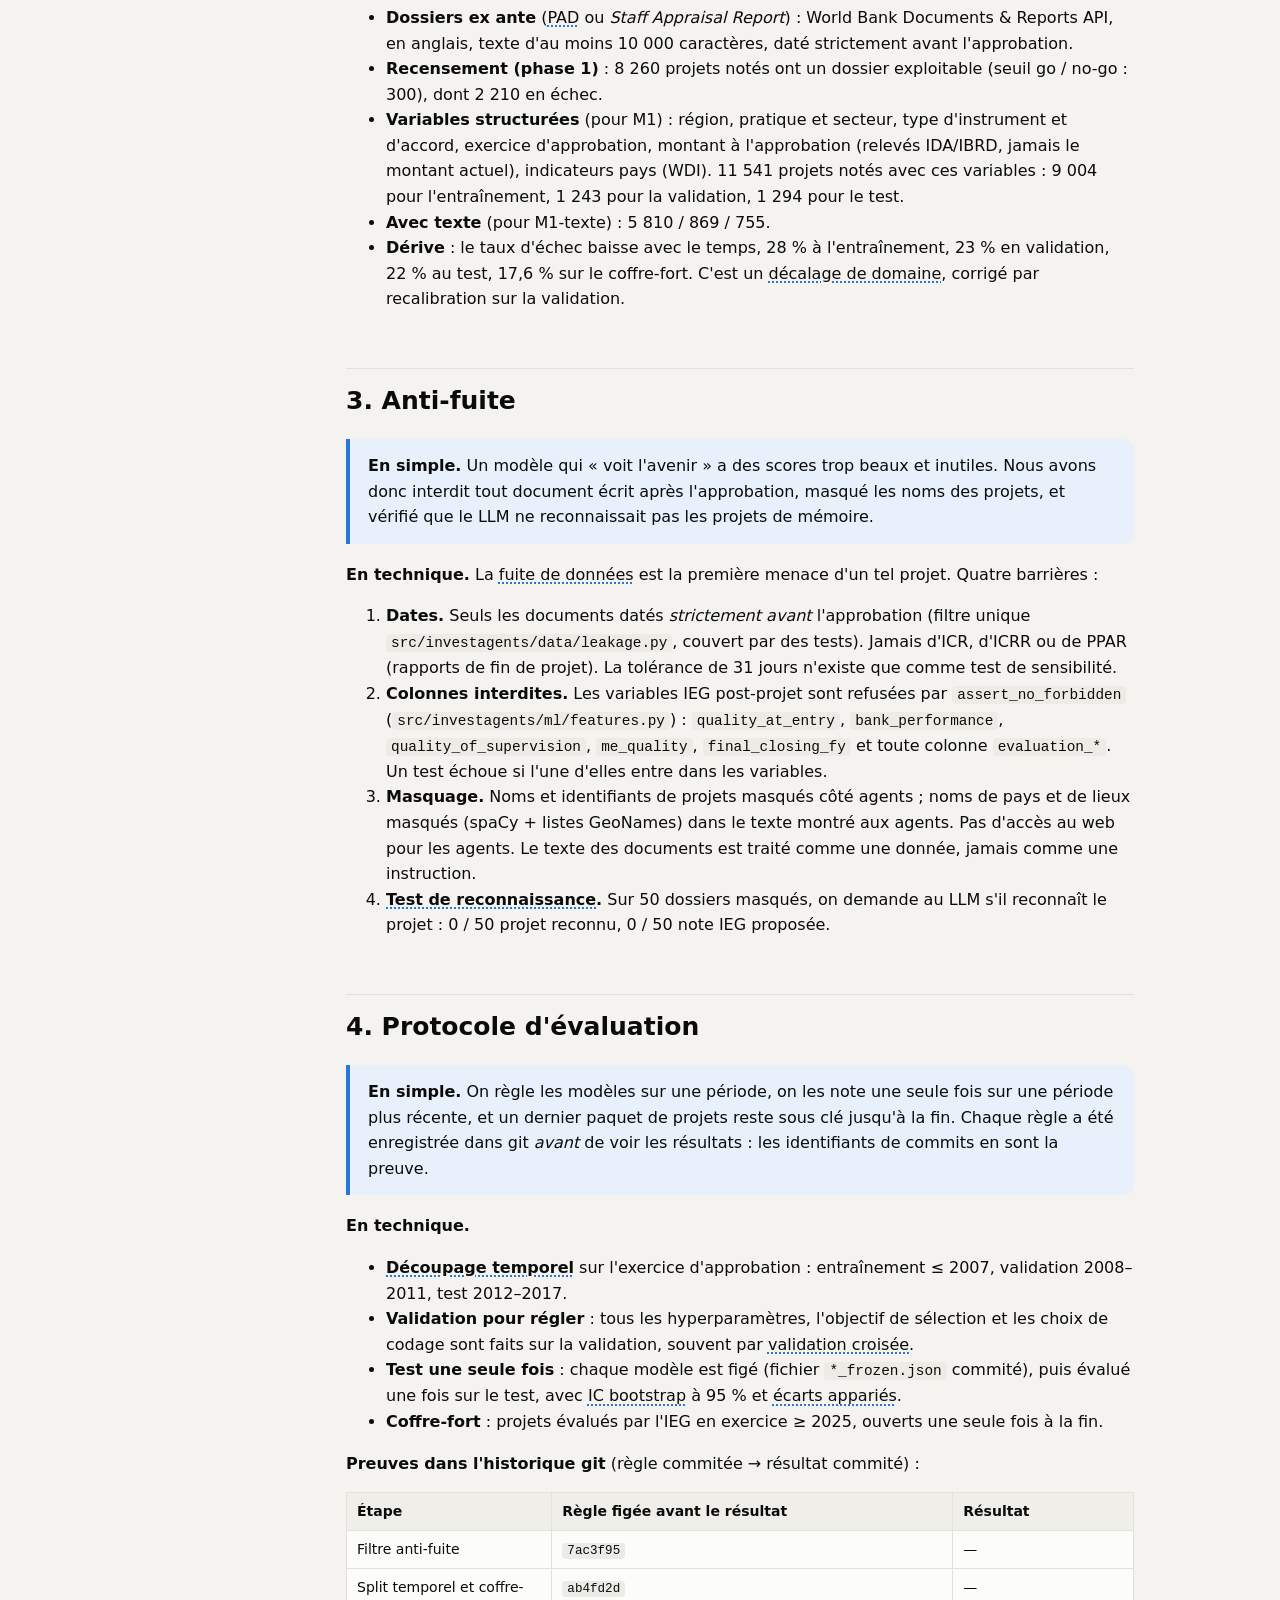
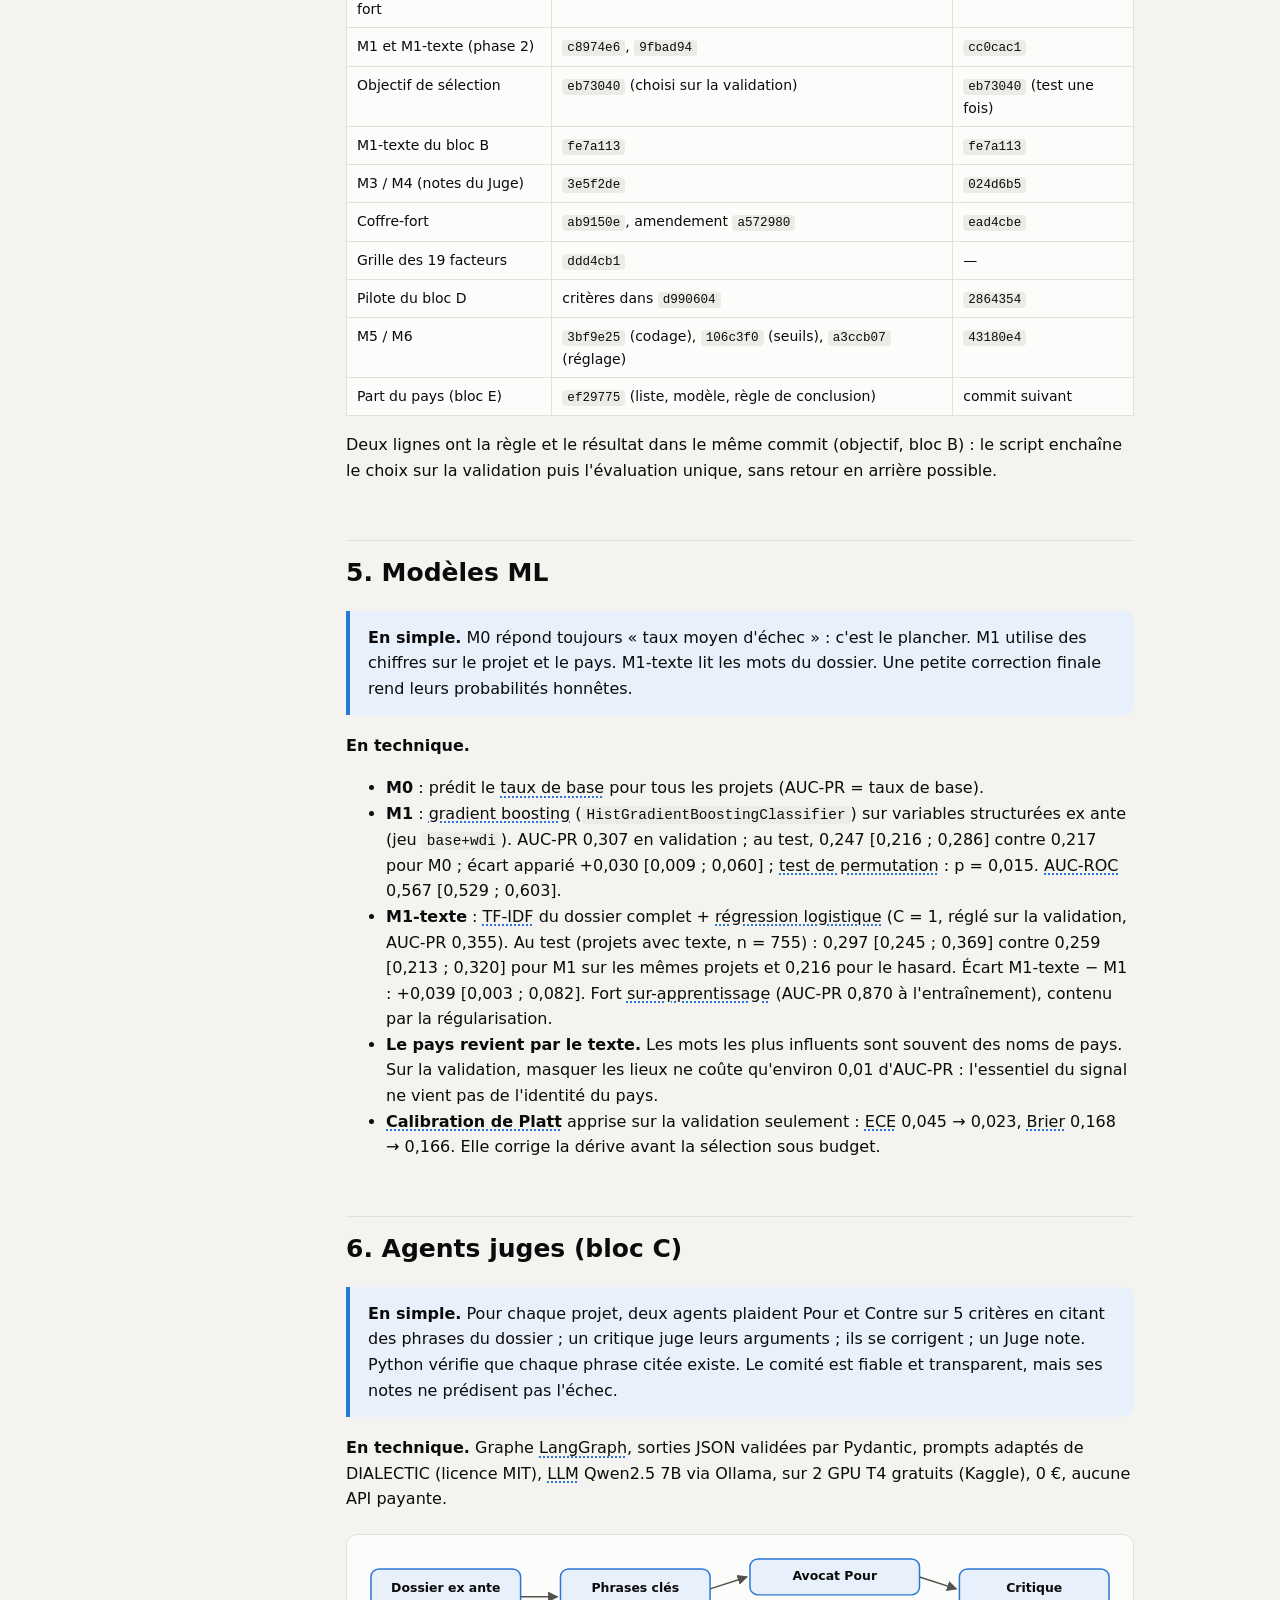
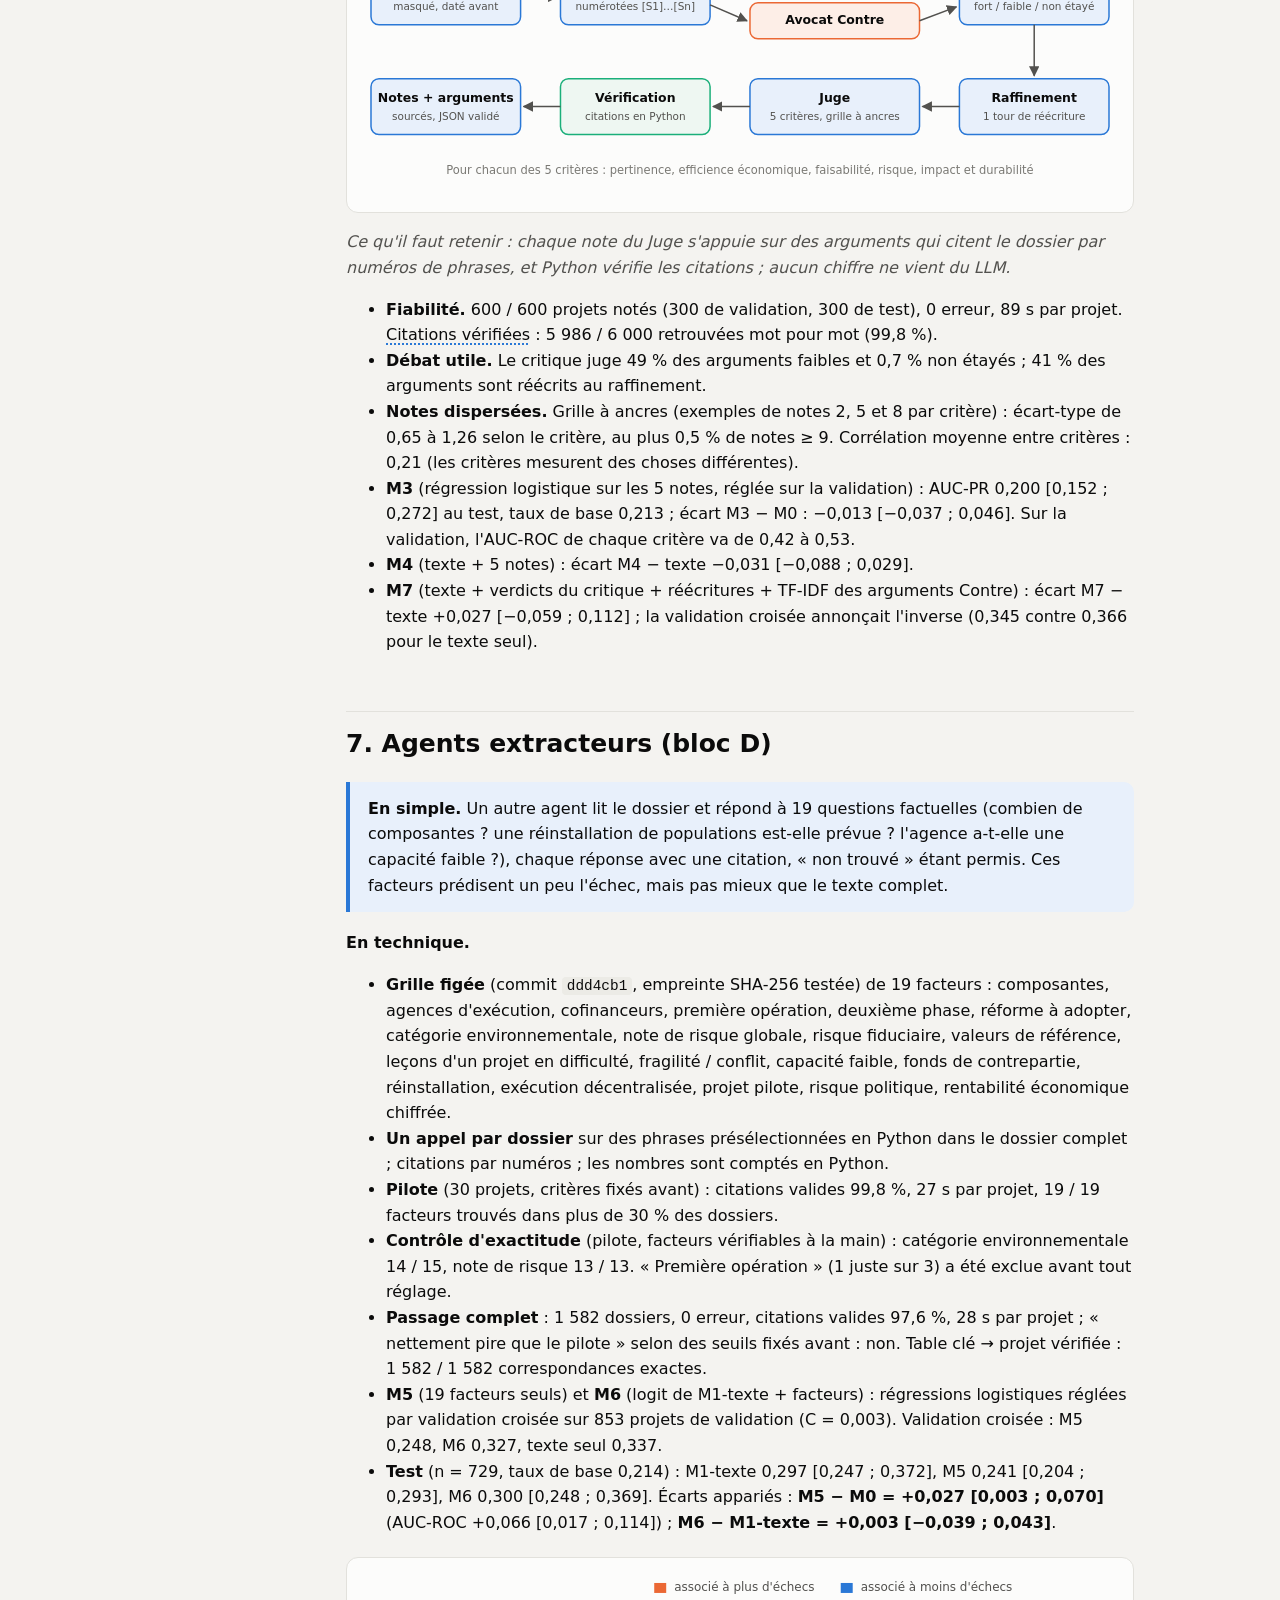
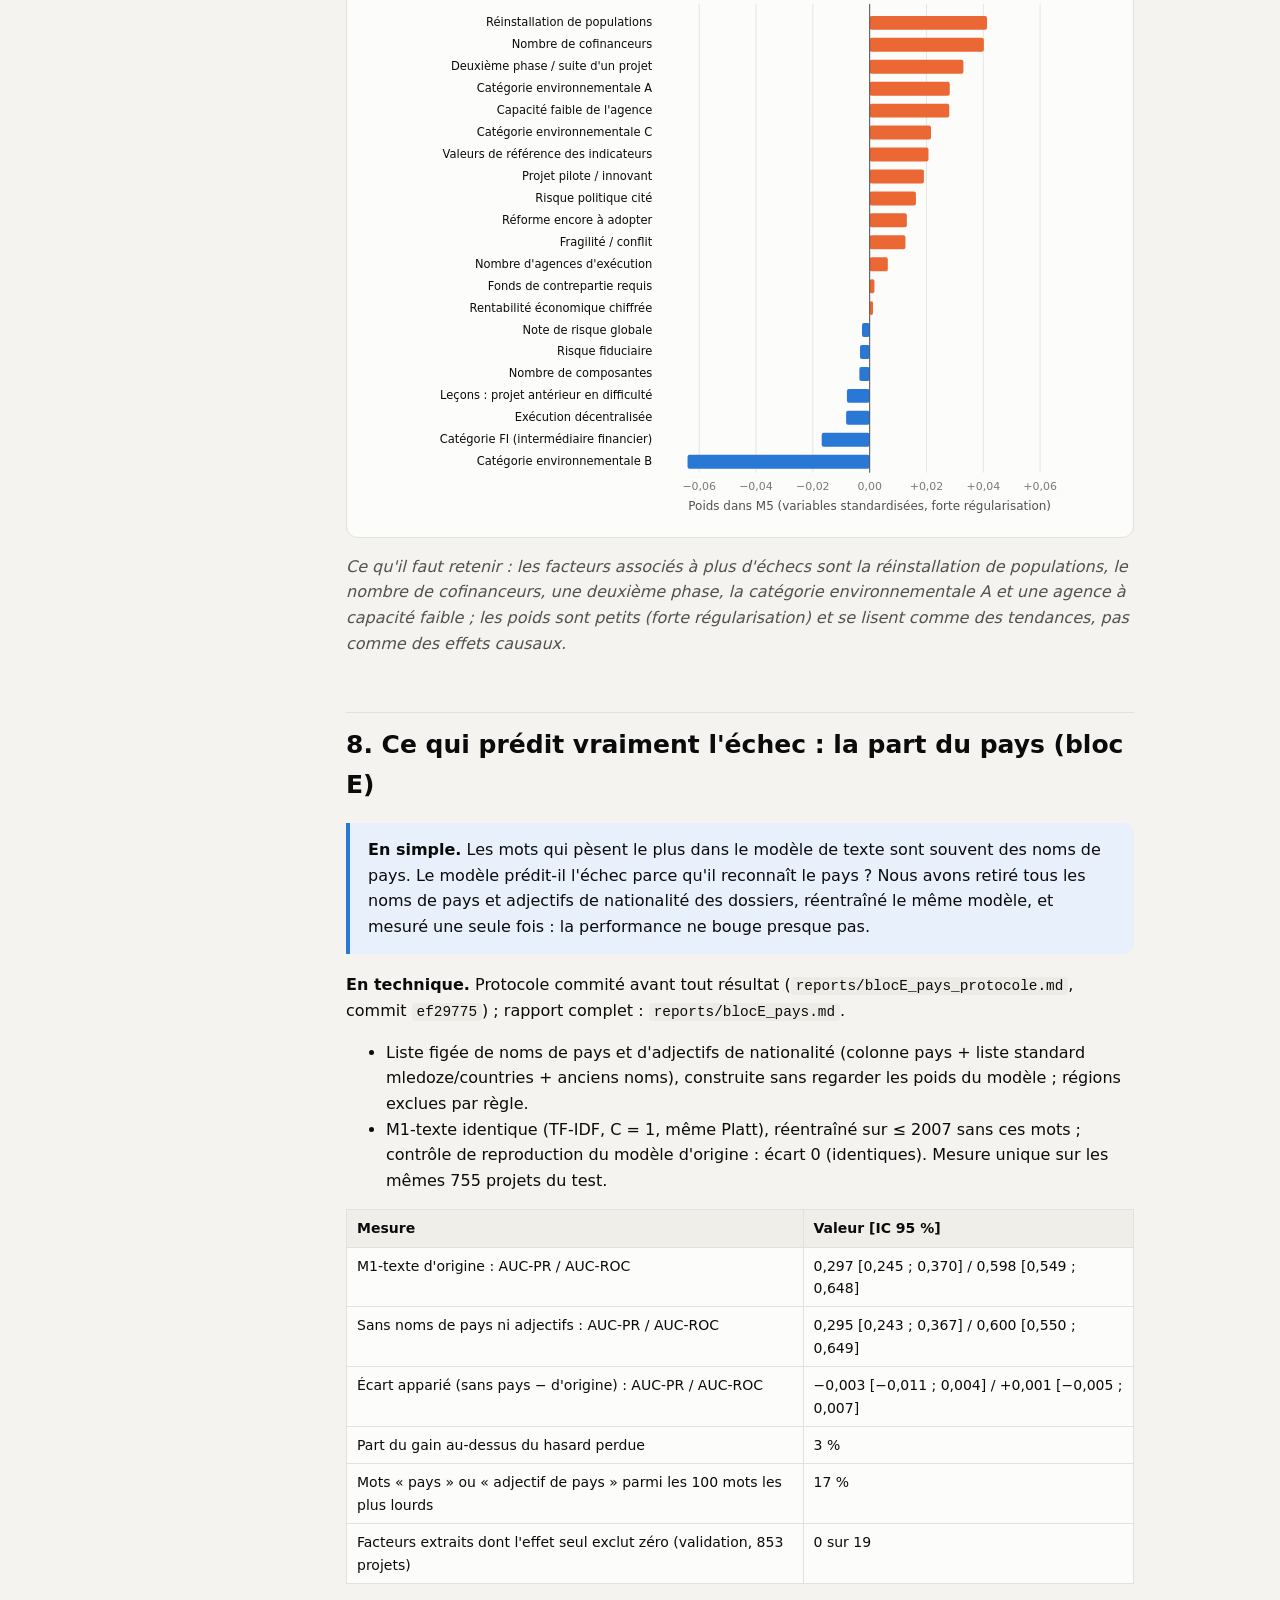
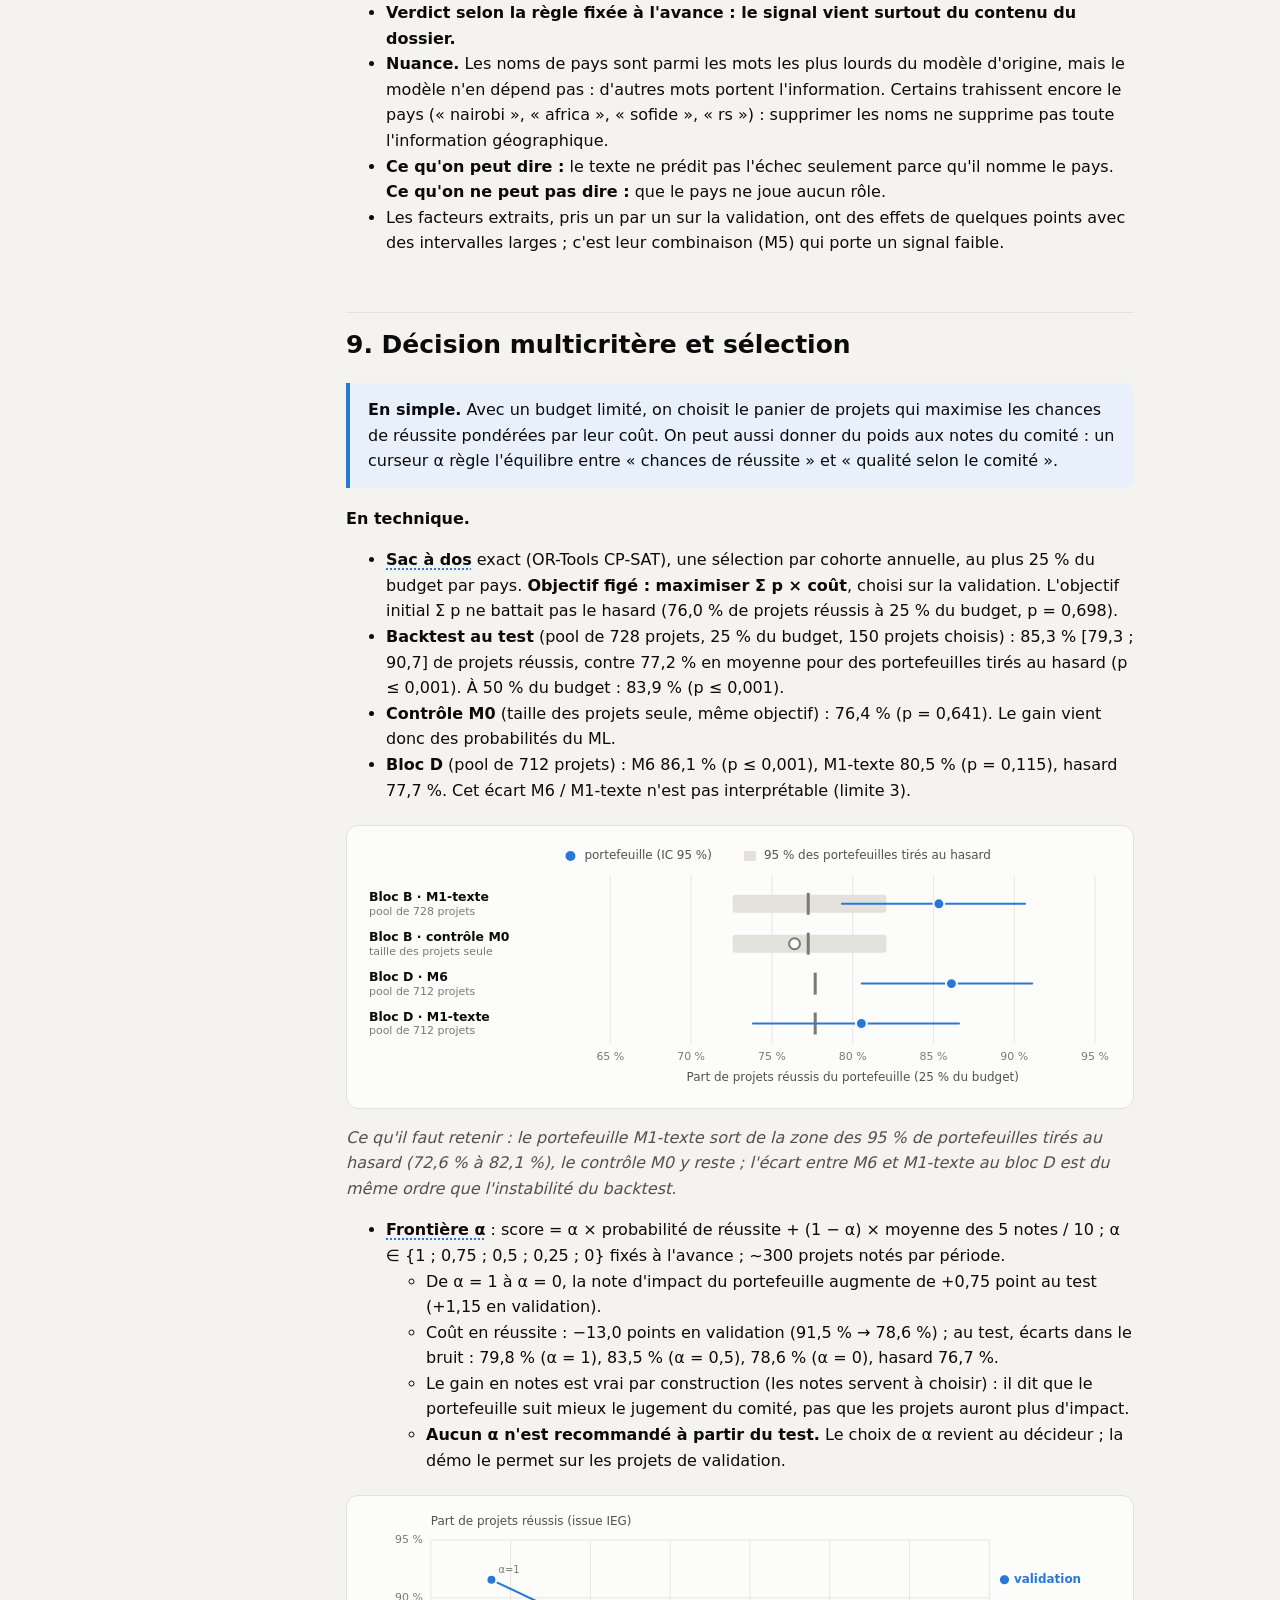
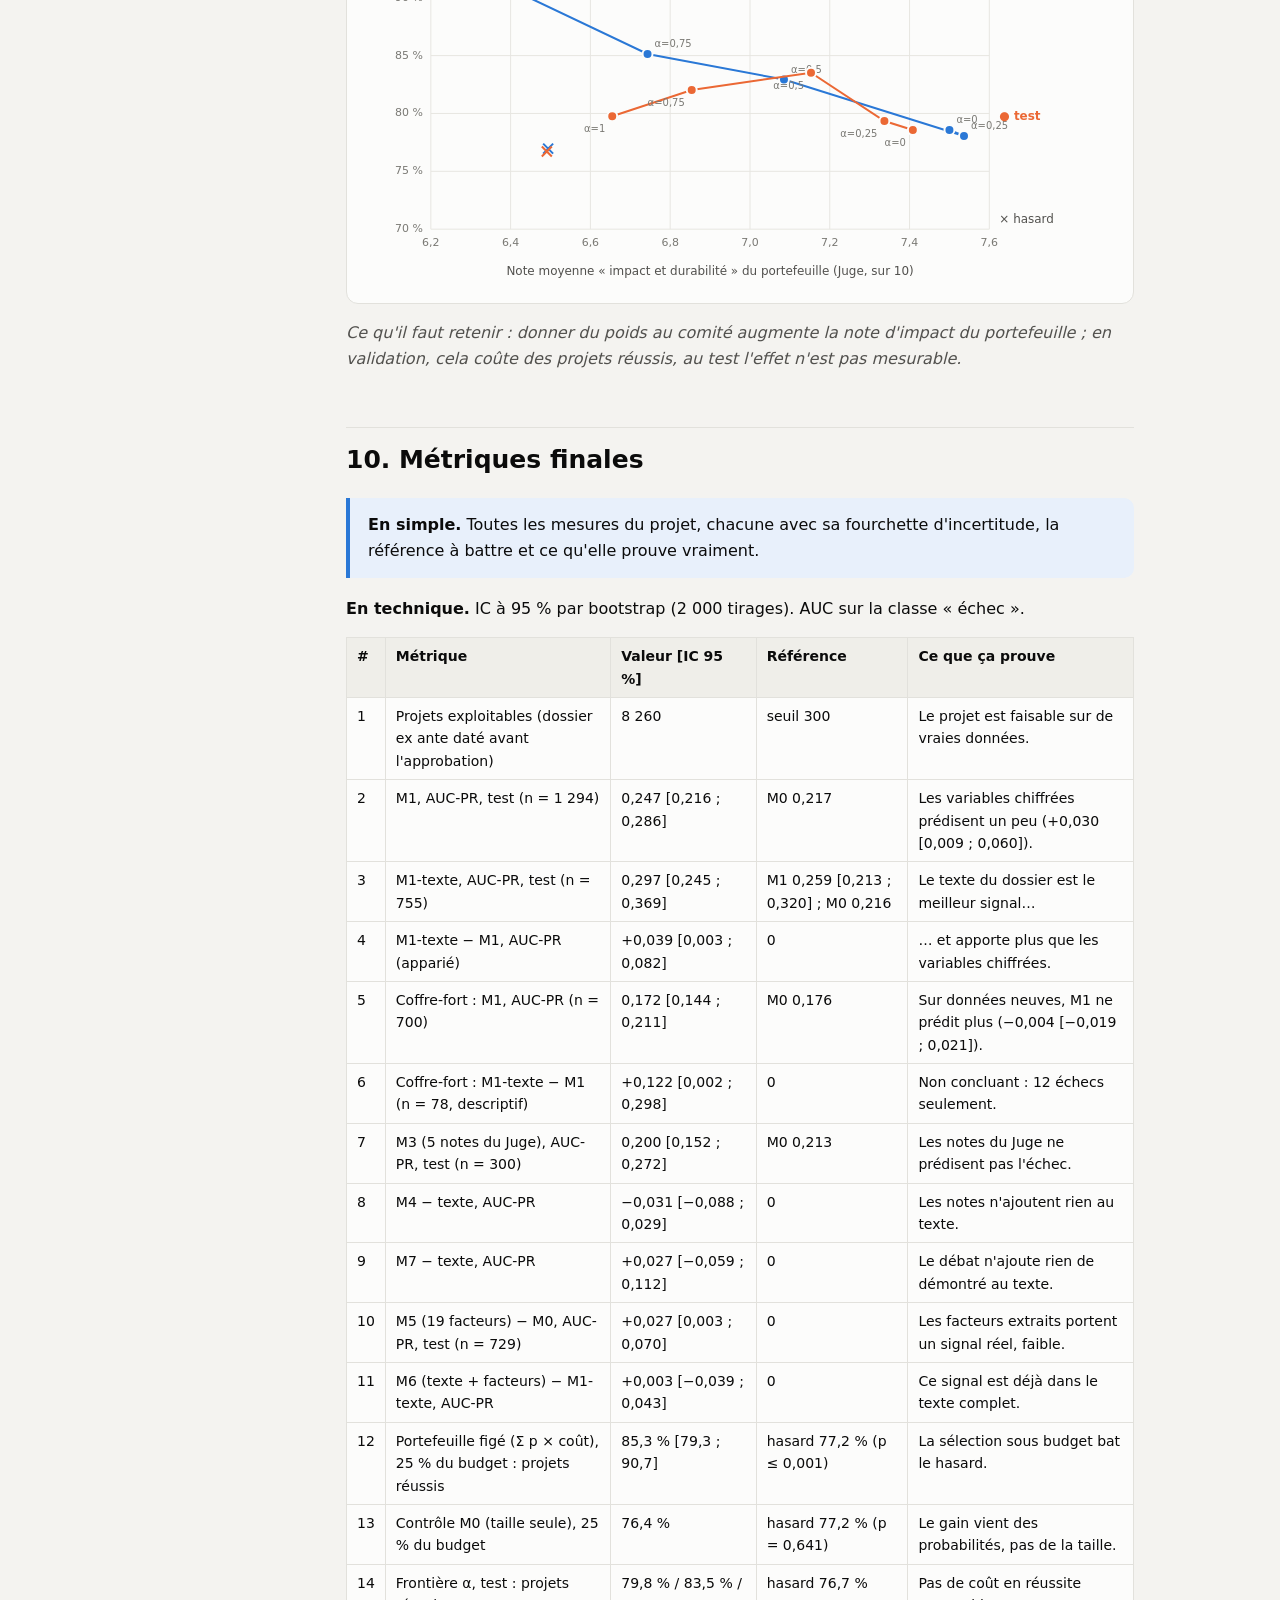
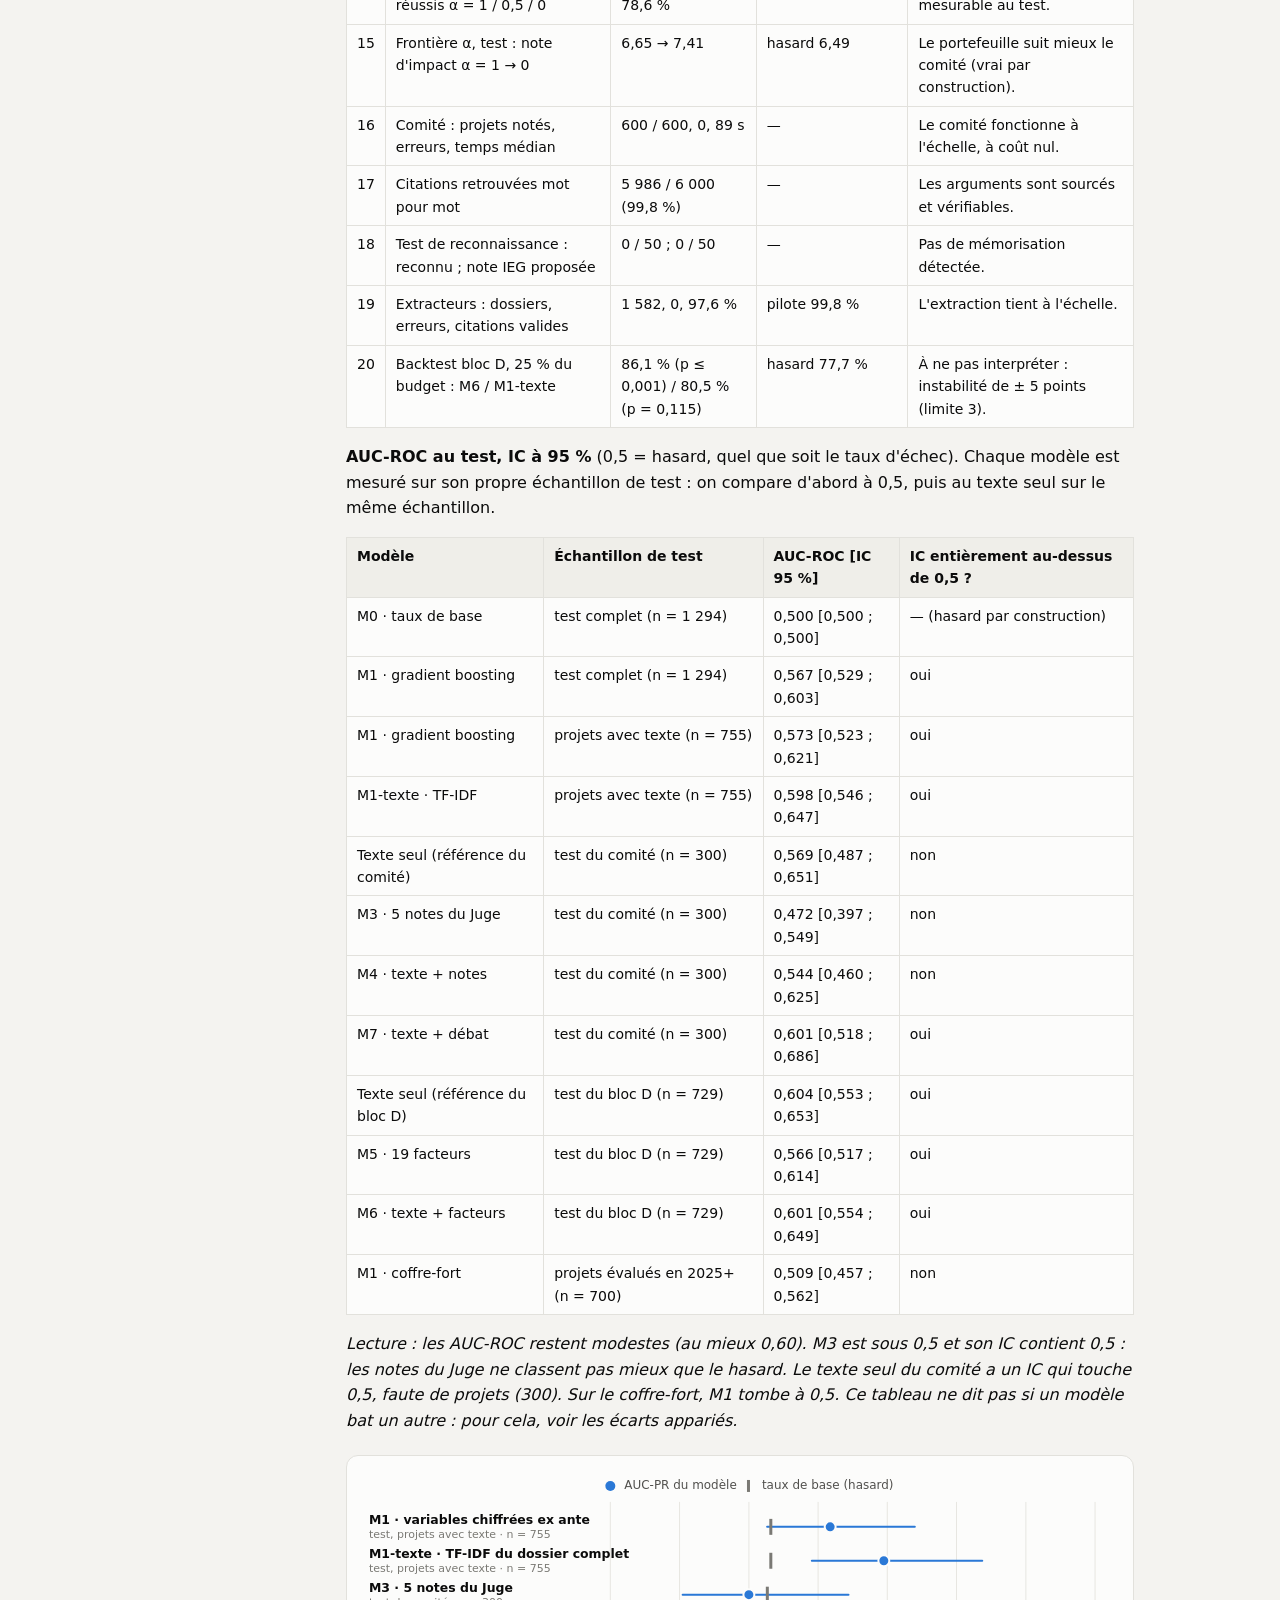
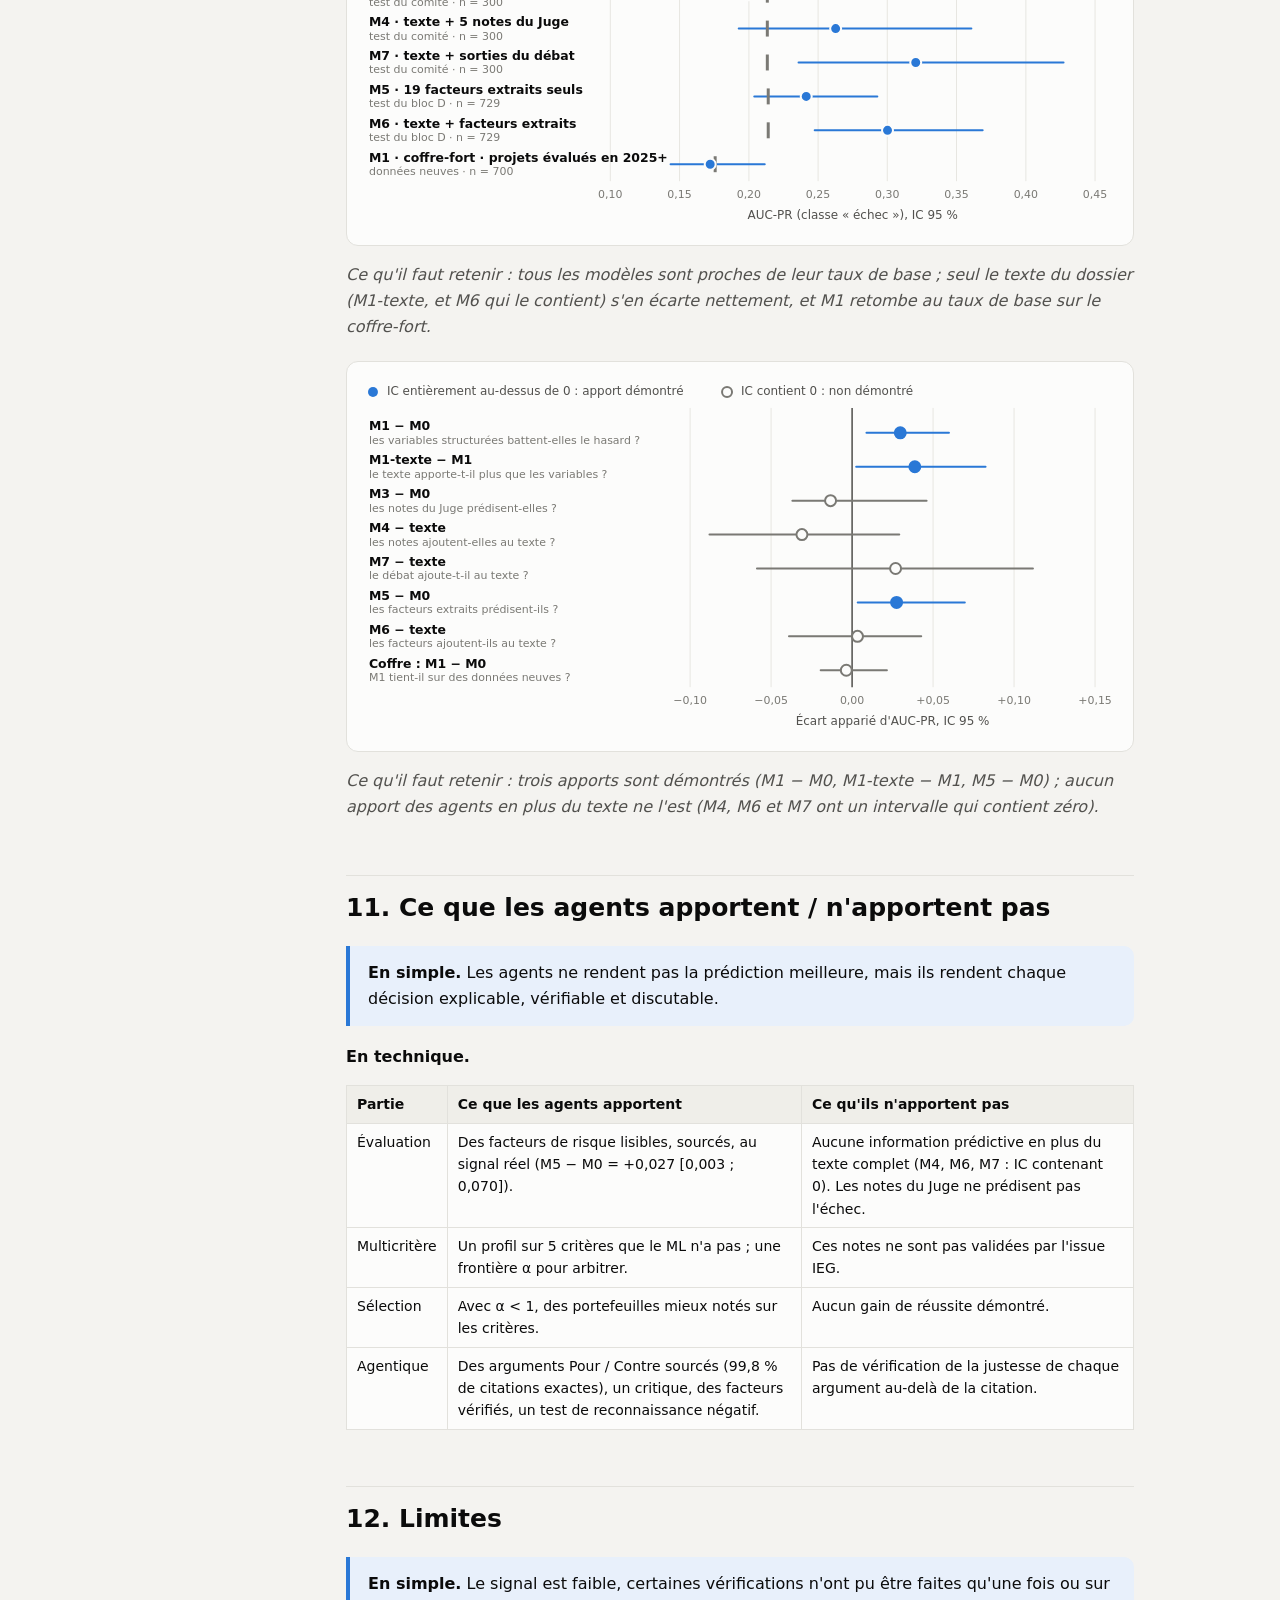
==== commit e476aa32: "Bloc E : mesure unique de la part du pays — le signal vient surtout du contenu du dossier - M1-texte" ====
--- a/docs/rapport.html
+++ b/docs/rapport.html
@@ -66,7 +66,7 @@
   .layout { display:block; } nav.toc { display:none; }
   main { padding:0; max-width:none; }
   h2 { break-before:auto; break-after:avoid; border-top:none; margin-top:18pt; }
-  h2#s-9, h2#s-14 { break-before:page; }
+  h2#s-10, h2#s-15 { break-before:page; }
   figure, blockquote, table, .term, pre { break-inside:avoid; }
   pre { white-space:pre-wrap; font-size:8.5pt; }
   table { font-size:8.8pt; }
@@ -79,7 +79,7 @@
 <nav class="toc" aria-label="Sommaire">
 <div class="brand">InvestAgents</div>
 <div class="sub">Rapport final · sujet n°10</div>
-<a href="#s-0">0. Résumé en une page</a><a href="#s-1">1. Contexte et question de recherche</a><a href="#s-2">2. Données</a><a href="#s-3">3. Anti-fuite</a><a href="#s-4">4. Protocole d&#x27;évaluation</a><a href="#s-5">5. Modèles ML</a><a href="#s-6">6. Agents juges (bloc C)</a><a href="#s-7">7. Agents extracteurs (bloc D)</a><a href="#s-8">8. Décision multicritère et sélection</a><a href="#s-9">9. Métriques finales</a><a href="#s-10">10. Ce que les agents apportent / n&#x27;apportent pas</a><a href="#s-11">11. Limites</a><a href="#s-12">12. Reproductibilité</a><a href="#s-13">13. Attributions et usage de l&#x27;IA</a><a href="#s-14">14. Glossaire</a>
+<a href="#s-0">0. Résumé en une page</a><a href="#s-1">1. Contexte et question de recherche</a><a href="#s-2">2. Données</a><a href="#s-3">3. Anti-fuite</a><a href="#s-4">4. Protocole d&#x27;évaluation</a><a href="#s-5">5. Modèles ML</a><a href="#s-6">6. Agents juges (bloc C)</a><a href="#s-7">7. Agents extracteurs (bloc D)</a><a href="#s-8">8. Ce qui prédit vraiment l&#x27;échec : la part du pays (bloc E)</a><a href="#s-9">9. Décision multicritère et sélection</a><a href="#s-10">10. Métriques finales</a><a href="#s-11">11. Ce que les agents apportent / n&#x27;apportent pas</a><a href="#s-12">12. Limites</a><a href="#s-13">13. Reproductibilité</a><a href="#s-14">14. Attributions et usage de l&#x27;IA</a><a href="#s-15">15. Glossaire</a>
 <div class="links"><a href="index.html">← Vitrine du projet</a>
 <a href="https://github.com/frikaya12/investagents">Code sur GitHub</a></div>
 </nav>
@@ -93,7 +93,7 @@
 <code>uv run python -m investagents.report.build</code> à partir des fichiers de résultats du dépôt : aucun
 chiffre n'est tapé à la main, et un test automatique vérifie que chaque chiffre correspond aux JSON
 de résultats.</em></p>
-<div class="sommaire" id="sommaire"><strong>Sommaire</strong><ol start="0"><li><a href="#s-0">Résumé en une page</a></li><li><a href="#s-1">Contexte et question de recherche</a></li><li><a href="#s-2">Données</a></li><li><a href="#s-3">Anti-fuite</a></li><li><a href="#s-4">Protocole d&#x27;évaluation</a></li><li><a href="#s-5">Modèles ML</a></li><li><a href="#s-6">Agents juges (bloc C)</a></li><li><a href="#s-7">Agents extracteurs (bloc D)</a></li><li><a href="#s-8">Décision multicritère et sélection</a></li><li><a href="#s-9">Métriques finales</a></li><li><a href="#s-10">Ce que les agents apportent / n&#x27;apportent pas</a></li><li><a href="#s-11">Limites</a></li><li><a href="#s-12">Reproductibilité</a></li><li><a href="#s-13">Attributions et usage de l&#x27;IA</a></li><li><a href="#s-14">Glossaire</a></li></ol></div><h2 id="s-0">0. Résumé en une page</h2>
+<div class="sommaire" id="sommaire"><strong>Sommaire</strong><ol start="0"><li><a href="#s-0">Résumé en une page</a></li><li><a href="#s-1">Contexte et question de recherche</a></li><li><a href="#s-2">Données</a></li><li><a href="#s-3">Anti-fuite</a></li><li><a href="#s-4">Protocole d&#x27;évaluation</a></li><li><a href="#s-5">Modèles ML</a></li><li><a href="#s-6">Agents juges (bloc C)</a></li><li><a href="#s-7">Agents extracteurs (bloc D)</a></li><li><a href="#s-8">Ce qui prédit vraiment l&#x27;échec : la part du pays (bloc E)</a></li><li><a href="#s-9">Décision multicritère et sélection</a></li><li><a href="#s-10">Métriques finales</a></li><li><a href="#s-11">Ce que les agents apportent / n&#x27;apportent pas</a></li><li><a href="#s-12">Limites</a></li><li><a href="#s-13">Reproductibilité</a></li><li><a href="#s-14">Attributions et usage de l&#x27;IA</a></li><li><a href="#s-15">Glossaire</a></li></ol></div><h2 id="s-0">0. Résumé en une page</h2>
 <blockquote>
 <p><strong>En simple.</strong> La Banque mondiale finance des milliers de projets ; 26,8 % des projets de notre
 recensement sont jugés en échec une fois terminés. Nous avons demandé à des agents d'IA de lire le dossier écrit <em>avant</em>
@@ -159,19 +159,19 @@
 </tr>
 <tr>
 <td><strong>Décision d'investissement</strong></td>
-<td>Choisir quels projets financer sous un budget fixé (section 8).</td>
+<td>Choisir quels projets financer sous un budget fixé (section 9).</td>
 </tr>
 <tr>
 <td><strong>Multicritère</strong></td>
-<td>5 critères inspirés des <a class="gl" id="ref-g-criteres-ocde-cad" href="#g-criteres-ocde-cad">critères OCDE-CAD</a> : pertinence, efficience économique, faisabilité, risque, impact et durabilité ; combinés avec la probabilité de réussite par la <a class="gl" id="ref-g-frontiere" href="#g-frontiere">frontière α</a> (section 8).</td>
+<td>5 critères inspirés des <a class="gl" id="ref-g-criteres-ocde-cad" href="#g-criteres-ocde-cad">critères OCDE-CAD</a> : pertinence, efficience économique, faisabilité, risque, impact et durabilité ; combinés avec la probabilité de réussite par la <a class="gl" id="ref-g-frontiere" href="#g-frontiere">frontière α</a> (section 9).</td>
 </tr>
 <tr>
 <td><strong>Évaluation</strong></td>
-<td>Prédire, avant l'approbation, si un projet sera en échec selon l'IEG (sections 5 à 7).</td>
+<td>Prédire, avant l'approbation, si un projet sera en échec selon l'IEG (sections 5 à 8).</td>
 </tr>
 <tr>
 <td><strong>Sélection</strong></td>
-<td>Sac à dos exact sous budget avec plafond par pays, comparé au hasard (section 8).</td>
+<td>Sac à dos exact sous budget avec plafond par pays, comparé au hasard (section 9).</td>
 </tr>
 </tbody>
 </table>
@@ -304,6 +304,11 @@
 <td>M5 / M6</td>
 <td><code>3bf9e25</code> (codage), <code>106c3f0</code> (seuils), <code>a3ccb07</code> (réglage)</td>
 <td><code>43180e4</code></td>
+</tr>
+<tr>
+<td>Part du pays (bloc E)</td>
+<td><code>ef29775</code> (liste, modèle, règle de conclusion)</td>
+<td>commit suivant</td>
 </tr>
 </tbody>
 </table>
@@ -402,7 +407,69 @@
 populations, le nombre de cofinanceurs, une deuxième phase, la catégorie environnementale A et une
 agence à capacité faible ; les poids sont petits (forte régularisation) et se lisent comme des
 tendances, pas comme des effets causaux.</em></p>
-<h2 id="s-8">8. Décision multicritère et sélection</h2>
+<h2 id="s-8">8. Ce qui prédit vraiment l&#x27;échec : la part du pays (bloc E)</h2>
+<blockquote>
+<p><strong>En simple.</strong> Les mots qui pèsent le plus dans le modèle de texte sont souvent des noms de
+pays. Le modèle prédit-il l'échec parce qu'il reconnaît le pays ? Nous avons retiré tous les
+noms de pays et adjectifs de nationalité des dossiers, réentraîné le même modèle, et mesuré une
+seule fois : la performance ne bouge presque pas.</p>
+</blockquote>
+<p><strong>En technique.</strong> Protocole commité avant tout résultat (<code>reports/blocE_pays_protocole.md</code>, commit
+<code>ef29775</code>) ; rapport complet : <code>reports/blocE_pays.md</code>.</p>
+<ul>
+<li>Liste figée de noms de pays et d'adjectifs de nationalité (colonne pays + liste standard
+mledoze/countries + anciens noms), construite sans regarder les poids du modèle ; régions
+exclues par règle.</li>
+<li>M1-texte identique (TF-IDF, C = 1, même Platt), réentraîné sur ≤ 2007 sans ces mots ; contrôle
+de reproduction du modèle d'origine : écart 0 (identiques). Mesure unique sur les mêmes
+755 projets du test.</li>
+</ul>
+<table>
+<thead>
+<tr>
+<th>Mesure</th>
+<th>Valeur [IC 95 %]</th>
+</tr>
+</thead>
+<tbody>
+<tr>
+<td>M1-texte d'origine : AUC-PR / AUC-ROC</td>
+<td>0,297 [0,245 ; 0,370] / 0,598 [0,549 ; 0,648]</td>
+</tr>
+<tr>
+<td>Sans noms de pays ni adjectifs : AUC-PR / AUC-ROC</td>
+<td>0,295 [0,243 ; 0,367] / 0,600 [0,550 ; 0,649]</td>
+</tr>
+<tr>
+<td>Écart apparié (sans pays − d'origine) : AUC-PR / AUC-ROC</td>
+<td>−0,003 [−0,011 ; 0,004] / +0,001 [−0,005 ; 0,007]</td>
+</tr>
+<tr>
+<td>Part du gain au-dessus du hasard perdue</td>
+<td>3 %</td>
+</tr>
+<tr>
+<td>Mots « pays » ou « adjectif de pays » parmi les 100 mots les plus lourds</td>
+<td>17 %</td>
+</tr>
+<tr>
+<td>Facteurs extraits dont l'effet seul exclut zéro (validation, 853 projets)</td>
+<td>0 sur 19</td>
+</tr>
+</tbody>
+</table>
+<ul>
+<li><strong>Verdict selon la règle fixée à l'avance : le signal vient surtout du contenu du dossier.</strong></li>
+<li><strong>Nuance.</strong> Les noms de pays sont parmi les mots les plus lourds du modèle d'origine, mais le
+modèle n'en dépend pas : d'autres mots portent l'information. Certains trahissent encore le pays
+(« nairobi », « africa », « sofide », « rs ») : supprimer les noms ne supprime pas toute
+l'information géographique.</li>
+<li><strong>Ce qu'on peut dire :</strong> le texte ne prédit pas l'échec seulement parce qu'il nomme le pays.
+<strong>Ce qu'on ne peut pas dire :</strong> que le pays ne joue aucun rôle.</li>
+<li>Les facteurs extraits, pris un par un sur la validation, ont des effets de quelques points avec
+des intervalles larges ; c'est leur combinaison (M5) qui porte un signal faible.</li>
+</ul>
+<h2 id="s-9">9. Décision multicritère et sélection</h2>
 <blockquote>
 <p><strong>En simple.</strong> Avec un budget limité, on choisit le panier de projets qui maximise les chances de
 réussite pondérées par leur coût. On peut aussi donner du poids aux notes du comité : un curseur
@@ -445,7 +512,7 @@
 <figure><svg xmlns="http://www.w3.org/2000/svg" viewBox="0 0 760 380" width="760" height="380" role="img" aria-label="Frontière α : réussite contre note d&#x27;impact" font-family="system-ui, -apple-system, 'Segoe UI', Roboto, sans-serif"><title>Frontière α : réussite contre note d&#x27;impact</title><rect width="760" height="380" fill="#fcfcfb"/><line x1="70.0" x2="70.0" y1="30" y2="320" stroke="#e7e6e1"/><text x="70.0" y="334.0" font-size="11" fill="#7a7974" text-anchor="middle" font-weight="400" dominant-baseline="middle">6,2</text><line x1="150.0" x2="150.0" y1="30" y2="320" stroke="#e7e6e1"/><text x="150.0" y="334.0" font-size="11" fill="#7a7974" text-anchor="middle" font-weight="400" dominant-baseline="middle">6,4</text><line x1="230.0" x2="230.0" y1="30" y2="320" stroke="#e7e6e1"/><text x="230.0" y="334.0" font-size="11" fill="#7a7974" text-anchor="middle" font-weight="400" dominant-baseline="middle">6,6</text><line x1="310.0" x2="310.0" y1="30" y2="320" stroke="#e7e6e1"/><text x="310.0" y="334.0" font-size="11" fill="#7a7974" text-anchor="middle" font-weight="400" dominant-baseline="middle">6,8</text><line x1="390.0" x2="390.0" y1="30" y2="320" stroke="#e7e6e1"/><text x="390.0" y="334.0" font-size="11" fill="#7a7974" text-anchor="middle" font-weight="400" dominant-baseline="middle">7,0</text><line x1="470.0" x2="470.0" y1="30" y2="320" stroke="#e7e6e1"/><text x="470.0" y="334.0" font-size="11" fill="#7a7974" text-anchor="middle" font-weight="400" dominant-baseline="middle">7,2</text><line x1="550.0" x2="550.0" y1="30" y2="320" stroke="#e7e6e1"/><text x="550.0" y="334.0" font-size="11" fill="#7a7974" text-anchor="middle" font-weight="400" dominant-baseline="middle">7,4</text><line x1="630.0" x2="630.0" y1="30" y2="320" stroke="#e7e6e1"/><text x="630.0" y="334.0" font-size="11" fill="#7a7974" text-anchor="middle" font-weight="400" dominant-baseline="middle">7,6</text><line x1="70" x2="630" y1="320.0" y2="320.0" stroke="#e7e6e1"/><text x="62.0" y="320.0" font-size="11" fill="#7a7974" text-anchor="end" font-weight="400" dominant-baseline="middle">70 %</text><line x1="70" x2="630" y1="262.0" y2="262.0" stroke="#e7e6e1"/><text x="62.0" y="262.0" font-size="11" fill="#7a7974" text-anchor="end" font-weight="400" dominant-baseline="middle">75 %</text><line x1="70" x2="630" y1="204.0" y2="204.0" stroke="#e7e6e1"/><text x="62.0" y="204.0" font-size="11" fill="#7a7974" text-anchor="end" font-weight="400" dominant-baseline="middle">80 %</text><line x1="70" x2="630" y1="146.0" y2="146.0" stroke="#e7e6e1"/><text x="62.0" y="146.0" font-size="11" fill="#7a7974" text-anchor="end" font-weight="400" dominant-baseline="middle">85 %</text><line x1="70" x2="630" y1="88.0" y2="88.0" stroke="#e7e6e1"/><text x="62.0" y="88.0" font-size="11" fill="#7a7974" text-anchor="end" font-weight="400" dominant-baseline="middle">90 %</text><line x1="70" x2="630" y1="30.0" y2="30.0" stroke="#e7e6e1"/><text x="62.0" y="30.0" font-size="11" fill="#7a7974" text-anchor="end" font-weight="400" dominant-baseline="middle">95 %</text><text x="350.0" y="362.0" font-size="12" fill="#52514e" text-anchor="middle" font-weight="400" dominant-baseline="middle">Note moyenne « impact et durabilité » du portefeuille (Juge, sur 10)</text><text x="70.0" y="12.0" font-size="12" fill="#52514e" text-anchor="start" font-weight="400" dominant-baseline="middle">Part de projets réussis (issue IEG)</text><polyline points="130.8,70.0 287.3,144.4 424.1,170.0 604.6,226.6 590.0,220.6" fill="none" stroke="#2a78d6" stroke-width="2"/><circle cx="130.8" cy="70.0" r="5" fill="#2a78d6" stroke="#fcfcfb" stroke-width="2"><title>validation, α = 1,00 : 91,5 % de réussite, impact 6,35</title></circle><text x="137.8" y="60.0" font-size="10" fill="#7a7974" text-anchor="start" font-weight="400" dominant-baseline="middle">α=1</text><circle cx="287.3" cy="144.4" r="5" fill="#2a78d6" stroke="#fcfcfb" stroke-width="2"><title>validation, α = 0,75 : 85,1 % de réussite, impact 6,74</title></circle><text x="294.3" y="134.4" font-size="10" fill="#7a7974" text-anchor="start" font-weight="400" dominant-baseline="middle">α=0,75</text><circle cx="424.1" cy="170.0" r="5" fill="#2a78d6" stroke="#fcfcfb" stroke-width="2"><title>validation, α = 0,50 : 82,9 % de réussite, impact 7,09</title></circle><text x="431.1" y="160.0" font-size="10" fill="#7a7974" text-anchor="start" font-weight="400" dominant-baseline="middle">α=0,5</text><circle cx="604.6" cy="226.6" r="5" fill="#2a78d6" stroke="#fcfcfb" stroke-width="2"><title>validation, α = 0,25 : 78,0 % de réussite, impact 7,54</title></circle><text x="611.6" y="216.6" font-size="10" fill="#7a7974" text-anchor="start" font-weight="400" dominant-baseline="middle">α=0,25</text><circle cx="590.0" cy="220.6" r="5" fill="#2a78d6" stroke="#fcfcfb" stroke-width="2"><title>validation, α = 0,00 : 78,6 % de réussite, impact 7,50</title></circle><text x="597.0" y="210.6" font-size="10" fill="#7a7974" text-anchor="start" font-weight="400" dominant-baseline="middle">α=0</text><path d="M182.63797064414592,234.28293718399178L192.63797064414592,244.28293718399178M182.63797064414592,244.28293718399178L192.63797064414592,234.28293718399178" stroke="#2a78d6" stroke-width="2"><title>hasard (validation) : 77,0 %, impact 6,49</title></path><text x="640.0" y="70.0" font-size="12" fill="#2a78d6" text-anchor="start" font-weight="600" dominant-baseline="middle">● validation</text><polyline points="251.9,206.8 331.6,180.5 451.2,163.1 524.8,211.6 553.3,220.6" fill="none" stroke="#eb6834" stroke-width="2"/><circle cx="251.9" cy="206.8" r="5" fill="#eb6834" stroke="#fcfcfb" stroke-width="2"><title>test, α = 1,00 : 79,8 % de réussite, impact 6,65</title></circle><text x="244.9" y="219.8" font-size="10" fill="#7a7974" text-anchor="end" font-weight="400" dominant-baseline="middle">α=1</text><circle cx="331.6" cy="180.5" r="5" fill="#eb6834" stroke="#fcfcfb" stroke-width="2"><title>test, α = 0,75 : 82,0 % de réussite, impact 6,85</title></circle><text x="324.6" y="193.5" font-size="10" fill="#7a7974" text-anchor="end" font-weight="400" dominant-baseline="middle">α=0,75</text><circle cx="451.2" cy="163.1" r="5" fill="#eb6834" stroke="#fcfcfb" stroke-width="2"><title>test, α = 0,50 : 83,5 % de réussite, impact 7,15</title></circle><text x="444.2" y="176.1" font-size="10" fill="#7a7974" text-anchor="end" font-weight="400" dominant-baseline="middle">α=0,5</text><circle cx="524.8" cy="211.6" r="5" fill="#eb6834" stroke="#fcfcfb" stroke-width="2"><title>test, α = 0,25 : 79,3 % de réussite, impact 7,34</title></circle><text x="517.8" y="224.6" font-size="10" fill="#7a7974" text-anchor="end" font-weight="400" dominant-baseline="middle">α=0,25</text><circle cx="553.3" cy="220.6" r="5" fill="#eb6834" stroke="#fcfcfb" stroke-width="2"><title>test, α = 0,00 : 78,6 % de réussite, impact 7,41</title></circle><text x="546.3" y="233.6" font-size="10" fill="#7a7974" text-anchor="end" font-weight="400" dominant-baseline="middle">α=0</text><path d="M181.31540216250545,237.13725256077524L191.31540216250545,247.13725256077524M181.31540216250545,247.13725256077524L191.31540216250545,237.13725256077524" stroke="#eb6834" stroke-width="2"><title>hasard (test) : 76,7 %, impact 6,49</title></path><text x="640.0" y="206.8" font-size="12" fill="#eb6834" text-anchor="start" font-weight="600" dominant-baseline="middle">● test</text><text x="640.0" y="310.0" font-size="12" fill="#52514e" text-anchor="start" font-weight="400" dominant-baseline="middle">× hasard</text></svg></figure>
 <p><em>Ce qu'il faut retenir : donner du poids au comité augmente la note d'impact du portefeuille ; en
 validation, cela coûte des projets réussis, au test l'effet n'est pas mesurable.</em></p>
-<h2 id="s-9">9. Métriques finales</h2>
+<h2 id="s-10">10. Métriques finales</h2>
 <blockquote>
 <p><strong>En simple.</strong> Toutes les mesures du projet, chacune avec sa fourchette d'incertitude, la
 référence à battre et ce qu'elle prouve vraiment.</p>
@@ -702,7 +769,7 @@
 <figure><svg xmlns="http://www.w3.org/2000/svg" viewBox="0 0 760 362" width="760" height="362" role="img" aria-label="Écarts appariés d&#x27;AUC-PR (forest plot)" font-family="system-ui, -apple-system, 'Segoe UI', Roboto, sans-serif"><title>Écarts appariés d&#x27;AUC-PR (forest plot)</title><rect width="760" height="362" fill="#fcfcfb"/><line x1="330.0" x2="330.0" y1="32" y2="312" stroke="#e7e6e1"/><text x="330.0" y="326.0" font-size="11" fill="#7a7974" text-anchor="middle" font-weight="400" dominant-baseline="middle">−0,10</text><line x1="411.2" x2="411.2" y1="32" y2="312" stroke="#e7e6e1"/><text x="411.2" y="326.0" font-size="11" fill="#7a7974" text-anchor="middle" font-weight="400" dominant-baseline="middle">−0,05</text><line x1="492.4" x2="492.4" y1="32" y2="312" stroke="#e7e6e1"/><text x="492.4" y="326.0" font-size="11" fill="#7a7974" text-anchor="middle" font-weight="400" dominant-baseline="middle">0,00</text><line x1="573.6" x2="573.6" y1="32" y2="312" stroke="#e7e6e1"/><text x="573.6" y="326.0" font-size="11" fill="#7a7974" text-anchor="middle" font-weight="400" dominant-baseline="middle">+0,05</text><line x1="654.8" x2="654.8" y1="32" y2="312" stroke="#e7e6e1"/><text x="654.8" y="326.0" font-size="11" fill="#7a7974" text-anchor="middle" font-weight="400" dominant-baseline="middle">+0,10</text><line x1="736.0" x2="736.0" y1="32" y2="312" stroke="#e7e6e1"/><text x="736.0" y="326.0" font-size="11" fill="#7a7974" text-anchor="middle" font-weight="400" dominant-baseline="middle">+0,15</text><text x="533.0" y="346.0" font-size="12" fill="#52514e" text-anchor="middle" font-weight="400" dominant-baseline="middle">Écart apparié d&#x27;AUC-PR, IC 95 %</text><line x1="492.4" x2="492.4" y1="32" y2="312" stroke="#52514e" stroke-width="1.5"/><circle cx="12" cy="16" r="5" fill="#2a78d6"/><text x="26.0" y="16.0" font-size="12" fill="#52514e" text-anchor="start" font-weight="400" dominant-baseline="middle">IC entièrement au-dessus de 0 : apport démontré</text><circle cx="367" cy="16" r="5" fill="#fcfcfb" stroke="#7a7974" stroke-width="2"/><text x="381.0" y="16.0" font-size="12" fill="#52514e" text-anchor="start" font-weight="400" dominant-baseline="middle">IC contient 0 : non démontré</text><text x="8.0" y="51.0" font-size="12.5" fill="#0b0b0b" text-anchor="start" font-weight="600" dominant-baseline="middle">M1 − M0</text><text x="8.0" y="65.0" font-size="11" fill="#7a7974" text-anchor="start" font-weight="400" dominant-baseline="middle">les variables structurées battent-elles le hasard ?</text><line x1="506.8" x2="589.5" y1="57.0" y2="57.0" stroke="#2a78d6" stroke-width="2" stroke-linecap="round"/><circle cx="540.7" cy="57.0" r="5.5" fill="#2a78d6" stroke="#2a78d6" stroke-width="2"><title>M1 − M0 : +0,030 [0,009 ; 0,060]</title></circle><text x="8.0" y="85.0" font-size="12.5" fill="#0b0b0b" text-anchor="start" font-weight="600" dominant-baseline="middle">M1-texte − M1</text><text x="8.0" y="99.0" font-size="11" fill="#7a7974" text-anchor="start" font-weight="400" dominant-baseline="middle">le texte apporte-t-il plus que les variables ?</text><line x1="496.5" x2="626.2" y1="91.0" y2="91.0" stroke="#2a78d6" stroke-width="2" stroke-linecap="round"/><circle cx="555.3" cy="91.0" r="5.5" fill="#2a78d6" stroke="#2a78d6" stroke-width="2"><title>M1-texte − M1 : +0,039 [0,003 ; 0,082]</title></circle><text x="8.0" y="119.0" font-size="12.5" fill="#0b0b0b" text-anchor="start" font-weight="600" dominant-baseline="middle">M3 − M0</text><text x="8.0" y="133.0" font-size="11" fill="#7a7974" text-anchor="start" font-weight="400" dominant-baseline="middle">les notes du Juge prédisent-elles ?</text><line x1="432.5" x2="567.1" y1="125.0" y2="125.0" stroke="#7a7974" stroke-width="2" stroke-linecap="round"/><circle cx="470.8" cy="125.0" r="5.5" fill="#fcfcfb" stroke="#7a7974" stroke-width="2"><title>M3 − M0 : −0,013 [−0,037 ; 0,046]</title></circle><text x="8.0" y="153.0" font-size="12.5" fill="#0b0b0b" text-anchor="start" font-weight="600" dominant-baseline="middle">M4 − texte</text><text x="8.0" y="167.0" font-size="11" fill="#7a7974" text-anchor="start" font-weight="400" dominant-baseline="middle">les notes ajoutent-elles au texte ?</text><line x1="349.4" x2="539.7" y1="159.0" y2="159.0" stroke="#7a7974" stroke-width="2" stroke-linecap="round"/><circle cx="442.1" cy="159.0" r="5.5" fill="#fcfcfb" stroke="#7a7974" stroke-width="2"><title>M4 − texte : −0,031 [−0,088 ; 0,029]</title></circle><text x="8.0" y="187.0" font-size="12.5" fill="#0b0b0b" text-anchor="start" font-weight="600" dominant-baseline="middle">M7 − texte</text><text x="8.0" y="201.0" font-size="11" fill="#7a7974" text-anchor="start" font-weight="400" dominant-baseline="middle">le débat ajoute-t-il au texte ?</text><line x1="397.0" x2="673.7" y1="193.0" y2="193.0" stroke="#7a7974" stroke-width="2" stroke-linecap="round"/><circle cx="536.0" cy="193.0" r="5.5" fill="#fcfcfb" stroke="#7a7974" stroke-width="2"><title>M7 − texte : +0,027 [−0,059 ; 0,112]</title></circle><text x="8.0" y="221.0" font-size="12.5" fill="#0b0b0b" text-anchor="start" font-weight="600" dominant-baseline="middle">M5 − M0</text><text x="8.0" y="235.0" font-size="11" fill="#7a7974" text-anchor="start" font-weight="400" dominant-baseline="middle">les facteurs extraits prédisent-ils ?</text><line x1="498.0" x2="605.4" y1="227.0" y2="227.0" stroke="#2a78d6" stroke-width="2" stroke-linecap="round"/><circle cx="537.0" cy="227.0" r="5.5" fill="#2a78d6" stroke="#2a78d6" stroke-width="2"><title>M5 − M0 : +0,027 [0,003 ; 0,070]</title></circle><text x="8.0" y="255.0" font-size="12.5" fill="#0b0b0b" text-anchor="start" font-weight="600" dominant-baseline="middle">M6 − texte</text><text x="8.0" y="269.0" font-size="11" fill="#7a7974" text-anchor="start" font-weight="400" dominant-baseline="middle">les facteurs ajoutent-ils au texte ?</text><line x1="429.1" x2="561.7" y1="261.0" y2="261.0" stroke="#7a7974" stroke-width="2" stroke-linecap="round"/><circle cx="497.8" cy="261.0" r="5.5" fill="#fcfcfb" stroke="#7a7974" stroke-width="2"><title>M6 − texte : +0,003 [−0,039 ; 0,043]</title></circle><text x="8.0" y="289.0" font-size="12.5" fill="#0b0b0b" text-anchor="start" font-weight="600" dominant-baseline="middle">Coffre : M1 − M0</text><text x="8.0" y="303.0" font-size="11" fill="#7a7974" text-anchor="start" font-weight="400" dominant-baseline="middle">M1 tient-il sur des données neuves ?</text><line x1="460.9" x2="527.3" y1="295.0" y2="295.0" stroke="#7a7974" stroke-width="2" stroke-linecap="round"/><circle cx="486.6" cy="295.0" r="5.5" fill="#fcfcfb" stroke="#7a7974" stroke-width="2"><title>Coffre : M1 − M0 : −0,004 [−0,019 ; 0,021]</title></circle></svg></figure>
 <p><em>Ce qu'il faut retenir : trois apports sont démontrés (M1 − M0, M1-texte − M1, M5 − M0) ; aucun
 apport des agents <em>en plus du texte</em> ne l'est (M4, M6 et M7 ont un intervalle qui contient zéro).</em></p>
-<h2 id="s-10">10. Ce que les agents apportent / n&#x27;apportent pas</h2>
+<h2 id="s-11">11. Ce que les agents apportent / n&#x27;apportent pas</h2>
 <blockquote>
 <p><strong>En simple.</strong> Les agents ne rendent pas la prédiction meilleure, mais ils rendent chaque décision
 explicable, vérifiable et discutable.</p>
@@ -739,7 +806,7 @@
 </tr>
 </tbody>
 </table>
-<h2 id="s-11">11. Limites</h2>
+<h2 id="s-12">12. Limites</h2>
 <blockquote>
 <p><strong>En simple.</strong> Le signal est faible, certaines vérifications n'ont pu être faites qu'une fois ou
 sur peu de projets, et quelques choix techniques ont des défauts connus. Les voici tous.</p>
@@ -775,8 +842,11 @@
 (158 sur 3 000), l'avocat Pour et l'avocat Contre citent exactement
 les mêmes phrases. Une citation vérifiée prouve que la phrase existe, pas que l'argument est
 pertinent.</li>
+<li><strong>Information géographique résiduelle.</strong> Retirer les noms de pays et adjectifs ne retire pas
+les capitales, régions, institutions ni monnaies (section 8) : le bloc E montre que le modèle
+ne dépend pas des noms de pays, pas qu'il ignore le pays.</li>
 </ol>
-<h2 id="s-12">12. Reproductibilité</h2>
+<h2 id="s-13">13. Reproductibilité</h2>
 <blockquote>
 <p><strong>En simple.</strong> Tout le projet se relance avec quelques commandes ; les résultats de chaque étape
 sont dans le dépôt.</p>
@@ -803,11 +873,13 @@
 uv run python -m investagents.extract.analyze --run experiments/blocD/kaggle_full1
 uv run python -m investagents.ml.run_m6 --stage choices|select|evaluate
 uv run python -m investagents.ml.run_vault --stage evaluate
+uv run python -m investagents.ml.country_terms             # bloc E : liste des pays
+uv run python -m investagents.ml.run_blocE --stage evaluate  # bloc E : une seule fois
 uv run python -m investagents.report.build                 # ce rapport (md, html, pdf)
 uv run streamlit run src/investagents/app/streamlit_app.py # démo
 </code></pre>
 <p>Les passages LLM tournent sur Kaggle (GPU T4 gratuits) : voir <code>kaggle/blocC/</code> et <code>kaggle/blocD/</code>.</p>
-<h2 id="s-13">13. Attributions et usage de l&#x27;IA</h2>
+<h2 id="s-14">14. Attributions et usage de l&#x27;IA</h2>
 <blockquote>
 <p><strong>En simple.</strong> Nous avons utilisé des données publiques, un projet open source et des modèles
 d'IA ; chacun est cité avec sa licence.</p>
@@ -816,6 +888,7 @@
 <ul>
 <li><strong>Données</strong> : notes IEG, relevés IDA/IBRD, WDI — © Banque mondiale, licence CC BY 4.0 (World Bank
 Projects API, Documents &amp; Reports API, Indicators API).</li>
+<li><strong>mledoze/countries</strong> (licence ODbL) : liste standard des noms de pays et adjectifs (bloc E).</li>
 <li><strong>GeoNames</strong> (via geonamescache) : CC BY 4.0, pour le masquage des lieux.</li>
 <li><strong>DIALECTIC</strong> (github.com/pantageepapa/DIALECTIC), licence MIT : structure du débat et prompts
 adaptés, avec attribution dans <code>src/investagents/debate/</code>.</li>
@@ -826,7 +899,7 @@
 code.</li>
 <li>Code du projet : licence MIT.</li>
 </ul>
-<h2 id="s-14">14. Glossaire</h2>
+<h2 id="s-15">15. Glossaire</h2>
 <div class="glossary">
 <section class="term" id="g-agent"><h3>agent</h3><dl><dt>En simple</dt><dd>Un LLM à qui on donne un rôle précis (avocat Pour, avocat Contre, critique, juge) et des règles.</dd><dt>En technique</dt><dd>Nœud d&#x27;un graphe de calcul qui appelle un LLM avec un rôle, un schéma de sortie et un état partagé.</dd><dt>Dans notre projet</dt><dd>Le comité : Pour, Contre, critique, raffinement, Juge ; puis l&#x27;extracteur de facteurs.</dd></dl><a class="back" href="#ref-g-agent" data-term="g-agent">↩ retour au texte</a></section>
 <section class="term" id="g-auc-pr"><h3>AUC-PR</h3><dl><dt>En simple</dt><dd>Note qui dit si, parmi les projets que le modèle signale comme risqués, beaucoup sont vraiment en échec. Le hasard vaut le taux de base, pas 0,5.</dd><dt>En technique</dt><dd>Aire sous la courbe précision-rappel (average precision), calculée sur la classe minoritaire « échec ». Métrique principale du projet, car les échecs sont rares.</dd><dt>Dans notre projet</dt><dd>M1-texte : 0,297 [0,245 ; 0,369] au test, contre un taux de base de 0,216.</dd></dl><a class="back" href="#ref-g-auc-pr" data-term="g-auc-pr">↩ retour au texte</a></section>
